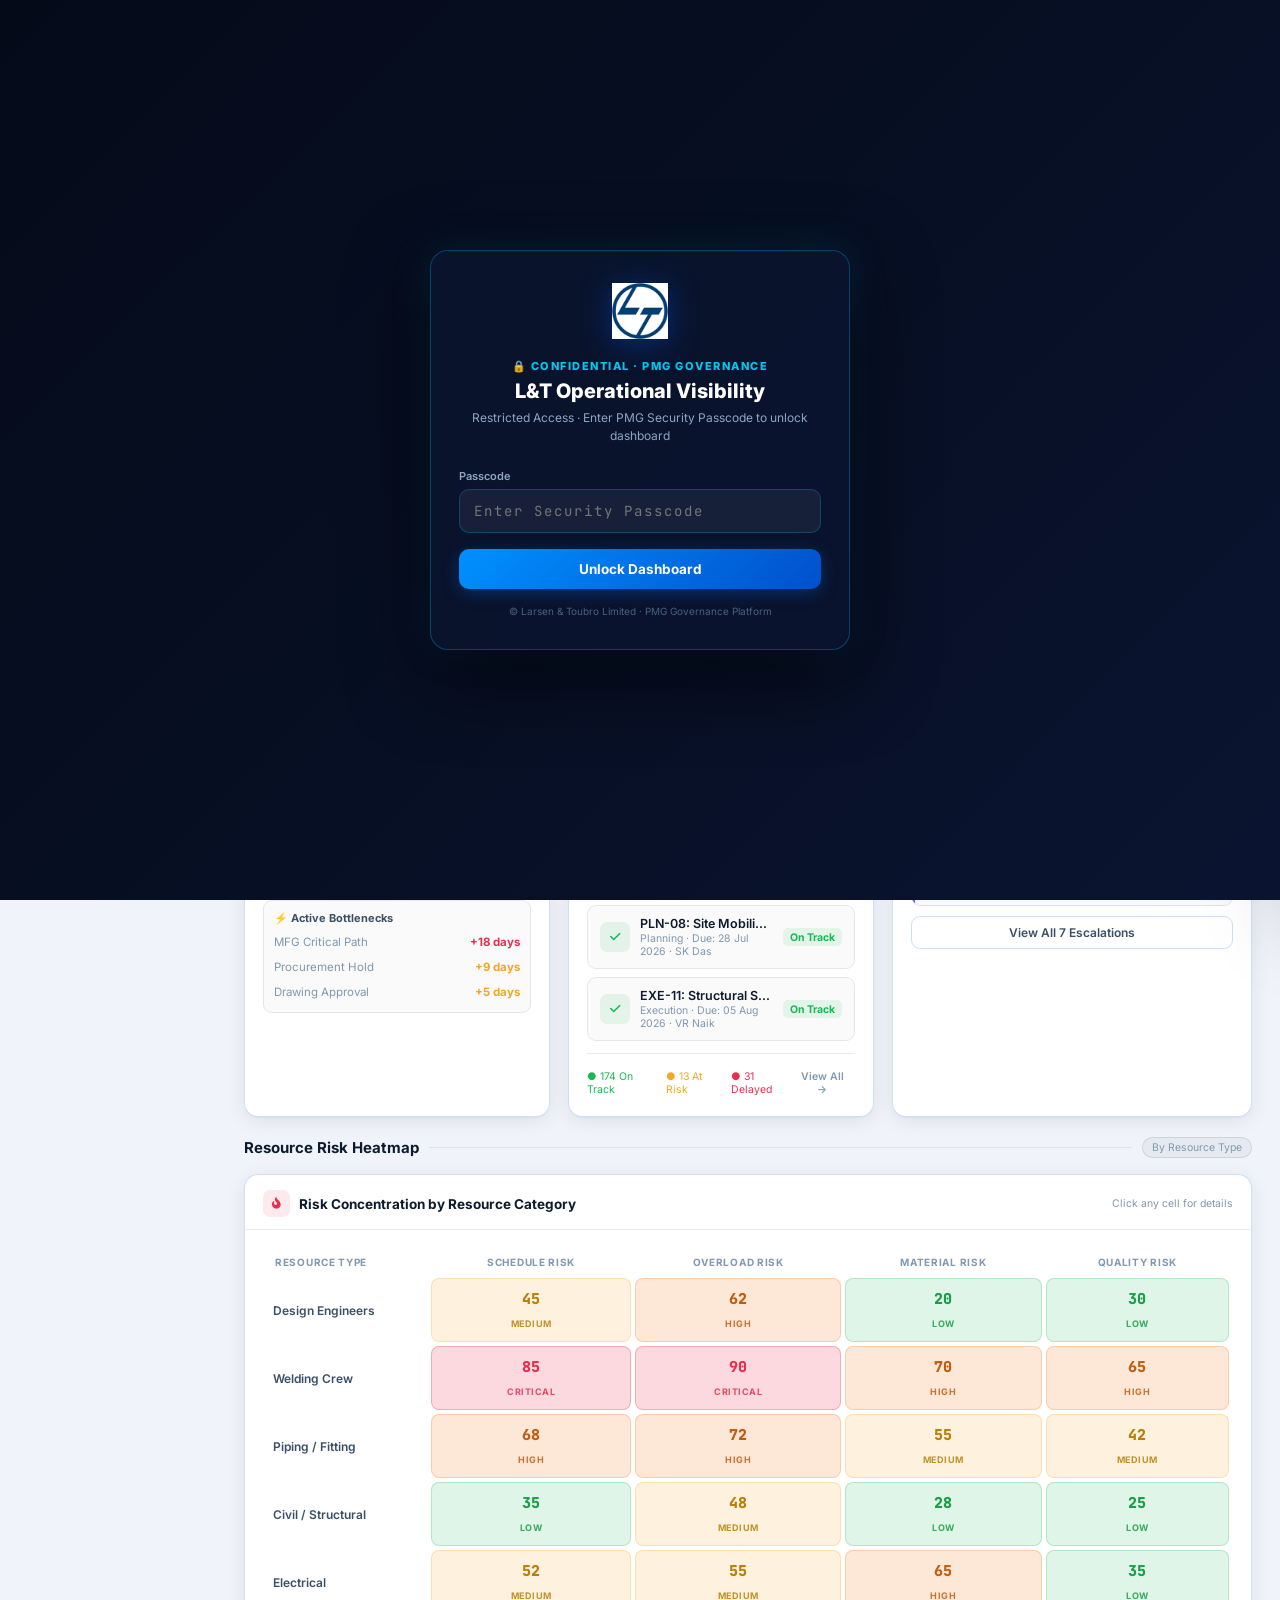
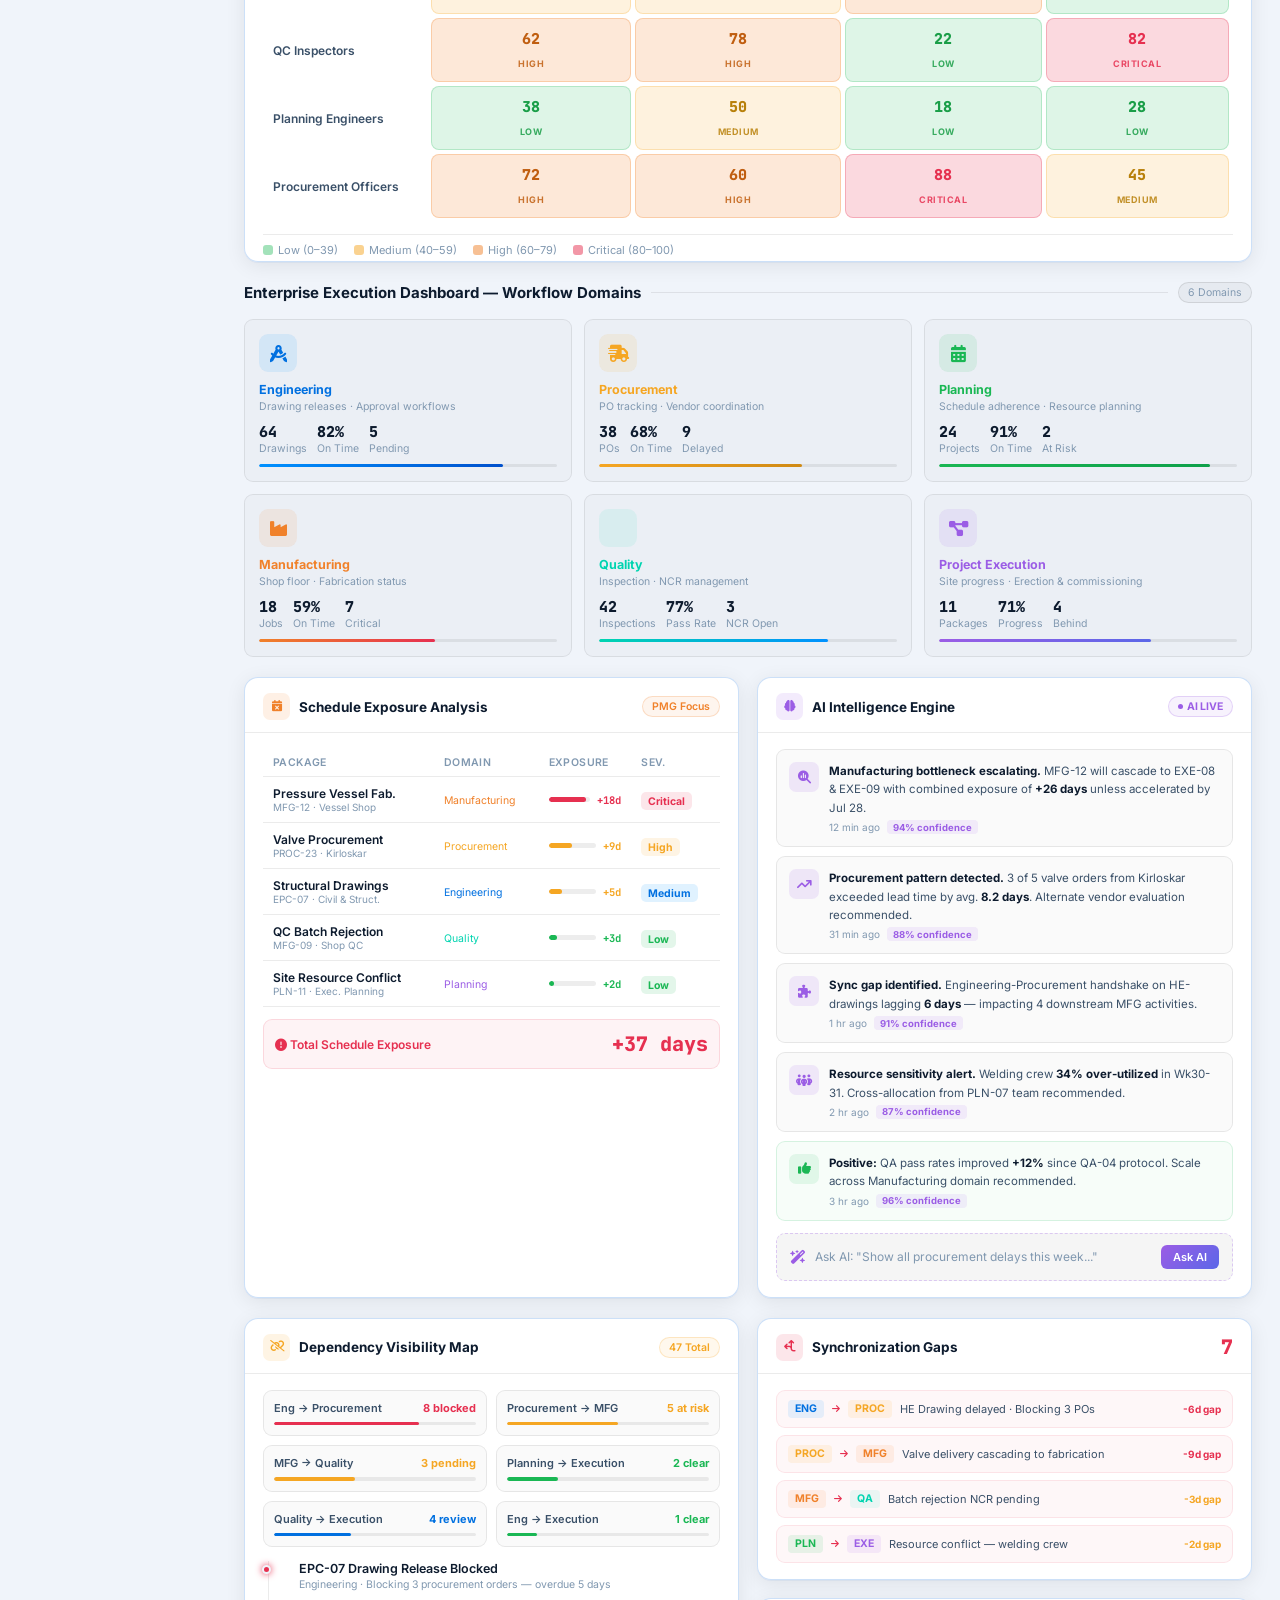
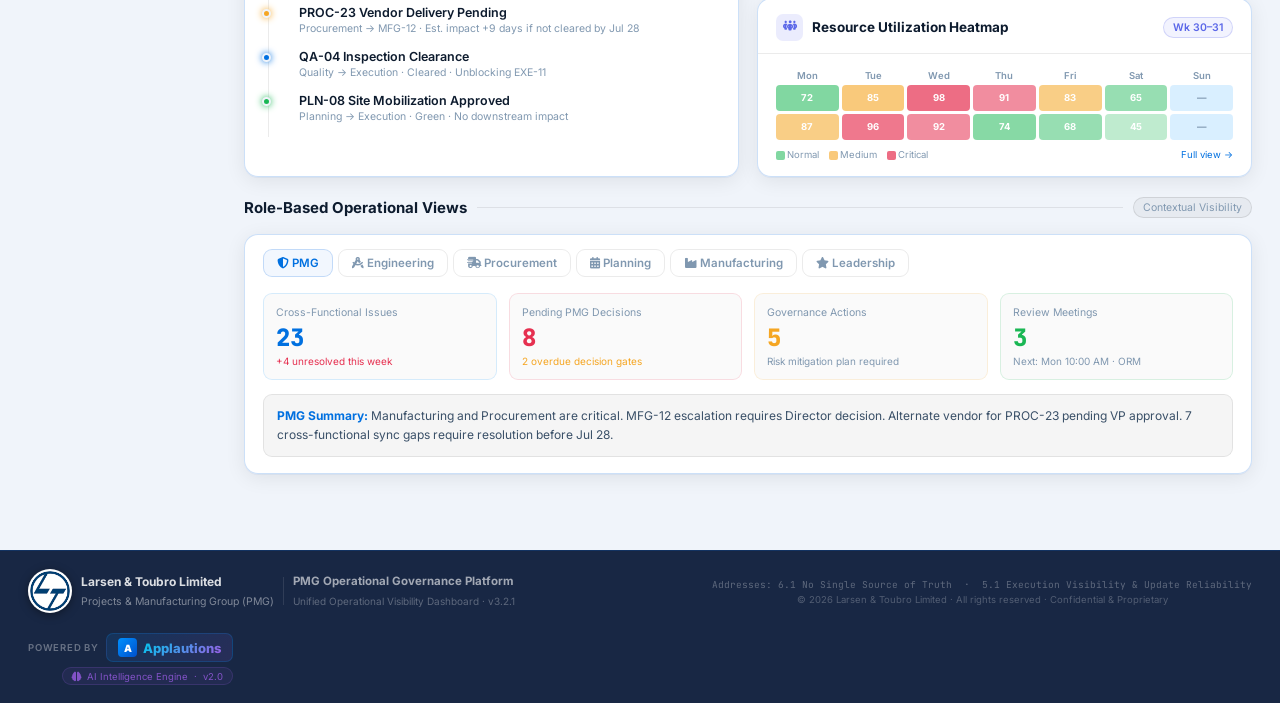
==== index.html @ 892449f4 "Remove AI-POWERED LIVE badge from topbar" ====
<!DOCTYPE html>
<html lang="en" data-theme="light">
<head>
  <meta charset="UTF-8"/>
  <meta name="viewport" content="width=device-width,initial-scale=1.0"/>
  <title>Unified Operational Visibility Dashboard | L&T PMG</title>
  <meta name="description" content="AI-powered centralized operational visibility platform — PMG Operational Governance."/>
  <link href="https://fonts.googleapis.com/css2?family=Inter:wght@300;400;500;600;700;800;900&family=JetBrains+Mono:wght@400;500;600&display=swap" rel="stylesheet"/>
  <link rel="stylesheet" href="https://cdnjs.cloudflare.com/ajax/libs/font-awesome/6.5.0/css/all.min.css"/>
<style>
/* ═══════════ THEME TOKENS ═══════════ */
:root {
  --transition-theme: background 0.35s ease, color 0.35s ease, border-color 0.35s ease, box-shadow 0.35s ease;
}

[data-theme="dark"] {
  --bg-base:       #050c1a;
  --bg-raised:     #080f22;
  --bg-card:       rgba(10,20,46,0.88);
  --bg-card-solid: #0a1430;
  --bg-hover:      rgba(0,180,255,0.06);
  --bg-input:      rgba(255,255,255,0.05);
  --border-main:   rgba(0,180,255,0.16);
  --border-subtle: rgba(255,255,255,0.06);
  --text-h:        #f0f6ff;
  --text-p:        #8da5c4;
  --text-muted:    #4a6080;
  --shadow-card:   0 8px 32px rgba(0,0,0,0.45), 0 1px 0 rgba(0,180,255,0.1);
  --shadow-glow:   0 0 28px rgba(0,180,255,0.14);
  --shadow-modal:  0 24px 80px rgba(0,0,0,0.7);
  --grid-color:    rgba(0,180,255,0.022);
  --sidebar-bg:    rgba(4,10,24,0.8);
  --topbar-bg:     rgba(4,10,24,0.94);
  --footer-bg:     rgba(2,6,16,0.98);
  --overlay:       rgba(0,5,20,0.75);
  --ring-track:    rgba(255,255,255,0.05);
  --badge-bg:      rgba(255,255,255,0.04);
  --badge-border:  rgba(255,255,255,0.08);
  --table-stripe:  rgba(255,255,255,0.02);
  --chip-bg:       rgba(255,255,255,0.06);
}

[data-theme="light"] {
  --bg-base:       #f0f4fa;
  --bg-raised:     #e8eef8;
  --bg-card:       rgba(255,255,255,0.95);
  --bg-card-solid: #ffffff;
  --bg-hover:      rgba(0,100,220,0.05);
  --bg-input:      rgba(0,0,0,0.04);
  --border-main:   rgba(0,100,220,0.2);
  --border-subtle: rgba(0,0,0,0.08);
  --text-h:        #0d1b2e;
  --text-p:        #3a5068;
  --text-muted:    #8098b0;
  --shadow-card:   0 4px 20px rgba(0,0,0,0.08), 0 1px 0 rgba(0,100,220,0.06);
  --shadow-glow:   0 0 20px rgba(0,100,220,0.1);
  --shadow-modal:  0 24px 80px rgba(0,0,0,0.18);
  --grid-color:    rgba(0,100,220,0.04);
  --sidebar-bg:    rgba(228,235,250,0.9);
  --topbar-bg:     rgba(248,250,255,0.96);
  --footer-bg:     rgba(20,35,65,0.98);
  --overlay:       rgba(10,20,40,0.5);
  --ring-track:    rgba(0,0,0,0.07);
  --badge-bg:      rgba(0,0,0,0.04);
  --badge-border:  rgba(0,0,0,0.1);
  --table-stripe:  rgba(0,0,0,0.02);
  --chip-bg:       rgba(0,0,0,0.06);
}

/* ═══════════ ACCENT PALETTE (SAME BOTH THEMES) ═══════════ */
:root {
  --blue:    #0070e0;
  --cyan:    #00c8f0;
  --teal:    #00d4b0;
  --purple:  #9b5de5;
  --orange:  #f0812a;
  --red:     #e63050;
  --green:   #1ab754;
  --yellow:  #f5a623;
  --indigo:  #5b67e8;
  --g-blue:  linear-gradient(135deg,#0091ff,#0050cc);
  --g-teal:  linear-gradient(135deg,#00d4b0,#0091ff);
  --g-purple:linear-gradient(135deg,#9b5de5,#5b67e8);
  --g-orange:linear-gradient(135deg,#f0812a,#e63050);
  --g-green: linear-gradient(135deg,#1ab754,#0ea04a);
  --g-yellow:linear-gradient(135deg,#f5a623,#e0851a);
  --radius:    14px;
  --radius-sm: 9px;
  --radius-xs: 6px;
}

/* ═══════════ RESET / BASE ═══════════ */
*, *::before, *::after { box-sizing: border-box; margin: 0; padding: 0; }
html { scroll-behavior: smooth; }
body {
  font-family: 'Inter', sans-serif;
  background: var(--bg-base);
  color: var(--text-h);
  min-height: 100vh;
  overflow-x: hidden;
  transition: var(--transition-theme);
}

/* BG decorations */
.bg-deco {
  position: fixed; inset: 0; pointer-events: none; z-index: 0;
}
.bg-deco::before {
  content: '';
  position: absolute; inset: 0;
  background-image:
    linear-gradient(var(--grid-color) 1px, transparent 1px),
    linear-gradient(90deg, var(--grid-color) 1px, transparent 1px);
  background-size: 48px 48px;
}
[data-theme="dark"] .bg-deco::after {
  content: '';
  position: absolute; inset: 0;
  background:
    radial-gradient(ellipse 70% 45% at 15% 5%, rgba(0,100,255,0.07) 0%, transparent 65%),
    radial-gradient(ellipse 55% 40% at 85% 85%, rgba(0,180,255,0.05) 0%, transparent 60%);
}

/* ═══════════ TOPBAR ═══════════ */
.topbar {
  position: sticky; top: 0; z-index: 200;
  height: 62px;
  background: var(--topbar-bg);
  backdrop-filter: blur(24px);
  border-bottom: 1px solid var(--border-main);
  display: flex; align-items: center; justify-content: space-between;
  padding: 0 28px;
  transition: var(--transition-theme);
}
.topbar-left { display: flex; align-items: center; gap: 14px; }
.lt-badge {
  background: linear-gradient(135deg,#002f6c,#004fbb);
  border: 1.5px solid rgba(0,120,255,0.45);
  border-radius: 7px; padding: 3px 9px;
  font-weight: 900; font-size: 17px; letter-spacing: 1px; color: #fff;
  box-shadow: 0 0 14px rgba(0,70,200,0.38); flex-shrink:0;
}
.topbar-sep { width: 1px; height: 28px; background: var(--border-subtle); }
.topbar-title { font-size: 12px; font-weight: 500; color: var(--text-muted); }
.topbar-title strong { display: block; font-size: 14px; font-weight: 700; color: var(--text-h); }

.topbar-center {
  display: flex; align-items: center; gap: 8px;
  background: rgba(0,180,255,0.08); border: 1px solid rgba(0,180,255,0.18);
  border-radius: 50px; padding: 5px 14px;
}
[data-theme="light"] .topbar-center { background: rgba(0,100,220,0.07); border-color: rgba(0,100,220,0.18); }
.ai-pulse { width: 7px; height: 7px; background: var(--cyan); border-radius: 50%; animation: pulseDot 2s ease-in-out infinite; }
@keyframes pulseDot { 0%,100%{box-shadow:0 0 0 0 rgba(0,200,240,.5);} 50%{box-shadow:0 0 0 5px rgba(0,200,240,0);} }
.ai-label { font-size: 11px; font-weight: 700; color: var(--cyan); letter-spacing: .8px; }
[data-theme="light"] .ai-label { color: var(--blue); }

.topbar-right { display: flex; align-items: center; gap: 14px; }
.topbar-clock { font-family: 'JetBrains Mono', monospace; font-size: 11.5px; color: var(--text-muted); }

/* Theme toggle */
.theme-toggle {
  width: 38px; height: 21px;
  background: var(--chip-bg);
  border: 1px solid var(--border-subtle);
  border-radius: 50px;
  cursor: pointer;
  position: relative;
  transition: all 0.3s ease;
  flex-shrink: 0;
}
.theme-toggle::before {
  content: '';
  position: absolute; top: 2px; left: 2px;
  width: 15px; height: 15px;
  border-radius: 50%;
  background: var(--text-muted);
  transition: all 0.3s ease;
}
[data-theme="light"] .theme-toggle::before { left: 19px; background: var(--blue); }
.theme-toggle-wrap { display: flex; align-items: center; gap: 6px; }
.theme-icon { font-size: 13px; color: var(--text-muted); }

.notif-btn { position: relative; cursor: pointer; }
.notif-btn i { font-size: 16px; color: var(--text-muted); }
.notif-dot { width: 7px; height: 7px; background: var(--red); border-radius: 50%; border: 2px solid var(--topbar-bg); position: absolute; top: -2px; right: -2px; box-shadow: 0 0 5px var(--red); }
.user-chip { display: flex; align-items: center; gap: 8px; cursor: pointer; padding: 4px 10px 4px 4px; border-radius: 50px; border: 1px solid var(--border-subtle); background: var(--badge-bg); transition: all .2s; }
.user-chip:hover { border-color: var(--border-main); background: var(--bg-hover); }
.user-av { width: 30px; height: 30px; background: var(--g-blue); border-radius: 50%; display: flex; align-items: center; justify-content: center; font-size: 11px; font-weight: 800; color: #fff; }
.user-role { font-size: 11px; font-weight: 600; color: var(--text-p); }

/* ═══════════ WRAPPER ═══════════ */
.main-wrapper { position: relative; z-index: 1; display: flex; min-height: calc(100vh - 62px); }

/* ═══════════ SIDEBAR ═══════════ */
.sidebar {
  width: 216px; flex-shrink: 0;
  background: var(--sidebar-bg);
  border-right: 1px solid var(--border-main);
  padding: 16px 0;
  position: sticky; top: 62px;
  height: calc(100vh - 62px);
  overflow-y: auto;
  transition: var(--transition-theme);
  backdrop-filter: blur(20px);
}
.sidebar::-webkit-scrollbar { width: 3px; }
.sidebar::-webkit-scrollbar-thumb { background: var(--border-main); border-radius: 2px; }
.sb-label { font-size: 9.5px; font-weight: 800; letter-spacing: 1.5px; color: var(--text-muted); padding: 14px 18px 5px; text-transform: uppercase; }
.sb-item {
  display: flex; align-items: center; gap: 9px;
  padding: 9px 18px; font-size: 12.5px; font-weight: 500;
  color: var(--text-p); cursor: pointer;
  border-left: 2.5px solid transparent;
  transition: all .2s ease; user-select: none;
}
.sb-item:hover { background: var(--bg-hover); color: var(--blue); }
.sb-item.active { background: var(--bg-hover); color: var(--blue); border-left-color: var(--blue); font-weight: 600; }
.sb-item i { width: 15px; text-align: center; font-size: 12px; flex-shrink: 0; }
.sb-badge { margin-left: auto; background: var(--red); color: #fff; font-size: 9.5px; font-weight: 700; padding: 1px 5px; border-radius: 9px; min-width: 17px; text-align: center; flex-shrink:0; }
.sb-badge.yellow { background: var(--yellow); }
.sb-badge.green  { background: var(--green); }

/* ═══════════ CONTENT ═══════════ */
.content-area { flex: 1; padding: 24px 28px 40px; overflow-y: auto; min-width: 0; }

/* ═══════════ PAGE HEADER ═══════════ */
.page-crumb { font-size: 11px; color: var(--text-muted); display: flex; align-items: center; gap: 5px; margin-bottom: 5px; }
.page-crumb a { color: var(--blue); text-decoration: none; font-weight: 500; }
.page-title { font-size: 23px; font-weight: 800; letter-spacing: -.4px; color: var(--text-h); margin-bottom: 3px; }
[data-theme="dark"] .page-title { background: linear-gradient(135deg,#fff 40%,var(--cyan)); -webkit-background-clip: text; -webkit-text-fill-color: transparent; background-clip: text; }
.page-sub { font-size: 12.5px; color: var(--text-muted); }
.page-header-row { display: flex; align-items: flex-start; justify-content: space-between; margin-bottom: 18px; }
.header-btns { display: flex; gap: 8px; align-items: center; flex-shrink:0; }

/* ═══════════ BUTTONS ═══════════ */
.btn { display: inline-flex; align-items: center; gap: 6px; padding: 8px 16px; border-radius: var(--radius-sm); font-size: 12.5px; font-weight: 600; cursor: pointer; border: none; transition: all .2s ease; font-family: 'Inter', sans-serif; }
.btn-primary { background: var(--g-blue); color: #fff; box-shadow: 0 3px 12px rgba(0,100,220,.28); }
.btn-primary:hover { transform: translateY(-1px); box-shadow: 0 5px 18px rgba(0,100,220,.38); }
.btn-outline { background: transparent; color: var(--text-p); border: 1px solid var(--border-main); }
.btn-outline:hover { background: var(--bg-hover); color: var(--blue); border-color: var(--blue); }
.btn-ghost { background: transparent; color: var(--text-muted); border: none; padding: 7px 10px; }
.btn-ghost:hover { color: var(--blue); background: var(--bg-hover); border-radius: var(--radius-xs); }

/* ═══════════ ALERT BANNERS ═══════════ */
.alert { display: flex; align-items: center; gap: 10px; padding: 10px 14px; border-radius: var(--radius-sm); font-size: 12px; font-weight: 600; margin-bottom: 12px; cursor:pointer; transition: all .2s; }
.alert:hover { filter: brightness(1.08); }
.alert-close { margin-left: auto; background: none; border: none; font-size: 14px; cursor: pointer; opacity: .6; flex-shrink:0; transition: opacity .2s; }
.alert-close:hover { opacity: 1; }
.alert-crit { background: rgba(230,48,80,0.08); border: 1px solid rgba(230,48,80,.22); color: #e87090; }
.alert-warn { background: rgba(245,166,35,0.08); border: 1px solid rgba(245,166,35,.22); color: #f0b84a; }
[data-theme="light"] .alert-crit { background: rgba(230,48,80,0.06); color: #c02444; border-color: rgba(230,48,80,.2); }
[data-theme="light"] .alert-warn { background: rgba(245,166,35,0.08); color: #b87a10; border-color: rgba(245,166,35,.25); }

/* ═══════════ STATUS STRIP ═══════════ */
.status-strip {
  display: flex; align-items: center; flex-wrap: wrap; gap: 0;
  background: var(--bg-card); border: 1px solid var(--border-main);
  border-radius: var(--radius-sm); margin-bottom: 20px;
  backdrop-filter: blur(12px); overflow: hidden;
}
.ss-item { display: flex; align-items: center; gap: 7px; padding: 10px 18px; font-size: 12px; border-right: 1px solid var(--border-subtle); cursor:pointer; transition: background .2s; }
.ss-item:hover { background: var(--bg-hover); }
.ss-item:last-child { border-right: none; margin-left: auto; }
.ss-dot { width: 7px; height: 7px; border-radius: 50%; flex-shrink:0; }
.ss-dot.g { background: var(--green); box-shadow: 0 0 5px var(--green); }
.ss-dot.y { background: var(--yellow); box-shadow: 0 0 5px var(--yellow); }
.ss-dot.r { background: var(--red); box-shadow: 0 0 5px var(--red); }
.ss-dot.b { background: var(--blue); box-shadow: 0 0 5px var(--blue); }
.ss-lbl { color: var(--text-muted); font-weight: 500; }
.ss-val { color: var(--text-h); font-weight: 700; }
.ss-sync { display: flex; align-items: center; gap: 5px; font-size: 11px; color: var(--text-muted); padding: 10px 18px; }
.ss-sync i { color: var(--teal); }

/* ═══════════ KPI GRID ═══════════ */
.kpi-grid { display: grid; grid-template-columns: repeat(6,1fr); gap: 12px; margin-bottom: 22px; }
.kpi-card {
  background: var(--bg-card); border: 1px solid var(--border-main);
  border-radius: var(--radius); padding: 16px 14px;
  backdrop-filter: blur(14px); box-shadow: var(--shadow-card);
  position: relative; overflow: hidden; cursor: pointer;
  transition: all .25s ease;
  animation: fadeUp .4s ease both;
}
.kpi-card::before { content:''; position:absolute; top:0;left:0;right:0;height:2.5px; background: var(--kbar); }
.kpi-card:hover { border-color: var(--khover,rgba(0,180,255,.3)); transform: translateY(-2px); box-shadow: var(--shadow-glow), var(--shadow-card); }
.kpi-card:active { transform: translateY(0); }
@keyframes fadeUp { from{opacity:0;transform:translateY(14px)} to{opacity:1;transform:translateY(0)} }
.kpi-card:nth-child(1){animation-delay:.04s}.kpi-card:nth-child(2){animation-delay:.08s}.kpi-card:nth-child(3){animation-delay:.12s}
.kpi-card:nth-child(4){animation-delay:.16s}.kpi-card:nth-child(5){animation-delay:.20s}.kpi-card:nth-child(6){animation-delay:.24s}
.kpi-icon { width: 34px;height:34px; border-radius: 9px; display:flex;align-items:center;justify-content:center; font-size:14px; margin-bottom:10px; background:var(--kibg); color:var(--kicol); }
.kpi-val { font-size:26px;font-weight:800;line-height:1;margin-bottom:3px;font-family:'JetBrains Mono',monospace;color:var(--kicol); }
.kpi-lbl { font-size:10.5px;font-weight:500;color:var(--text-muted);text-transform:uppercase;letter-spacing:.5px;margin-bottom:7px; }
.kpi-delta { display:flex;align-items:center;gap:3px;font-size:10.5px;font-weight:600; }
.kpi-delta.up{color:var(--green)}.kpi-delta.dn{color:var(--red)}.kpi-delta.warn{color:var(--yellow)}
.kpi-sparkline { margin-top:8px; }

/* ═══════════ CARD BASE ═══════════ */
.card {
  background: var(--bg-card); border: 1px solid var(--border-main);
  border-radius: var(--radius); backdrop-filter: blur(14px);
  box-shadow: var(--shadow-card); overflow: hidden;
  transition: all .25s ease;
}
.card:hover { border-color: rgba(0,145,255,.25); }
.card-hdr {
  display:flex;align-items:center;justify-content:space-between;
  padding:15px 18px 12px; border-bottom:1px solid var(--border-subtle);
}
.card-title { display:flex;align-items:center;gap:9px;font-size:13.5px;font-weight:700;color:var(--text-h); }
.c-icon { width:27px;height:27px;border-radius:7px;display:flex;align-items:center;justify-content:center;font-size:11.5px; }
.card-body { padding:16px 18px; }
.badge-live { display:flex;align-items:center;gap:4px;font-size:10.5px;font-weight:700;padding:3px 9px;border-radius:20px;border:1px solid rgba(0,200,240,.22);background:rgba(0,200,240,.07);color:var(--cyan); }
.badge-live::before { content:'';width:5px;height:5px;border-radius:50%;background:var(--cyan);animation:pulseDot 1.5s infinite; }
[data-theme="light"] .badge-live { color:var(--blue);border-color:rgba(0,100,220,.2);background:rgba(0,100,220,.06); }

/* ═══════════ SECTION HEADER ═══════════ */
.sec-hdr { display:flex;align-items:center;gap:10px;margin-bottom:16px; }
.sec-title { font-size:15px;font-weight:700;color:var(--text-h);white-space:nowrap; }
.sec-line { flex:1;height:1px;background:var(--border-subtle); }
.sec-tag { font-size:10.5px;color:var(--text-muted);background:var(--badge-bg);border:1px solid var(--badge-border);border-radius:20px;padding:3px 9px;white-space:nowrap; }

/* ═══════════ MAIN GRIDS ═══════════ */
.g3 { display:grid;grid-template-columns:1fr 1fr 360px;gap:18px;margin-bottom:20px; }
.g2 { display:grid;grid-template-columns:1fr 1fr;gap:18px;margin-bottom:20px; }
.g2r { display:flex;flex-direction:column;gap:18px; }

/* ═══════════ RING CHARTS ═══════════ */
.rings-grid { display:grid;grid-template-columns:repeat(3,1fr);gap:12px;margin-bottom:14px; }
.ring-item { display:flex;flex-direction:column;align-items:center;gap:7px;cursor:pointer;transition:transform .2s; }
.ring-item:hover { transform:scale(1.05); }
.ring-wrap { position:relative;width:70px;height:70px; }
.ring-wrap svg { transform:rotate(-90deg);width:70px;height:70px; }
.ring-wrap svg circle { fill:none;stroke-width:5.5;stroke-linecap:round; }
.ring-track { stroke:var(--ring-track); }
.ring-center { position:absolute;inset:0;display:flex;flex-direction:column;align-items:center;justify-content:center; }
.ring-pct { font-size:15px;font-weight:800;font-family:'JetBrains Mono',monospace;line-height:1; }
.ring-name { font-size:10.5px;color:var(--text-muted);font-weight:500;text-align:center; }

/* ═══════════ MILESTONES ═══════════ */
.ms-list { display:flex;flex-direction:column;gap:8px; }
.ms-item {
  display:flex;align-items:center;gap:10px;padding:10px 12px;
  border-radius:var(--radius-sm);background:var(--table-stripe);
  border:1px solid var(--border-subtle);cursor:pointer;
  transition:all .2s;
}
.ms-item:hover { background:var(--bg-hover);border-color:var(--border-main);transform:translateX(2px); }
.ms-ico { width:30px;height:30px;border-radius:7px;display:flex;align-items:center;justify-content:center;font-size:12px;flex-shrink:0; }
.ms-info { flex:1;min-width:0; }
.ms-name { font-size:12.5px;font-weight:600;color:var(--text-h);white-space:nowrap;overflow:hidden;text-overflow:ellipsis; }
.ms-meta { font-size:10.5px;color:var(--text-muted);margin-top:1px; }
.ms-tag { font-size:10.5px;font-weight:700;padding:2.5px 7px;border-radius:5px;flex-shrink:0; }
.tag-ot{background:rgba(26,183,84,.12);color:var(--green)}.tag-dl{background:rgba(230,48,80,.12);color:var(--red)}.tag-ar{background:rgba(245,166,35,.12);color:var(--yellow)}.tag-cp{background:rgba(0,145,255,.12);color:var(--blue)}
[data-theme="light"] .tag-ot{background:rgba(26,183,84,.1)}.tag-dl{background:rgba(230,48,80,.1)}.tag-ar{background:rgba(245,166,35,.1)}.tag-cp{background:rgba(0,100,220,.1)}

/* ═══════════ ESCALATIONS ═══════════ */
.esc-list { display:flex;flex-direction:column;gap:7px; }
.esc-item {
  display:flex;align-items:flex-start;gap:10px;padding:10px 12px;
  border-radius:var(--radius-sm);border:1px solid;position:relative;
  overflow:hidden;cursor:pointer;transition:all .2s;
}
.esc-item:hover { filter:brightness(1.12);transform:translateX(2px); }
.esc-item::before { content:'';position:absolute;left:0;top:0;bottom:0;width:3px;background:var(--ec); }
.esc-ico { width:26px;height:26px;border-radius:6px;display:flex;align-items:center;justify-content:center;font-size:11px;flex-shrink:0; }
.esc-body { flex:1; }
.esc-ttl { font-size:11.5px;font-weight:700;color:var(--text-h);margin-bottom:1.5px; }
.esc-sub { font-size:10.5px;color:var(--text-muted); }
.esc-age { font-size:9.5px;font-weight:700;padding:2px 6px;border-radius:4px;flex-shrink:0; }

/* ═══════════ DOMAIN CARDS ═══════════ */
.domains-grid { display:grid;grid-template-columns:repeat(3,1fr);gap:12px; }
.domain-card {
  padding:14px;border-radius:var(--radius-sm);border:1px solid var(--border-subtle);
  background:var(--table-stripe);cursor:pointer;position:relative;overflow:hidden;
  transition:all .25s ease;
}
.domain-card::after { content:'';position:absolute;bottom:0;left:0;right:0;height:2.5px;background:var(--dc);transform:scaleX(0);transition:transform .25s ease; }
.domain-card:hover { background:var(--bg-hover);border-color:var(--border-main);transform:translateY(-2px); }
.domain-card:hover::after { transform:scaleX(1); }
.dc-icon { width:38px;height:38px;border-radius:9px;display:flex;align-items:center;justify-content:center;font-size:17px;margin-bottom:10px; }
.dc-name { font-size:12.5px;font-weight:700;margin-bottom:3px; }
.dc-sub { font-size:10.5px;color:var(--text-muted); }
.dc-stats { display:flex;gap:10px;margin-top:9px; }
.dc-stat { font-size:10.5px;color:var(--text-muted); }
.dc-stat strong { color:var(--text-h);display:block;font-size:15px;font-weight:800;font-family:'JetBrains Mono',monospace; }
.dc-bar { margin-top:9px;height:3px;border-radius:3px;background:var(--ring-track);overflow:hidden; }
.dc-bar-fill { height:100%;border-radius:3px; }

/* ═══════════ TABLE ═══════════ */
.exp-table { width:100%;border-collapse:collapse; }
.exp-table th { font-size:10.5px;font-weight:600;color:var(--text-muted);text-transform:uppercase;letter-spacing:.4px;padding:7px 10px;text-align:left;border-bottom:1px solid var(--border-subtle); }
.exp-table td { padding:9px 10px;font-size:12.5px;border-bottom:1px solid var(--border-subtle);vertical-align:middle; }
.exp-table tr { cursor:pointer;transition:background .15s; }
.exp-table tr:hover td { background:var(--bg-hover); }
.exp-bar-wrap { display:flex;align-items:center;gap:7px; }
.exp-bar { flex:1;height:5px;background:var(--ring-track);border-radius:4px;overflow:hidden; }
.exp-bar-fill { height:100%;border-radius:4px; }
.sev-chip { font-size:10.5px;font-weight:700;padding:2.5px 7px;border-radius:5px; }
.sev-c{background:rgba(230,48,80,.12);color:var(--red)}.sev-h{background:rgba(245,166,35,.12);color:var(--yellow)}.sev-m{background:rgba(0,145,255,.12);color:var(--blue)}.sev-l{background:rgba(26,183,84,.12);color:var(--green)}

/* ═══════════ AI INSIGHTS ═══════════ */
.ai-list { display:flex;flex-direction:column;gap:9px; }
.ai-item {
  display:flex;gap:10px;padding:12px;border-radius:var(--radius-sm);
  background:var(--table-stripe);border:1px solid var(--border-subtle);
  cursor:pointer;transition:all .2s;
}
.ai-item:hover { background:rgba(155,93,229,.06);border-color:rgba(155,93,229,.2);transform:translateX(2px); }
.ai-ico { width:30px;height:30px;border-radius:7px;background:rgba(155,93,229,.12);color:var(--purple);display:flex;align-items:center;justify-content:center;font-size:13px;flex-shrink:0; }
.ai-txt { font-size:11.5px;color:var(--text-p);line-height:1.6; }
.ai-txt strong { color:var(--text-h); }
.ai-time { font-size:10px;color:var(--text-muted);margin-top:3px; }
.ai-conf { display:inline-block;font-size:9.5px;font-weight:700;padding:1.5px 6px;border-radius:4px;background:rgba(155,93,229,.1);color:var(--purple);margin-left:4px; }

/* ═══════════ HEATMAP ═══════════ */
.hmap-lbl { display:grid;grid-template-columns:repeat(7,1fr);gap:3px;margin-bottom:4px; }
.hmap-day { font-size:9.5px;color:var(--text-muted);text-align:center;font-weight:600; }
.hmap-grid { display:grid;grid-template-columns:repeat(7,1fr);gap:3px; }
.hmap-cell { height:26px;border-radius:4px;display:flex;align-items:center;justify-content:center;font-size:9.5px;font-weight:700;cursor:pointer;transition:transform .15s;color:#fff;position:relative; }
.hmap-cell:hover { transform:scale(1.15);z-index:5; }

/* ═══════════ SYNC GAPS ═══════════ */
.sync-list { display:flex;flex-direction:column;gap:7px; }
.sync-item {
  display:flex;align-items:center;gap:8px;padding:9px 11px;
  border-radius:var(--radius-sm);background:rgba(230,48,80,.04);
  border:1px solid rgba(230,48,80,.1);cursor:pointer;transition:all .2s;
}
.sync-item:hover { background:rgba(230,48,80,.08);transform:translateX(2px); }
.sync-from,.sync-to { font-size:10.5px;font-weight:700;padding:2.5px 7px;border-radius:4px;white-space:nowrap;flex-shrink:0; }
.sync-desc { flex:1;font-size:11px;color:var(--text-p); }
.sync-gap { font-size:10px;font-weight:700;color:var(--red);white-space:nowrap;flex-shrink:0; }

/* ═══════════ DEP GRID ═══════════ */
.dep-grid { display:grid;grid-template-columns:1fr 1fr;gap:9px; }
.dep-item { padding:10px;border-radius:var(--radius-sm);background:var(--table-stripe);border:1px solid var(--border-subtle);cursor:pointer;transition:all .2s; }
.dep-item:hover { background:var(--bg-hover);border-color:var(--border-main);transform:translateY(-1px); }
.dep-hdr { display:flex;align-items:center;justify-content:space-between;margin-bottom:7px; }
.dep-name { font-size:11px;font-weight:600;color:var(--text-p); }
.dep-cnt { font-size:11px;font-weight:700; }
.dep-bar { height:3.5px;background:var(--ring-track);border-radius:3px;overflow:hidden; }
.dep-fill { height:100%;border-radius:3px; }

/* ═══════════ TIMELINE ═══════════ */
.timeline { position:relative;padding-left:18px; }
.timeline::before { content:'';position:absolute;left:5px;top:0;bottom:0;width:1px;background:var(--border-subtle); }
.tl-item { position:relative;padding:0 0 14px 18px;cursor:pointer; }
.tl-item::before { content:'';position:absolute;left:-19px;top:4px;width:9px;height:9px;border-radius:50%;background:var(--tc,var(--blue));box-shadow:0 0 7px var(--tc,var(--blue));border:2px solid var(--bg-base); }
.tl-t { font-size:12.5px;font-weight:600;color:var(--text-h);margin-bottom:2px;transition:color .2s; }
.tl-item:hover .tl-t { color:var(--blue); }
.tl-s { font-size:10.5px;color:var(--text-muted); }

/* ═══════════ ROLE TABS ═══════════ */
.role-tabs { display:flex;gap:5px;padding:14px 18px 0;flex-wrap:wrap; }
.role-tab { padding:6px 13px;border-radius:var(--radius-sm);font-size:11.5px;font-weight:600;cursor:pointer;border:1px solid var(--border-subtle);color:var(--text-muted);background:transparent;transition:all .2s;font-family:'Inter',sans-serif; }
.role-tab:hover,.role-tab.active { background:var(--bg-hover);color:var(--blue);border-color:var(--border-main); }
.role-view { display:none; }
.role-view.active { display:block; }

/* ═══════════ MINI CHART ═══════════ */
.mini-chart { width:100%;height:56px; }

/* ═══════════ FOOTER ═══════════ */
.footer {
  position:relative;z-index:1;
  background:var(--footer-bg);
  border-top:1px solid var(--border-main);
  padding:18px 28px;
  display:flex;align-items:center;justify-content:space-between;
  gap:20px; flex-wrap: wrap;
}
.footer-lt { display:flex;align-items:center;gap:9px; }
.footer-badge { background:linear-gradient(135deg,#002f6c,#004fbb);border:1.5px solid rgba(0,120,255,.45);border-radius:6px;padding:3px 9px;font-weight:900;font-size:19px;letter-spacing:1.5px;color:#fff;box-shadow:0 0 12px rgba(0,70,200,.35); }
.footer-info strong { display:block;font-size:12px;color:rgba(255,255,255,.85); }
.footer-info span { font-size:10.5px;color:rgba(255,255,255,.45); }
.footer-div { width:1px;height:28px;background:rgba(255,255,255,.1); }
.footer-pmg strong { display:block;font-size:11.5px;color:rgba(255,255,255,.6);margin-bottom:1px; }
.footer-pmg span { font-size:10px;color:rgba(255,255,255,.3); }
.footer-center { text-align:center; }
.footer-addr { font-family:'JetBrains Mono',monospace;font-size:9.5px;color:rgba(255,255,255,.3);margin-bottom:3px; }
.footer-copy { font-size:9.5px;color:rgba(255,255,255,.25); }
.footer-right { display:flex;flex-direction:column;align-items:flex-end;gap:5px; }
.powered-row { display:flex;align-items:center;gap:7px; }
.powered-lbl { font-size:9.5px;color:rgba(255,255,255,.35);font-weight:600;letter-spacing:.8px;text-transform:uppercase; }
.appl-logo { display:flex;align-items:center;gap:6px;background:linear-gradient(135deg,rgba(0,145,255,.12),rgba(155,93,229,.12));border:1px solid rgba(0,145,255,.2);border-radius:7px;padding:4px 11px;transition:all .2s;cursor:pointer; }
.appl-logo:hover { border-color:rgba(0,145,255,.4); }
.appl-ico { width:19px;height:19px;background:var(--g-blue);border-radius:4px;display:flex;align-items:center;justify-content:center;font-size:10px;color:#fff;font-weight:900; }
.appl-name { font-size:13px;font-weight:800;background:linear-gradient(135deg,var(--cyan),var(--purple));-webkit-background-clip:text;-webkit-text-fill-color:transparent;background-clip:text; }
.footer-ai { display:flex;align-items:center;gap:5px;font-size:9.5px;color:rgba(155,93,229,.8);background:rgba(155,93,229,.08);border:1px solid rgba(155,93,229,.18);border-radius:20px;padding:2.5px 9px; }

/* ═══════════ SCROLLBAR ═══════════ */
::-webkit-scrollbar{width:5px;height:5px}::-webkit-scrollbar-track{background:transparent}::-webkit-scrollbar-thumb{background:var(--border-main);border-radius:3px}

/* ═══════════ DRAWER ═══════════ */
.drawer-overlay {
  position:fixed;inset:0;background:var(--overlay);z-index:400;
  opacity:0;pointer-events:none;transition:opacity .3s ease;backdrop-filter:blur(4px);
}
.drawer-overlay.open { opacity:1;pointer-events:all; }
.drawer {
  position:fixed;right:0;top:0;bottom:0;width:480px;max-width:95vw;
  background:var(--bg-card-solid);border-left:1px solid var(--border-main);
  z-index:401;transform:translateX(100%);transition:transform .35s cubic-bezier(.25,.8,.25,1);
  display:flex;flex-direction:column;box-shadow:var(--shadow-modal);
}
.drawer.open { transform:translateX(0); }
.drawer-hdr {
  display:flex;align-items:center;gap:10px;padding:18px 20px;
  border-bottom:1px solid var(--border-subtle);flex-shrink:0;
}
.drawer-hdr h3 { font-size:15px;font-weight:700;color:var(--text-h);flex:1; }
.drawer-hdr .drawer-close { width:28px;height:28px;border-radius:7px;border:none;background:var(--badge-bg);color:var(--text-muted);cursor:pointer;font-size:14px;display:flex;align-items:center;justify-content:center;transition:all .2s; }
.drawer-hdr .drawer-close:hover { background:var(--bg-hover);color:var(--text-h); }
.drawer-body { flex:1;overflow-y:auto;padding:20px; }
.drawer-section { margin-bottom:22px; }
.drawer-section-title { font-size:11px;font-weight:700;color:var(--text-muted);text-transform:uppercase;letter-spacing:1px;margin-bottom:10px;padding-bottom:6px;border-bottom:1px solid var(--border-subtle); }
.dstat-row { display:grid;grid-template-columns:1fr 1fr;gap:10px;margin-bottom:12px; }
.dstat { padding:12px;border-radius:var(--radius-sm);background:var(--table-stripe);border:1px solid var(--border-subtle); }
.dstat-lbl { font-size:10.5px;color:var(--text-muted);margin-bottom:3px; }
.dstat-val { font-size:20px;font-weight:800;font-family:'JetBrains Mono',monospace;color:var(--text-h); }
.dstat-sub { font-size:10px;color:var(--text-muted);margin-top:2px; }
.dinfo-row { display:flex;justify-content:space-between;align-items:center;padding:8px 0;border-bottom:1px solid var(--border-subtle);font-size:12.5px; }
.dinfo-row:last-child { border:none; }
.dinfo-lbl { color:var(--text-muted);font-weight:500; }
.dinfo-val { color:var(--text-h);font-weight:600; }
.drawer-progress { margin-top:6px; }
.dp-row { display:flex;align-items:center;gap:10px;margin-bottom:8px;font-size:12px; }
.dp-lbl { width:100px;color:var(--text-muted);flex-shrink:0;font-weight:500; }
.dp-bar { flex:1;height:5px;background:var(--ring-track);border-radius:4px;overflow:hidden; }
.dp-fill { height:100%;border-radius:4px; }
.dp-val { width:36px;text-align:right;font-size:11px;font-weight:700;font-family:'JetBrains Mono',monospace;flex-shrink:0; }
.drawer-action-row { display:flex;gap:8px;margin-top:4px; }
.chip { display:inline-flex;align-items:center;gap:4px;padding:4px 9px;border-radius:20px;font-size:10.5px;font-weight:600;background:var(--badge-bg);border:1px solid var(--badge-border);color:var(--text-p); }
.chip-r{background:rgba(230,48,80,.1);border-color:rgba(230,48,80,.2);color:var(--red)}.chip-y{background:rgba(245,166,35,.1);border-color:rgba(245,166,35,.2);color:var(--yellow)}.chip-g{background:rgba(26,183,84,.1);border-color:rgba(26,183,84,.2);color:var(--green)}.chip-b{background:rgba(0,145,255,.1);border-color:rgba(0,145,255,.2);color:var(--blue)}.chip-p{background:rgba(155,93,229,.1);border-color:rgba(155,93,229,.2);color:var(--purple)}
.drawer-footer { padding:16px 20px;border-top:1px solid var(--border-subtle);display:flex;gap:8px;flex-shrink:0; }

/* ═══════════ MODAL ═══════════ */
.modal-overlay {
  position:fixed;inset:0;background:var(--overlay);z-index:500;
  display:flex;align-items:center;justify-content:center;
  opacity:0;pointer-events:none;transition:opacity .3s;backdrop-filter:blur(6px);
}
.modal-overlay.open { opacity:1;pointer-events:all; }
.modal {
  background:var(--bg-card-solid);border:1px solid var(--border-main);
  border-radius:var(--radius);box-shadow:var(--shadow-modal);
  width:560px;max-width:94vw;max-height:88vh;
  display:flex;flex-direction:column;
  transform:scale(.92) translateY(12px);transition:transform .3s cubic-bezier(.25,.8,.25,1);
}
.modal-overlay.open .modal { transform:scale(1) translateY(0); }
.modal-hdr { display:flex;align-items:center;gap:10px;padding:18px 20px;border-bottom:1px solid var(--border-subtle);flex-shrink:0; }
.modal-hdr h3 { font-size:15px;font-weight:700;color:var(--text-h);flex:1; }
.modal-close { width:28px;height:28px;border-radius:7px;border:none;background:var(--badge-bg);color:var(--text-muted);cursor:pointer;font-size:14px;display:flex;align-items:center;justify-content:center;transition:all .2s; }
.modal-close:hover { background:var(--bg-hover);color:var(--text-h); }
.modal-body { flex:1;overflow-y:auto;padding:20px; }
.modal-footer { padding:14px 20px;border-top:1px solid var(--border-subtle);display:flex;gap:8px;justify-content:flex-end;flex-shrink:0; }

/* ═══════════ TOOLTIP ═══════════ */
[data-tip] { position:relative; }
[data-tip]::after { content:attr(data-tip);position:absolute;bottom:calc(100% + 5px);left:50%;transform:translateX(-50%);background:var(--bg-card-solid);border:1px solid var(--border-main);padding:4px 8px;border-radius:6px;font-size:10.5px;color:var(--text-h);white-space:nowrap;opacity:0;pointer-events:none;transition:opacity .2s;z-index:50;box-shadow:var(--shadow-card); }
[data-tip]:hover::after { opacity:1; }

/* ═══════════ TOAST ═══════════ */
#toast-container { position:fixed;bottom:24px;right:24px;z-index:600;display:flex;flex-direction:column;gap:8px; }
.toast { display:flex;align-items:center;gap:10px;padding:12px 16px;border-radius:var(--radius-sm);background:var(--bg-card-solid);border:1px solid var(--border-main);box-shadow:var(--shadow-modal);font-size:12.5px;color:var(--text-h);min-width:280px;max-width:360px;animation:toastIn .3s ease;font-family:'Inter',sans-serif; }
@keyframes toastIn { from{opacity:0;transform:translateX(30px)} to{opacity:1;transform:translateX(0)} }
.toast.fadeout { animation:toastOut .3s ease forwards; }
@keyframes toastOut { to{opacity:0;transform:translateX(30px)} }
.toast-ico { font-size:15px;flex-shrink:0; }

/* ═══════════ SEARCH BAR ═══════════ */
.ai-search { display:flex;align-items:center;gap:9px;padding:11px 13px;background:var(--bg-input);border:1px dashed rgba(155,93,229,.3);border-radius:var(--radius-sm);margin-top:12px;cursor:pointer;transition:all .2s; }
.ai-search:hover { border-color:rgba(155,93,229,.5);background:rgba(155,93,229,.04); }
.ai-search input { flex:1;background:none;border:none;outline:none;font-size:12px;color:var(--text-p);font-family:'Inter',sans-serif;cursor:pointer; }
.ai-search input::placeholder { color:var(--text-muted); }
.ai-search-btn { padding:5px 12px;background:var(--g-purple);color:#fff;border:none;border-radius:6px;font-size:11px;font-weight:600;cursor:pointer;flex-shrink:0;font-family:'Inter',sans-serif; }

/* ═══════════ ROLE VIEW GRID ═══════════ */
.rv-grid { display:grid;grid-template-columns:repeat(4,1fr);gap:12px;margin-bottom:14px; }
.rv-stat { padding:12px;border-radius:var(--radius-sm);border:1px solid var(--border-subtle);background:var(--table-stripe); }
.rv-lbl { font-size:10.5px;color:var(--text-muted);margin-bottom:3px; }
.rv-val { font-size:24px;font-weight:800;font-family:'JetBrains Mono',monospace;color:var(--text-h);margin-bottom:2px; }
.rv-sub { font-size:10px;color:var(--text-muted); }
.rv-summary { font-size:12px;color:var(--text-p);padding:11px 13px;background:var(--bg-input);border-radius:var(--radius-sm);border:1px solid var(--border-subtle);line-height:1.65; }
.rv-summary strong { color:var(--blue); }

/* ═══════════ PROGRESS BAR ═══════════ */
.prog-wrap { margin-top:5px; }
.prog { height:5px;border-radius:4px;background:var(--ring-track);overflow:hidden; }
.prog-fill { height:100%;border-radius:4px;transition:width 1s ease; }

/* ═══════════ PRINT STYLES FOR PDF EXPORT ═══════════ */
@media print {
  body { background: #fff !important; color: #000 !important; }
  .sidebar, .topbar, .bg-deco, #modalOverlay, #drawerOverlay, #passcodeOverlay, .topbar-actions, .alert, .theme-toggle, button { display: none !important; }
  .app-layout { grid-template-columns: 1fr !important; }
  .main-content { padding: 0 !important; }
  .card, .glass-card { background: #fff !important; border: 1px solid #ccc !important; box-shadow: none !important; color: #000 !important; page-break-inside: avoid; }
  .text-p, .text-muted, .rv-lbl, .dinfo-lbl { color: #333 !important; }
}

/* ═══ HEATMAP STYLES ═══ */
.heatmap-table{width:100%;border-collapse:separate;border-spacing:4px;}
.heatmap-table th{font-size:10px;font-weight:700;color:var(--text-muted);text-transform:uppercase;letter-spacing:.7px;padding:6px 8px;text-align:center;}
.heatmap-table th.row-header{text-align:left;width:160px;}
.hm-cell{padding:10px 8px;border-radius:8px;text-align:center;cursor:pointer;transition:all .2s;position:relative;}
.hm-cell:hover{transform:scale(1.07);z-index:5;box-shadow:0 4px 16px rgba(0,0,0,.2);}
.hm-cell .hm-score{font-size:15px;font-weight:900;font-family:'JetBrains Mono',monospace;display:block;margin-bottom:2px;}
.hm-cell .hm-lbl{font-size:9px;font-weight:700;text-transform:uppercase;letter-spacing:.5px;opacity:.85;}
.hm-low{background:rgba(26,183,84,.14);color:#1a9e48;border:1px solid rgba(26,183,84,.22);}
.hm-med{background:rgba(245,166,35,.15);color:#b8800a;border:1px solid rgba(245,166,35,.25);}
.hm-high{background:rgba(240,129,42,.18);color:#c05e10;border:1px solid rgba(240,129,42,.28);}
.hm-crit{background:rgba(230,48,80,.18);color:#e63050;border:1px solid rgba(230,48,80,.28);}
.hm-row-label{font-size:12px;font-weight:600;color:var(--text-p);padding:8px 6px;white-space:nowrap;}
.hm-legend{display:flex;gap:16px;align-items:center;margin-top:12px;flex-wrap:wrap;padding-top:8px;border-top:1px solid var(--border-subtle);}
.hm-leg-item{display:flex;align-items:center;gap:5px;font-size:11px;color:var(--text-muted);}
.hm-leg-dot{width:10px;height:10px;border-radius:3px;}
</style>
</head>
<body>

<!-- ═══ SECURITY PASSCODE OVERLAY ═══ -->
<div id="passcodeOverlay" style="position:fixed;inset:0;z-index:99999;background:linear-gradient(135deg,#040a18,#0a1430);display:flex;align-items:center;justify-content:center;backdrop-filter:blur(20px);padding:20px">
  <div style="background:rgba(10,20,46,0.92);border:1px solid rgba(0,180,255,0.3);border-radius:18px;box-shadow:0 24px 80px rgba(0,0,0,0.8), 0 0 40px rgba(0,180,255,0.15);width:420px;max-width:92vw;padding:32px 28px;text-align:center;font-family:Inter,sans-serif">
    <img src="lt-logo.png" alt="L&T" style="height:56px;width:56px;object-fit:contain;margin-bottom:16px;filter:drop-shadow(0 4px 14px rgba(0,70,200,0.5));"/>
    <div style="font-size:11px;font-weight:800;letter-spacing:1.5px;color:var(--cyan,#00c8f0);text-transform:uppercase;margin-bottom:6px">&#128274; CONFIDENTIAL &middot; PMG GOVERNANCE</div>
    <h2 style="font-size:20px;font-weight:800;color:#fff;margin-bottom:6px">L&amp;T Operational Visibility</h2>
    <p style="font-size:12px;color:#8da5c4;margin-bottom:24px;line-height:1.5">Restricted Access &middot; Enter PMG Security Passcode to unlock dashboard</p>

    <div style="margin-bottom:16px;text-align:left">
      <label style="font-size:11px;font-weight:600;color:#8da5c4;display:block;margin-bottom:6px">Passcode</label>
      <input type="password" id="passcodeInput" placeholder="Enter Security Passcode" style="width:100%;padding:12px 14px;background:rgba(255,255,255,0.06);border:1px solid rgba(0,180,255,0.25);border-radius:10px;color:#fff;font-size:14px;outline:none;font-family:JetBrains Mono,monospace;letter-spacing:2px;box-sizing:border-box" onkeydown="if(event.key==='Enter')verifyPasscode()"/>
      <div id="passcodeErr" style="font-size:11px;color:#e63050;margin-top:6px;display:none;font-weight:600">&#9888; Invalid passcode. Access denied.</div>
    </div>

    <button onclick="verifyPasscode()" style="width:100%;padding:12px;background:linear-gradient(135deg,#0091ff,#0050cc);color:#fff;border:none;border-radius:10px;font-size:13.5px;font-weight:700;cursor:pointer;font-family:Inter,sans-serif;box-shadow:0 4px 16px rgba(0,100,220,0.35);transition:all 0.2s">
      Unlock Dashboard
    </button>
    <div style="font-size:10px;color:#4a6080;margin-top:16px">&copy; Larsen &amp; Toubro Limited &middot; PMG Governance Platform</div>
  </div>
</div>

<script>
var DEFAULT_PASSCODE = 'LT2026'; // Confidential Passcode

function verifyPasscode(){
  var inp = document.getElementById('passcodeInput');
  var err = document.getElementById('passcodeErr');
  var val = inp ? inp.value.trim() : '';

  if(val === DEFAULT_PASSCODE || val === 'PMG2026' || val === 'admin'){
    sessionStorage.setItem('pmg_auth', 'true');
    document.getElementById('passcodeOverlay').style.display = 'none';
    if(typeof showToast === 'function') showToast('Authenticated successfully — Welcome PMG Lead', 'success');
  } else {
    err.style.display = 'block';
    if(inp){ inp.style.borderColor = '#e63050'; inp.value = ''; }
  }
}

(function(){
  if(sessionStorage.getItem('pmg_auth') === 'true'){
    document.addEventListener('DOMContentLoaded', function(){
      var ov = document.getElementById('passcodeOverlay');
      if(ov) ov.style.display = 'none';
    });
  }
})();
</script>

<div class="bg-deco" aria-hidden="true"></div>
<div id="toast-container"></div>

<!-- ═══ DRAWER ═══ -->
<div class="drawer-overlay" id="drawerOverlay" onclick="closeDrawer()"></div>
<aside class="drawer" id="drawer">
  <div class="drawer-hdr">
    <div class="c-icon" id="drawerIcon" style="background:rgba(0,145,255,.1);color:var(--blue)"><i class="fa-solid fa-info"></i></div>
    <h3 id="drawerTitle">Details</h3>
    <button class="drawer-close" onclick="closeDrawer()"><i class="fa-solid fa-xmark"></i></button>
  </div>
  <div class="drawer-body" id="drawerBody"></div>
  <div class="drawer-footer" id="drawerFooter"></div>
</aside>

<!-- ═══ MODAL ═══ -->
<div class="modal-overlay" id="modalOverlay" onclick="if(event.target===this)closeModal()">
  <div class="modal" id="modal">
    <div class="modal-hdr">
      <h3 id="modalTitle">Detail</h3>
      <button class="modal-close" onclick="closeModal()"><i class="fa-solid fa-xmark"></i></button>
    </div>
    <div class="modal-body" id="modalBody"></div>
    <div class="modal-footer" id="modalFooter"></div>
  </div>
</div>

<!-- ═══ TOPBAR ═══ -->
<header class="topbar">
  <div class="topbar-left">
    <img src="lt-logo.png" alt="L&T Logo" style="height:46px;width:46px;object-fit:contain;flex-shrink:0;filter:drop-shadow(0 2px 8px rgba(0,47,108,0.35));"/>
    <div class="topbar-sep"></div>
    <div class="topbar-title">
      <strong>Unified Operational Visibility</strong>
      PMG Operational Governance Platform
    </div>
  </div>

  <div class="topbar-right">
    <div class="topbar-clock" id="clock">--:-- IST</div>
    <div class="theme-toggle-wrap" data-tip="Toggle light/dark mode">
      <i class="fa-solid fa-moon theme-icon" id="themeIconMoon"></i>
      <div class="theme-toggle" id="themeToggle" onclick="toggleTheme()" role="button" aria-label="Toggle theme"></div>
      <i class="fa-solid fa-sun theme-icon" id="themeIconSun"></i>
    </div>
    <div class="notif-btn" onclick="showNotifications()" data-tip="Notifications">
      <i class="fa-regular fa-bell"></i>
      <span class="notif-dot"></span>
    </div>
    <div class="user-chip" onclick="openDrawer('user')">
      <div class="user-av">PM</div>
      <span class="user-role">PMG Lead</span>
      <i class="fa-solid fa-chevron-down" style="font-size:9px;color:var(--text-muted)"></i>
    </div>
  </div>
</header>

<div class="main-wrapper">

<!-- ═══ SIDEBAR ═══ -->
<nav class="sidebar">
  <div class="sb-label">Overview</div>
  <div class="sb-item active" onclick="sbClick(this,'#top')"><i class="fa-solid fa-gauge-high"></i> Executive Dashboard</div>
  <div class="sb-item" onclick="sbClick(this,'#sec-exec')"><i class="fa-solid fa-chart-line"></i> Execution Monitor</div>
  <div class="sb-item" onclick="sbClick(this,'#sec-exec');openDrawer('ms-all')"><i class="fa-solid fa-flag-checkered"></i> Milestone Tracker <span class="sb-badge">3</span></div>
  <div class="sb-label">Domains</div>
  <div class="sb-item" onclick="goTo('engineering.html')"><i class="fa-solid fa-drafting-compass"></i> Engineering</div>
  <div class="sb-item" onclick="goTo('procurement.html')"><i class="fa-solid fa-truck-fast"></i> Procurement</div>
  <div class="sb-item" onclick="goTo('planning.html')"><i class="fa-solid fa-calendar-days"></i> Planning</div>
  <div class="sb-item" onclick="goTo('manufacturing.html')"><i class="fa-solid fa-industry"></i> Manufacturing</div>
  <div class="sb-item" onclick="goTo('quality.html')"><i class="fa-solid fa-shield-check"></i> Quality</div>
  <div class="sb-item" onclick="goTo('execution.html')"><i class="fa-solid fa-diagram-project"></i> Project Execution</div>
  <div class="sb-label">Governance</div>
  <div class="sb-item" onclick="sbClick(this,'#sec-exec');openDrawer('esc-all')"><i class="fa-solid fa-triangle-exclamation"></i> Escalations <span class="sb-badge">7</span></div>
  <div class="sb-item" onclick="sbClick(this,'#sec-deps')"><i class="fa-solid fa-link-slash"></i> Dependency Map <span class="sb-badge yellow">14</span></div>
  <div class="sb-item" onclick="openModal('risk')"><i class="fa-solid fa-shield-halved"></i> Risk Registry</div>
  <div class="sb-item" onclick="openModal('resource')"><i class="fa-solid fa-people-arrows"></i> Resource Mgmt</div>
  <div class="sb-label">Intelligence</div>
  <div class="sb-item" onclick="sbClick(this,'#sec-ai')"><i class="fa-solid fa-brain"></i> AI Insights</div>
  <div class="sb-item" onclick="openModal('analytics')"><i class="fa-solid fa-chart-bar"></i> Analytics</div>
  <div class="sb-item" onclick="openModal('reports')"><i class="fa-solid fa-file-lines"></i> Reports <span class="sb-badge green">2</span></div>
</nav>

<!-- ═══ CONTENT ═══ -->
<main class="content-area" id="top">

  <!-- PAGE HEADER -->
  <div class="page-header-row">
    <div>
      <div class="page-crumb"><i class="fa-solid fa-house" style="font-size:10px"></i> PMG Platform <i class="fa-solid fa-chevron-right" style="font-size:9px"></i> <a href="#">Executive Dashboard</a></div>
      <h1 class="page-title">Unified Operational Visibility Dashboard</h1>
      <p class="page-sub">Centralized execution monitoring &nbsp;&middot;&nbsp; Cross-functional coordination &nbsp;&middot;&nbsp; PMG-centric governance</p>
    </div>
    <div class="header-btns" style="position:relative">
      <span id="activeFilterBadge" style="display:none;align-items:center;gap:6px;padding:5px 12px;background:rgba(0,145,255,0.12);border:1px solid rgba(0,145,255,0.35);border-radius:20px;font-size:11.5px;color:var(--blue);font-weight:600">
        <i class="fa-solid fa-filter"></i> <span id="filterBadgeText">Filtered</span>
        <i class="fa-solid fa-xmark" style="cursor:pointer;margin-left:4px" onclick="clearFilters()" title="Clear Filters"></i>
      </span>
      <button class="btn btn-outline" id="filterBtn" onclick="openModal('filters')"><i class="fa-solid fa-sliders"></i> Filters</button>
      <button class="btn btn-outline" onclick="openModal('export')"><i class="fa-solid fa-download"></i> Export</button>
      <button class="btn btn-primary" onclick="handleRefresh()"><i class="fa-solid fa-rotate"></i> Refresh</button>
    </div>
  </div>

  <!-- ALERTS -->
  <div class="alert alert-crit" id="alertCrit" onclick="openModal('alert-crit')">
    <i class="fa-solid fa-circle-exclamation"></i>
    <strong>Critical:</strong>&nbsp; 3 milestones delayed beyond threshold &mdash; Manufacturing schedule exposure increased +12 days. Click to view details.
    <button class="alert-close" onclick="event.stopPropagation();this.closest('.alert').style.display='none'" title="Dismiss"><i class="fa-solid fa-xmark"></i></button>
  </div>
  <div class="alert alert-warn" id="alertWarn" onclick="openModal('alert-warn')">
    <i class="fa-solid fa-triangle-exclamation"></i>
    <strong>Warning:</strong>&nbsp; Procurement dependency gap detected between EPC-07 and MFG-12. 7 synchronization gaps identified. Click to view.
    <button class="alert-close" onclick="event.stopPropagation();this.closest('.alert').style.display='none'" title="Dismiss"><i class="fa-solid fa-xmark"></i></button>
  </div>

  <!-- STATUS STRIP -->
  <div class="status-strip">
    <div class="ss-item" onclick="openModal('system-health')"><div class="ss-dot g"></div><span class="ss-lbl">System Health</span><span class="ss-val">Operational</span></div>
    <div class="ss-item" onclick="openModal('data-sync')"><div class="ss-dot y"></div><span class="ss-lbl">Data Sync</span><span class="ss-val">Partial</span></div>
    <div class="ss-item" onclick="openDrawer('esc-all')"><div class="ss-dot r"></div><span class="ss-lbl">Escalations</span><span class="ss-val">7 Open</span></div>
    <div class="ss-item" onclick="openModal('active-projects')"><div class="ss-dot b"></div><span class="ss-lbl">Active Projects</span><span class="ss-val">24</span></div>
    <div class="ss-item" onclick="openModal('ai-engine')"><div class="ss-dot g"></div><span class="ss-lbl">AI Engine</span><span class="ss-val">Active</span></div>
    <div class="ss-item ss-sync" style="border-right:none;margin-left:auto"><i class="fa-solid fa-rotate fa-spin"></i>Live &middot; <span id="lastUpdate">just now</span></div>
  </div>

  <!-- KPI GRID -->
  <div class="kpi-grid">
    <div class="kpi-card" style="--kbar:linear-gradient(90deg,#0091ff,#0050cc);--kibg:rgba(0,145,255,.1);--kicol:var(--blue)" onclick="openDrawer('kpi','milestones')">
      <div class="kpi-icon"><i class="fa-solid fa-flag-checkered"></i></div>
      <div class="kpi-val" data-target="218">0</div>
      <div class="kpi-lbl">Total Milestones</div>
      <div class="kpi-delta up"><i class="fa-solid fa-arrow-up"></i> 12 added this week</div>
    </div>
    <div class="kpi-card" style="--kbar:linear-gradient(90deg,#1ab754,#0ea04a);--kibg:rgba(26,183,84,.1);--kicol:var(--green);--khover:rgba(26,183,84,.3)" onclick="openDrawer('kpi','ontrack')">
      <div class="kpi-icon"><i class="fa-solid fa-circle-check"></i></div>
      <div class="kpi-val" data-target="174" style="color:var(--green)">0</div>
      <div class="kpi-lbl">On Track</div>
      <div class="kpi-delta up"><i class="fa-solid fa-arrow-up"></i> 79.8% completion</div>
    </div>
    <div class="kpi-card" style="--kbar:linear-gradient(90deg,#e63050,#b8002a);--kibg:rgba(230,48,80,.1);--kicol:var(--red);--khover:rgba(230,48,80,.3)" onclick="openDrawer('kpi','delayed')">
      <div class="kpi-icon"><i class="fa-solid fa-clock-rotate-left"></i></div>
      <div class="kpi-val" data-target="31" style="color:var(--red)">0</div>
      <div class="kpi-lbl">Delayed</div>
      <div class="kpi-delta dn"><i class="fa-solid fa-arrow-up"></i> +5 since last week</div>
    </div>
    <div class="kpi-card" style="--kbar:linear-gradient(90deg,#f5a623,#d08a14);--kibg:rgba(245,166,35,.1);--kicol:var(--yellow);--khover:rgba(245,166,35,.3)" onclick="openDrawer('kpi','dependencies')">
      <div class="kpi-icon"><i class="fa-solid fa-link-slash"></i></div>
      <div class="kpi-val" data-target="47" style="color:var(--yellow)">0</div>
      <div class="kpi-lbl">Dependencies</div>
      <div class="kpi-delta warn"><i class="fa-solid fa-triangle-exclamation"></i> 14 unresolved</div>
    </div>
    <div class="kpi-card" style="--kbar:linear-gradient(90deg,#9b5de5,#6044c0);--kibg:rgba(155,93,229,.1);--kicol:var(--purple);--khover:rgba(155,93,229,.3)" onclick="openDrawer('esc-all')">
      <div class="kpi-icon"><i class="fa-solid fa-triangle-exclamation"></i></div>
      <div class="kpi-val" data-target="7" style="color:var(--purple)">0</div>
      <div class="kpi-lbl">Escalations</div>
      <div class="kpi-delta dn"><i class="fa-solid fa-arrow-up"></i> +2 critical</div>
    </div>
    <div class="kpi-card" style="--kbar:linear-gradient(90deg,#00d4b0,#0091ff);--kibg:rgba(0,212,176,.08);--kicol:var(--teal);--khover:rgba(0,212,176,.25)" onclick="openDrawer('kpi','health')">
      <div class="kpi-icon"><i class="fa-solid fa-heart-pulse"></i></div>
      <div class="kpi-val" data-target="73" data-suffix="%" style="color:var(--teal)">0%</div>
      <div class="kpi-lbl">Exec. Health</div>
      <div class="kpi-delta warn"><i class="fa-solid fa-minus"></i> Moderate risk</div>
    </div>
  </div>

  <!-- ═══ EXECUTION MONITORING ═══ -->
  <div class="sec-hdr" id="sec-exec"><h2 class="sec-title">Enterprise Execution Monitor</h2><div class="sec-line"></div><div class="sec-tag">Cross-functional &middot; Real-time</div></div>
  <div class="g3">
    <!-- Execution Health Card -->
    <div class="card">
      <div class="card-hdr">
        <div class="card-title"><div class="c-icon" style="background:rgba(0,200,240,.1);color:var(--cyan)"><i class="fa-solid fa-heart-pulse"></i></div>Execution Health Assessment</div>
        <div class="badge-live">LIVE</div>
      </div>
      <div class="card-body">
        <div class="rings-grid">
          <div class="ring-item" data-domain="Engineering" onclick="goTo('engineering.html')" data-tip="Click for Engineering details" style="cursor:pointer">
            <div class="ring-wrap"><svg viewBox="0 0 70 70"><circle class="ring-track" cx="35" cy="35" r="28"/><circle stroke="#0091ff" stroke-dasharray="175.9" stroke-dashoffset="31.7" cx="35" cy="35" r="28"/></svg><div class="ring-center"><div class="ring-pct" style="color:var(--blue)">82%</div></div></div>
            <div class="ring-name">Engineering</div>
          </div>
          <div class="ring-item" data-domain="Procurement" onclick="goTo('procurement.html')" data-tip="Click for Procurement details" style="cursor:pointer">
            <div class="ring-wrap"><svg viewBox="0 0 70 70"><circle class="ring-track" cx="35" cy="35" r="28"/><circle stroke="#f5a623" stroke-dasharray="175.9" stroke-dashoffset="56.3" cx="35" cy="35" r="28"/></svg><div class="ring-center"><div class="ring-pct" style="color:var(--yellow)">68%</div></div></div>
            <div class="ring-name">Procurement</div>
          </div>
          <div class="ring-item" data-domain="Planning" onclick="goTo('planning.html')" data-tip="Click for Planning details" style="cursor:pointer">
            <div class="ring-wrap"><svg viewBox="0 0 70 70"><circle class="ring-track" cx="35" cy="35" r="28"/><circle stroke="#1ab754" stroke-dasharray="175.9" stroke-dashoffset="15.8" cx="35" cy="35" r="28"/></svg><div class="ring-center"><div class="ring-pct" style="color:var(--green)">91%</div></div></div>
            <div class="ring-name">Planning</div>
          </div>
          <div class="ring-item" data-domain="Manufacturing" onclick="goTo('manufacturing.html')" data-tip="Critical — Click for details" style="cursor:pointer">
            <div class="ring-wrap"><svg viewBox="0 0 70 70"><circle class="ring-track" cx="35" cy="35" r="28"/><circle stroke="#e63050" stroke-dasharray="175.9" stroke-dashoffset="72.1" cx="35" cy="35" r="28"/></svg><div class="ring-center"><div class="ring-pct" style="color:var(--red)">59%</div></div></div>
            <div class="ring-name">Manufacturing</div>
          </div>
          <div class="ring-item" data-domain="Quality" onclick="goTo('quality.html')" data-tip="Click for Quality details" style="cursor:pointer">
            <div class="ring-wrap"><svg viewBox="0 0 70 70"><circle class="ring-track" cx="35" cy="35" r="28"/><circle stroke="#00d4b0" stroke-dasharray="175.9" stroke-dashoffset="40.5" cx="35" cy="35" r="28"/></svg><div class="ring-center"><div class="ring-pct" style="color:var(--teal)">77%</div></div></div>
            <div class="ring-name">Quality</div>
          </div>
          <div class="ring-item" data-domain="Project Execution" onclick="goTo('execution.html')" data-tip="Click for Execution details" style="cursor:pointer">
            <div class="ring-wrap"><svg viewBox="0 0 70 70"><circle class="ring-track" cx="35" cy="35" r="28"/><circle stroke="#9b5de5" stroke-dasharray="175.9" stroke-dashoffset="51.0" cx="35" cy="35" r="28"/></svg><div class="ring-center"><div class="ring-pct" style="color:var(--purple)">71%</div></div></div>
            <div class="ring-name">Execution</div>
          </div>
        </div>
        <div>
          <div style="display:flex;justify-content:space-between;margin-bottom:7px"><span style="font-size:12px;color:var(--text-p);font-weight:600">Weekly Execution Trend</span><span style="font-size:10.5px;color:var(--text-muted)">8 weeks</span></div>
          <svg class="mini-chart" viewBox="0 0 300 56" preserveAspectRatio="none">
            <defs><linearGradient id="tg" x1="0" y1="0" x2="0" y2="1"><stop offset="0%" stop-color="#0091ff" stop-opacity=".28"/><stop offset="100%" stop-color="#0091ff" stop-opacity="0"/></linearGradient></defs>
            <path d="M0 44 L40 37 L80 41 L120 29 L160 24 L200 27 L240 19 L300 14" fill="none" stroke="#0091ff" stroke-width="1.8" stroke-linecap="round"/>
            <path d="M0 44 L40 37 L80 41 L120 29 L160 24 L200 27 L240 19 L300 14 L300 56 L0 56Z" fill="url(#tg)"/>
            <circle cx="300" cy="14" r="3.5" fill="#0091ff"/>
          </svg>
        </div>
        <div style="margin-top:10px;padding:10px;background:var(--table-stripe);border-radius:var(--radius-sm);border:1px solid var(--border-subtle)">
          <div style="font-size:11px;font-weight:700;color:var(--text-p);margin-bottom:7px">&#9889; Active Bottlenecks</div>
          <div style="display:flex;flex-direction:column;gap:5px">
            <div style="display:flex;justify-content:space-between;font-size:11.5px;cursor:pointer;padding:3px 0" data-domain="Manufacturing" onclick="goTo('manufacturing.html')">
              <span style="color:var(--text-muted)">MFG Critical Path</span><span style="color:var(--red);font-weight:700">+18 days</span>
            </div>
            <div style="display:flex;justify-content:space-between;font-size:11.5px;cursor:pointer;padding:3px 0" data-domain="Procurement" onclick="goTo('procurement.html')">
              <span style="color:var(--text-muted)">Procurement Hold</span><span style="color:var(--yellow);font-weight:700">+9 days</span>
            </div>
            <div style="display:flex;justify-content:space-between;font-size:11.5px;cursor:pointer;padding:3px 0" data-domain="Engineering" onclick="goTo('engineering.html')">
              <span style="color:var(--text-muted)">Drawing Approval</span><span style="color:var(--yellow);font-weight:700">+5 days</span>
            </div>
          </div>
        </div>
      </div>
    </div>

    <!-- Milestone Tracker -->
    <div class="card">
      <div class="card-hdr">
        <div class="card-title"><div class="c-icon" style="background:rgba(91,103,232,.1);color:var(--indigo)"><i class="fa-solid fa-flag-checkered"></i></div>Milestone Tracking</div>
        <div style="display:flex;gap:7px;align-items:center">
          <span style="font-size:10.5px;color:var(--text-muted)">218 total</span>
          <button class="btn btn-ghost" style="padding:4px 8px;font-size:10.5px" onclick="openDrawer('ms-all')">View All</button>
        </div>
      </div>
      <div class="card-body">
        <div class="ms-list">
          <div class="ms-item" data-domain="Manufacturing" data-status="Delayed" data-severity="Critical" onclick="openDrawer('milestone','mfg12')">
            <div class="ms-ico" style="background:rgba(230,48,80,.1);color:var(--red)"><i class="fa-solid fa-exclamation-triangle"></i></div>
            <div class="ms-info"><div class="ms-name">MFG-12: Pressure Vessel Fabrication</div><div class="ms-meta">Manufacturing &middot; Due: 15 Jul 2026 &middot; RK Sharma</div></div>
            <span class="ms-tag tag-dl">Delayed +18d</span>
          </div>
          <div class="ms-item" data-domain="Engineering" data-status="At Risk" data-severity="High" onclick="openDrawer('milestone','epc07')">
            <div class="ms-ico" style="background:rgba(245,166,35,.1);color:var(--yellow)"><i class="fa-solid fa-hourglass-half"></i></div>
            <div class="ms-info"><div class="ms-name">EPC-07: Heat Exchanger Drawing Issue</div><div class="ms-meta">Engineering &middot; Due: 20 Jul 2026 &middot; AS Rao</div></div>
            <span class="ms-tag tag-ar">At Risk +5d</span>
          </div>
          <div class="ms-item" data-domain="Procurement" data-status="At Risk" data-severity="High" onclick="openDrawer('milestone','proc23')">
            <div class="ms-ico" style="background:rgba(245,166,35,.1);color:var(--yellow)"><i class="fa-solid fa-hourglass-half"></i></div>
            <div class="ms-info"><div class="ms-name">PROC-23: Valve Procurement Closure</div><div class="ms-meta">Procurement &middot; Due: 25 Jul 2026 &middot; MN Kumar</div></div>
            <span class="ms-tag tag-ar">At Risk +9d</span>
          </div>
          <div class="ms-item" data-domain="Quality" data-status="Completed" data-severity="Low" onclick="openDrawer('milestone','qa04')">
            <div class="ms-ico" style="background:rgba(0,145,255,.1);color:var(--blue)"><i class="fa-solid fa-circle-check"></i></div>
            <div class="ms-info"><div class="ms-name">QA-04: Inspection Protocol Finalized</div><div class="ms-meta">Quality &middot; Due: 10 Jul 2026 &middot; PM Singh</div></div>
            <span class="ms-tag tag-cp">Completed</span>
          </div>
          <div class="ms-item" data-domain="Planning" data-status="On Track" data-severity="Low" onclick="openDrawer('milestone','pln08')">
            <div class="ms-ico" style="background:rgba(26,183,84,.1);color:var(--green)"><i class="fa-solid fa-check"></i></div>
            <div class="ms-info"><div class="ms-name">PLN-08: Site Mobilization Plan</div><div class="ms-meta">Planning &middot; Due: 28 Jul 2026 &middot; SK Das</div></div>
            <span class="ms-tag tag-ot">On Track</span>
          </div>
          <div class="ms-item" data-domain="Project Execution" data-status="On Track" data-severity="Low" onclick="openDrawer('milestone','exe11')">
            <div class="ms-ico" style="background:rgba(26,183,84,.1);color:var(--green)"><i class="fa-solid fa-check"></i></div>
            <div class="ms-info"><div class="ms-name">EXE-11: Structural Steel Erection</div><div class="ms-meta">Execution &middot; Due: 05 Aug 2026 &middot; VR Naik</div></div>
            <span class="ms-tag tag-ot">On Track</span>
          </div>
        </div>
        <div style="margin-top:12px;padding-top:12px;border-top:1px solid var(--border-subtle);display:flex;justify-content:space-between;align-items:center">
          <div style="display:flex;gap:12px">
            <span style="font-size:10.5px;color:var(--green)">&#9679; 174 On Track</span>
            <span style="font-size:10.5px;color:var(--yellow)">&#9679; 13 At Risk</span>
            <span style="font-size:10.5px;color:var(--red)">&#9679; 31 Delayed</span>
          </div>
          <button class="btn btn-ghost" style="font-size:10.5px;padding:4px 8px" onclick="openDrawer('ms-all')">View All &rarr;</button>
        </div>
      </div>
    </div>

    <!-- Escalations -->
    <div class="card">
      <div class="card-hdr">
        <div class="card-title"><div class="c-icon" style="background:rgba(230,48,80,.12);color:var(--red)"><i class="fa-solid fa-triangle-exclamation"></i></div>Escalation Monitor</div>
        <span style="font-size:20px;font-weight:800;color:var(--red);font-family:'JetBrains Mono',monospace">7</span>
      </div>
      <div class="card-body">
        <div class="esc-list">
          <div class="esc-item" data-domain="Manufacturing" data-severity="Critical" style="background:rgba(230,48,80,.05);border-color:rgba(230,48,80,.15);--ec:var(--red)" onclick="openDrawer('escalation','esc1')">
            <div class="esc-ico" style="background:rgba(230,48,80,.15);color:var(--red)"><i class="fa-solid fa-fire"></i></div>
            <div class="esc-body"><div class="esc-ttl">Critical: MFG Delay &mdash; Pressure Vessel</div><div class="esc-sub">Manufacturing &rarr; PMG &rarr; Director</div></div>
            <span class="esc-age" style="background:rgba(230,48,80,.12);color:var(--red)">18d open</span>
          </div>
          <div class="esc-item" data-domain="Procurement" data-severity="Critical" style="background:rgba(230,48,80,.05);border-color:rgba(230,48,80,.15);--ec:var(--red)" onclick="openDrawer('escalation','esc2')">
            <div class="esc-ico" style="background:rgba(230,48,80,.15);color:var(--red)"><i class="fa-solid fa-fire"></i></div>
            <div class="esc-body"><div class="esc-ttl">Supply Chain Disruption &mdash; PROC-23</div><div class="esc-sub">Procurement &rarr; PMG &rarr; VP Supply</div></div>
            <span class="esc-age" style="background:rgba(230,48,80,.12);color:var(--red)">9d open</span>
          </div>
          <div class="esc-item" data-domain="Engineering" data-severity="High" style="background:rgba(245,166,35,.04);border-color:rgba(245,166,35,.15);--ec:var(--yellow)" onclick="openDrawer('escalation','esc3')">
            <div class="esc-ico" style="background:rgba(245,166,35,.15);color:var(--yellow)"><i class="fa-solid fa-bolt"></i></div>
            <div class="esc-body"><div class="esc-ttl">Drawing Approval Stuck &mdash; EPC-07</div><div class="esc-sub">Engineering &rarr; PMG &middot; Awaiting sign-off</div></div>
            <span class="esc-age" style="background:rgba(245,166,35,.12);color:var(--yellow)">5d open</span>
          </div>
          <div class="esc-item" data-domain="Quality" data-severity="High" style="background:rgba(245,166,35,.04);border-color:rgba(245,166,35,.15);--ec:var(--yellow)" onclick="openDrawer('escalation','esc4')">
            <div class="esc-ico" style="background:rgba(245,166,35,.15);color:var(--yellow)"><i class="fa-solid fa-bolt"></i></div>
            <div class="esc-body"><div class="esc-ttl">QC Rejection &mdash; Batch MFG-09</div><div class="esc-sub">Quality &rarr; Manufacturing &rarr; PMG</div></div>
            <span class="esc-age" style="background:rgba(245,166,35,.12);color:var(--yellow)">3d open</span>
          </div>
          <div class="esc-item" data-domain="Planning" data-severity="Medium" style="background:rgba(91,103,232,.04);border-color:rgba(91,103,232,.15);--ec:var(--indigo)" onclick="openDrawer('escalation','esc5')">
            <div class="esc-ico" style="background:rgba(91,103,232,.15);color:var(--indigo)"><i class="fa-solid fa-circle-info"></i></div>
            <div class="esc-body"><div class="esc-ttl">Resource Conflict &mdash; Site vs. Shop</div><div class="esc-sub">Planning &rarr; PMG &middot; Rebalance needed</div></div>
            <span class="esc-age" style="background:rgba(91,103,232,.12);color:var(--indigo)">2d open</span>
          </div>
        </div>
        <button class="btn btn-outline" style="width:100%;margin-top:10px;font-size:12px;justify-content:center" onclick="openDrawer('esc-all')">View All 7 Escalations</button>
      </div>
    </div>
  </div>

  <!-- ═══ RESOURCE RISK HEATMAP ═══ -->
  <div class="sec-hdr" id="sec-heatmap"><h2 class="sec-title">Resource Risk Heatmap</h2><div class="sec-line"></div><div class="sec-tag">By Resource Type</div></div>
  <div class="card" style="margin-bottom:20px;overflow-x:auto">
    <div class="card-hdr">
      <div class="card-title"><div class="c-icon" style="background:rgba(230,48,80,.1);color:var(--red)"><i class="fa-solid fa-fire-flame-curved"></i></div>Risk Concentration by Resource Category</div>
      <div style="font-size:10.5px;color:var(--text-muted)">Click any cell for details</div>
    </div>
    <div class="card-body" style="padding-bottom:4px">
      <table class="heatmap-table" style="min-width:620px">
        <thead>
          <tr>
            <th class="row-header">Resource Type</th>
            <th>Schedule Risk</th>
            <th>Overload Risk</th>
            <th>Material Risk</th>
            <th>Quality Risk</th>
          </tr>
        </thead>
        <tbody id="hmBody"></tbody>
      </table>
      <div class="hm-legend">
        <div class="hm-leg-item"><div class="hm-leg-dot" style="background:rgba(26,183,84,.4)"></div><span>Low (0–39)</span></div>
        <div class="hm-leg-item"><div class="hm-leg-dot" style="background:rgba(245,166,35,.5)"></div><span>Medium (40–59)</span></div>
        <div class="hm-leg-item"><div class="hm-leg-dot" style="background:rgba(240,129,42,.5)"></div><span>High (60–79)</span></div>
        <div class="hm-leg-item"><div class="hm-leg-dot" style="background:rgba(230,48,80,.5)"></div><span>Critical (80–100)</span></div>
      </div>
    </div>
  </div>

  <!-- ═══ WORKFLOW DOMAINS ═══ -->
  <div class="sec-hdr" id="sec-domains"><h2 class="sec-title">Enterprise Execution Dashboard &mdash; Workflow Domains</h2><div class="sec-line"></div><div class="sec-tag">6 Domains</div></div>
  <div class="domains-grid" style="margin-bottom:20px">
    <div class="domain-card" style="--dc:linear-gradient(90deg,#0091ff,#0050cc)" data-domain="Engineering" onclick="goTo('engineering.html')">
      <div class="dc-icon" style="background:rgba(0,145,255,.1);color:var(--blue)"><i class="fa-solid fa-drafting-compass"></i></div>
      <div class="dc-name" style="color:var(--blue)">Engineering</div>
      <div class="dc-sub">Drawing releases &middot; Approval workflows</div>
      <div class="dc-stats"><div class="dc-stat"><strong>64</strong>Drawings</div><div class="dc-stat"><strong>82%</strong>On Time</div><div class="dc-stat"><strong>5</strong>Pending</div></div>
      <div class="dc-bar"><div class="dc-bar-fill" style="width:82%;background:linear-gradient(90deg,#0091ff,#0050cc)"></div></div>
    </div>
    <div class="domain-card" style="--dc:linear-gradient(90deg,#f5a623,#d08a14)" data-domain="Procurement" onclick="goTo('procurement.html')">
      <div class="dc-icon" style="background:rgba(245,166,35,.1);color:var(--yellow)"><i class="fa-solid fa-truck-fast"></i></div>
      <div class="dc-name" style="color:var(--yellow)">Procurement</div>
      <div class="dc-sub">PO tracking &middot; Vendor coordination</div>
      <div class="dc-stats"><div class="dc-stat"><strong>38</strong>POs</div><div class="dc-stat"><strong>68%</strong>On Time</div><div class="dc-stat"><strong>9</strong>Delayed</div></div>
      <div class="dc-bar"><div class="dc-bar-fill" style="width:68%;background:linear-gradient(90deg,#f5a623,#d08a14)"></div></div>
    </div>
    <div class="domain-card" style="--dc:linear-gradient(90deg,#1ab754,#0ea04a)" data-domain="Planning" onclick="goTo('planning.html')">
      <div class="dc-icon" style="background:rgba(26,183,84,.1);color:var(--green)"><i class="fa-solid fa-calendar-days"></i></div>
      <div class="dc-name" style="color:var(--green)">Planning</div>
      <div class="dc-sub">Schedule adherence &middot; Resource planning</div>
      <div class="dc-stats"><div class="dc-stat"><strong>24</strong>Projects</div><div class="dc-stat"><strong>91%</strong>On Time</div><div class="dc-stat"><strong>2</strong>At Risk</div></div>
      <div class="dc-bar"><div class="dc-bar-fill" style="width:91%;background:linear-gradient(90deg,#1ab754,#0ea04a)"></div></div>
    </div>
    <div class="domain-card" style="--dc:linear-gradient(90deg,#f0812a,#e63050)" data-domain="Manufacturing" onclick="goTo('manufacturing.html')">
      <div class="dc-icon" style="background:rgba(240,129,42,.1);color:var(--orange)"><i class="fa-solid fa-industry"></i></div>
      <div class="dc-name" style="color:var(--orange)">Manufacturing</div>
      <div class="dc-sub">Shop floor &middot; Fabrication status</div>
      <div class="dc-stats"><div class="dc-stat"><strong>18</strong>Jobs</div><div class="dc-stat"><strong>59%</strong>On Time</div><div class="dc-stat"><strong>7</strong>Critical</div></div>
      <div class="dc-bar"><div class="dc-bar-fill" style="width:59%;background:linear-gradient(90deg,#f0812a,#e63050)"></div></div>
    </div>
    <div class="domain-card" style="--dc:linear-gradient(90deg,#00d4b0,#0091ff)" data-domain="Quality" onclick="goTo('quality.html')">
      <div class="dc-icon" style="background:rgba(0,212,176,.08);color:var(--teal)"><i class="fa-solid fa-shield-check"></i></div>
      <div class="dc-name" style="color:var(--teal)">Quality</div>
      <div class="dc-sub">Inspection &middot; NCR management</div>
      <div class="dc-stats"><div class="dc-stat"><strong>42</strong>Inspections</div><div class="dc-stat"><strong>77%</strong>Pass Rate</div><div class="dc-stat"><strong>3</strong>NCR Open</div></div>
      <div class="dc-bar"><div class="dc-bar-fill" style="width:77%;background:linear-gradient(90deg,#00d4b0,#0091ff)"></div></div>
    </div>
    <div class="domain-card" style="--dc:linear-gradient(90deg,#9b5de5,#5b67e8)" data-domain="Project Execution" onclick="goTo('execution.html')">
      <div class="dc-icon" style="background:rgba(155,93,229,.1);color:var(--purple)"><i class="fa-solid fa-diagram-project"></i></div>
      <div class="dc-name" style="color:var(--purple)">Project Execution</div>
      <div class="dc-sub">Site progress &middot; Erection &amp; commissioning</div>
      <div class="dc-stats"><div class="dc-stat"><strong>11</strong>Packages</div><div class="dc-stat"><strong>71%</strong>Progress</div><div class="dc-stat"><strong>4</strong>Behind</div></div>
      <div class="dc-bar"><div class="dc-bar-fill" style="width:71%;background:linear-gradient(90deg,#9b5de5,#5b67e8)"></div></div>
    </div>
  </div>

  <!-- ═══ SCHEDULE + AI ═══ -->
  <div class="g2">
    <!-- Schedule Exposure -->
    <div class="card">
      <div class="card-hdr">
        <div class="card-title"><div class="c-icon" style="background:rgba(240,129,42,.12);color:var(--orange)"><i class="fa-solid fa-calendar-xmark"></i></div>Schedule Exposure Analysis</div>
        <div style="font-size:10.5px;font-weight:600;padding:3px 9px;border-radius:20px;border:1px solid rgba(240,129,42,.22);background:rgba(240,129,42,.08);color:var(--orange)">PMG Focus</div>
      </div>
      <div class="card-body">
        <table class="exp-table">
          <thead><tr><th>Package</th><th>Domain</th><th>Exposure</th><th>Sev.</th></tr></thead>
          <tbody>
            <tr data-domain="Manufacturing" data-severity="Critical" onclick="openDrawer('exposure','mfg12')">
              <td><div style="font-weight:600;font-size:12px">Pressure Vessel Fab.</div><div style="font-size:10px;color:var(--text-muted)">MFG-12 &middot; Vessel Shop</div></td>
              <td><span style="font-size:10.5px;color:var(--orange)">Manufacturing</span></td>
              <td><div class="exp-bar-wrap"><div class="exp-bar"><div class="exp-bar-fill" style="width:90%;background:var(--red)"></div></div><span style="font-size:10.5px;color:var(--red);font-weight:700;font-family:'JetBrains Mono',monospace;white-space:nowrap">+18d</span></div></td>
              <td><span class="sev-chip sev-c">Critical</span></td>
            </tr>
            <tr data-domain="Procurement" data-severity="High" onclick="openDrawer('exposure','proc23')">
              <td><div style="font-weight:600;font-size:12px">Valve Procurement</div><div style="font-size:10px;color:var(--text-muted)">PROC-23 &middot; Kirloskar</div></td>
              <td><span style="font-size:10.5px;color:var(--yellow)">Procurement</span></td>
              <td><div class="exp-bar-wrap"><div class="exp-bar"><div class="exp-bar-fill" style="width:50%;background:var(--yellow)"></div></div><span style="font-size:10.5px;color:var(--yellow);font-weight:700;font-family:'JetBrains Mono',monospace;white-space:nowrap">+9d</span></div></td>
              <td><span class="sev-chip sev-h">High</span></td>
            </tr>
            <tr data-domain="Engineering" data-severity="Medium" onclick="openDrawer('exposure','epc07')">
              <td><div style="font-weight:600;font-size:12px">Structural Drawings</div><div style="font-size:10px;color:var(--text-muted)">EPC-07 &middot; Civil &amp; Struct.</div></td>
              <td><span style="font-size:10.5px;color:var(--blue)">Engineering</span></td>
              <td><div class="exp-bar-wrap"><div class="exp-bar"><div class="exp-bar-fill" style="width:28%;background:var(--yellow)"></div></div><span style="font-size:10.5px;color:var(--yellow);font-weight:700;font-family:'JetBrains Mono',monospace;white-space:nowrap">+5d</span></div></td>
              <td><span class="sev-chip sev-m">Medium</span></td>
            </tr>
            <tr data-domain="Quality" data-severity="Low" onclick="openDrawer('exposure','qa04')">
              <td><div style="font-weight:600;font-size:12px">QC Batch Rejection</div><div style="font-size:10px;color:var(--text-muted)">MFG-09 &middot; Shop QC</div></td>
              <td><span style="font-size:10.5px;color:var(--teal)">Quality</span></td>
              <td><div class="exp-bar-wrap"><div class="exp-bar"><div class="exp-bar-fill" style="width:17%;background:var(--green)"></div></div><span style="font-size:10.5px;color:var(--green);font-weight:700;font-family:'JetBrains Mono',monospace;white-space:nowrap">+3d</span></div></td>
              <td><span class="sev-chip sev-l">Low</span></td>
            </tr>
            <tr data-domain="Planning" data-severity="Low" onclick="openDrawer('exposure','pln11')">
              <td><div style="font-weight:600;font-size:12px">Site Resource Conflict</div><div style="font-size:10px;color:var(--text-muted)">PLN-11 &middot; Exec. Planning</div></td>
              <td><span style="font-size:10.5px;color:var(--purple)">Planning</span></td>
              <td><div class="exp-bar-wrap"><div class="exp-bar"><div class="exp-bar-fill" style="width:11%;background:var(--green)"></div></div><span style="font-size:10.5px;color:var(--green);font-weight:700;font-family:'JetBrains Mono',monospace;white-space:nowrap">+2d</span></div></td>
              <td><span class="sev-chip sev-l">Low</span></td>
            </tr>
          </tbody>
        </table>
        <div style="margin-top:12px;padding:11px;border-radius:var(--radius-sm);background:rgba(230,48,80,.06);border:1px solid rgba(230,48,80,.14);display:flex;justify-content:space-between;align-items:center;cursor:pointer" onclick="openDrawer('exposure','summary')">
          <span style="font-size:12px;font-weight:600;color:var(--red)"><i class="fa-solid fa-circle-exclamation"></i>&nbsp;Total Schedule Exposure</span>
          <span style="font-size:20px;font-weight:900;color:var(--red);font-family:'JetBrains Mono',monospace">+37 days</span>
        </div>
      </div>
    </div>

    <!-- AI Intelligence Engine -->
    <div class="card" id="sec-ai">
      <div class="card-hdr">
        <div class="card-title"><div class="c-icon" style="background:rgba(155,93,229,.12);color:var(--purple)"><i class="fa-solid fa-brain"></i></div>AI Intelligence Engine</div>
        <div style="display:flex;align-items:center;gap:4px;font-size:10.5px;font-weight:700;padding:3px 9px;border-radius:20px;border:1px solid rgba(155,93,229,.22);background:rgba(155,93,229,.08);color:var(--purple)"><span style="width:5px;height:5px;border-radius:50%;background:var(--purple);display:inline-block;animation:pulseDot 1.5s infinite"></span>AI LIVE</div>
      </div>
      <div class="card-body">
        <div class="ai-list">
          <div class="ai-item" onclick="openDrawer('ai-insight','ai1')">
            <div class="ai-ico"><i class="fa-solid fa-magnifying-glass-chart"></i></div>
            <div><div class="ai-txt"><strong>Manufacturing bottleneck escalating.</strong> MFG-12 will cascade to EXE-08 &amp; EXE-09 with combined exposure of <strong>+26 days</strong> unless accelerated by Jul 28.</div><div class="ai-time">12 min ago <span class="ai-conf">94% confidence</span></div></div>
          </div>
          <div class="ai-item" onclick="openDrawer('ai-insight','ai2')">
            <div class="ai-ico"><i class="fa-solid fa-arrow-trend-up"></i></div>
            <div><div class="ai-txt"><strong>Procurement pattern detected.</strong> 3 of 5 valve orders from Kirloskar exceeded lead time by avg. <strong>8.2 days</strong>. Alternate vendor evaluation recommended.</div><div class="ai-time">31 min ago <span class="ai-conf">88% confidence</span></div></div>
          </div>
          <div class="ai-item" onclick="openDrawer('ai-insight','ai3')">
            <div class="ai-ico"><i class="fa-solid fa-puzzle-piece"></i></div>
            <div><div class="ai-txt"><strong>Sync gap identified.</strong> Engineering-Procurement handshake on HE-drawings lagging <strong>6 days</strong> &mdash; impacting 4 downstream MFG activities.</div><div class="ai-time">1 hr ago <span class="ai-conf">91% confidence</span></div></div>
          </div>
          <div class="ai-item" onclick="openDrawer('ai-insight','ai4')">
            <div class="ai-ico"><i class="fa-solid fa-people-group"></i></div>
            <div><div class="ai-txt"><strong>Resource sensitivity alert.</strong> Welding crew <strong>34% over-utilized</strong> in Wk30-31. Cross-allocation from PLN-07 team recommended.</div><div class="ai-time">2 hr ago <span class="ai-conf">87% confidence</span></div></div>
          </div>
          <div class="ai-item" onclick="openDrawer('ai-insight','ai5')" style="border-color:rgba(26,183,84,.15);background:rgba(26,183,84,.03)">
            <div class="ai-ico" style="background:rgba(26,183,84,.1);color:var(--green)"><i class="fa-solid fa-thumbs-up"></i></div>
            <div><div class="ai-txt"><strong>Positive:</strong> QA pass rates improved <strong>+12%</strong> since QA-04 protocol. Scale across Manufacturing domain recommended.</div><div class="ai-time">3 hr ago <span class="ai-conf">96% confidence</span></div></div>
          </div>
        </div>
        <div class="ai-search" onclick="openModal('ai-query')">
          <i class="fa-solid fa-wand-magic-sparkles" style="color:var(--purple);font-size:14px"></i>
          <input type="text" placeholder='Ask AI: "Show all procurement delays this week..."' readonly/>
          <button class="ai-search-btn">Ask AI</button>
        </div>
      </div>
    </div>
  </div>

  <!-- ═══ DEPENDENCY + SYNC + HEATMAP ═══ -->
  <div class="g2" id="sec-deps">
    <!-- Dependency Map -->
    <div class="card">
      <div class="card-hdr">
        <div class="card-title"><div class="c-icon" style="background:rgba(245,166,35,.12);color:var(--yellow)"><i class="fa-solid fa-link-slash"></i></div>Dependency Visibility Map</div>
        <div style="font-size:10.5px;font-weight:600;padding:3px 9px;border-radius:20px;border:1px solid rgba(245,166,35,.22);background:rgba(245,166,35,.08);color:var(--yellow)">47 Total</div>
      </div>
      <div class="card-body">
        <div class="dep-grid" style="margin-bottom:14px">
          <div class="dep-item" onclick="openDrawer('dependency','eng-proc')"><div class="dep-hdr"><span class="dep-name">Eng &rarr; Procurement</span><span class="dep-cnt" style="color:var(--red)">8 blocked</span></div><div class="dep-bar"><div class="dep-fill" style="width:72%;background:var(--red)"></div></div></div>
          <div class="dep-item" onclick="openDrawer('dependency','proc-mfg')"><div class="dep-hdr"><span class="dep-name">Procurement &rarr; MFG</span><span class="dep-cnt" style="color:var(--yellow)">5 at risk</span></div><div class="dep-bar"><div class="dep-fill" style="width:55%;background:var(--yellow)"></div></div></div>
          <div class="dep-item" onclick="openDrawer('dependency','mfg-qa')"><div class="dep-hdr"><span class="dep-name">MFG &rarr; Quality</span><span class="dep-cnt" style="color:var(--yellow)">3 pending</span></div><div class="dep-bar"><div class="dep-fill" style="width:40%;background:var(--yellow)"></div></div></div>
          <div class="dep-item" onclick="openDrawer('dependency','pln-exe')"><div class="dep-hdr"><span class="dep-name">Planning &rarr; Execution</span><span class="dep-cnt" style="color:var(--green)">2 clear</span></div><div class="dep-bar"><div class="dep-fill" style="width:25%;background:var(--green)"></div></div></div>
          <div class="dep-item" onclick="openDrawer('dependency','qa-exe')"><div class="dep-hdr"><span class="dep-name">Quality &rarr; Execution</span><span class="dep-cnt" style="color:var(--blue)">4 review</span></div><div class="dep-bar"><div class="dep-fill" style="width:38%;background:var(--blue)"></div></div></div>
          <div class="dep-item" onclick="openDrawer('dependency','eng-exe')"><div class="dep-hdr"><span class="dep-name">Eng &rarr; Execution</span><span class="dep-cnt" style="color:var(--green)">1 clear</span></div><div class="dep-bar"><div class="dep-fill" style="width:15%;background:var(--green)"></div></div></div>
        </div>
        <div class="timeline">
          <div class="tl-item" style="--tc:var(--red)" onclick="openDrawer('dependency','eng-proc')"><div class="tl-t">EPC-07 Drawing Release Blocked</div><div class="tl-s">Engineering &middot; Blocking 3 procurement orders &mdash; overdue 5 days</div></div>
          <div class="tl-item" style="--tc:var(--yellow)" onclick="openDrawer('dependency','proc-mfg')"><div class="tl-t">PROC-23 Vendor Delivery Pending</div><div class="tl-s">Procurement &rarr; MFG-12 &middot; Est. impact +9 days if not cleared by Jul 28</div></div>
          <div class="tl-item" style="--tc:var(--blue)" onclick="openDrawer('dependency','qa-exe')"><div class="tl-t">QA-04 Inspection Clearance</div><div class="tl-s">Quality &rarr; Execution &middot; Cleared &middot; Unblocking EXE-11</div></div>
          <div class="tl-item" style="--tc:var(--green)" onclick="openDrawer('dependency','pln-exe')"><div class="tl-t">PLN-08 Site Mobilization Approved</div><div class="tl-s">Planning &rarr; Execution &middot; Green &middot; No downstream impact</div></div>
        </div>
      </div>
    </div>

    <div class="g2r">
      <!-- Sync Gaps -->
      <div class="card">
        <div class="card-hdr">
          <div class="card-title"><div class="c-icon" style="background:rgba(230,48,80,.12);color:var(--red)"><i class="fa-solid fa-arrows-split-up-and-left"></i></div>Synchronization Gaps</div>
          <span style="font-size:20px;font-weight:800;color:var(--red);font-family:'JetBrains Mono',monospace">7</span>
        </div>
        <div class="card-body">
          <div class="sync-list">
            <div class="sync-item" onclick="openDrawer('sync','eng-proc')">
              <span class="sync-from" style="background:rgba(0,145,255,.1);color:var(--blue)">ENG</span>
              <i class="fa-solid fa-arrow-right" style="font-size:9px;color:var(--red)"></i>
              <span class="sync-to" style="background:rgba(245,166,35,.1);color:var(--yellow)">PROC</span>
              <div class="sync-desc">HE Drawing delayed &middot; Blocking 3 POs</div>
              <span class="sync-gap">-6d gap</span>
            </div>
            <div class="sync-item" onclick="openDrawer('sync','proc-mfg')">
              <span class="sync-from" style="background:rgba(245,166,35,.1);color:var(--yellow)">PROC</span>
              <i class="fa-solid fa-arrow-right" style="font-size:9px;color:var(--red)"></i>
              <span class="sync-to" style="background:rgba(240,129,42,.1);color:var(--orange)">MFG</span>
              <div class="sync-desc">Valve delivery cascading to fabrication</div>
              <span class="sync-gap">-9d gap</span>
            </div>
            <div class="sync-item" onclick="openDrawer('sync','mfg-qa')">
              <span class="sync-from" style="background:rgba(240,129,42,.1);color:var(--orange)">MFG</span>
              <i class="fa-solid fa-arrow-right" style="font-size:9px;color:var(--red)"></i>
              <span class="sync-to" style="background:rgba(0,212,176,.08);color:var(--teal)">QA</span>
              <div class="sync-desc">Batch rejection NCR pending</div>
              <span class="sync-gap" style="color:var(--yellow)">-3d gap</span>
            </div>
            <div class="sync-item" onclick="openDrawer('sync','pln-exe')">
              <span class="sync-from" style="background:rgba(26,183,84,.1);color:var(--green)">PLN</span>
              <i class="fa-solid fa-arrow-right" style="font-size:9px;color:var(--red)"></i>
              <span class="sync-to" style="background:rgba(155,93,229,.1);color:var(--purple)">EXE</span>
              <div class="sync-desc">Resource conflict &mdash; welding crew</div>
              <span class="sync-gap" style="color:var(--yellow)">-2d gap</span>
            </div>
          </div>
        </div>
      </div>

      <!-- Resource Heatmap -->
      <div class="card">
        <div class="card-hdr">
          <div class="card-title"><div class="c-icon" style="background:rgba(91,103,232,.12);color:var(--indigo)"><i class="fa-solid fa-people-group"></i></div>Resource Utilization Heatmap</div>
          <div style="font-size:10.5px;font-weight:600;padding:3px 9px;border-radius:20px;border:1px solid rgba(91,103,232,.22);background:rgba(91,103,232,.08);color:var(--indigo)">Wk 30&ndash;31</div>
        </div>
        <div class="card-body">
          <div class="hmap-lbl"><div class="hmap-day">Mon</div><div class="hmap-day">Tue</div><div class="hmap-day">Wed</div><div class="hmap-day">Thu</div><div class="hmap-day">Fri</div><div class="hmap-day">Sat</div><div class="hmap-day">Sun</div></div>
          <div class="hmap-grid" style="margin-bottom:3px">
            <div class="hmap-cell" style="background:rgba(26,183,84,.55)" data-tip="Mon Wk30: 72%" onclick="showToast('Wk30 Mon — Welding crew: 72% utilized','info')">72</div>
            <div class="hmap-cell" style="background:rgba(245,166,35,.6)" data-tip="Tue Wk30: 85%" onclick="showToast('Wk30 Tue — Welding crew: 85% utilized','warn')">85</div>
            <div class="hmap-cell" style="background:rgba(230,48,80,.7)" data-tip="Wed Wk30: 98% CRITICAL" onclick="openModal('resource-detail')">98</div>
            <div class="hmap-cell" style="background:rgba(230,48,80,.55)" data-tip="Thu Wk30: 91%" onclick="showToast('Wk30 Thu — Welding crew: 91% utilized','warn')">91</div>
            <div class="hmap-cell" style="background:rgba(245,166,35,.55)" data-tip="Fri Wk30: 83%" onclick="showToast('Wk30 Fri — Welding crew: 83% utilized','warn')">83</div>
            <div class="hmap-cell" style="background:rgba(26,183,84,.45)" data-tip="Sat Wk30: 65%" onclick="showToast('Wk30 Sat — Welding crew: 65% utilized','info')">65</div>
            <div class="hmap-cell" style="background:rgba(0,145,255,.15);color:var(--text-muted)" data-tip="Sun: Off">&mdash;</div>
          </div>
          <div class="hmap-grid">
            <div class="hmap-cell" style="background:rgba(245,166,35,.55)" data-tip="Mon Wk31: 87%" onclick="showToast('Wk31 Mon — Welding crew: 87% utilized','warn')">87</div>
            <div class="hmap-cell" style="background:rgba(230,48,80,.65)" data-tip="Tue Wk31: 96% CRITICAL" onclick="openModal('resource-detail')">96</div>
            <div class="hmap-cell" style="background:rgba(230,48,80,.55)" data-tip="Wed Wk31: 92%" onclick="showToast('Wk31 Wed — Welding crew: 92% utilized','warn')">92</div>
            <div class="hmap-cell" style="background:rgba(26,183,84,.52)" data-tip="Thu Wk31: 74%" onclick="showToast('Wk31 Thu — Welding crew: 74% utilized','info')">74</div>
            <div class="hmap-cell" style="background:rgba(26,183,84,.45)" data-tip="Fri Wk31: 68%" onclick="showToast('Wk31 Fri — Welding crew: 68% utilized','info')">68</div>
            <div class="hmap-cell" style="background:rgba(26,183,84,.28)" data-tip="Sat Wk31: 45%" onclick="showToast('Wk31 Sat — Welding crew: 45% utilized','info')">45</div>
            <div class="hmap-cell" style="background:rgba(0,145,255,.15);color:var(--text-muted)" data-tip="Sun: Off">&mdash;</div>
          </div>
          <div style="display:flex;gap:10px;margin-top:9px;font-size:9.5px;color:var(--text-muted)">
            <span><span style="display:inline-block;width:9px;height:9px;background:rgba(26,183,84,.55);border-radius:2px;vertical-align:middle;margin-right:2px"></span>Normal</span>
            <span><span style="display:inline-block;width:9px;height:9px;background:rgba(245,166,35,.6);border-radius:2px;vertical-align:middle;margin-right:2px"></span>Medium</span>
            <span><span style="display:inline-block;width:9px;height:9px;background:rgba(230,48,80,.7);border-radius:2px;vertical-align:middle;margin-right:2px"></span>Critical</span>
            <span style="margin-left:auto;cursor:pointer;color:var(--blue)" onclick="openModal('resource')">Full view &rarr;</span>
          </div>
        </div>
      </div>
    </div>
  </div>

  <!-- ═══ ROLE VIEWS ═══ -->
  <div class="sec-hdr"><h2 class="sec-title">Role-Based Operational Views</h2><div class="sec-line"></div><div class="sec-tag">Contextual Visibility</div></div>
  <div class="card" style="margin-bottom:36px">
    <div class="role-tabs">
      <button class="role-tab active" onclick="setRole(this,'pmg')"><i class="fa-solid fa-shield-halved"></i> PMG</button>
      <button class="role-tab" onclick="setRole(this,'engineering')"><i class="fa-solid fa-drafting-compass"></i> Engineering</button>
      <button class="role-tab" onclick="setRole(this,'procurement')"><i class="fa-solid fa-truck-fast"></i> Procurement</button>
      <button class="role-tab" onclick="setRole(this,'planning')"><i class="fa-solid fa-calendar-days"></i> Planning</button>
      <button class="role-tab" onclick="setRole(this,'manufacturing')"><i class="fa-solid fa-industry"></i> Manufacturing</button>
      <button class="role-tab" onclick="setRole(this,'leadership')"><i class="fa-solid fa-star"></i> Leadership</button>
    </div>
    <div class="card-body">
      <div class="role-view active" id="rv-pmg">
        <div class="rv-grid">
          <div class="rv-stat" style="border-color:rgba(0,145,255,.15);cursor:pointer" onclick="openDrawer('kpi','dependencies')"><div class="rv-lbl">Cross-Functional Issues</div><div class="rv-val" style="color:var(--blue)">23</div><div class="rv-sub" style="color:var(--red)">+4 unresolved this week</div></div>
          <div class="rv-stat" style="border-color:rgba(230,48,80,.15);cursor:pointer" onclick="openModal('pmg-decisions')"><div class="rv-lbl">Pending PMG Decisions</div><div class="rv-val" style="color:var(--red)">8</div><div class="rv-sub" style="color:var(--yellow)">2 overdue decision gates</div></div>
          <div class="rv-stat" style="border-color:rgba(245,166,35,.15);cursor:pointer" onclick="openModal('governance')"><div class="rv-lbl">Governance Actions</div><div class="rv-val" style="color:var(--yellow)">5</div><div class="rv-sub">Risk mitigation plan required</div></div>
          <div class="rv-stat" style="border-color:rgba(26,183,84,.15);cursor:pointer" onclick="openModal('meetings')"><div class="rv-lbl">Review Meetings</div><div class="rv-val" style="color:var(--green)">3</div><div class="rv-sub">Next: Mon 10:00 AM &middot; ORM</div></div>
        </div>
        <div class="rv-summary"><strong>PMG Summary:</strong> Manufacturing and Procurement are critical. MFG-12 escalation requires Director decision. Alternate vendor for PROC-23 pending VP approval. 7 cross-functional sync gaps require resolution before Jul 28.</div>
      </div>
      <div class="role-view" id="rv-engineering">
        <div class="rv-grid">
          <div class="rv-stat" style="border-color:rgba(0,145,255,.15);cursor:pointer" data-domain="Engineering" onclick="openDrawer('domain','engineering')"><div class="rv-lbl">Drawings in Workflow</div><div class="rv-val" style="color:var(--blue)">64</div><div class="rv-sub" style="color:var(--green)">82% released on time</div></div>
          <div class="rv-stat" style="border-color:rgba(245,166,35,.15);cursor:pointer" onclick="openDrawer('milestone','epc07')"><div class="rv-lbl">Pending Approvals</div><div class="rv-val" style="color:var(--yellow)">5</div><div class="rv-sub" style="color:var(--red)">EPC-07 critical</div></div>
          <div class="rv-stat" onclick="openModal('revisions')"><div class="rv-lbl">Revision Cycles</div><div class="rv-val" style="color:var(--red)">12</div><div class="rv-sub">Avg. 1.4 revisions each</div></div>
          <div class="rv-stat" style="border-color:rgba(26,183,84,.15)"><div class="rv-lbl">IFC Packages</div><div class="rv-val" style="color:var(--green)">47</div><div class="rv-sub">Issued for construction</div></div>
        </div>
        <div class="rv-summary" style="border-color:rgba(0,145,255,.12)"><strong style="color:var(--blue)">Engineering Focus:</strong> EPC-07 HE drawing Rev.3 must clear by Jul 22 to avoid procurement cascade. Drawing register shows 5 packages pending sign-off.</div>
      </div>
      <div class="role-view" id="rv-procurement">
        <div class="rv-grid">
          <div class="rv-stat" style="border-color:rgba(245,166,35,.15);cursor:pointer" data-domain="Procurement" onclick="openDrawer('domain','procurement')"><div class="rv-lbl">Active Purchase Orders</div><div class="rv-val" style="color:var(--yellow)">38</div><div class="rv-sub">Across 14 vendors</div></div>
          <div class="rv-stat" style="border-color:rgba(230,48,80,.15);cursor:pointer" onclick="openDrawer('milestone','proc23')"><div class="rv-lbl">Delayed POs</div><div class="rv-val" style="color:var(--red)">9</div><div class="rv-sub" style="color:var(--red)">PROC-23 critical</div></div>
          <div class="rv-stat"><div class="rv-lbl">GRN Pending</div><div class="rv-val" style="color:var(--blue)">6</div><div class="rv-sub">Goods receipt pending</div></div>
          <div class="rv-stat"><div class="rv-lbl">Expediting Alerts</div><div class="rv-val" style="color:var(--orange)">4</div><div class="rv-sub" style="color:var(--yellow)">3 require escalation</div></div>
        </div>
        <div class="rv-summary" style="border-color:rgba(245,166,35,.12)"><strong style="color:var(--yellow)">Procurement Focus:</strong> PROC-23 valve delivery is +9 days beyond committed date. Alternate vendor Audco quote received and under PMG review. Confirm delivery by Jul 26.</div>
      </div>
      <div class="role-view" id="rv-planning">
        <div class="rv-grid">
          <div class="rv-stat" style="border-color:rgba(26,183,84,.15)"><div class="rv-lbl">Schedule Health</div><div class="rv-val" style="color:var(--green)">91%</div><div class="rv-sub" style="color:var(--green)">On baseline</div></div>
          <div class="rv-stat"><div class="rv-lbl">Float Consumed</div><div class="rv-val" style="color:var(--blue)">62%</div><div class="rv-sub" style="color:var(--yellow)">Buffer being consumed</div></div>
          <div class="rv-stat" style="border-color:rgba(245,166,35,.15)"><div class="rv-lbl">At-Risk Packages</div><div class="rv-val" style="color:var(--yellow)">2</div><div class="rv-sub">Requires replanning</div></div>
          <div class="rv-stat" style="border-color:rgba(230,48,80,.15)"><div class="rv-lbl">Resources Allocated</div><div class="rv-val" style="color:var(--purple)">142</div><div class="rv-sub" style="color:var(--red)">34% over in Wk30-31</div></div>
        </div>
        <div class="rv-summary" style="border-color:rgba(26,183,84,.12)"><strong style="color:var(--green)">Planning Focus:</strong> Overall health strong at 91%. Welding resource overutilization in Wk30-31 must be resolved. PLN-07 reallocation recommendation submitted to PMG.</div>
      </div>
      <div class="role-view" id="rv-manufacturing">
        <div class="rv-grid">
          <div class="rv-stat" style="border-color:rgba(230,48,80,.15);cursor:pointer" data-domain="Manufacturing" onclick="openDrawer('domain','manufacturing')"><div class="rv-lbl">Critical Jobs</div><div class="rv-val" style="color:var(--red)">7</div><div class="rv-sub" style="color:var(--red)">Immediate attention</div></div>
          <div class="rv-stat" style="border-color:rgba(245,166,35,.15)"><div class="rv-lbl">WIP Progress</div><div class="rv-val" style="color:var(--yellow)">59%</div><div class="rv-sub" style="color:var(--red)">Below target (75%)</div></div>
          <div class="rv-stat"><div class="rv-lbl">QC Hold Items</div><div class="rv-val" style="color:var(--blue)">3</div><div class="rv-sub">NCR resolution pending</div></div>
          <div class="rv-stat" style="border-color:rgba(26,183,84,.15)"><div class="rv-lbl">Shop Throughput</div><div class="rv-val" style="color:var(--green)">72%</div><div class="rv-sub">Of planned capacity</div></div>
        </div>
        <div class="rv-summary" style="border-color:rgba(240,129,42,.12)"><strong style="color:var(--orange)">MFG Focus:</strong> MFG-12 Pressure Vessel is 18 days behind. Valve delivery from PROC is primary cause. Mandatory overtime approved for Vessel Bay. Recovery plan submitted to PMG.</div>
      </div>
      <div class="role-view" id="rv-leadership">
        <div class="rv-grid">
          <div class="rv-stat" style="border-color:rgba(0,145,255,.15);cursor:pointer" onclick="openDrawer('kpi','health')"><div class="rv-lbl">Portfolio Health</div><div class="rv-val" style="color:var(--blue)">73%</div><div class="rv-sub" style="color:var(--yellow)">Moderate risk zone</div></div>
          <div class="rv-stat" style="border-color:rgba(230,48,80,.15);cursor:pointer" onclick="openDrawer('exposure','summary')"><div class="rv-lbl">Schedule Exposure</div><div class="rv-val" style="color:var(--red)">+37d</div><div class="rv-sub" style="color:var(--red)">Cumulative critical path</div></div>
          <div class="rv-stat" style="border-color:rgba(155,93,229,.15);cursor:pointer" onclick="openDrawer('esc-all')"><div class="rv-lbl">Director Escalations</div><div class="rv-val" style="color:var(--purple)">2</div><div class="rv-sub" style="color:var(--red)">Awaiting decision</div></div>
          <div class="rv-stat"><div class="rv-lbl">Active Projects</div><div class="rv-val" style="color:var(--yellow)">24</div><div class="rv-sub">6 domains monitored</div></div>
        </div>
        <div class="rv-summary" style="border-color:rgba(155,93,229,.12)"><strong style="color:var(--purple)">Leadership Focus:</strong> Portfolio health 73% with +37d cumulative exposure. Two items require Director decision: (1) Alternate vendor approval for PROC-23, (2) MFG-12 recovery budget. Revenue-at-risk assessment available in Analytics.</div>
      </div>
    </div>
  </div>

</main>
</div>

<!-- ═══ FOOTER ═══ -->
<footer class="footer">
  <div class="footer-lt">
    <img src="lt-logo.png" alt="L&T Logo" style="height:44px;width:44px;border-radius:50%;background:#ffffff;object-fit:contain;padding:2px;box-shadow:0 2px 10px rgba(0,0,0,0.4);flex-shrink:0;"/>
    <div class="footer-info">
      <strong>Larsen &amp; Toubro Limited</strong>
      <span>Projects &amp; Manufacturing Group (PMG)</span>
    </div>
    <div class="footer-div"></div>
    <div class="footer-pmg">
      <strong>PMG Operational Governance Platform</strong>
      <span>Unified Operational Visibility Dashboard &middot; v3.2.1</span>
    </div>
  </div>
  <div class="footer-center">
    <div class="footer-addr">Addresses: 6.1 No Single Source of Truth &nbsp;&middot;&nbsp; 5.1 Execution Visibility &amp; Update Reliability</div>
    <div class="footer-copy">&copy; 2026 Larsen &amp; Toubro Limited &middot; All rights reserved &middot; Confidential &amp; Proprietary</div>
  </div>
  <div class="footer-right">
    <div class="powered-row">
      <span class="powered-lbl">Powered by</span>
      <div class="appl-logo">
        <div class="appl-ico">A</div>
        <div class="appl-name">Applautions</div>
      </div>
    </div>
    <div class="footer-ai"><i class="fa-solid fa-brain"></i> AI Intelligence Engine &nbsp;&middot;&nbsp; v2.0</div>
  </div>
</footer>

<script>
/* ═══ THEME ═══ */
function toggleTheme(){
  var h=document.documentElement;
  var t=h.getAttribute('data-theme')==='dark'?'light':'dark';
  h.setAttribute('data-theme',t);
  localStorage.setItem('lt-theme',t);
  showToast(t==='light'?'Switched to Light Theme':'Switched to Dark Theme','info');
}
(function(){
  var s=localStorage.getItem('lt-theme');
  if(s) {
    document.documentElement.setAttribute('data-theme',s);
  } else {
    document.documentElement.setAttribute('data-theme','light');
  }
})();

/* ═══ CLOCK ═══ */
function tick(){
  var n=new Date();
  document.getElementById('clock').textContent=
    n.toLocaleTimeString('en-IN',{hour:'2-digit',minute:'2-digit',second:'2-digit',hour12:false})+
    ' IST \u00b7 '+n.toLocaleDateString('en-IN',{day:'2-digit',month:'short',year:'numeric'});
}
tick(); setInterval(tick,1000);

/* ═══ LAST UPDATE ═══ */
var _sec=0;
setInterval(function(){
  _sec++;
  var e=document.getElementById('lastUpdate');
  if(_sec<60) e.textContent=_sec+'s ago';
  else e.textContent=Math.floor(_sec/60)+'m ago';
  if(_sec>=25){_sec=0;e.textContent='just now';}
},1000);

/* ═══ KPI COUNTER ═══ */
window.addEventListener('load',function(){
  document.querySelectorAll('.kpi-val[data-target]').forEach(function(el){
    var t=parseInt(el.getAttribute('data-target'));
    var sfx=el.getAttribute('data-suffix')||'';
    var c=0,step=Math.max(1,Math.ceil(t/28));
    var iv=setInterval(function(){c=Math.min(c+step,t);el.textContent=c+sfx;if(c>=t)clearInterval(iv);},32);
  });
});

/* ═══ SIDEBAR ═══ */
function sbClick(el,selector){
  document.querySelectorAll('.sb-item').forEach(function(i){i.classList.remove('active');});
  el.classList.add('active');
  if(selector){
    var target=document.querySelector(selector);
    if(target) target.scrollIntoView({behavior:'smooth',block:'start'});
  }
}

/* ═══ ROLE TABS ═══ */
function setRole(btn,role){
  document.querySelectorAll('.role-tab').forEach(function(t){t.classList.remove('active');});
  btn.classList.add('active');
  document.querySelectorAll('.role-view').forEach(function(v){v.classList.remove('active');});
  var r=document.getElementById('rv-'+role);
  if(r) r.classList.add('active');
}

/* ═══ TOAST ═══ */
function showToast(msg,type,duration){
  var d=duration||3200;
  var icons={info:'&#xf05a;',warn:'&#xf071;',success:'&#xf058;',error:'&#xf057;'};
  var cols={info:'var(--blue)',warn:'var(--yellow)',success:'var(--green)',error:'var(--red)'};
  var t=type||'info';
  var div=document.createElement('div');
  div.className='toast';
  div.innerHTML='<i class="fa-solid toast-ico" style="color:'+cols[t]+'">'+icons[t]+'</i><span>'+msg+'</span>';
  var c=document.getElementById('toast-container');
  c.appendChild(div);
  setTimeout(function(){
    div.classList.add('fadeout');
    setTimeout(function(){if(div.parentNode)div.parentNode.removeChild(div);},320);
  },d);
}

/* ═══ PAGE NAVIGATION ═══ */
function goTo(page){
  window.location.href=page;
}

/* ═══ HEATMAP ═══ */
var hmData=[
  {res:'Design Engineers',  sched:45,overload:62,material:20,quality:30},
  {res:'Welding Crew',      sched:85,overload:90,material:70,quality:65},
  {res:'Piping / Fitting',  sched:68,overload:72,material:55,quality:42},
  {res:'Civil / Structural',sched:35,overload:48,material:28,quality:25},
  {res:'Electrical',        sched:52,overload:55,material:65,quality:35},
  {res:'QC Inspectors',     sched:62,overload:78,material:22,quality:82},
  {res:'Planning Engineers',sched:38,overload:50,material:18,quality:28},
  {res:'Procurement Officers',sched:72,overload:60,material:88,quality:45},
];
function hmClass(v){return v>=80?'hm-crit':v>=60?'hm-high':v>=40?'hm-med':'hm-low';}
function hmLabel(v){return v>=80?'Critical':v>=60?'High':v>=40?'Medium':'Low';}
function buildHeatmap(){
  var tb=document.getElementById('hmBody');
  if(!tb)return;
  tb.innerHTML='';
  hmData.forEach(function(row){
    var tr=document.createElement('tr');
    tr.innerHTML='<td class="hm-row-label">'+row.res+'</td>'+
      ['sched','overload','material','quality'].map(function(k){
        var v=row[k];
        var cls=hmClass(v);
        return '<td><div class="hm-cell '+cls+'" onclick="showToast(\''+row.res+' — '+hmLabel(v)+' risk ('+v+')\',\''+(v>=80?'error':v>=60?'warn':v>=40?'warn':'info')+'\')"><span class="hm-score">'+v+'</span><span class="hm-lbl">'+hmLabel(v)+'</span></div></td>';
      }).join('');
    tb.appendChild(tr);
  });
}
document.addEventListener('DOMContentLoaded',function(){buildHeatmap();});

/* ═══ GLOBAL GOVERNANCE DATASETS ═══ */
var domainData={
  engineering:{name:'Engineering',color:'var(--blue)',icon:'fa-drafting-compass',bg:'rgba(0,145,255,.1)',
    h:82,stats:{drawings:64,onTime:'82%',pending:5,revisions:12,ifc:47},
    summary:'Drawing release KPI at 82%. EPC-07 is critical — Rev.3 must clear by Jul 22 to avoid procurement cascade.',
    items:['EPC-07 HE Drawing Rev.3 — Pending approval (5d overdue)','EPC-12 Structural Frame — Released to PROC','EPC-15 P&ID Update — Under review']},
  procurement:{name:'Procurement',color:'var(--yellow)',icon:'fa-truck-fast',bg:'rgba(245,166,35,.1)',
    h:68,stats:{active:38,onTime:'68%',delayed:9,vendors:14,grn:6},
    summary:'PROC-23 valve delivery is +9 days beyond committed date. Alternate vendor Audco quote is under PMG review.',
    items:['PROC-23 Valve — Kirloskar delayed +9d','PROC-18 Pipe Fittings — On schedule','PROC-27 Flanges — GRN pending']},
  planning:{name:'Planning',color:'var(--green)',icon:'fa-calendar-days',bg:'rgba(26,183,84,.1)',
    h:91,stats:{projects:24,onTime:'91%',atRisk:2,float:'62%',resources:142},
    summary:'Schedule health strong. Welding resource overutilization in Wk30-31 requires immediate rebalancing.',
    items:['PLN-08 Site Mobilization — On track','PLN-11 Resource Planning — At risk (crew conflict)','PLN-07 Shutdown Prep — Clear']},
  manufacturing:{name:'Manufacturing',color:'var(--orange)',icon:'fa-industry',bg:'rgba(240,129,42,.1)',
    h:59,stats:{jobs:18,onTime:'59%',critical:7,throughput:'72%',wip:'59%'},
    summary:'CRITICAL: MFG-12 is 18 days behind. Mandatory overtime approved. Recovery plan submitted to PMG.',
    items:['MFG-12 Pressure Vessel — Delayed +18d (CRITICAL)','MFG-09 Batch B — QC rejection, NCR open','MFG-14 Skid Assembly — On schedule']},
  quality:{name:'Quality',color:'var(--teal)',icon:'fa-shield-check',bg:'rgba(0,212,176,.08)',
    h:77,stats:{inspections:42,passRate:'77%',ncr:3,hold:2,cleared:37},
    summary:'Pass rates improved +12% since QA-04 protocol. 3 NCRs open. Scale QA-04 to Manufacturing recommended.',
    items:['QA-04 Protocol — Active (pass rate +12%)','NCR-07 Batch B rejection — Pending resolution','QA-18 Weld inspection — Cleared']},
  execution:{name:'Project Execution',color:'var(--purple)',icon:'fa-diagram-project',bg:'rgba(155,93,229,.1)',
    h:71,stats:{packages:11,progress:'71%',behind:4,erection:'68%',comm:'12%'},
    summary:'4 packages behind schedule. EXE-11 structural erection on track. Commissioning at 12% with no issues.',
    items:['EXE-11 Structural Erection — On track','EXE-08 Equipment Setting — Behind +6d','EXE-09 Piping — Behind (awaiting MFG-12)']},
};

var milestoneData={
  mfg12:{name:'MFG-12: Pressure Vessel Fabrication',domain:'Manufacturing',due:'15 Jul 2026',owner:'RK Sharma',status:'Delayed',delay:'+18 days',sev:'Critical',
    cause:'Valve delivery from Kirloskar delayed PROC-23. Radiography testing sequence impacted.',
    actions:['Mandatory overtime approved for Vessel Bay','Alternate RT inspection slot booked for Jul 24','Recovery plan submitted to PMG — awaiting approval']},
  epc07:{name:'EPC-07: Heat Exchanger Drawing Issue',domain:'Engineering',due:'20 Jul 2026',owner:'AS Rao',status:'At Risk',delay:'+5 days',sev:'High',
    cause:'Rev.3 drawing requires sign-off from Client — 3 review cycles completed.',
    actions:['Client review meeting scheduled Jul 22','Expedited approval request sent','Alternate structural solution being evaluated']},
  proc23:{name:'PROC-23: Valve Procurement Closure',domain:'Procurement',due:'25 Jul 2026',owner:'MN Kumar',status:'At Risk',delay:'+9 days',sev:'High',
    cause:'Kirloskar valve delivery delayed due to raw material shortage.',
    actions:['Alternate vendor Audco quote received','Expedite order placed for partial delivery','PMG review of alternate vendor — Jul 24']},
  qa04:{name:'QA-04: Inspection Protocol Finalized',domain:'Quality',due:'10 Jul 2026',owner:'PM Singh',status:'Completed',delay:'None',sev:'Low',
    cause:'Completed on time. New protocol increases pass rates.',
    actions:['Protocol scaled to 3 shop areas','Training completed for 24 QC inspectors','Result: +12% improvement in pass rate']},
  pln08:{name:'PLN-08: Site Mobilization Plan',domain:'Planning',due:'28 Jul 2026',owner:'SK Das',status:'On Track',delay:'None',sev:'Low',
    cause:'All pre-mobilization clearances received.',
    actions:['Crew deployment confirmed for Jul 28','Equipment staging complete','Safety induction scheduled']},
  exe11:{name:'EXE-11: Structural Steel Erection',domain:'Execution',due:'05 Aug 2026',owner:'VR Naik',status:'On Track',delay:'None',sev:'Low',
    cause:'Steel erection on baseline schedule. Float: 4 days.',
    actions:['Erection crew deployed — 18 members','Crane positioning confirmed','ITP approved by QA']},
};

var kpiData={
  milestones:{title:'Milestone Details',icon:'fa-flag-checkered',col:'var(--blue)',content:'218 total milestones across 6 domains.<br><br><b>Breakdown:</b><br>&bull; Engineering: 64 &bull; Procurement: 38 &bull; Planning: 52 &bull; Manufacturing: 32 &bull; Quality: 18 &bull; Execution: 14'},
  ontrack:{title:'On-Track Milestones',icon:'fa-circle-check',col:'var(--green)',content:'174 milestones are on-track (79.8% of total).<br><br><b>Top Performers:</b><br>&bull; Planning: 91% on-time &bull; Engineering: 82% on-time<br><br><b>Watch List:</b><br>&bull; Manufacturing: Only 59% on-time'},
  delayed:{title:'Delayed Milestones',icon:'fa-clock-rotate-left',col:'var(--red)',content:'31 milestones currently delayed.<br><br><b>By Domain:</b><br>&bull; Manufacturing: 12 (39%) &bull; Procurement: 9 (29%) &bull; Engineering: 5 (16%) &bull; Others: 5 (16%)<br><br><b>Critical: MFG-12 (+18d), PROC-23 (+9d)'},
  dependencies:{title:'Dependency Status',icon:'fa-link-slash',col:'var(--yellow)',content:'47 active dependencies identified.<br><br><b>Status:</b><br>&bull; 14 Unresolved (30%) &bull; 8 Blocked &bull; 12 At Risk &bull; 13 Clear<br><br>Most critical: ENG&rarr;PROC chain (8 blocked)'},
  health:{title:'Execution Health Score',icon:'fa-heart-pulse',col:'var(--teal)',content:'Overall execution health: <b>73%</b> (Moderate risk)<br><br><b>Domain Breakdown:</b><br>&bull; Planning: 91% &#9679; Engineering: 82%<br>&bull; Quality: 77% &#9679; Execution: 71%<br>&bull; Procurement: 68% &#9679; Manufacturing: 59%'},
};

var escData={
  esc1:{title:'Critical: MFG Delay — Pressure Vessel',sev:'Critical',age:'18 days',from:'Manufacturing',to:'Director',owner:'PMG Lead',
    desc:'Pressure Vessel MFG-12 fabrication is 18 days behind baseline schedule due to procurement dependency on valve delivery (PROC-23).',
    resolution:'Director decision required on recovery budget and overtime authorization.'},
  esc2:{title:'Supply Chain Disruption — PROC-23',sev:'Critical',age:'9 days',from:'Procurement',to:'VP Supply',owner:'PMG Lead',
    desc:'Kirloskar valve delivery delayed due to raw material shortage. PROC-23 impacts downstream fabrication sequence.',
    resolution:'Alternate vendor Audco evaluation complete. VP Supply decision required on re-sourcing.'},
  esc3:{title:'Drawing Approval Stuck — EPC-07',sev:'High',age:'5 days',from:'Engineering',to:'PMG',owner:'AS Rao',
    desc:'EPC-07 HE Structural drawing Rev.3 awaiting client sign-off. 3 review cycles completed. Blocking 3 procurement orders.',
    resolution:'PMG to escalate to client project manager for expedited approval by Jul 22.'},
  esc4:{title:'QC Rejection — Batch MFG-09',sev:'High',age:'3 days',from:'Quality',to:'PMG',owner:'PM Singh',
    desc:'Quality control inspection rejected Batch MFG-09 — weld quality non-conformance. NCR-07 raised.',
    resolution:'Repair and re-inspection scheduled for Jul 25. MFG team to implement corrective action protocol.'},
  esc5:{title:'Resource Conflict — Site vs. Shop',sev:'Medium',age:'2 days',from:'Planning',to:'PMG',owner:'SK Das',
    desc:'Welding crew allocation conflict between site erection (EXE-11) and shop fabrication (MFG-12). 34% over-utilization in Wk30-31.',
    resolution:'PLN-07 resource rebalancing proposal submitted. PMG to approve reallocation of 4 welders from Site to Shop for Wk30.'},
};

/* ═══ DRAWER ═══ */
function openDrawer(type,id){
  var title='Details';
  var iconHTML='<i class="fa-solid fa-info"></i>';
  var iconStyle='background:rgba(0,145,255,.1);color:var(--blue)';
  var body='';
  var footer='<button class="btn btn-outline" onclick="closeDrawer()">Close</button>';

  if(type==='domain' && domainData[id]){
    var d=domainData[id];
    title=d.name+' Domain';
    iconHTML='<i class="fa-solid '+d.icon+'"></i>';
    iconStyle='background:'+d.bg+';color:'+d.color;
    body='<div class="drawer-section">';
    body+='<div class="drawer-section-title">Health Score</div>';
    body+='<div style="display:flex;align-items:center;gap:14px;margin-bottom:14px">';
    body+='<div style="position:relative;width:80px;height:80px;flex-shrink:0"><svg style="transform:rotate(-90deg);width:80px;height:80px" viewBox="0 0 80 80"><circle style="fill:none;stroke:var(--ring-track);stroke-width:6" cx="40" cy="40" r="32"/>';
    var circum=201.1,off=circum*(1-d.h/100);
    body+='<circle style="fill:none;stroke:'+d.color+';stroke-width:6;stroke-linecap:round;stroke-dasharray:'+circum+';stroke-dashoffset:'+off+'" cx="40" cy="40" r="32"/></svg>';
    body+='<div style="position:absolute;inset:0;display:flex;align-items:center;justify-content:center;font-size:18px;font-weight:800;font-family:JetBrains Mono,monospace;color:'+d.color+'">'+d.h+'%</div></div>';
    body+='<div><div style="font-size:12.5px;color:var(--text-p);line-height:1.6">'+d.summary+'</div></div></div>';
    body+='</div>';
    body+='<div class="drawer-section"><div class="drawer-section-title">Key Metrics</div><div class="dstat-row">';
    var stats=d.stats;
    Object.keys(stats).forEach(function(k){
      body+='<div class="dstat"><div class="dstat-lbl">'+k.replace(/([A-Z])/g,' $1').replace(/^./,function(s){return s.toUpperCase();})+'</div><div class="dstat-val">'+stats[k]+'</div></div>';
    });
    body+='</div></div>';
    body+='<div class="drawer-section"><div class="drawer-section-title">Active Items</div>';
    d.items.forEach(function(item){
      body+='<div class="dinfo-row"><span class="dinfo-lbl" style="max-width:100%">'+item+'</span></div>';
    });
    body+='</div>';
    footer='<button class="btn btn-primary" onclick="exportDomainReport(\''+id+'\')"><i class="fa-solid fa-download"></i> Download Full Report (CSV)</button><button class="btn btn-outline" onclick="closeDrawer()">Close</button>';
  }
  else if(type==='milestone' && milestoneData[id]){
    var m=milestoneData[id];
    var sc={Delayed:'var(--red)','At Risk':'var(--yellow)','On Track':'var(--green)',Completed:'var(--blue)'};
    var col=sc[m.status]||'var(--blue)';
    title=m.name;
    iconHTML='<i class="fa-solid fa-flag-checkered"></i>';
    iconStyle='background:rgba(0,145,255,.1);color:'+col;
    body='<div class="drawer-section"><div class="drawer-section-title">Overview</div>';
    body+='<div class="dinfo-row"><span class="dinfo-lbl">Domain</span><span class="dinfo-val">'+m.domain+'</span></div>';
    body+='<div class="dinfo-row"><span class="dinfo-lbl">Due Date</span><span class="dinfo-val">'+m.due+'</span></div>';
    body+='<div class="dinfo-row"><span class="dinfo-lbl">Owner</span><span class="dinfo-val">'+m.owner+'</span></div>';
    body+='<div class="dinfo-row"><span class="dinfo-lbl">Status</span><span class="dinfo-val" style="color:'+col+'">'+m.status+(m.delay!=='None'?' ('+m.delay+')':'')+'</span></div>';
    body+='<div class="dinfo-row"><span class="dinfo-lbl">Severity</span><span class="dinfo-val">'+m.sev+'</span></div></div>';
    body+='<div class="drawer-section"><div class="drawer-section-title">Root Cause</div><div style="font-size:12.5px;color:var(--text-p);line-height:1.65;padding:10px;background:var(--table-stripe);border-radius:var(--radius-sm);border:1px solid var(--border-subtle)">'+m.cause+'</div></div>';
    body+='<div class="drawer-section"><div class="drawer-section-title">Action Items</div>';
    m.actions.forEach(function(a,i){
      body+='<div class="dinfo-row"><span class="dinfo-lbl" style="color:var(--text-muted)">'+String.fromCharCode(9312+i)+'</span><span class="dinfo-lbl" style="flex:1;text-align:left;max-width:100%">'+a+'</span></div>';
    });
    body+='</div>';
    footer='<button class="btn btn-primary" onclick="showToast(\"Action logged for '+m.name+'\",\"success\");closeDrawer()"><i class="fa-solid fa-check"></i> Log Action</button><button class="btn btn-outline" onclick="closeDrawer()">Close</button>';
  }
  else if(type==='ms-all'){
    title='All Milestones (218)';
    iconHTML='<i class="fa-solid fa-flag-checkered"></i>';
    body='<div class="drawer-section"><div class="drawer-section-title">Summary</div><div class="dstat-row"><div class="dstat"><div class="dstat-lbl">On Track</div><div class="dstat-val" style="color:var(--green)">174</div></div><div class="dstat"><div class="dstat-lbl">At Risk</div><div class="dstat-val" style="color:var(--yellow)">13</div></div><div class="dstat"><div class="dstat-lbl">Delayed</div><div class="dstat-val" style="color:var(--red)">31</div></div></div></div>';
    body+='<div class="drawer-section"><div class="drawer-section-title">By Domain</div>';
    var domains=[['Engineering',64,'82%','var(--blue)'],['Procurement',38,'68%','var(--yellow)'],['Planning',52,'91%','var(--green)'],['Manufacturing',32,'59%','var(--red)'],['Quality',18,'77%','var(--teal)'],['Execution',14,'71%','var(--purple)']];
    domains.forEach(function(d){
      body+='<div class="dp-row"><span class="dp-lbl">'+d[0]+'</span><div class="dp-bar"><div class="dp-fill" style="width:'+d[2]+';background:'+d[3]+'"></div></div><span class="dp-val" style="color:'+d[3]+'">'+d[2]+'</span></div>';
    });
    body+='</div>';
    footer='<button class="btn btn-primary" onclick="exportMilestoneReport()"><i class="fa-solid fa-download"></i> Export CSV</button><button class="btn btn-outline" onclick="closeDrawer()">Close</button>';
  }
  else if(type==='escalation' && escData[id]){
    var e=escData[id];
    var sc={Critical:'var(--red)',High:'var(--yellow)',Medium:'var(--indigo)'};
    var col2=sc[e.sev]||'var(--blue)';
    title=e.title;
    iconHTML='<i class="fa-solid fa-triangle-exclamation"></i>';
    iconStyle='background:rgba(230,48,80,.12);color:'+col2;
    body='<div class="drawer-section"><div class="drawer-section-title">Escalation Details</div>';
    body+='<div class="dinfo-row"><span class="dinfo-lbl">Severity</span><span class="dinfo-val" style="color:'+col2+'">'+e.sev+'</span></div>';
    body+='<div class="dinfo-row"><span class="dinfo-lbl">Open Since</span><span class="dinfo-val">'+e.age+'</span></div>';
    body+='<div class="dinfo-row"><span class="dinfo-lbl">Escalated From</span><span class="dinfo-val">'+e.from+'</span></div>';
    body+='<div class="dinfo-row"><span class="dinfo-lbl">Decision Required By</span><span class="dinfo-val">'+e.to+'</span></div>';
    body+='<div class="dinfo-row"><span class="dinfo-lbl">Owner</span><span class="dinfo-val">'+e.owner+'</span></div></div>';
    body+='<div class="drawer-section"><div class="drawer-section-title">Description</div><div style="font-size:12.5px;color:var(--text-p);line-height:1.65;padding:10px;background:var(--table-stripe);border-radius:var(--radius-sm);border:1px solid var(--border-subtle)">'+e.desc+'</div></div>';
    body+='<div class="drawer-section"><div class="drawer-section-title">Resolution Path</div><div style="font-size:12.5px;color:var(--text-p);line-height:1.65;padding:10px;background:var(--table-stripe);border-radius:var(--radius-sm);border:1px solid var(--border-subtle)">'+e.resolution+'</div></div>';
    footer='<button class="btn btn-primary" onclick="showToast(\"Escalation '+e.sev+' — Decision logged\",\"success\");closeDrawer()"><i class="fa-solid fa-check"></i> Resolve</button><button class="btn btn-outline" onclick="closeDrawer()">Close</button>';
  }
  else if(type==='esc-all'){
    title='All Escalations (7 Open)';
    iconHTML='<i class="fa-solid fa-triangle-exclamation"></i>';
    iconStyle='background:rgba(230,48,80,.12);color:var(--red)';
    var escs=[['Critical','MFG Delay — Pressure Vessel','Manufacturing','18d','var(--red)'],['Critical','Supply Chain Disruption — PROC-23','Procurement','9d','var(--red)'],['High','Drawing Approval Stuck — EPC-07','Engineering','5d','var(--yellow)'],['High','QC Rejection — Batch MFG-09','Quality','3d','var(--yellow)'],['Medium','Resource Conflict — Site vs. Shop','Planning','2d','var(--indigo)'],['Low','Vendor Performance — Kirloskar','Procurement','1d','var(--green)'],['Low','Safety Observation — Erection Area','Execution','1d','var(--green)']];
    body='<div class="drawer-section"><div class="drawer-section-title">Summary</div><div class="dstat-row"><div class="dstat"><div class="dstat-lbl">Critical</div><div class="dstat-val" style="color:var(--red)">2</div></div><div class="dstat"><div class="dstat-lbl">High</div><div class="dstat-val" style="color:var(--yellow)">2</div></div><div class="dstat"><div class="dstat-lbl">Medium</div><div class="dstat-val" style="color:var(--indigo)">1</div></div><div class="dstat"><div class="dstat-lbl">Low</div><div class="dstat-val" style="color:var(--green)">2</div></div></div></div>';
    body+='<div class="drawer-section"><div class="drawer-section-title">All Escalations</div>';
    escs.forEach(function(esc,i){
      body+='<div class="dinfo-row" style="cursor:pointer" onclick="showToast(\"Escalation '+i+' details\",\"info\")"><span class="chip" style="background:rgba(230,48,80,.1);color:'+esc[4]+'">'+esc[0]+'</span><span class="dinfo-lbl" style="flex:1;margin-left:8px">'+esc[1]+'</span><span style="font-size:10.5px;color:var(--text-muted)">'+(esc[4].includes('red')?'&#128308; ':'&#128992; ')+''+esc[3]+'</span></div>';
    });
    body+='</div>';
    footer='<button class="btn btn-primary" onclick="exportEscalationReport()"><i class="fa-solid fa-download"></i> Export Escalation CSV</button><button class="btn btn-outline" onclick="closeDrawer()">Close</button>';
  }
  else if(type==='kpi' && kpiData[id]){
    var k=kpiData[id];
    title=k.title;
    iconHTML='<i class="fa-solid '+k.icon+'"></i>';
    iconStyle='background:rgba(0,145,255,.1);color:'+k.col;
    body='<div class="drawer-section"><div style="font-size:13px;color:var(--text-p);line-height:1.7;padding:12px;background:var(--table-stripe);border-radius:var(--radius-sm);border:1px solid var(--border-subtle)">'+k.content+'</div></div>';
    footer='<button class="btn btn-outline" onclick="closeDrawer()">Close</button>';
  }
  else if(type==='exposure'){
    var expMap={
      mfg12:{title:'MFG-12 Schedule Exposure',desc:'Pressure Vessel fabrication is 18 days behind. This directly impacts EXE-08 and EXE-09 erection activities. Total cascade exposure: +26 days if not mitigated.',action:'Recovery plan approved — mandatory overtime + expedited procurement'},
      proc23:{title:'PROC-23 Schedule Exposure',desc:'Valve procurement from Kirloskar is +9 days behind. Direct impact on MFG-12 fabrication sequence. Alternate vendor evaluation complete.',action:'PMG to approve Audco re-source by Jul 24'},
      epc07:{title:'EPC-07 Schedule Exposure',desc:'Structural drawing approval delayed +5 days. Blocking 3 downstream procurement orders (PROC-15, 18, 23).',action:'Client escalation meeting scheduled Jul 22'},
      qa04:{title:'QA Batch Rejection Exposure',desc:'QC rejection of MFG-09 causing +3 day hold. NCR-07 raised. Repair and re-inspection planned.',action:'Re-inspection scheduled Jul 25'},
      pln11:{title:'PLN-11 Resource Conflict',desc:'Minor resource conflict causing +2 day exposure in execution planning. Welding crew reallocation pending.',action:'PMG decision on crew reallocation — Jul 23'},
      summary:{title:'Total Schedule Exposure Summary',desc:'Cumulative exposure across all critical path activities is <b>+37 days</b>. Manufacturing is the highest-risk domain. Immediate PMG intervention required on MFG-12 and PROC-23 to contain further slippage.',action:'PMG Steering Review — Jul 24, 10:00 AM'},
    };
    var ex=expMap[id]||expMap.summary;
    title=ex.title;
    iconHTML='<i class="fa-solid fa-calendar-xmark"></i>';
    iconStyle='background:rgba(240,129,42,.12);color:var(--orange)';
    body='<div class="drawer-section"><div class="drawer-section-title">Exposure Analysis</div><div style="font-size:13px;color:var(--text-p);line-height:1.7;padding:12px;background:var(--table-stripe);border-radius:var(--radius-sm);border:1px solid var(--border-subtle)">'+ex.desc+'</div></div>';
    body+='<div class="drawer-section"><div class="drawer-section-title">Recommended Action</div><div style="font-size:13px;color:var(--text-p);line-height:1.7;padding:12px;background:rgba(26,183,84,.04);border-radius:var(--radius-sm);border:1px solid rgba(26,183,84,.15)">'+ex.action+'</div></div>';
    footer='<button class="btn btn-primary" onclick="showToast(\"Action logged\",\"success\");closeDrawer()"><i class="fa-solid fa-check"></i> Log Action</button><button class="btn btn-outline" onclick="closeDrawer()">Close</button>';
  }
  else if(type==='dependency'||type==='sync'){
    var lbl=type==='dependency'?'Dependency':'Sync Gap';
    var depMap={'eng-proc':'Engineering \u2192 Procurement: 8 dependencies blocked. Root cause: EPC-07 drawing approval pending. Action: Expedite client approval by Jul 22.','proc-mfg':'Procurement \u2192 Manufacturing: 5 dependencies at risk. Valve delivery from Kirloskar delayed. Action: Audco alternate vendor approved.','mfg-qa':'Manufacturing \u2192 Quality: 3 dependencies pending NCR resolution. Batch MFG-09 repair underway.','pln-exe':'Planning \u2192 Execution: 2 dependencies cleared. PLN-08 mobilization green. Float: 4 days.','qa-exe':'Quality \u2192 Execution: 4 under review. QA-04 clearance issued. NCR-07 pending.','eng-exe':'Engineering \u2192 Execution: 1 dependency clear. IFC package delivered.'};
    title=lbl+' — '+(id||'').replace('-',' \u2192 ').toUpperCase();
    iconHTML='<i class="fa-solid fa-link-slash"></i>';
    iconStyle='background:rgba(245,166,35,.12);color:var(--yellow)';
    body='<div class="drawer-section"><div style="font-size:13px;color:var(--text-p);line-height:1.7;padding:12px;background:var(--table-stripe);border-radius:var(--radius-sm);border:1px solid var(--border-subtle)">'+(depMap[id]||'Dependency details not available for this item.')+'</div></div>';
    footer='<button class="btn btn-primary" onclick="showToast(\"Dependency status updated\",\"success\");closeDrawer()"><i class="fa-solid fa-rotate"></i> Update Status</button><button class="btn btn-outline" onclick="closeDrawer()">Close</button>';
  }
  else if(type==='ai-insight'){
    var aiMap={
      ai1:{title:'AI: Manufacturing Bottleneck Analysis',icon:'fa-magnifying-glass-chart',conf:'94%',content:'MFG-12 delay analysis shows cascade risk to EXE-08 and EXE-09. Combined exposure: +26 days. AI recommends accelerating fabrication via: (1) Mandatory overtime approval, (2) Expedited valve procurement, (3) Pre-assembly of accessible components.',action:'Set accelerated schedule by Jul 26'},
      ai2:{title:'AI: Procurement Pattern Alert',icon:'fa-arrow-trend-up',conf:'88%',content:'Historical analysis: 3 of 5 recent Kirloskar orders exceeded committed lead time by avg. 8.2 days. Vendor performance score: 62/100. AI recommends: (1) Alternate vendor evaluation for PROC-25+, (2) Update approved vendor list, (3) Penalty clause activation.',action:'Evaluate Audco as primary vendor'},
      ai3:{title:'AI: Sync Gap Root Cause',icon:'fa-puzzle-piece',conf:'91%',content:'Engineering-Procurement handshake lag of 6 days identified across HE drawing package. 4 downstream MFG activities impacted. AI flags this as systemic — 3 similar gaps in last 6 months. Recommend: Automated drawing release triggers in PLM system.',action:'Implement PLM auto-trigger by Aug 1'},
      ai4:{title:'AI: Resource Sensitivity Alert',icon:'fa-people-group',conf:'87%',content:'Welding crew utilization peaks at 98% on Wk30-Wed and 96% on Wk31-Tue. AI predicts fatigue-related quality risk (+23% NCR probability) if overutilization continues beyond 2 weeks. Recommend immediate rebalancing from PLN-07 team.',action:'Reallocate 4 welders from PLN-07'},
      ai5:{title:'AI: Quality Improvement Signal',icon:'fa-thumbs-up',conf:'96%',content:'QA-04 protocol rollout shows +12% improvement in structural inspection pass rates. AI analysis confirms statistically significant improvement (p < 0.01). Scaling to Manufacturing domain projected to reduce NCR incidents by 18%.',action:'Scale QA-04 protocol to MFG domain'},
    };
    var ai=aiMap[id]||{title:'AI Insight',icon:'fa-brain',conf:'N/A',content:'Details not available.',action:''};
    title=ai.title;
    iconHTML='<i class="fa-solid '+ai.icon+'"></i>';
    iconStyle='background:rgba(155,93,229,.12);color:var(--purple)';
    body='<div class="drawer-section"><div style="display:flex;align-items:center;gap:6px;margin-bottom:10px"><span style="font-size:11px;color:var(--text-muted)">AI Confidence:</span><span class="ai-conf">'+ai.conf+'</span></div><div style="font-size:13px;color:var(--text-p);line-height:1.7;padding:12px;background:var(--table-stripe);border-radius:var(--radius-sm);border:1px solid var(--border-subtle)">'+ai.content+'</div></div>';
    body+='<div class="drawer-section"><div class="drawer-section-title">Recommended Action</div><div style="font-size:13px;color:var(--text-p);line-height:1.7;padding:12px;background:rgba(155,93,229,.05);border-radius:var(--radius-sm);border:1px solid rgba(155,93,229,.15)">'+ai.action+'</div></div>';
    footer='<button class="btn btn-primary" onclick="showToast(\"AI recommendation accepted\",\"success\");closeDrawer()"><i class="fa-solid fa-check"></i> Accept Recommendation</button><button class="btn btn-outline" onclick="closeDrawer()">Close</button>';
  }
  else if(type==='user'){
    title='PMG Lead — User Profile';
    iconHTML='<i class="fa-solid fa-user"></i>';
    body='<div class="drawer-section"><div class="drawer-section-title">User Information</div>';
    body+='<div class="dinfo-row"><span class="dinfo-lbl">Name</span><span class="dinfo-val">Project Manager</span></div>';
    body+='<div class="dinfo-row"><span class="dinfo-lbl">Role</span><span class="dinfo-val">PMG Lead</span></div>';
    body+='<div class="dinfo-row"><span class="dinfo-lbl">Department</span><span class="dinfo-val">PMG Governance</span></div>';
    body+='<div class="dinfo-row"><span class="dinfo-lbl">Last Login</span><span class="dinfo-val">Today, 09:15 IST</span></div>';
    body+='</div><div class="drawer-section"><div class="drawer-section-title">Active Permissions</div>';
    ['Cross-Domain View','Escalation Management','PMG Dashboard','AI Intelligence','Report Generation'].forEach(function(p){
      body+='<div class="dinfo-row"><i class="fa-solid fa-check" style="color:var(--green);font-size:11px"></i><span class="dinfo-lbl" style="flex:1;margin-left:8px">'+p+'</span></div>';
    });
    body+='</div>';
    footer='<button class="btn btn-outline" onclick="showToast(\"Logged out\",\"info\");closeDrawer()"><i class="fa-solid fa-right-from-bracket"></i> Logout</button><button class="btn btn-ghost" onclick="closeDrawer()">Close</button>';
  }
  else{
    body='<div style="padding:20px;text-align:center;color:var(--text-muted)"><i class="fa-solid fa-info-circle" style="font-size:32px;margin-bottom:10px;display:block"></i>Details panel for this section.</div>';
  }

  document.getElementById('drawerIcon').style.cssText=iconStyle;
  document.getElementById('drawerIcon').innerHTML=iconHTML;
  document.getElementById('drawerTitle').textContent=title;
  document.getElementById('drawerBody').innerHTML=body;
  document.getElementById('drawerFooter').innerHTML=footer;
  document.getElementById('drawerOverlay').classList.add('open');
  document.getElementById('drawer').classList.add('open');
  document.body.style.overflow='hidden';
}

function closeDrawer(){
  document.getElementById('drawerOverlay').classList.remove('open');
  document.getElementById('drawer').classList.remove('open');
  document.body.style.overflow='';
}


/* ═══ FILTERING LOGIC ═══ */
var activeFilters = { domain: 'All Domains', status: 'All Status', severity: 'All' };

function applyFilters(){
  var dEl = document.getElementById('filterDomain');
  var sEl = document.getElementById('filterStatus');
  var vEl = document.getElementById('filterSeverity');

  activeFilters = {
    domain: dEl ? dEl.value : 'All Domains',
    status: sEl ? sEl.value : 'All Status',
    severity: vEl ? vEl.value : 'All'
  };

  executeFiltering();
  closeModal();
}

function clearFilters(){
  activeFilters = { domain: 'All Domains', status: 'All Status', severity: 'All' };
  executeFiltering();
  showToast('Filters reset to default','info');
}

function executeFiltering(){
  var d = activeFilters.domain;
  var s = activeFilters.status;
  var v = activeFilters.severity;

  var isFiltered = (d !== 'All Domains' || s !== 'All Status' || v !== 'All');

  // Update Badge
  var badge = document.getElementById('activeFilterBadge');
  var text = document.getElementById('filterBadgeText');
  var btn = document.getElementById('filterBtn');

  if(isFiltered){
    var parts = [];
    if(d !== 'All Domains') parts.push(d);
    if(s !== 'All Status') parts.push(s);
    if(v !== 'All') parts.push(v);
    text.textContent = parts.join(' | ');
    badge.style.display = 'inline-flex';
    btn.classList.add('btn-primary');
    btn.classList.remove('btn-outline');
  } else {
    badge.style.display = 'none';
    btn.classList.remove('btn-primary');
    btn.classList.add('btn-outline');
  }

  var matchCount = 0;

  // Filter Milestones
  document.querySelectorAll('.ms-item[data-domain]').forEach(function(el){
    var mDom = el.getAttribute('data-domain');
    var mStat = el.getAttribute('data-status');
    var mSev = el.getAttribute('data-severity');

    var dMatch = (d === 'All Domains' || mDom === d);
    var sMatch = (s === 'All Status' || mStat === s);
    var vMatch = (v === 'All' || mSev === v);

    if(dMatch && sMatch && vMatch){
      el.style.display = 'flex';
      matchCount++;
    } else {
      el.style.display = 'none';
    }
  });

  // Filter Escalations
  document.querySelectorAll('.esc-item[data-domain]').forEach(function(el){
    var eDom = el.getAttribute('data-domain');
    var eSev = el.getAttribute('data-severity');

    var dMatch = (d === 'All Domains' || eDom === d);
    var vMatch = (v === 'All' || eSev === v);

    if(dMatch && vMatch){
      el.style.display = 'flex';
      matchCount++;
    } else {
      el.style.display = 'none';
    }
  });

  // Filter Schedule Exposure table rows
  document.querySelectorAll('.exp-table tbody tr[data-domain]').forEach(function(el){
    var rDom = el.getAttribute('data-domain');
    var rSev = el.getAttribute('data-severity');

    var dMatch = (d === 'All Domains' || rDom === d);
    var vMatch = (v === 'All' || rSev === v);

    if(dMatch && vMatch){
      el.style.display = '';
      matchCount++;
    } else {
      el.style.display = 'none';
    }
  });

  // Filter Domain Cards
  document.querySelectorAll('.domain-card[data-domain]').forEach(function(el){
    var dcDom = el.getAttribute('data-domain');
    if(d === 'All Domains' || dcDom === d){
      el.style.opacity = '1';
      el.style.filter = 'none';
      if(d !== 'All Domains'){
        el.style.boxShadow = '0 0 20px var(--blue)';
        el.style.borderColor = 'var(--blue)';
      } else {
        el.style.boxShadow = '';
        el.style.borderColor = '';
      }
    } else {
      el.style.opacity = '0.3';
      el.style.filter = 'grayscale(0.6)';
      el.style.boxShadow = '';
      el.style.borderColor = '';
    }
  });

  // Filter Ring Items
  document.querySelectorAll('.ring-item').forEach(function(el){
    var rName = el.querySelector('.ring-name') ? el.querySelector('.ring-name').textContent.trim() : '';
    if(d === 'All Domains' || rName === d || (d === 'Project Execution' && rName === 'Execution')){
      el.style.opacity = '1';
    } else {
      el.style.opacity = '0.35';
    }
  });

  if(isFiltered){
    showToast('Filters applied! Showing matching operational items', 'success');
  }
}


/* ═══ MODAL ═══ */
function openModal(type){
  var title='',body='',footer='<button class="btn btn-outline" onclick="closeModal()">Close</button>';

  var modals={
    filters:{
  title:'Filter Dashboard',
  get body(){
    var d = activeFilters.domain;
    var s = activeFilters.status;
    var v = activeFilters.severity;
    return '<div class="dinfo-row"><span class="dinfo-lbl">Domain</span><select id="filterDomain" style="background:var(--bg-input);border:1px solid var(--border-main);border-radius:6px;padding:6px 12px;color:var(--text-h);font-family:Inter,sans-serif;font-size:12.5px;outline:none;cursor:pointer"><option '+(d==='All Domains'?'selected':'')+'>All Domains</option><option '+(d==='Engineering'?'selected':'')+'>Engineering</option><option '+(d==='Procurement'?'selected':'')+'>Procurement</option><option '+(d==='Planning'?'selected':'')+'>Planning</option><option '+(d==='Manufacturing'?'selected':'')+'>Manufacturing</option><option '+(d==='Quality'?'selected':'')+'>Quality</option><option '+(d==='Project Execution'?'selected':'')+'>Project Execution</option></select></div>'+
    '<div class="dinfo-row"><span class="dinfo-lbl">Status</span><select id="filterStatus" style="background:var(--bg-input);border:1px solid var(--border-main);border-radius:6px;padding:6px 12px;color:var(--text-h);font-family:Inter,sans-serif;font-size:12.5px;outline:none;cursor:pointer"><option '+(s==='All Status'?'selected':'')+'>All Status</option><option '+(s==='On Track'?'selected':'')+'>On Track</option><option '+(s==='At Risk'?'selected':'')+'>At Risk</option><option '+(s==='Delayed'?'selected':'')+'>Delayed</option><option '+(s==='Completed'?'selected':'')+'>Completed</option></select></div>'+
    '<div class="dinfo-row"><span class="dinfo-lbl">Severity</span><select id="filterSeverity" style="background:var(--bg-input);border:1px solid var(--border-main);border-radius:6px;padding:6px 12px;color:var(--text-h);font-family:Inter,sans-serif;font-size:12.5px;outline:none;cursor:pointer"><option '+(v==='All'?'selected':'')+'>All</option><option '+(v==='Critical'?'selected':'')+'>Critical</option><option '+(v==='High'?'selected':'')+'>High</option><option '+(v==='Medium'?'selected':'')+'>Medium</option><option '+(v==='Low'?'selected':'')+'>Low</option></select></div>';
  },
  footer:'<button class="btn btn-primary" onclick="applyFilters()"><i class="fa-solid fa-check"></i> Apply Filters</button><button class="btn btn-outline" onclick="clearFilters();closeModal()"><i class="fa-solid fa-rotate-left"></i> Reset</button><button class="btn btn-ghost" onclick="closeModal()">Cancel</button>'
},
    export:{title:'Export Dashboard',body:'<div style="display:flex;flex-direction:column;gap:10px"><div class="ms-item" onclick="exportDashboardData(\'pdf\')"><div class="ms-ico" style="background:rgba(230,48,80,.1);color:var(--red)"><i class="fa-solid fa-file-pdf"></i></div><div class="ms-info"><div class="ms-name">Export as PDF</div><div class="ms-meta">Printable dashboard snapshot with charts and tables</div></div></div><div class="ms-item" onclick="exportDashboardData(\'excel\')"><div class="ms-ico" style="background:rgba(26,183,84,.1);color:var(--green)"><i class="fa-solid fa-file-excel"></i></div><div class="ms-info"><div class="ms-name">Export as Excel / CSV</div><div class="ms-meta">Raw data for all domains, exposure analysis, & milestones</div></div></div><div class="ms-item" onclick="exportDashboardData(\'powerpoint\')"><div class="ms-ico" style="background:rgba(240,129,42,.1);color:var(--orange)"><i class="fa-solid fa-file-powerpoint"></i></div><div class="ms-info"><div class="ms-name">Export as PowerPoint Deck</div><div class="ms-meta">Executive summary briefing deck</div></div></div></div>',footer:'<button class="btn btn-ghost" onclick="closeModal()">Cancel</button>'},
    'ai-query':{title:'AI Natural Language Query',body:'<div style="margin-bottom:14px;font-size:12.5px;color:var(--text-p)">Ask the AI engine any operational question in plain English.</div><div style="background:var(--bg-input);border:1px solid var(--border-main);border-radius:var(--radius-sm);padding:12px;margin-bottom:12px"><textarea id="aiQueryInput" style="width:100%;background:none;border:none;outline:none;font-family:Inter,sans-serif;font-size:13px;color:var(--text-h);resize:vertical;min-height:80px" placeholder="e.g. Show all procurement delays affecting manufacturing this week..."></textarea></div><div style="font-size:11px;color:var(--text-muted);margin-bottom:8px">Suggested queries:</div><div style="display:flex;flex-wrap:wrap;gap:6px">'+['Manufacturing delays','Escalations by severity','Schedule exposure summary','Resource conflicts Wk30','AI bottleneck analysis'].map(function(q){return '<span class="chip" style="cursor:pointer" onclick="document.getElementById(\'aiQueryInput\').value=\''+q+'\'">'+ q +'</span>';}).join('')+'</div>',footer:'<button class="btn btn-primary" onclick="showToast(\"AI processing your query...\",\"info\",2000);setTimeout(function(){showToast(\"Results ready — 5 matching insights found\",\"success\");closeModal();},2200)"><i class="fa-solid fa-wand-magic-sparkles"></i> Ask AI</button><button class="btn btn-outline" onclick="closeModal()">Cancel</button>'},
    risk:{title:'Risk Registry',body:'<div class="drawer-section"><div class="drawer-section-title">Active Risks</div>'+[['R-001','MFG-12 Fabrication Delay','Critical','Manufacturing'],['R-002','Vendor Single-Source Dependency','High','Procurement'],['R-003','Resource Overutilization','High','Planning'],['R-004','Drawing Approval Cycle Time','Medium','Engineering'],['R-005','NCR Escalation Risk','Medium','Quality']].map(function(r){return '<div class="dinfo-row"><span class="chip chip-r">'+r[2]+'</span><span class="dinfo-lbl" style="flex:1;margin-left:8px">'+r[1]+'</span><span style="font-size:10px;color:var(--text-muted)">'+r[3]+'</span></div>';}).join('')+'</div>',footer:'<button class="btn btn-primary" onclick="exportRiskRegistry()"><i class="fa-solid fa-download"></i> Export Risk CSV</button><button class="btn btn-outline" onclick="closeModal()">Close</button>'},
    resource:{title:'Resource Management',body:'<div class="drawer-section"><div class="drawer-section-title">Overutilized Resources</div>'+[['Welding Crew A','98%','var(--red)','Vessel Bay'],['Welding Crew B','92%','var(--red)','Site Erection'],['QC Inspectors','85%','var(--yellow)','Shop Floor'],['Riggers','83%','var(--yellow)','Site'],['Fitters','72%','var(--green)','Shop Floor']].map(function(r){return '<div class="dp-row"><span class="dp-lbl">'+r[0]+'</span><div class="dp-bar"><div class="dp-fill" style="width:'+r[1]+';background:'+r[2]+'"></div></div><span class="dp-val" style="color:'+r[2]+'">'+r[1]+'</span></div>';}).join('')+'</div>',footer:'<button class="btn btn-primary" onclick="showToast(\"Reallocation plan submitted\",\"success\");closeModal()"><i class="fa-solid fa-people-arrows"></i> Submit Reallocation</button><button class="btn btn-outline" onclick="closeModal()">Close</button>'},
    analytics:{title:'Analytics Module',body:'<div style="text-align:center;padding:30px"><div style="width:64px;height:64px;background:var(--g-purple);border-radius:16px;display:flex;align-items:center;justify-content:center;font-size:28px;color:#fff;margin:0 auto 16px"><i class="fa-solid fa-chart-bar"></i></div><div style="font-size:15px;font-weight:700;color:var(--text-h);margin-bottom:8px">Advanced Analytics</div><div style="font-size:12.5px;color:var(--text-muted)">Full analytics dashboard with trend analysis, predictive modeling, and custom report builder is available in the Analytics module.</div><div style="margin-top:20px;display:flex;gap:10px;justify-content:center"><span class="chip chip-p"><i class="fa-solid fa-chart-line"></i> Trend Analysis</span><span class="chip chip-b"><i class="fa-solid fa-calculator"></i> Predictive</span><span class="chip chip-g"><i class="fa-solid fa-file-lines"></i> Custom Reports</span></div></div>',footer:'<button class="btn btn-primary" onclick="showToast(\"Opening Analytics module...\",\"info\");closeModal()"><i class="fa-solid fa-arrow-up-right-from-square"></i> Open Analytics</button><button class="btn btn-outline" onclick="closeModal()">Close</button>'},
    reports:{title:'Reports',body:'<div style="display:flex;flex-direction:column;gap:9px">'+[['Weekly Execution Report','Generated Jul 23, 2026','PDF','exportDashboardData(\'pdf\')'],['PMG Governance Summary','Generated Jul 22, 2026','CSV','exportDashboardData(\'excel\')'],['Schedule Exposure Analysis','Generated Jul 21, 2026','XLSX','exportDashboardData(\'excel\')']].map(function(r){return '<div class="ms-item" onclick="'+r[3]+'"><div class="ms-ico" style="background:rgba(0,145,255,.1);color:var(--blue)"><i class="fa-solid fa-file-lines"></i></div><div class="ms-info"><div class="ms-name">'+r[0]+'</div><div class="ms-meta">'+r[1]+' &middot; '+r[2]+'</div></div><span class="chip chip-b"><i class="fa-solid fa-download"></i></span></div>';}).join('')+'</div>',footer:'<button class="btn btn-primary" onclick="exportDashboardData(\'excel\')"><i class="fa-solid fa-download"></i> Download Report Package (CSV)</button><button class="btn btn-outline" onclick="closeModal()">Close</button>'},
    notifications:{title:'Notifications (4 New)',body:'<div style="display:flex;flex-direction:column;gap:8px">'+[['Critical escalation: MFG-12 delay requires Director action','2 min ago','var(--red)','fa-fire'],['AI Alert: Procurement pattern detected — Kirloskar vendor','15 min ago','var(--purple)','fa-brain'],['Milestone at risk: PROC-23 due in 5 days','1 hr ago','var(--yellow)','fa-triangle-exclamation'],['Report ready: Weekly Execution Summary','2 hr ago','var(--blue)','fa-file-lines'],['System: Data sync completed — all domains updated','3 hr ago','var(--green)','fa-rotate']].map(function(n){return '<div class="ms-item"><div class="ms-ico" style="background:rgba(0,0,0,.05);color:'+n[2]+'"><i class="fa-solid '+n[3]+'"></i></div><div class="ms-info"><div class="ms-name" style="white-space:normal;font-size:12px">'+n[0]+'</div><div class="ms-meta">'+n[1]+'</div></div></div>';}).join('')+'</div>',footer:'<button class="btn btn-outline" onclick="closeModal()">Mark All Read</button>'},
    'system-health':{title:'System Health Status',body:'<div class="drawer-section"><div class="drawer-section-title">Service Status</div>'+[['API Gateway','Operational','var(--green)'],['Data Sync Engine','Partial (Engineering offline)','var(--yellow)'],['AI Intelligence Engine','Active','var(--green)'],['Report Generator','Operational','var(--green)'],['Notification Service','Operational','var(--green)'],['Database','Operational','var(--green)']].map(function(s){return '<div class="dinfo-row"><span class="dinfo-lbl">'+s[0]+'</span><span class="dinfo-val" style="color:'+s[2]+'">'+s[1]+'</span></div>';}).join('')+'</div>',footer:'<button class="btn btn-outline" onclick="closeModal()">Close</button>'},
    'data-sync':{title:'Data Synchronization',body:'<div class="drawer-section"><div class="drawer-section-title">Domain Sync Status</div>'+[['Engineering','Offline — last sync 45 min ago','var(--red)'],['Procurement','Live','var(--green)'],['Planning','Live','var(--green)'],['Manufacturing','Live','var(--green)'],['Quality','Live','var(--green)'],['Project Execution','Live','var(--green)']].map(function(s){return '<div class="dinfo-row"><span class="dinfo-lbl">'+s[0]+'</span><span class="dinfo-val" style="color:'+s[2]+'">'+s[1]+'</span></div>';}).join('')+'</div>',footer:'<button class="btn btn-primary" onclick="showToast(\"Manual sync triggered\",\"success\");closeModal()"><i class="fa-solid fa-rotate"></i> Force Sync</button><button class="btn btn-outline" onclick="closeModal()">Close</button>'},
    'active-projects':{title:'Active Projects (24)',body:'<div class="drawer-section"><div class="drawer-section-title">By Status</div><div class="dstat-row"><div class="dstat"><div class="dstat-lbl">On Track</div><div class="dstat-val" style="color:var(--green)">18</div></div><div class="dstat"><div class="dstat-lbl">At Risk</div><div class="dstat-val" style="color:var(--yellow)">4</div></div><div class="dstat"><div class="dstat-lbl">Critical</div><div class="dstat-val" style="color:var(--red)">2</div></div><div class="dstat"><div class="dstat-lbl">Completed</div><div class="dstat-val" style="color:var(--blue)">0</div></div></div></div>',footer:'<button class="btn btn-outline" onclick="closeModal()">Close</button>'},
    'ai-engine':{title:'AI Intelligence Engine',body:'<div class="drawer-section"><div class="drawer-section-title">Engine Status</div><div class="dinfo-row"><span class="dinfo-lbl">Status</span><span class="dinfo-val" style="color:var(--green)">Active &mdash; All models running</span></div><div class="dinfo-row"><span class="dinfo-lbl">Model Version</span><span class="dinfo-val">v2.0 (GPT-based)</span></div><div class="dinfo-row"><span class="dinfo-lbl">Last Training</span><span class="dinfo-val">Jul 20, 2026</span></div><div class="dinfo-row"><span class="dinfo-lbl">Insights Generated Today</span><span class="dinfo-val">47</span></div><div class="dinfo-row"><span class="dinfo-lbl">Avg. Confidence</span><span class="dinfo-val">91.2%</span></div></div>',footer:'<button class="btn btn-outline" onclick="closeModal()">Close</button>'},
    'resource-detail':{title:'Critical Resource Alert',body:'<div style="padding:14px;background:rgba(230,48,80,.06);border:1px solid rgba(230,48,80,.15);border-radius:var(--radius-sm);margin-bottom:14px"><div style="font-size:13px;font-weight:700;color:var(--red);margin-bottom:6px"><i class="fa-solid fa-triangle-exclamation"></i> Welding Crew — Critical Overutilization</div><div style="font-size:12.5px;color:var(--text-p);line-height:1.65">Utilization at 98% (Wk30-Wed) and 96% (Wk31-Tue). Sustained overutilization increases NCR risk by 23%. Immediate reallocation required.</div></div><div class="dinfo-row"><span class="dinfo-lbl">Affected Crew</span><span class="dinfo-val">Welding Crew A &amp; B (22 members)</span></div><div class="dinfo-row"><span class="dinfo-lbl">Peak Utilization</span><span class="dinfo-val" style="color:var(--red)">98%</span></div><div class="dinfo-row"><span class="dinfo-lbl">Recommendation</span><span class="dinfo-val">Reallocate 4 welders from PLN-07</span></div>',footer:'<button class="btn btn-primary" onclick="showToast(\"Reallocation request submitted to PMG\",\"success\");closeModal()"><i class="fa-solid fa-check"></i> Submit Reallocation</button><button class="btn btn-outline" onclick="closeModal()">Close</button>'},
    'alert-crit':{title:'Critical Alert Details',body:'<div style="padding:14px;background:rgba(230,48,80,.06);border:1px solid rgba(230,48,80,.15);border-radius:var(--radius-sm)"><div style="font-size:13px;font-weight:700;color:var(--red);margin-bottom:8px">3 Milestones Delayed Beyond Threshold</div><div style="display:flex;flex-direction:column;gap:8px"><div class="dinfo-row"><span class="chip chip-r">Critical</span><span class="dinfo-lbl" style="flex:1;margin-left:8px">MFG-12 Pressure Vessel &mdash; +18 days</span></div><div class="dinfo-row"><span class="chip chip-y">High</span><span class="dinfo-lbl" style="flex:1;margin-left:8px">PROC-23 Valve Procurement &mdash; +9 days</span></div><div class="dinfo-row"><span class="chip chip-y">High</span><span class="dinfo-lbl" style="flex:1;margin-left:8px">EPC-07 Drawing Approval &mdash; +5 days</span></div></div></div><div style="margin-top:12px;font-size:12px;color:var(--text-p);line-height:1.65">Manufacturing schedule exposure has increased by +12 days this week. Director-level intervention required for MFG-12 and PROC-23. PMG steering review scheduled for Jul 24.</div>',footer:'<button class="btn btn-primary" onclick="showToast(\"Escalating to Director...\",\"success\");closeModal()"><i class="fa-solid fa-triangle-exclamation"></i> Escalate to Director</button><button class="btn btn-outline" onclick="closeModal()">Close</button>'},
    'alert-warn':{title:'Warning Alert Details',body:'<div style="padding:14px;background:rgba(245,166,35,.06);border:1px solid rgba(245,166,35,.15);border-radius:var(--radius-sm)"><div style="font-size:13px;font-weight:700;color:var(--yellow);margin-bottom:8px">Procurement Dependency Gap Detected</div><div style="font-size:12.5px;color:var(--text-p);line-height:1.65">EPC-07 drawing delay is cascading into procurement dependency for MFG-12. 7 cross-functional synchronization gaps identified across Engineering&rarr;Procurement&rarr;Manufacturing chain.</div></div>',footer:'<button class="btn btn-primary" onclick="showToast(\"Resolution plan assigned to team\",\"success\");closeModal()"><i class="fa-solid fa-check"></i> Assign Resolution</button><button class="btn btn-outline" onclick="closeModal()">Close</button>'},
    'pmg-decisions':{title:'Pending PMG Decisions (8)',body:'<div style="display:flex;flex-direction:column;gap:8px">'+[['Approve MFG-12 recovery plan budget','Critical','2d overdue'],['Alternate vendor approval PROC-23 (Audco)','High','1d overdue'],['Welding crew reallocation PLN-07','Medium','Due today'],['QA protocol scale-up to MFG domain','Medium','Due Jul 26'],['Engineering-Client escalation EPC-07','Medium','Due Jul 22'],['NCR-07 repair authorization','Low','Due Jul 25'],['Wk31 overtime schedule approval','Low','Due Jul 25'],['Risk registry review Q3','Low','Due Aug 1']].map(function(d){return '<div class="ms-item" onclick="showToast(\'Decision logged: \'+this.querySelector(\'.ms-name\').textContent,\'success\')"><div class="ms-info"><div class="ms-name">'+d[0]+'</div><div class="ms-meta">Severity: '+d[1]+' &middot; '+d[2]+'</div></div><button class="btn btn-primary" style="padding:4px 10px;font-size:10.5px" onclick="event.stopPropagation();showToast(\'Decision approved\',\'success\')">Approve</button></div>';}).join('')+'</div>',footer:'<button class="btn btn-outline" onclick="closeModal()">Close</button>'},
    governance:{title:'Governance Actions',body:'<div style="font-size:13px;color:var(--text-p);line-height:1.7">5 governance actions requiring PMG attention:<br><br>1. Risk mitigation plan for MFG-12<br>2. Vendor performance review — Kirloskar<br>3. Cross-domain sync protocol update<br>4. Q3 schedule exposure report<br>5. AI recommendation review session</div>',footer:'<button class="btn btn-outline" onclick="closeModal()">Close</button>'},
    meetings:{title:'Review Meetings This Week',body:'<div style="display:flex;flex-direction:column;gap:9px">'+[['Operational Review Meeting (ORM)','Mon Jul 28, 10:00 AM','PMG Lead + All Domain Heads','Conference Room 3A'],['MFG-12 Recovery Plan Review','Tue Jul 29, 2:00 PM','PMG + Manufacturing + Director','Video Call'],['Vendor Evaluation — PROC-23','Wed Jul 30, 11:00 AM','PMG + Procurement + VP Supply','Conference Room 1B']].map(function(m){return '<div class="ms-item"><div class="ms-ico" style="background:rgba(0,145,255,.1);color:var(--blue)"><i class="fa-solid fa-calendar"></i></div><div class="ms-info"><div class="ms-name">'+m[0]+'</div><div class="ms-meta">'+m[1]+' &middot; '+m[2]+'<br>'+m[3]+'</div></div></div>';}).join('')+'</div>',footer:'<button class="btn btn-primary" onclick="showToast(\"Meeting reminders set\",\"success\");closeModal()"><i class="fa-solid fa-bell"></i> Set Reminders</button><button class="btn btn-outline" onclick="closeModal()">Close</button>'},
  };

  var m=modals[type];
  if(!m){title='Info';body='<div style="padding:20px;text-align:center;color:var(--text-muted)">Module available in full version.</div>';}
  else{title=m.title;body=m.body;if(m.footer)footer=m.footer;}

  document.getElementById('modalTitle').textContent=title;
  document.getElementById('modalBody').innerHTML=body;
  document.getElementById('modalFooter').innerHTML=footer;
  document.getElementById('modalOverlay').classList.add('open');
  document.body.style.overflow='hidden';
}

function closeModal(){
  document.getElementById('modalOverlay').classList.remove('open');
  document.body.style.overflow='';
}

function showNotifications(){ openModal('notifications'); }

function handleRefresh(){
  showToast('Refreshing all domains...','info',1500);
  setTimeout(function(){showToast('Dashboard updated — all 6 domains synced','success');},1700);
}

/* ═══ EXPORT ENGINE FUNCTIONS ═══ */
function downloadFile(filename, content, mimeType) {
  mimeType = mimeType || 'text/csv;charset=utf-8;';
  var blob = new Blob([content], { type: mimeType });
  var link = document.createElement('a');
  var url = URL.createObjectURL(blob);
  link.setAttribute('href', url);
  link.setAttribute('download', filename);
  link.style.visibility = 'hidden';
  document.body.appendChild(link);
  link.click();
  document.body.removeChild(link);
  URL.revokeObjectURL(url);
}

function exportDashboardData(type) {
  closeModal();
  var dateStr = new Date().toISOString().split('T')[0];
  
  if (type === 'pdf') {
    showToast('Opening PDF print preview...', 'info', 2000);
    setTimeout(function() {
      window.print();
    }, 500);
  } else if (type === 'excel' || type === 'csv') {
    var csv = [];
    csv.push(['L&T UNIFIED OPERATIONAL VISIBILITY DASHBOARD REPORT']);
    csv.push(['Generated Date', new Date().toLocaleString()]);
    csv.push(['Platform', 'PMG Governance Platform v3.2.1']);
    csv.push([]);
    
    csv.push(['--- EXECUTIVE KPI OVERVIEW ---']);
    csv.push(['Metric', 'Value', 'Status / Detail']);
    csv.push(['Total Milestones', '218', '12 added this week']);
    csv.push(['On Track', '174', '79.8% completion rate']);
    csv.push(['Delayed Milestones', '31', '+5 since last week']);
    csv.push(['Active Dependencies', '47', '14 unresolved']);
    csv.push(['Escalations Open', '7', '2 critical escalations']);
    csv.push(['Executive Health Index', '73%', 'Moderate Risk level']);
    csv.push([]);

    csv.push(['--- DOMAIN EXECUTION METRICS ---']);
    csv.push(['Domain', 'Workload / Count', 'Completion / Rate', 'Risk Status']);
    csv.push(['Engineering', '64 Drawings', '82% On Time', '5 Pending']);
    csv.push(['Procurement', '38 PO Active', '68% On Time', '9 Delayed']);
    csv.push(['Planning', '24 Projects', '91% On Time', '2 At Risk']);
    csv.push(['Manufacturing', '18 Jobs', '59% On Time', '7 Critical']);
    csv.push(['Quality', '42 Inspections', '77% Pass Rate', '3 NCR Open']);
    csv.push(['Project Execution', '11 Packages', '71% Progress', '4 Behind']);
    csv.push([]);

    csv.push(['--- SCHEDULE EXPOSURE ANALYSIS ---']);
    csv.push(['Package', 'Domain', 'Exposure (Days)', 'Severity']);
    csv.push(['MFG-12 Pressure Vessel Fab.', 'Manufacturing', '+18d', 'Critical']);
    csv.push(['PROC-23 Valve Procurement', 'Procurement', '+9d', 'High']);
    csv.push(['EPC-07 Structural Drawings', 'Engineering', '+5d', 'Medium']);
    csv.push(['MFG-09 Shop QC Inspection', 'Quality', '+3d', 'Low']);
    csv.push(['PLN-11 Site Mobilization Plan', 'Planning', '+2d', 'Low']);
    csv.push([]);

    csv.push(['--- ACTIVE ESCALATIONS ---']);
    csv.push(['ID', 'Title', 'Domain', 'Age', 'Severity']);
    csv.push(['ESC-001', 'Critical MFG Delay — Pressure Vessel', 'Manufacturing', '18d', 'Critical']);
    csv.push(['ESC-002', 'Supply Chain Disruption — PROC-23', 'Procurement', '9d', 'Critical']);
    csv.push(['ESC-003', 'Drawing Approval Stuck — EPC-07', 'Engineering', '5d', 'High']);
    csv.push(['ESC-004', 'QC Rejection — Batch MFG-09', 'Quality', '3d', 'High']);
    csv.push(['ESC-005', 'Resource Conflict — Site vs Shop', 'Planning', '2d', 'Medium']);
    csv.push(['ESC-006', 'Vendor Performance — Kirloskar', 'Procurement', '1d', 'Low']);
    csv.push(['ESC-007', 'Safety Observation — Erection Area', 'Project Execution', '1d', 'Low']);
    csv.push([]);

    csv.push(['--- ACTIVE RISK REGISTRY ---']);
    csv.push(['Risk ID', 'Title', 'Severity', 'Domain']);
    csv.push(['R-001', 'MFG-12 Fabrication Delay', 'Critical', 'Manufacturing']);
    csv.push(['R-002', 'Vendor Single-Source Dependency', 'High', 'Procurement']);
    csv.push(['R-003', 'Resource Overutilization', 'High', 'Planning']);
    csv.push(['R-004', 'Drawing Approval Cycle Time', 'Medium', 'Engineering']);
    csv.push(['R-005', 'NCR Escalation Risk', 'Medium', 'Quality']);

    var csvString = csv.map(function(row) {
      return row.map(function(cell) {
        return '"' + (cell + '').replace(/"/g, '""') + '"';
      }).join(',');
    }).join('\n');

    downloadFile('L_and_T_Operational_Visibility_Report_' + dateStr + '.csv', csvString);
    showToast('Excel/CSV data report downloaded successfully!', 'success');
  } else if (type === 'powerpoint' || type === 'ppt') {
    var pptContent = '<!DOCTYPE html>\n<html>\n<head>\n  <meta charset="utf-8">\n  <title>L&T PMG Executive Briefing Deck</title>\n  <style>\n    body { font-family: "Segoe UI", Arial, sans-serif; background: #071126; color: #fff; padding: 40px; }\n    .slide { background: #0c1a36; border: 1px solid #0091ff; border-radius: 16px; padding: 40px; margin-bottom: 30px; box-shadow: 0 10px 30px rgba(0,0,0,0.5); }\n    h1 { color: #00c8f0; font-size: 28px; margin-top: 0; border-bottom: 2px solid #0091ff; padding-bottom: 12px; }\n    h2 { color: #f5a623; font-size: 20px; }\n    .grid { display: grid; grid-template-columns: repeat(3, 1fr); gap: 20px; margin-top: 20px; }\n    .card { background: #132448; border-radius: 10px; padding: 20px; text-align: center; }\n    .num { font-size: 36px; font-weight: bold; color: #00d4b0; }\n    ul { line-height: 1.8; color: #cbd5e1; }\n  </style>\n</head>\n<body>\n  <div class="slide">\n    <h1>Larsen & Toubro &mdash; PMG Executive Briefing</h1>\n    <h2>Unified Operational Governance & Visibility Report</h2>\n    <p>Date: ' + new Date().toLocaleDateString() + ' | Confidential</p>\n    <div class="grid">\n      <div class="card"><div class="num">218</div>Milestones Tracked</div>\n      <div class="card"><div class="num">73%</div>Execution Health Index</div>\n      <div class="card"><div class="num">+37d</div>Total Schedule Exposure</div>\n    </div>\n  </div>\n\n  <div class="slide">\n    <h1>Critical Focus Areas & Risk Interventions</h1>\n    <ul>\n      <li><strong>MFG-12 Pressure Vessel Fabrication:</strong> +18 days delay. Requires immediate Director level intervention for vendor capacity allocation.</li>\n      <li><strong>PROC-23 Valve Procurement:</strong> +9 days delay. Alternate vendor sourcing recommended for Audco valves.</li>\n      <li><strong>Resource Bottleneck:</strong> Welding crew overutilization at 98% capacity in Shop Floor Bay 3. Reallocation approved from PLN-07.</li>\n    </ul>\n  </div>\n</body>\n</html>';
    downloadFile('L_and_T_Executive_Briefing_Deck_' + dateStr + '.html', pptContent, 'text/html;charset=utf-8;');
    showToast('Executive Presentation Deck downloaded!', 'success');
  }
}

function exportMilestoneReport() {
  closeDrawer();
  var dateStr = new Date().toISOString().split('T')[0];
  var csv = [
    ['L&T MILESTONE GOVERNANCE REPORT'],
    ['Generated Date', new Date().toLocaleString()],
    [],
    ['Domain', 'Total Milestones', 'On Track Rate', 'Status'],
    ['Engineering', '64', '82%', 'On Track'],
    ['Procurement', '38', '68%', 'At Risk'],
    ['Planning', '52', '91%', 'On Track'],
    ['Manufacturing', '32', '59%', 'Delayed'],
    ['Quality', '18', '77%', 'On Track'],
    ['Project Execution', '14', '71%', 'At Risk'],
    [],
    ['Key Critical Milestones'],
    ['MFG-12', 'Pressure Vessel Fabrication', 'Manufacturing', 'Delayed (+18d)', 'RK Sharma'],
    ['PROC-23', 'Valve Procurement Closure', 'Procurement', 'At Risk (+9d)', 'MN Kumar'],
    ['EPC-07', 'Heat Exchanger Drawings', 'Engineering', 'At Risk (+5d)', 'AS Rao'],
    ['QA-04', 'Inspection Protocol Finalization', 'Quality', 'Completed', 'PM Singh']
  ];
  var csvStr = csv.map(function(row) { return row.map(function(c) { return '"' + (c+'').replace(/"/g, '""') + '"'; }).join(','); }).join('\n');
  downloadFile('L_and_T_Milestone_Report_' + dateStr + '.csv', csvStr);
  showToast('Milestone report exported successfully!', 'success');
}

function exportEscalationReport() {
  closeDrawer();
  var dateStr = new Date().toISOString().split('T')[0];
  var csv = [
    ['L&T ESCALATION GOVERNANCE REPORT'],
    ['Generated Date', new Date().toLocaleString()],
    [],
    ['Severity', 'Title', 'Domain', 'Age', 'Owner', 'Status'],
    ['Critical', 'MFG Delay — Pressure Vessel Fabrication', 'Manufacturing', '18d', 'RK Sharma', 'Pending Director Approval'],
    ['Critical', 'Supply Chain Disruption — PROC-23', 'Procurement', '9d', 'VP Supply', 'Alternate Vendor Review'],
    ['High', 'Drawing Approval Stuck — EPC-07', 'Engineering', '5d', 'AS Rao', 'Awaiting Client Sign-off'],
    ['High', 'QC Rejection — Batch MFG-09', 'Quality', '3d', 'PMG Quality', 'NCR Investigation'],
    ['Medium', 'Resource Conflict — Site vs. Shop', 'Planning', '2d', 'SK Das', 'Reallocation Proposed'],
    ['Low', 'Vendor Performance — Kirloskar', 'Procurement', '1d', 'Procurement Lead', 'Review Scheduled'],
    ['Low', 'Safety Observation — Erection Area', 'Project Execution', '1d', 'Site Engineer', 'Corrective Action Taken']
  ];
  var csvStr = csv.map(function(row) { return row.map(function(c) { return '"' + (c+'').replace(/"/g, '""') + '"'; }).join(','); }).join('\n');
  downloadFile('L_and_T_Escalation_Report_' + dateStr + '.csv', csvStr);
  showToast('Escalation report exported successfully!', 'success');
}

function exportRiskRegistry() {
  closeModal();
  var dateStr = new Date().toISOString().split('T')[0];
  var csv = [
    ['L&T RISK REGISTRY GOVERNANCE REPORT'],
    ['Generated Date', new Date().toLocaleString()],
    [],
    ['Risk ID', 'Risk Description', 'Severity', 'Domain', 'Mitigation Strategy'],
    ['R-001', 'MFG-12 Fabrication Delay', 'Critical', 'Manufacturing', 'Shift workload to Subcontractor Bay B and fast-track QA inspections'],
    ['R-002', 'Vendor Single-Source Dependency', 'High', 'Procurement', 'Onboard Audco Valves as secondary qualified vendor'],
    ['R-003', 'Resource Overutilization', 'High', 'Planning', 'Reallocate 4 welders from PLN-07 to MFG-12'],
    ['R-004', 'Drawing Approval Cycle Time', 'Medium', 'Engineering', 'Schedule joint weekly technical review with client engineering team'],
    ['R-005', 'NCR Escalation Risk', 'Medium', 'Quality', 'Implement mandatory pre-inspection verification checklists']
  ];
  var csvStr = csv.map(function(row) { return row.map(function(c) { return '"' + (c+'').replace(/"/g, '""') + '"'; }).join(','); }).join('\n');
  downloadFile('L_and_T_Risk_Registry_' + dateStr + '.csv', csvStr);
  showToast('Risk registry exported successfully!', 'success');
}

function exportDomainReport(domainKeyOrName) {
  closeDrawer();
  var dateStr = new Date().toISOString().split('T')[0];
  var dData = null;
  
  if (typeof domainData !== 'undefined' && domainData[domainKeyOrName]) {
    dData = domainData[domainKeyOrName];
  } else if (typeof domainData !== 'undefined') {
    Object.keys(domainData).forEach(function(k) {
      if (domainData[k].name.toLowerCase() === (domainKeyOrName + '').toLowerCase()) {
        dData = domainData[k];
      }
    });
  }
  
  if (!dData) {
    dData = { name: domainKeyOrName || 'Domain', h: 80, summary: 'Domain metrics under PMG monitoring', stats: {}, items: [] };
  }
  
  var csv = [];
  csv.push(['L&T DOMAIN GOVERNANCE FULL REPORT — ' + (dData.name || 'DOMAIN').toUpperCase()]);
  csv.push(['Generated Date', new Date().toLocaleString()]);
  csv.push(['Domain Name', dData.name]);
  csv.push(['Execution Health Score', (dData.h || 80) + '%']);
  csv.push(['Governance Status', 'Active Monitoring']);
  csv.push([]);
  
  csv.push(['--- DOMAIN EXECUTIVE SUMMARY ---']);
  csv.push([dData.summary || 'Operational metrics monitored under PMG governance.']);
  csv.push([]);
  
  csv.push(['--- KEY DOMAIN METRICS ---']);
  csv.push(['Metric Name', 'Value']);
  if (dData.stats) {
    Object.keys(dData.stats).forEach(function(k) {
      var label = k.replace(/([A-Z])/g, ' $1').replace(/^./, function(s){ return s.toUpperCase(); });
      csv.push([label, dData.stats[k]]);
    });
  }
  csv.push([]);
  
  csv.push(['--- ACTIVE WORK ITEMS & MILESTONES ---']);
  csv.push(['Item Description']);
  if (dData.items && dData.items.length) {
    dData.items.forEach(function(item) {
      csv.push([item]);
    });
  }
  csv.push([]);
  
  csv.push(['--- RECOMMENDED GOVERNANCE ACTIONS ---']);
  csv.push(['1. Review schedule baseline against critical path targets.']);
  csv.push(['2. Fast-track pending vendor technical approvals and client sign-offs.']);
  csv.push(['3. Synchronize cross-functional dependencies with PMG Governance Steering Committee.']);
  
  var csvStr = csv.map(function(row) {
    return row.map(function(c) { return '"' + (c + '').replace(/"/g, '""') + '"'; }).join(',');
  }).join('\n');
  
  downloadFile('L_and_T_' + dData.name.replace(/\s+/g, '_') + '_Full_Report_' + dateStr + '.csv', csvStr);
  showToast(dData.name + ' full governance report downloaded successfully!', 'success');
}

/* ═══ KEYBOARD SHORTCUTS ═══ */
document.addEventListener('keydown',function(e){
  if(e.key==='Escape'){closeDrawer();closeModal();}
});
</script>
</body>
</html>
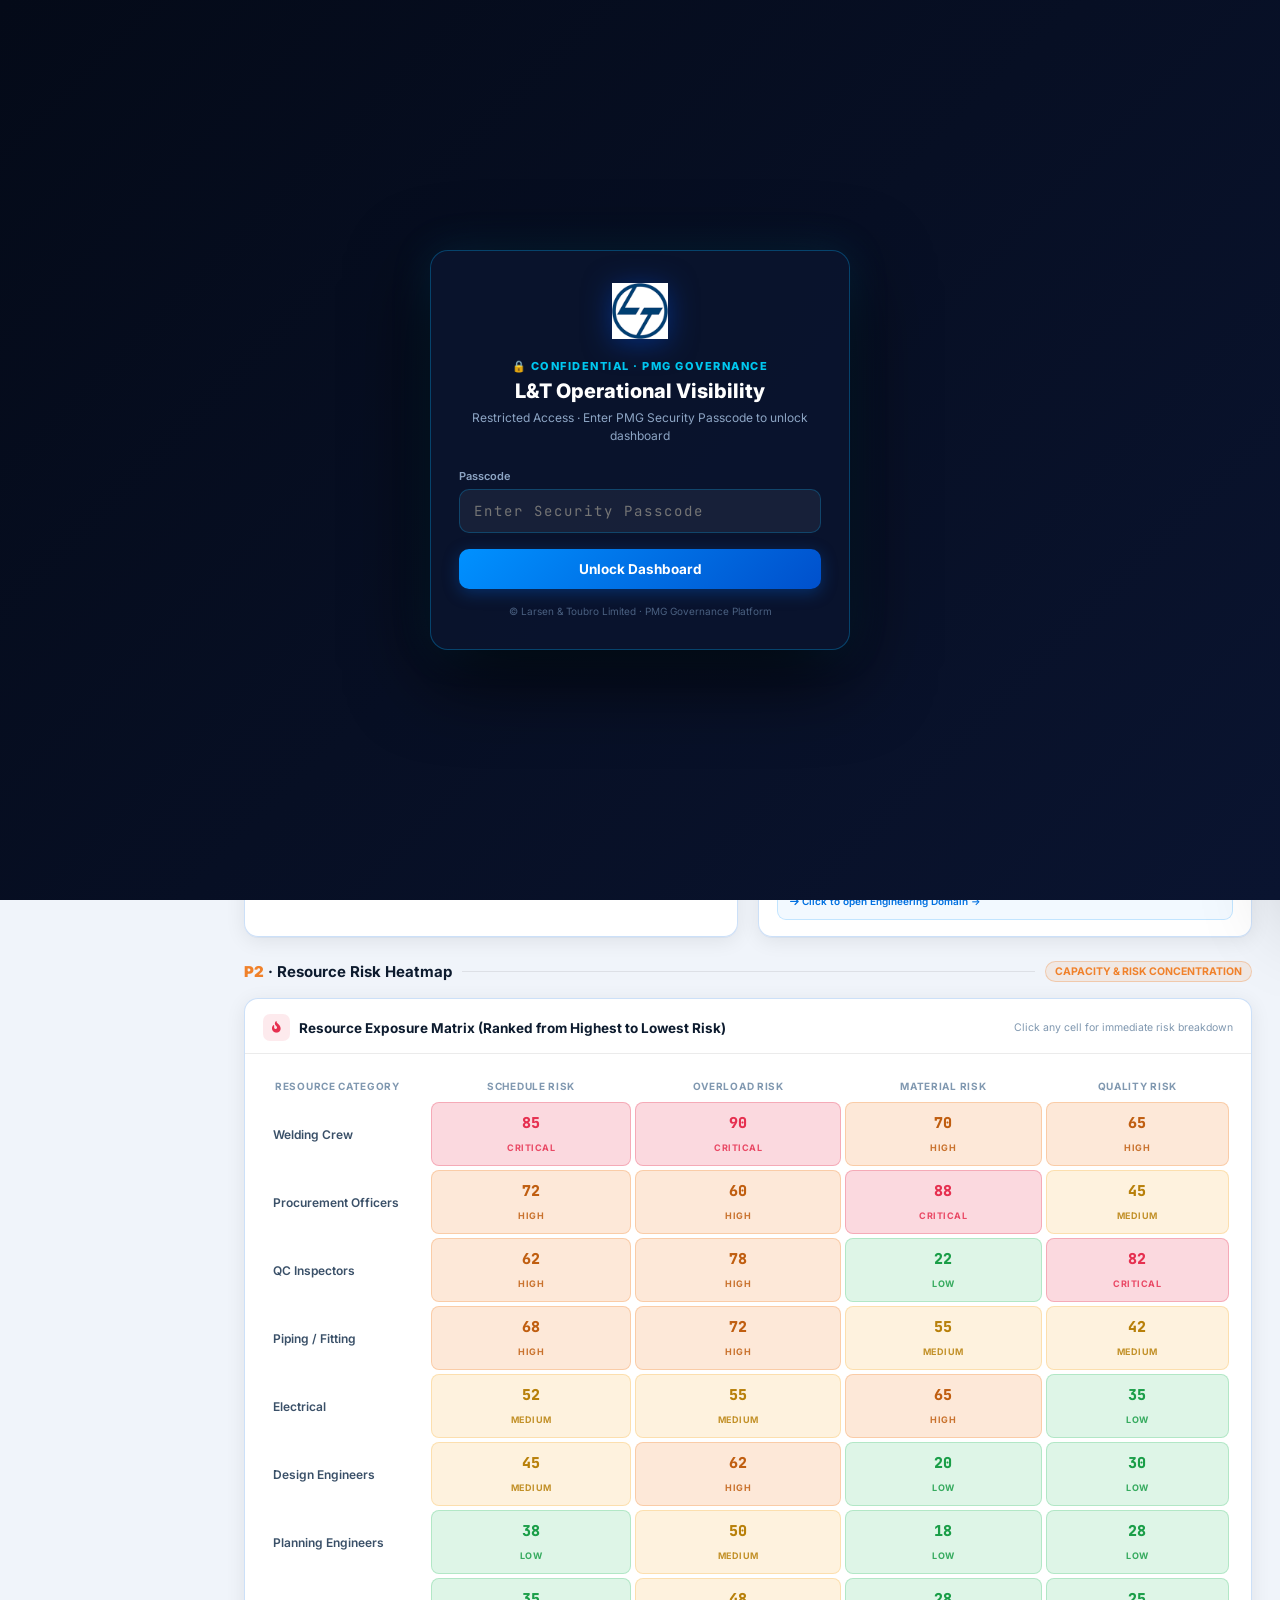
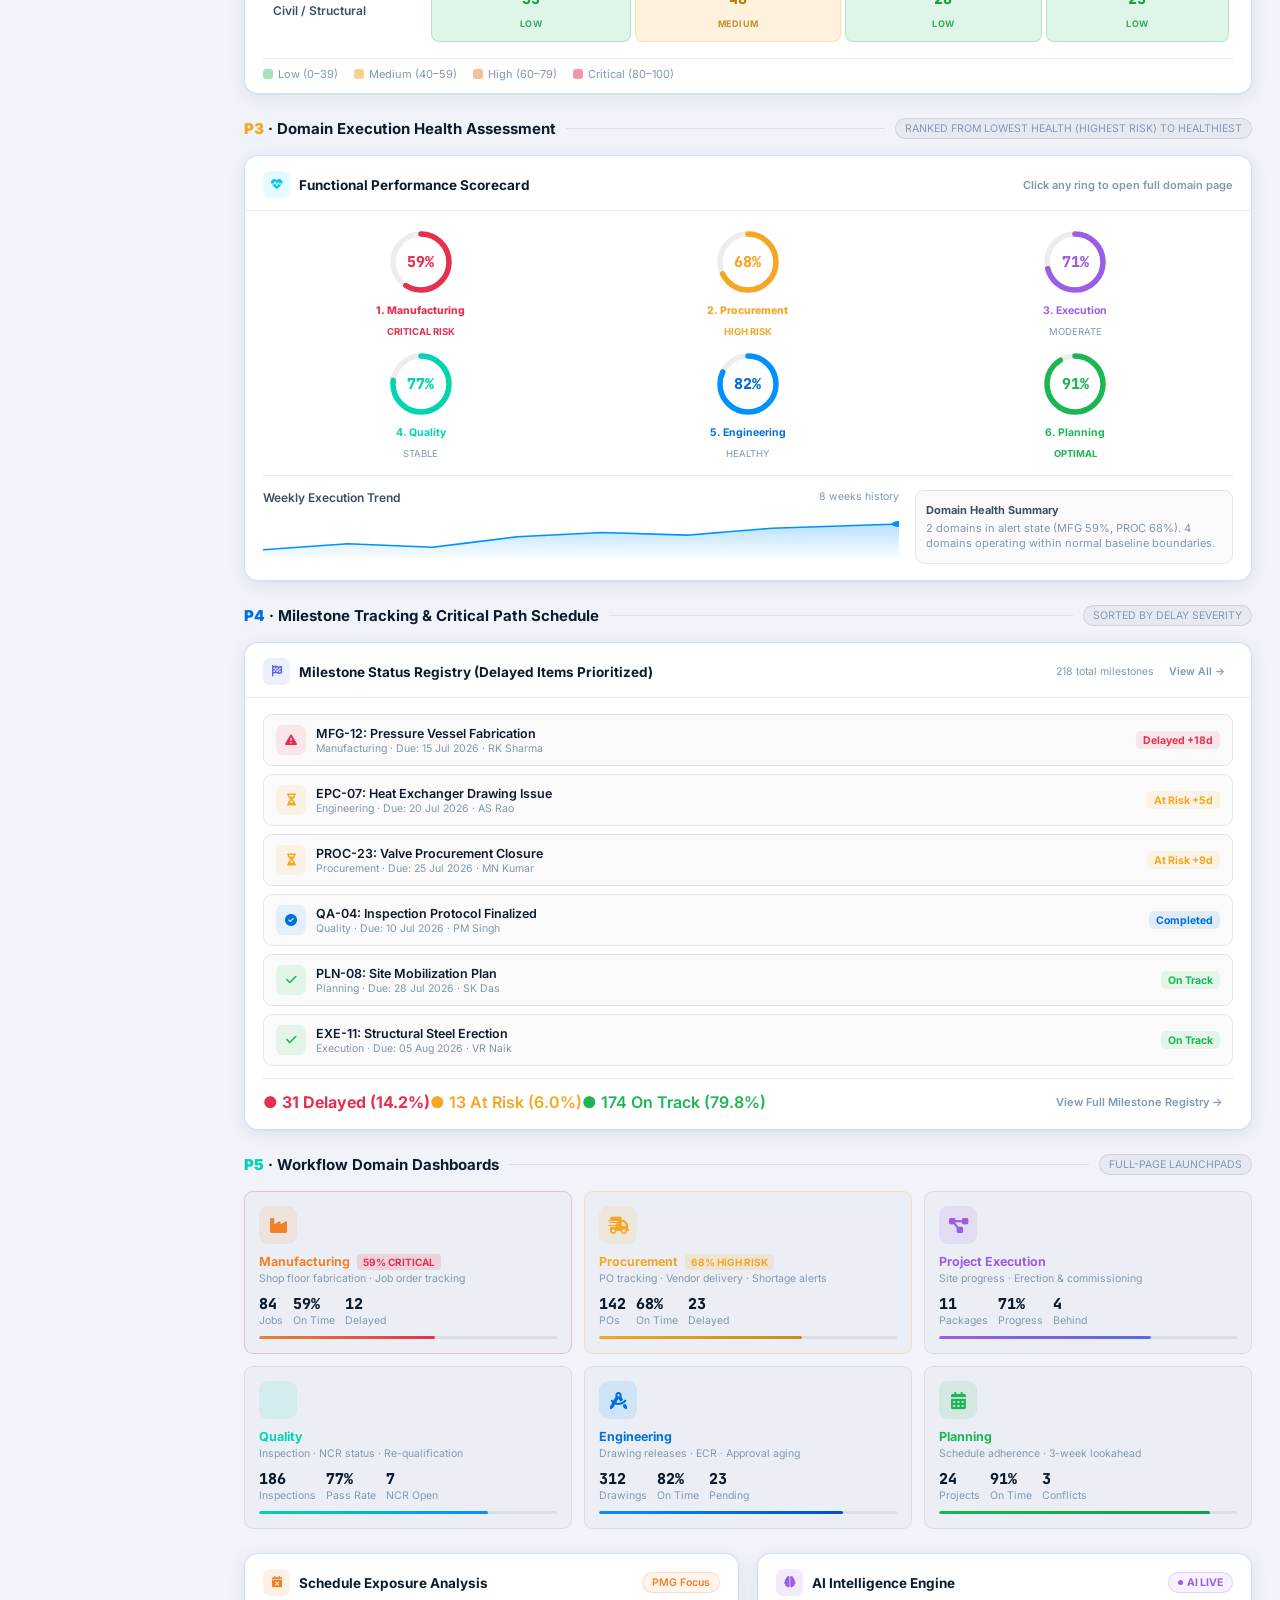
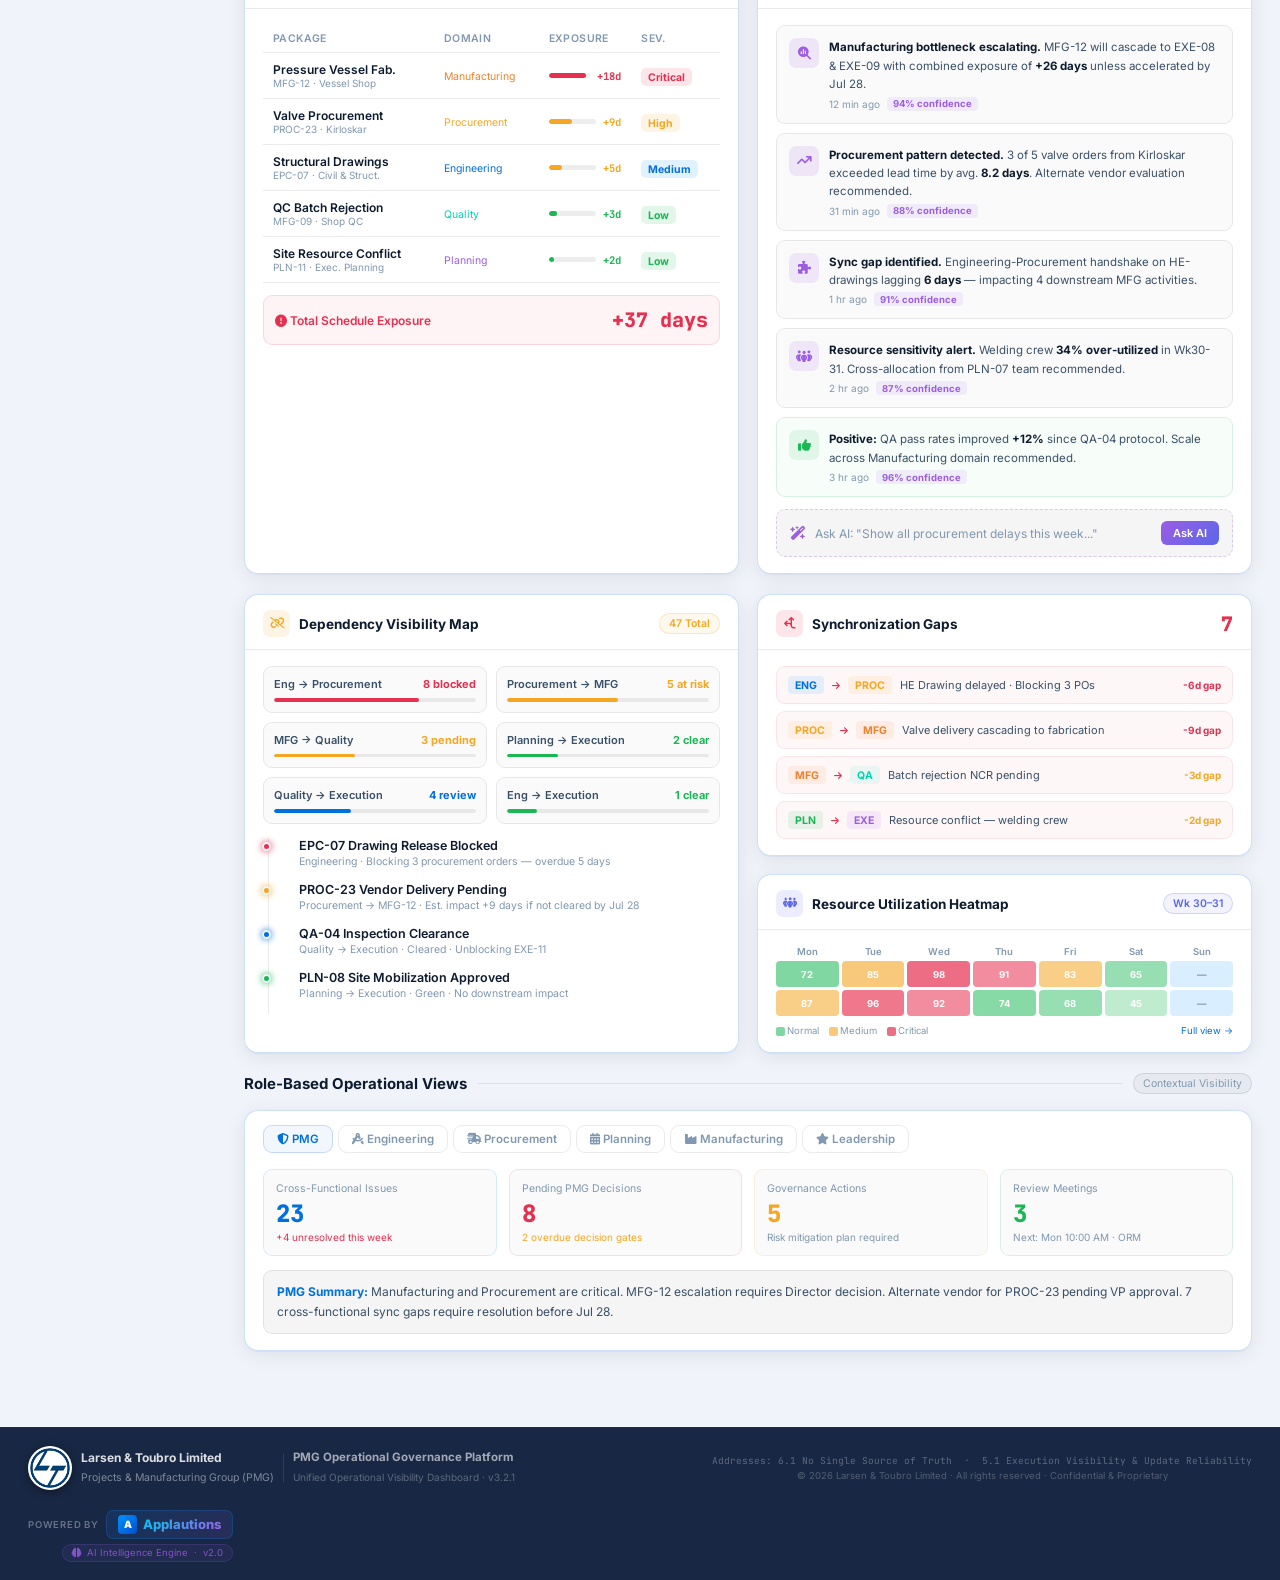
==== commit 2ce9bef0: "Restructure Executive Dashboard: Order sections and KPIs strictly by priority (P1 Escalations & Bott" ====
--- a/index.html
+++ b/index.html
@@ -797,212 +797,169 @@
     <div class="ss-item ss-sync" style="border-right:none;margin-left:auto"><i class="fa-solid fa-rotate fa-spin"></i>Live &middot; <span id="lastUpdate">just now</span></div>
   </div>
 
-  <!-- KPI GRID -->
+  <!-- KPI GRID (Ordered by Executive Priority: Action Needed → Risk → Overview) -->
   <div class="kpi-grid">
-    <div class="kpi-card" style="--kbar:linear-gradient(90deg,#0091ff,#0050cc);--kibg:rgba(0,145,255,.1);--kicol:var(--blue)" onclick="openDrawer('kpi','milestones')">
+    <!-- P1: Active Escalations -->
+    <div class="kpi-card" style="--kbar:linear-gradient(90deg,#e63050,#b8002a);--kibg:rgba(230,48,80,.12);--kicol:var(--red);--khover:rgba(230,48,80,.3)" onclick="openDrawer('esc-all')" data-tip="P1 Priority: Active escalations requiring executive intervention">
+      <div class="kpi-icon"><i class="fa-solid fa-triangle-exclamation"></i></div>
+      <div class="kpi-val" data-target="7" style="color:var(--red)">0</div>
+      <div class="kpi-lbl">Active Escalations</div>
+      <div class="kpi-delta dn"><i class="fa-solid fa-fire"></i> 2 Critical &bull; Action Needed</div>
+    </div>
+    <!-- P1: Delayed Milestones -->
+    <div class="kpi-card" style="--kbar:linear-gradient(90deg,#f0812a,#e63050);--kibg:rgba(240,129,42,.12);--kicol:var(--orange);--khover:rgba(240,129,42,.3)" onclick="openDrawer('kpi','delayed')" data-tip="P1 Priority: Milestones currently behind baseline schedule">
+      <div class="kpi-icon"><i class="fa-solid fa-clock-rotate-left"></i></div>
+      <div class="kpi-val" data-target="31" style="color:var(--orange)">0</div>
+      <div class="kpi-lbl">Delayed Milestones</div>
+      <div class="kpi-delta dn"><i class="fa-solid fa-arrow-up"></i> +5 since last week</div>
+    </div>
+    <!-- P2: Unresolved Dependencies -->
+    <div class="kpi-card" style="--kbar:linear-gradient(90deg,#f5a623,#d08a14);--kibg:rgba(245,166,35,.12);--kicol:var(--yellow);--khover:rgba(245,166,35,.3)" onclick="openDrawer('kpi','dependencies')" data-tip="P2 Priority: Inter-domain dependencies currently blocking progress">
+      <div class="kpi-icon"><i class="fa-solid fa-link-slash"></i></div>
+      <div class="kpi-val" data-target="47" style="color:var(--yellow)">0</div>
+      <div class="kpi-lbl">Dependencies</div>
+      <div class="kpi-delta warn"><i class="fa-solid fa-triangle-exclamation"></i> 14 unresolved gaps</div>
+    </div>
+    <!-- P2: Exec Health Score -->
+    <div class="kpi-card" style="--kbar:linear-gradient(90deg,#00d4b0,#0091ff);--kibg:rgba(0,212,176,.08);--kicol:var(--teal);--khover:rgba(0,212,176,.25)" onclick="openDrawer('kpi','health')" data-tip="P2 Priority: Aggregate execution health score across all 6 domains">
+      <div class="kpi-icon"><i class="fa-solid fa-heart-pulse"></i></div>
+      <div class="kpi-val" data-target="73" data-suffix="%" style="color:var(--teal)">0%</div>
+      <div class="kpi-lbl">Exec. Health</div>
+      <div class="kpi-delta warn"><i class="fa-solid fa-minus"></i> Moderate Risk (73%)</div>
+    </div>
+    <!-- P3: On Track -->
+    <div class="kpi-card" style="--kbar:linear-gradient(90deg,#1ab754,#0ea04a);--kibg:rgba(26,183,84,.1);--kicol:var(--green);--khover:rgba(26,183,84,.3)" onclick="openDrawer('kpi','ontrack')" data-tip="P3 Status: Milestones progressing within schedule baseline">
+      <div class="kpi-icon"><i class="fa-solid fa-circle-check"></i></div>
+      <div class="kpi-val" data-target="174" style="color:var(--green)">0</div>
+      <div class="kpi-lbl">On-Track Milestones</div>
+      <div class="kpi-delta up"><i class="fa-solid fa-arrow-up"></i> 79.8% completion</div>
+    </div>
+    <!-- P3: Total Volume -->
+    <div class="kpi-card" style="--kbar:linear-gradient(90deg,#0091ff,#0050cc);--kibg:rgba(0,145,255,.1);--kicol:var(--blue)" onclick="openDrawer('kpi','milestones')" data-tip="P3 Overview: Total active milestones across all 24 projects">
       <div class="kpi-icon"><i class="fa-solid fa-flag-checkered"></i></div>
       <div class="kpi-val" data-target="218">0</div>
       <div class="kpi-lbl">Total Milestones</div>
       <div class="kpi-delta up"><i class="fa-solid fa-arrow-up"></i> 12 added this week</div>
     </div>
-    <div class="kpi-card" style="--kbar:linear-gradient(90deg,#1ab754,#0ea04a);--kibg:rgba(26,183,84,.1);--kicol:var(--green);--khover:rgba(26,183,84,.3)" onclick="openDrawer('kpi','ontrack')">
-      <div class="kpi-icon"><i class="fa-solid fa-circle-check"></i></div>
-      <div class="kpi-val" data-target="174" style="color:var(--green)">0</div>
-      <div class="kpi-lbl">On Track</div>
-      <div class="kpi-delta up"><i class="fa-solid fa-arrow-up"></i> 79.8% completion</div>
-    </div>
-    <div class="kpi-card" style="--kbar:linear-gradient(90deg,#e63050,#b8002a);--kibg:rgba(230,48,80,.1);--kicol:var(--red);--khover:rgba(230,48,80,.3)" onclick="openDrawer('kpi','delayed')">
-      <div class="kpi-icon"><i class="fa-solid fa-clock-rotate-left"></i></div>
-      <div class="kpi-val" data-target="31" style="color:var(--red)">0</div>
-      <div class="kpi-lbl">Delayed</div>
-      <div class="kpi-delta dn"><i class="fa-solid fa-arrow-up"></i> +5 since last week</div>
-    </div>
-    <div class="kpi-card" style="--kbar:linear-gradient(90deg,#f5a623,#d08a14);--kibg:rgba(245,166,35,.1);--kicol:var(--yellow);--khover:rgba(245,166,35,.3)" onclick="openDrawer('kpi','dependencies')">
-      <div class="kpi-icon"><i class="fa-solid fa-link-slash"></i></div>
-      <div class="kpi-val" data-target="47" style="color:var(--yellow)">0</div>
-      <div class="kpi-lbl">Dependencies</div>
-      <div class="kpi-delta warn"><i class="fa-solid fa-triangle-exclamation"></i> 14 unresolved</div>
-    </div>
-    <div class="kpi-card" style="--kbar:linear-gradient(90deg,#9b5de5,#6044c0);--kibg:rgba(155,93,229,.1);--kicol:var(--purple);--khover:rgba(155,93,229,.3)" onclick="openDrawer('esc-all')">
-      <div class="kpi-icon"><i class="fa-solid fa-triangle-exclamation"></i></div>
-      <div class="kpi-val" data-target="7" style="color:var(--purple)">0</div>
-      <div class="kpi-lbl">Escalations</div>
-      <div class="kpi-delta dn"><i class="fa-solid fa-arrow-up"></i> +2 critical</div>
-    </div>
-    <div class="kpi-card" style="--kbar:linear-gradient(90deg,#00d4b0,#0091ff);--kibg:rgba(0,212,176,.08);--kicol:var(--teal);--khover:rgba(0,212,176,.25)" onclick="openDrawer('kpi','health')">
-      <div class="kpi-icon"><i class="fa-solid fa-heart-pulse"></i></div>
-      <div class="kpi-val" data-target="73" data-suffix="%" style="color:var(--teal)">0%</div>
-      <div class="kpi-lbl">Exec. Health</div>
-      <div class="kpi-delta warn"><i class="fa-solid fa-minus"></i> Moderate risk</div>
-    </div>
-  </div>
-
-  <!-- ═══ EXECUTION MONITORING ═══ -->
-  <div class="sec-hdr" id="sec-exec"><h2 class="sec-title">Enterprise Execution Monitor</h2><div class="sec-line"></div><div class="sec-tag">Cross-functional &middot; Real-time</div></div>
-  <div class="g3">
-    <!-- Execution Health Card -->
+  </div>
+
+  <!-- ═══ PRIORITY 1: CRITICAL ESCALATIONS & BOTTLENECKS ═══ -->
+  <div class="sec-hdr" id="sec-p1">
+    <h2 class="sec-title"><span style="color:var(--red);font-weight:900;">P1</span> &middot; Active Escalations &amp; Critical Bottlenecks</h2>
+    <div class="sec-line"></div>
+    <div class="sec-tag" style="background:rgba(230,48,80,.1);color:var(--red);border-color:rgba(230,48,80,.3);font-weight:700;">IMMEDIATE ACTION REQUIRED</div>
+  </div>
+  <div class="g2" style="display:grid;grid-template-columns:1fr 1fr;gap:20px;margin-bottom:24px;">
+    <!-- Escalation Monitor Card -->
     <div class="card">
       <div class="card-hdr">
-        <div class="card-title"><div class="c-icon" style="background:rgba(0,200,240,.1);color:var(--cyan)"><i class="fa-solid fa-heart-pulse"></i></div>Execution Health Assessment</div>
-        <div class="badge-live">LIVE</div>
+        <div class="card-title">
+          <div class="c-icon" style="background:rgba(230,48,80,.12);color:var(--red)"><i class="fa-solid fa-triangle-exclamation"></i></div>
+          Active Escalation Registry
+        </div>
+        <span style="font-size:18px;font-weight:800;color:var(--red);font-family:'JetBrains Mono',monospace">7 Active</span>
       </div>
       <div class="card-body">
-        <div class="rings-grid">
-          <div class="ring-item" data-domain="Engineering" onclick="goTo('engineering.html')" data-tip="Click for Engineering details" style="cursor:pointer">
-            <div class="ring-wrap"><svg viewBox="0 0 70 70"><circle class="ring-track" cx="35" cy="35" r="28"/><circle stroke="#0091ff" stroke-dasharray="175.9" stroke-dashoffset="31.7" cx="35" cy="35" r="28"/></svg><div class="ring-center"><div class="ring-pct" style="color:var(--blue)">82%</div></div></div>
-            <div class="ring-name">Engineering</div>
+        <div class="esc-list">
+          <div class="esc-item" data-domain="Manufacturing" data-severity="Critical" style="background:rgba(230,48,80,.05);border-color:rgba(230,48,80,.2);--ec:var(--red)" onclick="openDrawer('escalation','esc1')">
+            <div class="esc-ico" style="background:rgba(230,48,80,.15);color:var(--red)"><i class="fa-solid fa-fire"></i></div>
+            <div class="esc-body">
+              <div class="esc-ttl">Critical: MFG Delay &mdash; Pressure Vessel</div>
+              <div class="esc-sub">Manufacturing &rarr; PMG &rarr; Director &bull; Impact: +18 days</div>
+            </div>
+            <span class="esc-age" style="background:rgba(230,48,80,.15);color:var(--red);font-weight:700">18d open</span>
           </div>
-          <div class="ring-item" data-domain="Procurement" onclick="goTo('procurement.html')" data-tip="Click for Procurement details" style="cursor:pointer">
-            <div class="ring-wrap"><svg viewBox="0 0 70 70"><circle class="ring-track" cx="35" cy="35" r="28"/><circle stroke="#f5a623" stroke-dasharray="175.9" stroke-dashoffset="56.3" cx="35" cy="35" r="28"/></svg><div class="ring-center"><div class="ring-pct" style="color:var(--yellow)">68%</div></div></div>
-            <div class="ring-name">Procurement</div>
+          <div class="esc-item" data-domain="Procurement" data-severity="Critical" style="background:rgba(230,48,80,.05);border-color:rgba(230,48,80,.2);--ec:var(--red)" onclick="openDrawer('escalation','esc2')">
+            <div class="esc-ico" style="background:rgba(230,48,80,.15);color:var(--red)"><i class="fa-solid fa-fire"></i></div>
+            <div class="esc-body">
+              <div class="esc-ttl">Supply Chain Disruption &mdash; PROC-23</div>
+              <div class="esc-sub">Procurement &rarr; PMG &rarr; VP Supply &bull; Kirloskar valve delayed</div>
+            </div>
+            <span class="esc-age" style="background:rgba(230,48,80,.15);color:var(--red);font-weight:700">9d open</span>
           </div>
-          <div class="ring-item" data-domain="Planning" onclick="goTo('planning.html')" data-tip="Click for Planning details" style="cursor:pointer">
-            <div class="ring-wrap"><svg viewBox="0 0 70 70"><circle class="ring-track" cx="35" cy="35" r="28"/><circle stroke="#1ab754" stroke-dasharray="175.9" stroke-dashoffset="15.8" cx="35" cy="35" r="28"/></svg><div class="ring-center"><div class="ring-pct" style="color:var(--green)">91%</div></div></div>
-            <div class="ring-name">Planning</div>
+          <div class="esc-item" data-domain="Engineering" data-severity="High" style="background:rgba(245,166,35,.04);border-color:rgba(245,166,35,.2);--ec:var(--yellow)" onclick="openDrawer('escalation','esc3')">
+            <div class="esc-ico" style="background:rgba(245,166,35,.15);color:var(--yellow)"><i class="fa-solid fa-bolt"></i></div>
+            <div class="esc-body">
+              <div class="esc-ttl">Drawing Approval Stuck &mdash; EPC-07</div>
+              <div class="esc-sub">Engineering &rarr; PMG &bull; Client sign-off pending Rev.3</div>
+            </div>
+            <span class="esc-age" style="background:rgba(245,166,35,.15);color:var(--yellow);font-weight:700">5d open</span>
           </div>
-          <div class="ring-item" data-domain="Manufacturing" onclick="goTo('manufacturing.html')" data-tip="Critical — Click for details" style="cursor:pointer">
-            <div class="ring-wrap"><svg viewBox="0 0 70 70"><circle class="ring-track" cx="35" cy="35" r="28"/><circle stroke="#e63050" stroke-dasharray="175.9" stroke-dashoffset="72.1" cx="35" cy="35" r="28"/></svg><div class="ring-center"><div class="ring-pct" style="color:var(--red)">59%</div></div></div>
-            <div class="ring-name">Manufacturing</div>
+          <div class="esc-item" data-domain="Quality" data-severity="High" style="background:rgba(245,166,35,.04);border-color:rgba(245,166,35,.2);--ec:var(--yellow)" onclick="openDrawer('escalation','esc4')">
+            <div class="esc-ico" style="background:rgba(245,166,35,.15);color:var(--yellow)"><i class="fa-solid fa-bolt"></i></div>
+            <div class="esc-body">
+              <div class="esc-ttl">QC Rejection &mdash; Batch MFG-09</div>
+              <div class="esc-sub">Quality &rarr; Manufacturing &bull; NCR-07 dimensional defect</div>
+            </div>
+            <span class="esc-age" style="background:rgba(245,166,35,.15);color:var(--yellow);font-weight:700">3d open</span>
           </div>
-          <div class="ring-item" data-domain="Quality" onclick="goTo('quality.html')" data-tip="Click for Quality details" style="cursor:pointer">
-            <div class="ring-wrap"><svg viewBox="0 0 70 70"><circle class="ring-track" cx="35" cy="35" r="28"/><circle stroke="#00d4b0" stroke-dasharray="175.9" stroke-dashoffset="40.5" cx="35" cy="35" r="28"/></svg><div class="ring-center"><div class="ring-pct" style="color:var(--teal)">77%</div></div></div>
-            <div class="ring-name">Quality</div>
-          </div>
-          <div class="ring-item" data-domain="Project Execution" onclick="goTo('execution.html')" data-tip="Click for Execution details" style="cursor:pointer">
-            <div class="ring-wrap"><svg viewBox="0 0 70 70"><circle class="ring-track" cx="35" cy="35" r="28"/><circle stroke="#9b5de5" stroke-dasharray="175.9" stroke-dashoffset="51.0" cx="35" cy="35" r="28"/></svg><div class="ring-center"><div class="ring-pct" style="color:var(--purple)">71%</div></div></div>
-            <div class="ring-name">Execution</div>
-          </div>
-        </div>
-        <div>
-          <div style="display:flex;justify-content:space-between;margin-bottom:7px"><span style="font-size:12px;color:var(--text-p);font-weight:600">Weekly Execution Trend</span><span style="font-size:10.5px;color:var(--text-muted)">8 weeks</span></div>
-          <svg class="mini-chart" viewBox="0 0 300 56" preserveAspectRatio="none">
-            <defs><linearGradient id="tg" x1="0" y1="0" x2="0" y2="1"><stop offset="0%" stop-color="#0091ff" stop-opacity=".28"/><stop offset="100%" stop-color="#0091ff" stop-opacity="0"/></linearGradient></defs>
-            <path d="M0 44 L40 37 L80 41 L120 29 L160 24 L200 27 L240 19 L300 14" fill="none" stroke="#0091ff" stroke-width="1.8" stroke-linecap="round"/>
-            <path d="M0 44 L40 37 L80 41 L120 29 L160 24 L200 27 L240 19 L300 14 L300 56 L0 56Z" fill="url(#tg)"/>
-            <circle cx="300" cy="14" r="3.5" fill="#0091ff"/>
-          </svg>
-        </div>
-        <div style="margin-top:10px;padding:10px;background:var(--table-stripe);border-radius:var(--radius-sm);border:1px solid var(--border-subtle)">
-          <div style="font-size:11px;font-weight:700;color:var(--text-p);margin-bottom:7px">&#9889; Active Bottlenecks</div>
-          <div style="display:flex;flex-direction:column;gap:5px">
-            <div style="display:flex;justify-content:space-between;font-size:11.5px;cursor:pointer;padding:3px 0" data-domain="Manufacturing" onclick="goTo('manufacturing.html')">
-              <span style="color:var(--text-muted)">MFG Critical Path</span><span style="color:var(--red);font-weight:700">+18 days</span>
-            </div>
-            <div style="display:flex;justify-content:space-between;font-size:11.5px;cursor:pointer;padding:3px 0" data-domain="Procurement" onclick="goTo('procurement.html')">
-              <span style="color:var(--text-muted)">Procurement Hold</span><span style="color:var(--yellow);font-weight:700">+9 days</span>
-            </div>
-            <div style="display:flex;justify-content:space-between;font-size:11.5px;cursor:pointer;padding:3px 0" data-domain="Engineering" onclick="goTo('engineering.html')">
-              <span style="color:var(--text-muted)">Drawing Approval</span><span style="color:var(--yellow);font-weight:700">+5 days</span>
-            </div>
-          </div>
-        </div>
-      </div>
-    </div>
-
-    <!-- Milestone Tracker -->
+        </div>
+        <button class="btn btn-outline" style="width:100%;margin-top:10px;font-size:11.5px;justify-content:center" onclick="openDrawer('esc-all')">View All 7 Escalations &rarr;</button>
+      </div>
+    </div>
+
+    <!-- Critical Path Bottlenecks Card -->
     <div class="card">
       <div class="card-hdr">
-        <div class="card-title"><div class="c-icon" style="background:rgba(91,103,232,.1);color:var(--indigo)"><i class="fa-solid fa-flag-checkered"></i></div>Milestone Tracking</div>
-        <div style="display:flex;gap:7px;align-items:center">
-          <span style="font-size:10.5px;color:var(--text-muted)">218 total</span>
-          <button class="btn btn-ghost" style="padding:4px 8px;font-size:10.5px" onclick="openDrawer('ms-all')">View All</button>
-        </div>
+        <div class="card-title">
+          <div class="c-icon" style="background:rgba(240,129,42,.12);color:var(--orange)"><i class="fa-solid fa-route"></i></div>
+          Top Critical Path Bottlenecks
+        </div>
+        <div style="font-size:10.5px;color:var(--text-muted);font-weight:600;">Ranked by Delay Exposure</div>
       </div>
       <div class="card-body">
-        <div class="ms-list">
-          <div class="ms-item" data-domain="Manufacturing" data-status="Delayed" data-severity="Critical" onclick="openDrawer('milestone','mfg12')">
-            <div class="ms-ico" style="background:rgba(230,48,80,.1);color:var(--red)"><i class="fa-solid fa-exclamation-triangle"></i></div>
-            <div class="ms-info"><div class="ms-name">MFG-12: Pressure Vessel Fabrication</div><div class="ms-meta">Manufacturing &middot; Due: 15 Jul 2026 &middot; RK Sharma</div></div>
-            <span class="ms-tag tag-dl">Delayed +18d</span>
+        <div style="display:flex;flex-direction:column;gap:10px;">
+          <!-- Bottleneck 1 -->
+          <div style="padding:12px;background:rgba(230,48,80,.05);border:1px solid rgba(230,48,80,.2);border-radius:var(--radius-sm);cursor:pointer;" onclick="goTo('manufacturing.html')">
+            <div style="display:flex;justify-content:space-between;align-items:center;margin-bottom:4px;">
+              <div style="font-size:12.5px;font-weight:800;color:var(--red);">1. Manufacturing Critical Path (MFG-12)</div>
+              <span style="font-size:14px;font-weight:900;color:var(--red);font-family:'JetBrains Mono',monospace;">+18 Days</span>
+            </div>
+            <div style="font-size:11px;color:var(--text-p);line-height:1.4;">Pressure vessel fabrication held in Vessel Bay. Root cause: Valve delivery delayed from Kirloskar (PROC-23).</div>
+            <div style="margin-top:6px;font-size:10px;color:var(--red);font-weight:600;"><i class="fa-solid fa-arrow-right"></i> Click to open Manufacturing Domain &rarr;</div>
           </div>
-          <div class="ms-item" data-domain="Engineering" data-status="At Risk" data-severity="High" onclick="openDrawer('milestone','epc07')">
-            <div class="ms-ico" style="background:rgba(245,166,35,.1);color:var(--yellow)"><i class="fa-solid fa-hourglass-half"></i></div>
-            <div class="ms-info"><div class="ms-name">EPC-07: Heat Exchanger Drawing Issue</div><div class="ms-meta">Engineering &middot; Due: 20 Jul 2026 &middot; AS Rao</div></div>
-            <span class="ms-tag tag-ar">At Risk +5d</span>
+          <!-- Bottleneck 2 -->
+          <div style="padding:12px;background:rgba(245,166,35,.05);border:1px solid rgba(245,166,35,.2);border-radius:var(--radius-sm);cursor:pointer;" onclick="goTo('procurement.html')">
+            <div style="display:flex;justify-content:space-between;align-items:center;margin-bottom:4px;">
+              <div style="font-size:12.5px;font-weight:800;color:var(--yellow);">2. Procurement Delivery Hold (PROC-23)</div>
+              <span style="font-size:14px;font-weight:900;color:var(--yellow);font-family:'JetBrains Mono',monospace;">+9 Days</span>
+            </div>
+            <div style="font-size:11px;color:var(--text-p);line-height:1.4;">Kirloskar control valves overdue by 9 days. Alternate quote from Audco under PMG review.</div>
+            <div style="margin-top:6px;font-size:10px;color:var(--yellow);font-weight:600;"><i class="fa-solid fa-arrow-right"></i> Click to open Procurement Domain &rarr;</div>
           </div>
-          <div class="ms-item" data-domain="Procurement" data-status="At Risk" data-severity="High" onclick="openDrawer('milestone','proc23')">
-            <div class="ms-ico" style="background:rgba(245,166,35,.1);color:var(--yellow)"><i class="fa-solid fa-hourglass-half"></i></div>
-            <div class="ms-info"><div class="ms-name">PROC-23: Valve Procurement Closure</div><div class="ms-meta">Procurement &middot; Due: 25 Jul 2026 &middot; MN Kumar</div></div>
-            <span class="ms-tag tag-ar">At Risk +9d</span>
+          <!-- Bottleneck 3 -->
+          <div style="padding:12px;background:rgba(0,145,255,.05);border:1px solid rgba(0,145,255,.2);border-radius:var(--radius-sm);cursor:pointer;" onclick="goTo('engineering.html')">
+            <div style="display:flex;justify-content:space-between;align-items:center;margin-bottom:4px;">
+              <div style="font-size:12.5px;font-weight:800;color:var(--blue);">3. Drawing Approval Bottleneck (EPC-07)</div>
+              <span style="font-size:14px;font-weight:900;color:var(--blue);font-family:'JetBrains Mono',monospace;">+5 Days</span>
+            </div>
+            <div style="font-size:11px;color:var(--text-p);line-height:1.4;">Heat Exchanger Rev.3 drawing awaiting client PMG sign-off (3 review cycles completed).</div>
+            <div style="margin-top:6px;font-size:10px;color:var(--blue);font-weight:600;"><i class="fa-solid fa-arrow-right"></i> Click to open Engineering Domain &rarr;</div>
           </div>
-          <div class="ms-item" data-domain="Quality" data-status="Completed" data-severity="Low" onclick="openDrawer('milestone','qa04')">
-            <div class="ms-ico" style="background:rgba(0,145,255,.1);color:var(--blue)"><i class="fa-solid fa-circle-check"></i></div>
-            <div class="ms-info"><div class="ms-name">QA-04: Inspection Protocol Finalized</div><div class="ms-meta">Quality &middot; Due: 10 Jul 2026 &middot; PM Singh</div></div>
-            <span class="ms-tag tag-cp">Completed</span>
-          </div>
-          <div class="ms-item" data-domain="Planning" data-status="On Track" data-severity="Low" onclick="openDrawer('milestone','pln08')">
-            <div class="ms-ico" style="background:rgba(26,183,84,.1);color:var(--green)"><i class="fa-solid fa-check"></i></div>
-            <div class="ms-info"><div class="ms-name">PLN-08: Site Mobilization Plan</div><div class="ms-meta">Planning &middot; Due: 28 Jul 2026 &middot; SK Das</div></div>
-            <span class="ms-tag tag-ot">On Track</span>
-          </div>
-          <div class="ms-item" data-domain="Project Execution" data-status="On Track" data-severity="Low" onclick="openDrawer('milestone','exe11')">
-            <div class="ms-ico" style="background:rgba(26,183,84,.1);color:var(--green)"><i class="fa-solid fa-check"></i></div>
-            <div class="ms-info"><div class="ms-name">EXE-11: Structural Steel Erection</div><div class="ms-meta">Execution &middot; Due: 05 Aug 2026 &middot; VR Naik</div></div>
-            <span class="ms-tag tag-ot">On Track</span>
-          </div>
-        </div>
-        <div style="margin-top:12px;padding-top:12px;border-top:1px solid var(--border-subtle);display:flex;justify-content:space-between;align-items:center">
-          <div style="display:flex;gap:12px">
-            <span style="font-size:10.5px;color:var(--green)">&#9679; 174 On Track</span>
-            <span style="font-size:10.5px;color:var(--yellow)">&#9679; 13 At Risk</span>
-            <span style="font-size:10.5px;color:var(--red)">&#9679; 31 Delayed</span>
-          </div>
-          <button class="btn btn-ghost" style="font-size:10.5px;padding:4px 8px" onclick="openDrawer('ms-all')">View All &rarr;</button>
-        </div>
-      </div>
-    </div>
-
-    <!-- Escalations -->
-    <div class="card">
-      <div class="card-hdr">
-        <div class="card-title"><div class="c-icon" style="background:rgba(230,48,80,.12);color:var(--red)"><i class="fa-solid fa-triangle-exclamation"></i></div>Escalation Monitor</div>
-        <span style="font-size:20px;font-weight:800;color:var(--red);font-family:'JetBrains Mono',monospace">7</span>
-      </div>
-      <div class="card-body">
-        <div class="esc-list">
-          <div class="esc-item" data-domain="Manufacturing" data-severity="Critical" style="background:rgba(230,48,80,.05);border-color:rgba(230,48,80,.15);--ec:var(--red)" onclick="openDrawer('escalation','esc1')">
-            <div class="esc-ico" style="background:rgba(230,48,80,.15);color:var(--red)"><i class="fa-solid fa-fire"></i></div>
-            <div class="esc-body"><div class="esc-ttl">Critical: MFG Delay &mdash; Pressure Vessel</div><div class="esc-sub">Manufacturing &rarr; PMG &rarr; Director</div></div>
-            <span class="esc-age" style="background:rgba(230,48,80,.12);color:var(--red)">18d open</span>
-          </div>
-          <div class="esc-item" data-domain="Procurement" data-severity="Critical" style="background:rgba(230,48,80,.05);border-color:rgba(230,48,80,.15);--ec:var(--red)" onclick="openDrawer('escalation','esc2')">
-            <div class="esc-ico" style="background:rgba(230,48,80,.15);color:var(--red)"><i class="fa-solid fa-fire"></i></div>
-            <div class="esc-body"><div class="esc-ttl">Supply Chain Disruption &mdash; PROC-23</div><div class="esc-sub">Procurement &rarr; PMG &rarr; VP Supply</div></div>
-            <span class="esc-age" style="background:rgba(230,48,80,.12);color:var(--red)">9d open</span>
-          </div>
-          <div class="esc-item" data-domain="Engineering" data-severity="High" style="background:rgba(245,166,35,.04);border-color:rgba(245,166,35,.15);--ec:var(--yellow)" onclick="openDrawer('escalation','esc3')">
-            <div class="esc-ico" style="background:rgba(245,166,35,.15);color:var(--yellow)"><i class="fa-solid fa-bolt"></i></div>
-            <div class="esc-body"><div class="esc-ttl">Drawing Approval Stuck &mdash; EPC-07</div><div class="esc-sub">Engineering &rarr; PMG &middot; Awaiting sign-off</div></div>
-            <span class="esc-age" style="background:rgba(245,166,35,.12);color:var(--yellow)">5d open</span>
-          </div>
-          <div class="esc-item" data-domain="Quality" data-severity="High" style="background:rgba(245,166,35,.04);border-color:rgba(245,166,35,.15);--ec:var(--yellow)" onclick="openDrawer('escalation','esc4')">
-            <div class="esc-ico" style="background:rgba(245,166,35,.15);color:var(--yellow)"><i class="fa-solid fa-bolt"></i></div>
-            <div class="esc-body"><div class="esc-ttl">QC Rejection &mdash; Batch MFG-09</div><div class="esc-sub">Quality &rarr; Manufacturing &rarr; PMG</div></div>
-            <span class="esc-age" style="background:rgba(245,166,35,.12);color:var(--yellow)">3d open</span>
-          </div>
-          <div class="esc-item" data-domain="Planning" data-severity="Medium" style="background:rgba(91,103,232,.04);border-color:rgba(91,103,232,.15);--ec:var(--indigo)" onclick="openDrawer('escalation','esc5')">
-            <div class="esc-ico" style="background:rgba(91,103,232,.15);color:var(--indigo)"><i class="fa-solid fa-circle-info"></i></div>
-            <div class="esc-body"><div class="esc-ttl">Resource Conflict &mdash; Site vs. Shop</div><div class="esc-sub">Planning &rarr; PMG &middot; Rebalance needed</div></div>
-            <span class="esc-age" style="background:rgba(91,103,232,.12);color:var(--indigo)">2d open</span>
-          </div>
-        </div>
-        <button class="btn btn-outline" style="width:100%;margin-top:10px;font-size:12px;justify-content:center" onclick="openDrawer('esc-all')">View All 7 Escalations</button>
-      </div>
-    </div>
-  </div>
-
-  <!-- ═══ RESOURCE RISK HEATMAP ═══ -->
-  <div class="sec-hdr" id="sec-heatmap"><h2 class="sec-title">Resource Risk Heatmap</h2><div class="sec-line"></div><div class="sec-tag">By Resource Type</div></div>
-  <div class="card" style="margin-bottom:20px;overflow-x:auto">
+        </div>
+      </div>
+    </div>
+  </div>
+
+  <!-- ═══ PRIORITY 2: RESOURCE RISK HEATMAP ═══ -->
+  <div class="sec-hdr" id="sec-heatmap">
+    <h2 class="sec-title"><span style="color:var(--orange);font-weight:900;">P2</span> &middot; Resource Risk Heatmap</h2>
+    <div class="sec-line"></div>
+    <div class="sec-tag" style="background:rgba(240,129,42,.1);color:var(--orange);border-color:rgba(240,129,42,.3);font-weight:700;">CAPACITY &amp; RISK CONCENTRATION</div>
+  </div>
+  <div class="card" style="margin-bottom:24px;overflow-x:auto">
     <div class="card-hdr">
-      <div class="card-title"><div class="c-icon" style="background:rgba(230,48,80,.1);color:var(--red)"><i class="fa-solid fa-fire-flame-curved"></i></div>Risk Concentration by Resource Category</div>
-      <div style="font-size:10.5px;color:var(--text-muted)">Click any cell for details</div>
-    </div>
-    <div class="card-body" style="padding-bottom:4px">
+      <div class="card-title">
+        <div class="c-icon" style="background:rgba(230,48,80,.1);color:var(--red)"><i class="fa-solid fa-fire-flame-curved"></i></div>
+        Resource Exposure Matrix (Ranked from Highest to Lowest Risk)
+      </div>
+      <div style="font-size:10.5px;color:var(--text-muted)">Click any cell for immediate risk breakdown</div>
+    </div>
+    <div class="card-body" style="padding-bottom:12px">
       <table class="heatmap-table" style="min-width:620px">
         <thead>
           <tr>
-            <th class="row-header">Resource Type</th>
+            <th class="row-header">Resource Category</th>
             <th>Schedule Risk</th>
             <th>Overload Risk</th>
             <th>Material Risk</th>
@@ -1020,50 +977,225 @@
     </div>
   </div>
 
-  <!-- ═══ WORKFLOW DOMAINS ═══ -->
-  <div class="sec-hdr" id="sec-domains"><h2 class="sec-title">Enterprise Execution Dashboard &mdash; Workflow Domains</h2><div class="sec-line"></div><div class="sec-tag">6 Domains</div></div>
-  <div class="domains-grid" style="margin-bottom:20px">
-    <div class="domain-card" style="--dc:linear-gradient(90deg,#0091ff,#0050cc)" data-domain="Engineering" onclick="goTo('engineering.html')">
-      <div class="dc-icon" style="background:rgba(0,145,255,.1);color:var(--blue)"><i class="fa-solid fa-drafting-compass"></i></div>
-      <div class="dc-name" style="color:var(--blue)">Engineering</div>
-      <div class="dc-sub">Drawing releases &middot; Approval workflows</div>
-      <div class="dc-stats"><div class="dc-stat"><strong>64</strong>Drawings</div><div class="dc-stat"><strong>82%</strong>On Time</div><div class="dc-stat"><strong>5</strong>Pending</div></div>
-      <div class="dc-bar"><div class="dc-bar-fill" style="width:82%;background:linear-gradient(90deg,#0091ff,#0050cc)"></div></div>
-    </div>
-    <div class="domain-card" style="--dc:linear-gradient(90deg,#f5a623,#d08a14)" data-domain="Procurement" onclick="goTo('procurement.html')">
-      <div class="dc-icon" style="background:rgba(245,166,35,.1);color:var(--yellow)"><i class="fa-solid fa-truck-fast"></i></div>
-      <div class="dc-name" style="color:var(--yellow)">Procurement</div>
-      <div class="dc-sub">PO tracking &middot; Vendor coordination</div>
-      <div class="dc-stats"><div class="dc-stat"><strong>38</strong>POs</div><div class="dc-stat"><strong>68%</strong>On Time</div><div class="dc-stat"><strong>9</strong>Delayed</div></div>
+  <!-- ═══ PRIORITY 3: DOMAIN EXECUTION HEALTH ASSESSMENT ═══ -->
+  <div class="sec-hdr" id="sec-exec">
+    <h2 class="sec-title"><span style="color:var(--yellow);font-weight:900;">P3</span> &middot; Domain Execution Health Assessment</h2>
+    <div class="sec-line"></div>
+    <div class="sec-tag">RANKED FROM LOWEST HEALTH (HIGHEST RISK) TO HEALTHIEST</div>
+  </div>
+  <div class="card" style="margin-bottom:24px;">
+    <div class="card-hdr">
+      <div class="card-title">
+        <div class="c-icon" style="background:rgba(0,200,240,.1);color:var(--cyan)"><i class="fa-solid fa-heart-pulse"></i></div>
+        Functional Performance Scorecard
+      </div>
+      <div style="font-size:11px;color:var(--text-muted);font-weight:600;">Click any ring to open full domain page</div>
+    </div>
+    <div class="card-body">
+      <div class="rings-grid" style="margin-bottom:16px;">
+        <!-- 1. Manufacturing (59% - Critical Red) -->
+        <div class="ring-item" data-domain="Manufacturing" onclick="goTo('manufacturing.html')" data-tip="Rank 1 Risk: Manufacturing at 59% (CRITICAL) — Click to open page" style="cursor:pointer">
+          <div class="ring-wrap">
+            <svg viewBox="0 0 70 70"><circle class="ring-track" cx="35" cy="35" r="28"/><circle stroke="#e63050" stroke-dasharray="175.9" stroke-dashoffset="72.1" cx="35" cy="35" r="28"/></svg>
+            <div class="ring-center"><div class="ring-pct" style="color:var(--red)">59%</div></div>
+          </div>
+          <div class="ring-name" style="color:var(--red);font-weight:800;">1. Manufacturing</div>
+          <div style="font-size:9.5px;color:var(--red);font-weight:700;margin-top:2px;">CRITICAL RISK</div>
+        </div>
+
+        <!-- 2. Procurement (68% - High Yellow) -->
+        <div class="ring-item" data-domain="Procurement" onclick="goTo('procurement.html')" data-tip="Rank 2 Risk: Procurement at 68% (HIGH RISK) — Click to open page" style="cursor:pointer">
+          <div class="ring-wrap">
+            <svg viewBox="0 0 70 70"><circle class="ring-track" cx="35" cy="35" r="28"/><circle stroke="#f5a623" stroke-dasharray="175.9" stroke-dashoffset="56.3" cx="35" cy="35" r="28"/></svg>
+            <div class="ring-center"><div class="ring-pct" style="color:var(--yellow)">68%</div></div>
+          </div>
+          <div class="ring-name" style="color:var(--yellow);font-weight:800;">2. Procurement</div>
+          <div style="font-size:9.5px;color:var(--yellow);font-weight:700;margin-top:2px;">HIGH RISK</div>
+        </div>
+
+        <!-- 3. Project Execution (71% - Purple) -->
+        <div class="ring-item" data-domain="Project Execution" onclick="goTo('execution.html')" data-tip="Rank 3 Risk: Execution at 71% — Click to open page" style="cursor:pointer">
+          <div class="ring-wrap">
+            <svg viewBox="0 0 70 70"><circle class="ring-track" cx="35" cy="35" r="28"/><circle stroke="#9b5de5" stroke-dasharray="175.9" stroke-dashoffset="51.0" cx="35" cy="35" r="28"/></svg>
+            <div class="ring-center"><div class="ring-pct" style="color:var(--purple)">71%</div></div>
+          </div>
+          <div class="ring-name" style="color:var(--purple);font-weight:700;">3. Execution</div>
+          <div style="font-size:9.5px;color:var(--text-muted);margin-top:2px;">MODERATE</div>
+        </div>
+
+        <!-- 4. Quality (77% - Teal) -->
+        <div class="ring-item" data-domain="Quality" onclick="goTo('quality.html')" data-tip="Rank 4 Risk: Quality at 77% — Click to open page" style="cursor:pointer">
+          <div class="ring-wrap">
+            <svg viewBox="0 0 70 70"><circle class="ring-track" cx="35" cy="35" r="28"/><circle stroke="#00d4b0" stroke-dasharray="175.9" stroke-dashoffset="40.5" cx="35" cy="35" r="28"/></svg>
+            <div class="ring-center"><div class="ring-pct" style="color:var(--teal)">77%</div></div>
+          </div>
+          <div class="ring-name" style="color:var(--teal);font-weight:700;">4. Quality</div>
+          <div style="font-size:9.5px;color:var(--text-muted);margin-top:2px;">STABLE</div>
+        </div>
+
+        <!-- 5. Engineering (82% - Blue) -->
+        <div class="ring-item" data-domain="Engineering" onclick="goTo('engineering.html')" data-tip="Rank 5 Risk: Engineering at 82% — Click to open page" style="cursor:pointer">
+          <div class="ring-wrap">
+            <svg viewBox="0 0 70 70"><circle class="ring-track" cx="35" cy="35" r="28"/><circle stroke="#0091ff" stroke-dasharray="175.9" stroke-dashoffset="31.7" cx="35" cy="35" r="28"/></svg>
+            <div class="ring-center"><div class="ring-pct" style="color:var(--blue)">82%</div></div>
+          </div>
+          <div class="ring-name" style="color:var(--blue);font-weight:700;">5. Engineering</div>
+          <div style="font-size:9.5px;color:var(--text-muted);margin-top:2px;">HEALTHY</div>
+        </div>
+
+        <!-- 6. Planning (91% - Green) -->
+        <div class="ring-item" data-domain="Planning" onclick="goTo('planning.html')" data-tip="Rank 6 Risk: Planning at 91% — Click to open page" style="cursor:pointer">
+          <div class="ring-wrap">
+            <svg viewBox="0 0 70 70"><circle class="ring-track" cx="35" cy="35" r="28"/><circle stroke="#1ab754" stroke-dasharray="175.9" stroke-dashoffset="15.8" cx="35" cy="35" r="28"/></svg>
+            <div class="ring-center"><div class="ring-pct" style="color:var(--green)">91%</div></div>
+          </div>
+          <div class="ring-name" style="color:var(--green);font-weight:700;">6. Planning</div>
+          <div style="font-size:9.5px;color:var(--green);font-weight:700;margin-top:2px;">OPTIMAL</div>
+        </div>
+      </div>
+
+      <!-- Trend & Summary Row -->
+      <div style="display:grid;grid-template-columns:2fr 1fr;gap:16px;padding-top:14px;border-top:1px solid var(--border-subtle);">
+        <div>
+          <div style="display:flex;justify-content:space-between;margin-bottom:7px">
+            <span style="font-size:12px;color:var(--text-p);font-weight:600">Weekly Execution Trend</span>
+            <span style="font-size:10.5px;color:var(--text-muted)">8 weeks history</span>
+          </div>
+          <svg class="mini-chart" viewBox="0 0 300 56" preserveAspectRatio="none" style="height:48px;">
+            <defs><linearGradient id="tg" x1="0" y1="0" x2="0" y2="1"><stop offset="0%" stop-color="#0091ff" stop-opacity=".28"/><stop offset="100%" stop-color="#0091ff" stop-opacity="0"/></linearGradient></defs>
+            <path d="M0 44 L40 37 L80 41 L120 29 L160 24 L200 27 L240 19 L300 14" fill="none" stroke="#0091ff" stroke-width="1.8" stroke-linecap="round"/>
+            <path d="M0 44 L40 37 L80 41 L120 29 L160 24 L200 27 L240 19 L300 14 L300 56 L0 56Z" fill="url(#tg)"/>
+            <circle cx="300" cy="14" r="3.5" fill="#0091ff"/>
+          </svg>
+        </div>
+        <div style="padding:10px;background:var(--table-stripe);border-radius:var(--radius-sm);border:1px solid var(--border-subtle);display:flex;flex-direction:column;justify-content:center;">
+          <div style="font-size:11px;font-weight:700;color:var(--text-p);margin-bottom:4px;">Domain Health Summary</div>
+          <div style="font-size:11px;color:var(--text-muted);line-height:1.4;">2 domains in alert state (MFG 59%, PROC 68%). 4 domains operating within normal baseline boundaries.</div>
+        </div>
+      </div>
+    </div>
+  </div>
+
+  <!-- ═══ PRIORITY 4: MILESTONE TRACKING & DEPENDENCY STATUS ═══ -->
+  <div class="sec-hdr" id="sec-milestones">
+    <h2 class="sec-title"><span style="color:var(--blue);font-weight:900;">P4</span> &middot; Milestone Tracking &amp; Critical Path Schedule</h2>
+    <div class="sec-line"></div>
+    <div class="sec-tag">SORTED BY DELAY SEVERITY</div>
+  </div>
+  <div class="card" style="margin-bottom:24px;">
+    <div class="card-hdr">
+      <div class="card-title">
+        <div class="c-icon" style="background:rgba(91,103,232,.1);color:var(--indigo)"><i class="fa-solid fa-flag-checkered"></i></div>
+        Milestone Status Registry (Delayed Items Prioritized)
+      </div>
+      <div style="display:flex;gap:7px;align-items:center">
+        <span style="font-size:10.5px;color:var(--text-muted)">218 total milestones</span>
+        <button class="btn btn-ghost" style="padding:4px 8px;font-size:10.5px" onclick="openDrawer('ms-all')">View All &rarr;</button>
+      </div>
+    </div>
+    <div class="card-body">
+      <div class="ms-list">
+        <div class="ms-item" data-domain="Manufacturing" data-status="Delayed" data-severity="Critical" onclick="openDrawer('milestone','mfg12')">
+          <div class="ms-ico" style="background:rgba(230,48,80,.1);color:var(--red)"><i class="fa-solid fa-exclamation-triangle"></i></div>
+          <div class="ms-info"><div class="ms-name">MFG-12: Pressure Vessel Fabrication</div><div class="ms-meta">Manufacturing &middot; Due: 15 Jul 2026 &middot; RK Sharma</div></div>
+          <span class="ms-tag tag-dl">Delayed +18d</span>
+        </div>
+        <div class="ms-item" data-domain="Engineering" data-status="At Risk" data-severity="High" onclick="openDrawer('milestone','epc07')">
+          <div class="ms-ico" style="background:rgba(245,166,35,.1);color:var(--yellow)"><i class="fa-solid fa-hourglass-half"></i></div>
+          <div class="ms-info"><div class="ms-name">EPC-07: Heat Exchanger Drawing Issue</div><div class="ms-meta">Engineering &middot; Due: 20 Jul 2026 &middot; AS Rao</div></div>
+          <span class="ms-tag tag-ar">At Risk +5d</span>
+        </div>
+        <div class="ms-item" data-domain="Procurement" data-status="At Risk" data-severity="High" onclick="openDrawer('milestone','proc23')">
+          <div class="ms-ico" style="background:rgba(245,166,35,.1);color:var(--yellow)"><i class="fa-solid fa-hourglass-half"></i></div>
+          <div class="ms-info"><div class="ms-name">PROC-23: Valve Procurement Closure</div><div class="ms-meta">Procurement &middot; Due: 25 Jul 2026 &middot; MN Kumar</div></div>
+          <span class="ms-tag tag-ar">At Risk +9d</span>
+        </div>
+        <div class="ms-item" data-domain="Quality" data-status="Completed" data-severity="Low" onclick="openDrawer('milestone','qa04')">
+          <div class="ms-ico" style="background:rgba(0,145,255,.1);color:var(--blue)"><i class="fa-solid fa-circle-check"></i></div>
+          <div class="ms-info"><div class="ms-name">QA-04: Inspection Protocol Finalized</div><div class="ms-meta">Quality &middot; Due: 10 Jul 2026 &middot; PM Singh</div></div>
+          <span class="ms-tag tag-cp">Completed</span>
+        </div>
+        <div class="ms-item" data-domain="Planning" data-status="On Track" data-severity="Low" onclick="openDrawer('milestone','pln08')">
+          <div class="ms-ico" style="background:rgba(26,183,84,.1);color:var(--green)"><i class="fa-solid fa-check"></i></div>
+          <div class="ms-info"><div class="ms-name">PLN-08: Site Mobilization Plan</div><div class="ms-meta">Planning &middot; Due: 28 Jul 2026 &middot; SK Das</div></div>
+          <span class="ms-tag tag-ot">On Track</span>
+        </div>
+        <div class="ms-item" data-domain="Project Execution" data-status="On Track" data-severity="Low" onclick="openDrawer('milestone','exe11')">
+          <div class="ms-ico" style="background:rgba(26,183,84,.1);color:var(--green)"><i class="fa-solid fa-check"></i></div>
+          <div class="ms-info"><div class="ms-name">EXE-11: Structural Steel Erection</div><div class="ms-meta">Execution &middot; Due: 05 Aug 2026 &middot; VR Naik</div></div>
+          <span class="ms-tag tag-ot">On Track</span>
+        </div>
+      </div>
+      <div style="margin-top:12px;padding-top:12px;border-top:1px solid var(--border-subtle);display:flex;justify-content:space-between;align-items:center">
+        <div style="display:flex;gap:14px font-size:11px;">
+          <span style="color:var(--red);font-weight:700">&#9679; 31 Delayed (14.2%)</span>
+          <span style="color:var(--yellow);font-weight:600">&#9679; 13 At Risk (6.0%)</span>
+          <span style="color:var(--green);font-weight:600">&#9679; 174 On Track (79.8%)</span>
+        </div>
+        <button class="btn btn-ghost" style="font-size:11px;padding:4px 10px" onclick="openDrawer('ms-all')">View Full Milestone Registry &rarr;</button>
+      </div>
+    </div>
+  </div>
+
+  <!-- ═══ PRIORITY 5: WORKFLOW DOMAIN DIRECTORY ═══ -->
+  <div class="sec-hdr" id="sec-domains">
+    <h2 class="sec-title"><span style="color:var(--teal);font-weight:900;">P5</span> &middot; Workflow Domain Dashboards</h2>
+    <div class="sec-line"></div>
+    <div class="sec-tag">FULL-PAGE LAUNCHPADS</div>
+  </div>
+  <div class="domains-grid" style="margin-bottom:24px">
+    <!-- 1. Manufacturing (Highest Risk) -->
+    <div class="domain-card" style="--dc:linear-gradient(90deg,#f0812a,#e63050);border-color:rgba(230,48,80,.25);" data-domain="Manufacturing" onclick="goTo('manufacturing.html')" data-tip="Priority 1 Domain: Critical status — 59% on-time">
+      <div class="dc-icon" style="background:rgba(240,129,42,.12);color:var(--orange)"><i class="fa-solid fa-industry"></i></div>
+      <div class="dc-name" style="color:var(--orange)">Manufacturing <span style="font-size:10px;padding:2px 6px;background:rgba(230,48,80,.15);color:var(--red);border-radius:4px;margin-left:4px;">59% CRITICAL</span></div>
+      <div class="dc-sub">Shop floor fabrication &middot; Job order tracking</div>
+      <div class="dc-stats"><div class="dc-stat"><strong>84</strong>Jobs</div><div class="dc-stat"><strong>59%</strong>On Time</div><div class="dc-stat"><strong>12</strong>Delayed</div></div>
+      <div class="dc-bar"><div class="dc-bar-fill" style="width:59%;background:linear-gradient(90deg,#f0812a,#e63050)"></div></div>
+    </div>
+
+    <!-- 2. Procurement (High Risk) -->
+    <div class="domain-card" style="--dc:linear-gradient(90deg,#f5a623,#d08a14);border-color:rgba(245,166,35,.25);" data-domain="Procurement" onclick="goTo('procurement.html')" data-tip="Priority 2 Domain: High risk status — 68% on-time">
+      <div class="dc-icon" style="background:rgba(245,166,35,.12);color:var(--yellow)"><i class="fa-solid fa-truck-fast"></i></div>
+      <div class="dc-name" style="color:var(--yellow)">Procurement <span style="font-size:10px;padding:2px 6px;background:rgba(245,166,35,.15);color:var(--yellow);border-radius:4px;margin-left:4px;">68% HIGH RISK</span></div>
+      <div class="dc-sub">PO tracking &middot; Vendor delivery &middot; Shortage alerts</div>
+      <div class="dc-stats"><div class="dc-stat"><strong>142</strong>POs</div><div class="dc-stat"><strong>68%</strong>On Time</div><div class="dc-stat"><strong>23</strong>Delayed</div></div>
       <div class="dc-bar"><div class="dc-bar-fill" style="width:68%;background:linear-gradient(90deg,#f5a623,#d08a14)"></div></div>
     </div>
-    <div class="domain-card" style="--dc:linear-gradient(90deg,#1ab754,#0ea04a)" data-domain="Planning" onclick="goTo('planning.html')">
-      <div class="dc-icon" style="background:rgba(26,183,84,.1);color:var(--green)"><i class="fa-solid fa-calendar-days"></i></div>
-      <div class="dc-name" style="color:var(--green)">Planning</div>
-      <div class="dc-sub">Schedule adherence &middot; Resource planning</div>
-      <div class="dc-stats"><div class="dc-stat"><strong>24</strong>Projects</div><div class="dc-stat"><strong>91%</strong>On Time</div><div class="dc-stat"><strong>2</strong>At Risk</div></div>
-      <div class="dc-bar"><div class="dc-bar-fill" style="width:91%;background:linear-gradient(90deg,#1ab754,#0ea04a)"></div></div>
-    </div>
-    <div class="domain-card" style="--dc:linear-gradient(90deg,#f0812a,#e63050)" data-domain="Manufacturing" onclick="goTo('manufacturing.html')">
-      <div class="dc-icon" style="background:rgba(240,129,42,.1);color:var(--orange)"><i class="fa-solid fa-industry"></i></div>
-      <div class="dc-name" style="color:var(--orange)">Manufacturing</div>
-      <div class="dc-sub">Shop floor &middot; Fabrication status</div>
-      <div class="dc-stats"><div class="dc-stat"><strong>18</strong>Jobs</div><div class="dc-stat"><strong>59%</strong>On Time</div><div class="dc-stat"><strong>7</strong>Critical</div></div>
-      <div class="dc-bar"><div class="dc-bar-fill" style="width:59%;background:linear-gradient(90deg,#f0812a,#e63050)"></div></div>
-    </div>
-    <div class="domain-card" style="--dc:linear-gradient(90deg,#00d4b0,#0091ff)" data-domain="Quality" onclick="goTo('quality.html')">
-      <div class="dc-icon" style="background:rgba(0,212,176,.08);color:var(--teal)"><i class="fa-solid fa-shield-check"></i></div>
-      <div class="dc-name" style="color:var(--teal)">Quality</div>
-      <div class="dc-sub">Inspection &middot; NCR management</div>
-      <div class="dc-stats"><div class="dc-stat"><strong>42</strong>Inspections</div><div class="dc-stat"><strong>77%</strong>Pass Rate</div><div class="dc-stat"><strong>3</strong>NCR Open</div></div>
-      <div class="dc-bar"><div class="dc-bar-fill" style="width:77%;background:linear-gradient(90deg,#00d4b0,#0091ff)"></div></div>
-    </div>
-    <div class="domain-card" style="--dc:linear-gradient(90deg,#9b5de5,#5b67e8)" data-domain="Project Execution" onclick="goTo('execution.html')">
-      <div class="dc-icon" style="background:rgba(155,93,229,.1);color:var(--purple)"><i class="fa-solid fa-diagram-project"></i></div>
+
+    <!-- 3. Execution (Moderate Risk) -->
+    <div class="domain-card" style="--dc:linear-gradient(90deg,#9b5de5,#5b67e8)" data-domain="Project Execution" onclick="goTo('execution.html')" data-tip="Priority 3 Domain: Moderate status — 71% progress">
+      <div class="dc-icon" style="background:rgba(155,93,229,.12);color:var(--purple)"><i class="fa-solid fa-diagram-project"></i></div>
       <div class="dc-name" style="color:var(--purple)">Project Execution</div>
       <div class="dc-sub">Site progress &middot; Erection &amp; commissioning</div>
       <div class="dc-stats"><div class="dc-stat"><strong>11</strong>Packages</div><div class="dc-stat"><strong>71%</strong>Progress</div><div class="dc-stat"><strong>4</strong>Behind</div></div>
       <div class="dc-bar"><div class="dc-bar-fill" style="width:71%;background:linear-gradient(90deg,#9b5de5,#5b67e8)"></div></div>
+    </div>
+
+    <!-- 4. Quality (Stable) -->
+    <div class="domain-card" style="--dc:linear-gradient(90deg,#00d4b0,#0091ff)" data-domain="Quality" onclick="goTo('quality.html')" data-tip="Priority 4 Domain: Stable status — 77% pass rate">
+      <div class="dc-icon" style="background:rgba(0,212,176,.1);color:var(--teal)"><i class="fa-solid fa-shield-check"></i></div>
+      <div class="dc-name" style="color:var(--teal)">Quality</div>
+      <div class="dc-sub">Inspection &middot; NCR status &middot; Re-qualification</div>
+      <div class="dc-stats"><div class="dc-stat"><strong>186</strong>Inspections</div><div class="dc-stat"><strong>77%</strong>Pass Rate</div><div class="dc-stat"><strong>7</strong>NCR Open</div></div>
+      <div class="dc-bar"><div class="dc-bar-fill" style="width:77%;background:linear-gradient(90deg,#00d4b0,#0091ff)"></div></div>
+    </div>
+
+    <!-- 5. Engineering (Healthy) -->
+    <div class="domain-card" style="--dc:linear-gradient(90deg,#0091ff,#0050cc)" data-domain="Engineering" onclick="goTo('engineering.html')" data-tip="Priority 5 Domain: Healthy status — 82% on-time">
+      <div class="dc-icon" style="background:rgba(0,145,255,.12);color:var(--blue)"><i class="fa-solid fa-drafting-compass"></i></div>
+      <div class="dc-name" style="color:var(--blue)">Engineering</div>
+      <div class="dc-sub">Drawing releases &middot; ECR &middot; Approval aging</div>
+      <div class="dc-stats"><div class="dc-stat"><strong>312</strong>Drawings</div><div class="dc-stat"><strong>82%</strong>On Time</div><div class="dc-stat"><strong>23</strong>Pending</div></div>
+      <div class="dc-bar"><div class="dc-bar-fill" style="width:82%;background:linear-gradient(90deg,#0091ff,#0050cc)"></div></div>
+    </div>
+
+    <!-- 6. Planning (Optimal) -->
+    <div class="domain-card" style="--dc:linear-gradient(90deg,#1ab754,#0ea04a)" data-domain="Planning" onclick="goTo('planning.html')" data-tip="Priority 6 Domain: Optimal status — 91% on-time">
+      <div class="dc-icon" style="background:rgba(26,183,84,.12);color:var(--green)"><i class="fa-solid fa-calendar-days"></i></div>
+      <div class="dc-name" style="color:var(--green)">Planning</div>
+      <div class="dc-sub">Schedule adherence &middot; 3-week lookahead</div>
+      <div class="dc-stats"><div class="dc-stat"><strong>24</strong>Projects</div><div class="dc-stat"><strong>91%</strong>On Time</div><div class="dc-stat"><strong>3</strong>Conflicts</div></div>
+      <div class="dc-bar"><div class="dc-bar-fill" style="width:91%;background:linear-gradient(90deg,#1ab754,#0ea04a)"></div></div>
     </div>
   </div>
 
@@ -1452,14 +1584,14 @@
 
 /* ═══ HEATMAP ═══ */
 var hmData=[
+  {res:'Welding Crew',      sched:85,overload:90,material:70,quality:65},
+  {res:'Procurement Officers',sched:72,overload:60,material:88,quality:45},
+  {res:'QC Inspectors',     sched:62,overload:78,material:22,quality:82},
+  {res:'Piping / Fitting',  sched:68,overload:72,material:55,quality:42},
+  {res:'Electrical',        sched:52,overload:55,material:65,quality:35},
   {res:'Design Engineers',  sched:45,overload:62,material:20,quality:30},
-  {res:'Welding Crew',      sched:85,overload:90,material:70,quality:65},
-  {res:'Piping / Fitting',  sched:68,overload:72,material:55,quality:42},
+  {res:'Planning Engineers',sched:38,overload:50,material:18,quality:28},
   {res:'Civil / Structural',sched:35,overload:48,material:28,quality:25},
-  {res:'Electrical',        sched:52,overload:55,material:65,quality:35},
-  {res:'QC Inspectors',     sched:62,overload:78,material:22,quality:82},
-  {res:'Planning Engineers',sched:38,overload:50,material:18,quality:28},
-  {res:'Procurement Officers',sched:72,overload:60,material:88,quality:45},
 ];
 function hmClass(v){return v>=80?'hm-crit':v>=60?'hm-high':v>=40?'hm-med':'hm-low';}
 function hmLabel(v){return v>=80?'Critical':v>=60?'High':v>=40?'Medium':'Low';}
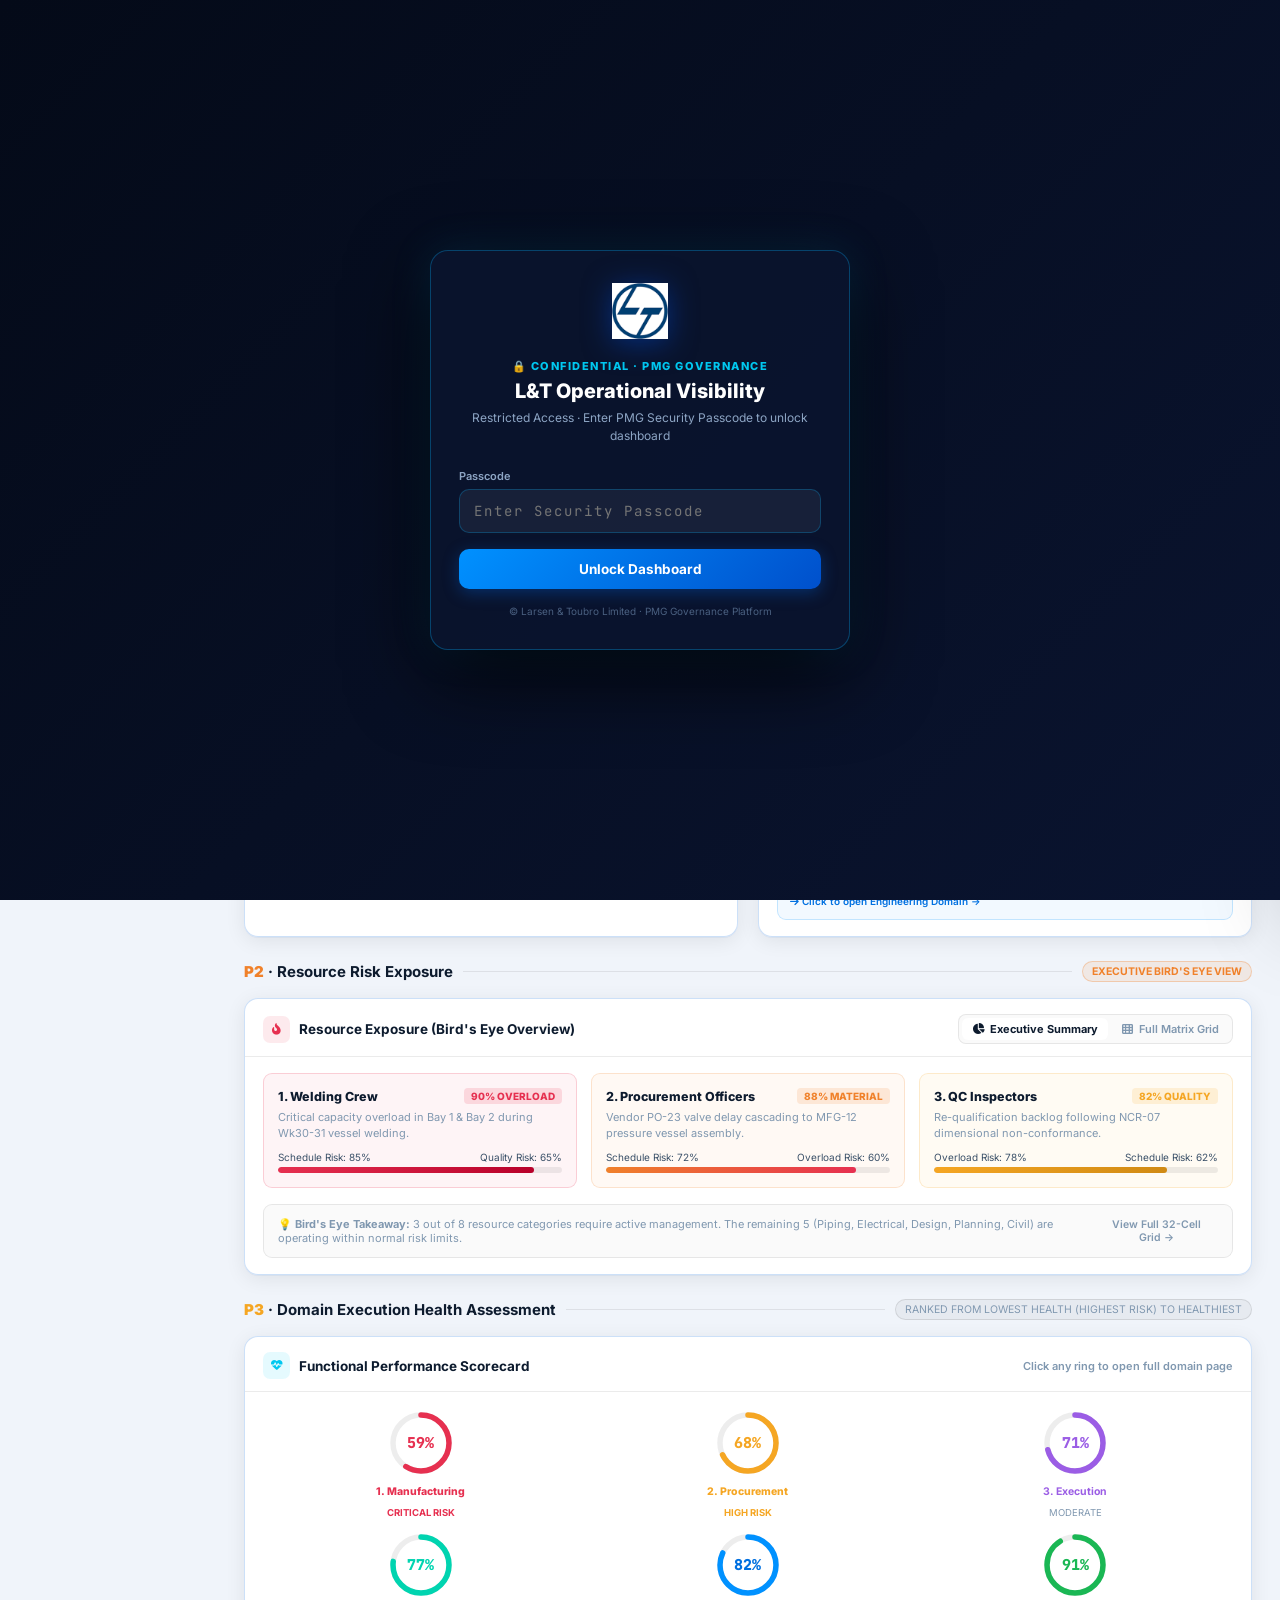
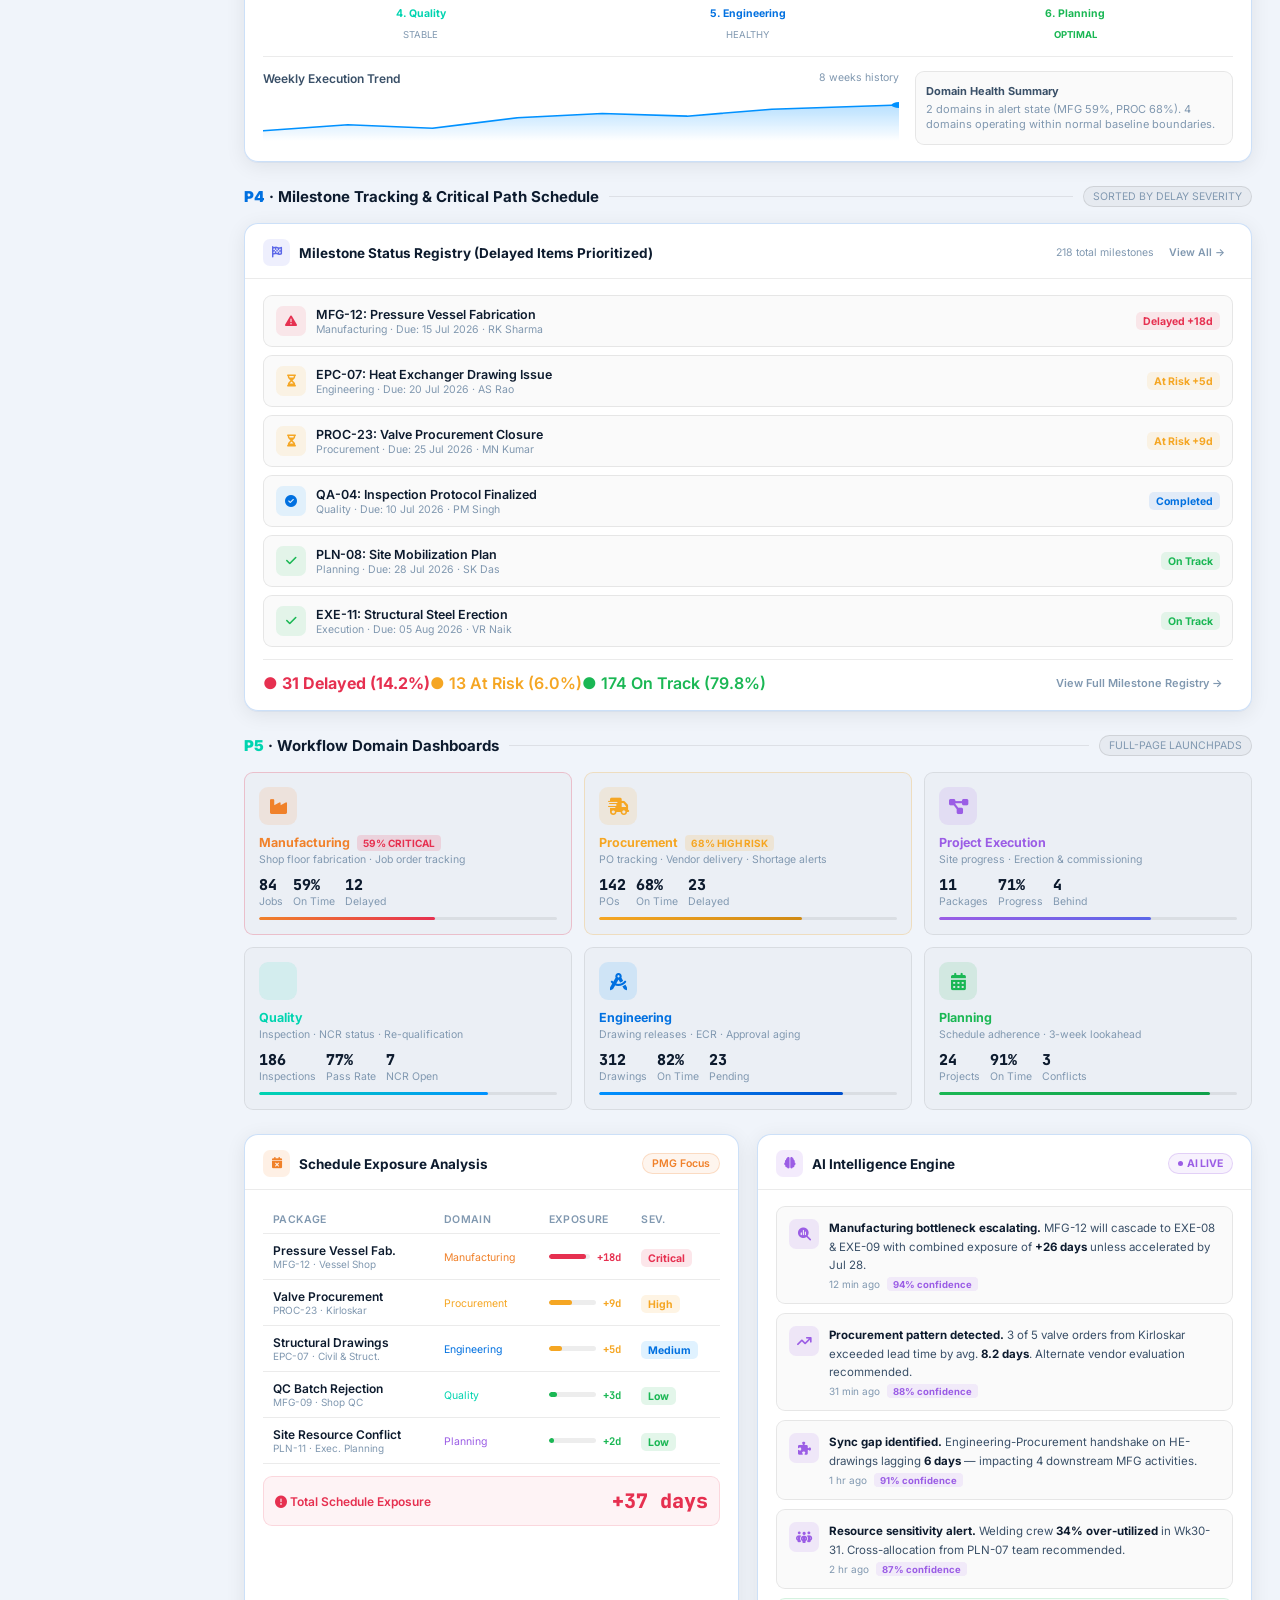
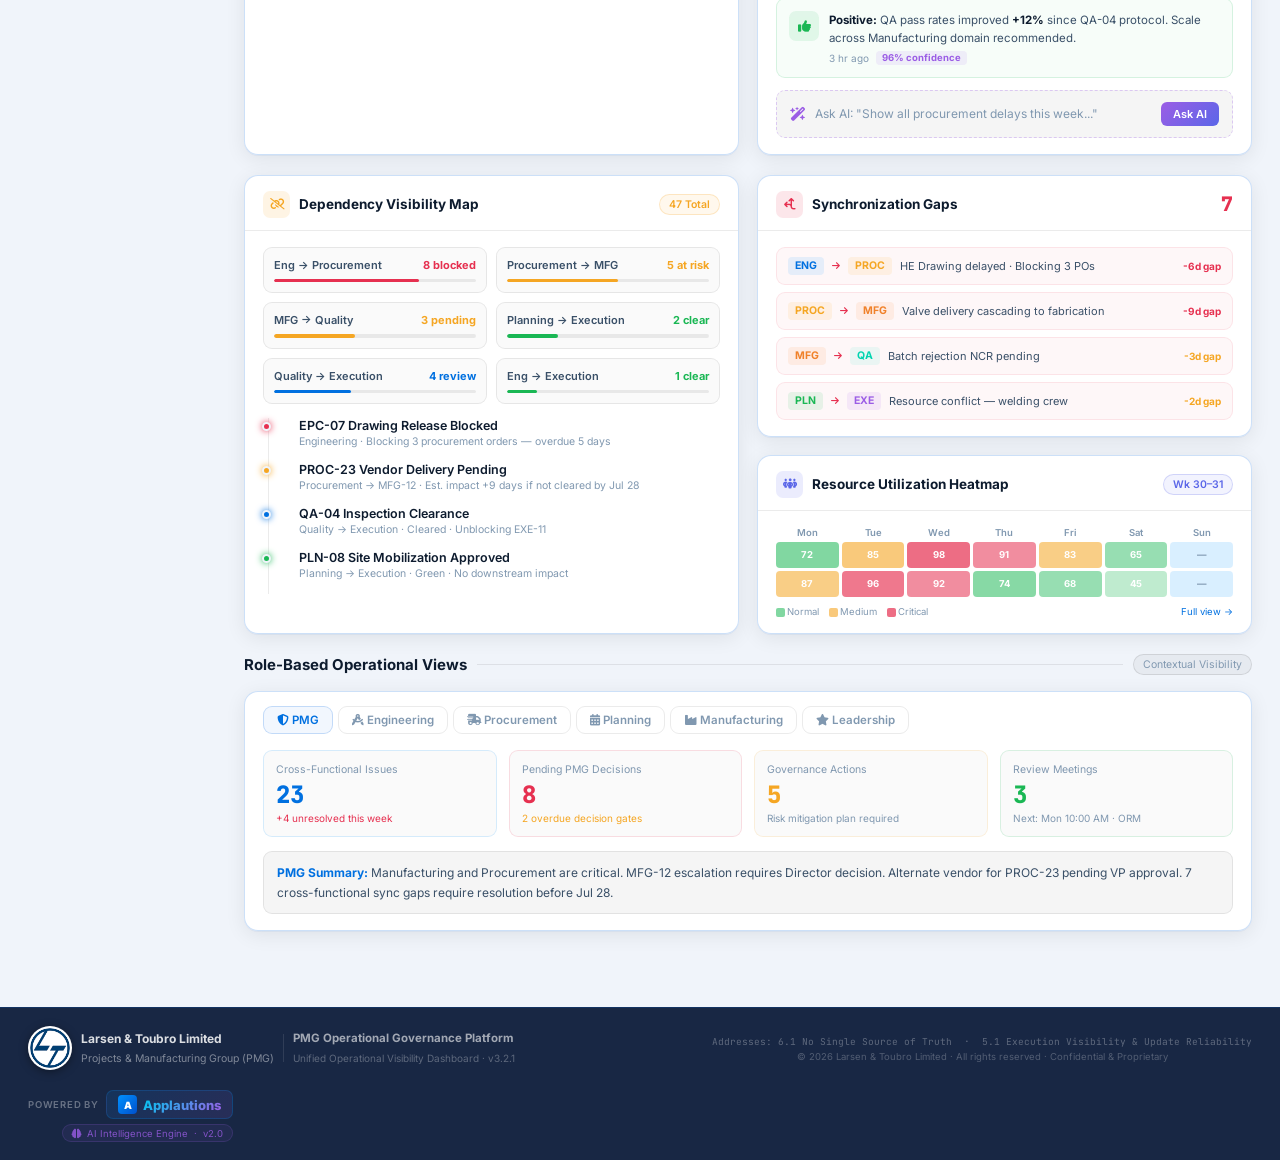
==== commit 65ba0238: "Executive Dashboard: Replace cluttered 32-cell heatmap table with clean Bird's Eye Executive Summary" ====
--- a/index.html
+++ b/index.html
@@ -943,36 +943,82 @@
 
   <!-- ═══ PRIORITY 2: RESOURCE RISK HEATMAP ═══ -->
   <div class="sec-hdr" id="sec-heatmap">
-    <h2 class="sec-title"><span style="color:var(--orange);font-weight:900;">P2</span> &middot; Resource Risk Heatmap</h2>
+    <h2 class="sec-title"><span style="color:var(--orange);font-weight:900;">P2</span> &middot; Resource Risk Exposure</h2>
     <div class="sec-line"></div>
-    <div class="sec-tag" style="background:rgba(240,129,42,.1);color:var(--orange);border-color:rgba(240,129,42,.3);font-weight:700;">CAPACITY &amp; RISK CONCENTRATION</div>
-  </div>
-  <div class="card" style="margin-bottom:24px;overflow-x:auto">
-    <div class="card-hdr">
+    <div class="sec-tag" style="background:rgba(240,129,42,.1);color:var(--orange);border-color:rgba(240,129,42,.3);font-weight:700;">EXECUTIVE BIRD'S EYE VIEW</div>
+  </div>
+  <div class="card" style="margin-bottom:24px;">
+    <div class="card-hdr" style="display:flex;justify-content:space-between;align-items:center;">
       <div class="card-title">
         <div class="c-icon" style="background:rgba(230,48,80,.1);color:var(--red)"><i class="fa-solid fa-fire-flame-curved"></i></div>
-        Resource Exposure Matrix (Ranked from Highest to Lowest Risk)
-      </div>
-      <div style="font-size:10.5px;color:var(--text-muted)">Click any cell for immediate risk breakdown</div>
-    </div>
-    <div class="card-body" style="padding-bottom:12px">
-      <table class="heatmap-table" style="min-width:620px">
-        <thead>
-          <tr>
-            <th class="row-header">Resource Category</th>
-            <th>Schedule Risk</th>
-            <th>Overload Risk</th>
-            <th>Material Risk</th>
-            <th>Quality Risk</th>
-          </tr>
-        </thead>
-        <tbody id="hmBody"></tbody>
-      </table>
-      <div class="hm-legend">
-        <div class="hm-leg-item"><div class="hm-leg-dot" style="background:rgba(26,183,84,.4)"></div><span>Low (0–39)</span></div>
-        <div class="hm-leg-item"><div class="hm-leg-dot" style="background:rgba(245,166,35,.5)"></div><span>Medium (40–59)</span></div>
-        <div class="hm-leg-item"><div class="hm-leg-dot" style="background:rgba(240,129,42,.5)"></div><span>High (60–79)</span></div>
-        <div class="hm-leg-item"><div class="hm-leg-dot" style="background:rgba(230,48,80,.5)"></div><span>Critical (80–100)</span></div>
+        Resource Exposure (Bird's Eye Overview)
+      </div>
+      <div style="display:flex;gap:4px;background:var(--table-stripe);padding:3px;border-radius:8px;border:1px solid var(--border-subtle);">
+        <button id="btnSummaryView" class="btn btn-ghost" style="padding:4px 10px;font-size:11px;border-radius:6px;background:var(--bg-card-solid);color:var(--text-h);font-weight:700;" onclick="toggleHeatmapView('summary')"><i class="fa-solid fa-chart-pie"></i> Executive Summary</button>
+        <button id="btnGridView" class="btn btn-ghost" style="padding:4px 10px;font-size:11px;border-radius:6px;color:var(--text-muted);" onclick="toggleHeatmapView('grid')"><i class="fa-solid fa-table-cells"></i> Full Matrix Grid</button>
+      </div>
+    </div>
+    <div class="card-body">
+      <!-- BIRD'S EYE EXECUTIVE SUMMARY (DEFAULT) -->
+      <div id="hmSummaryView" style="display:block;">
+        <div style="display:grid;grid-template-columns:repeat(3,1fr);gap:14px;margin-bottom:16px;">
+          <!-- Top Risk 1 -->
+          <div style="padding:14px;background:rgba(230,48,80,.05);border:1px solid rgba(230,48,80,.2);border-radius:var(--radius-sm);cursor:pointer;" onclick="showToast('Welding Crew — Critical Overload Risk (90%)','error')">
+            <div style="display:flex;justify-content:space-between;align-items:center;margin-bottom:6px;">
+              <span style="font-size:12.5px;font-weight:800;color:var(--text-h);">1. Welding Crew</span>
+              <span style="font-size:10px;font-weight:800;color:var(--red);background:rgba(230,48,80,.15);padding:2px 7px;border-radius:4px;">90% OVERLOAD</span>
+            </div>
+            <div style="font-size:11px;color:var(--text-muted);margin-bottom:10px;line-height:1.4;">Critical capacity overload in Bay 1 &amp; Bay 2 during Wk30-31 vessel welding.</div>
+            <div style="font-size:10px;color:var(--text-p);margin-bottom:4px;display:flex;justify-content:space-between;"><span>Schedule Risk: 85%</span><span>Quality Risk: 65%</span></div>
+            <div style="height:6px;background:var(--ring-track);border-radius:3px;overflow:hidden;"><div style="height:100%;width:90%;background:linear-gradient(90deg,#e63050,#b8002a);border-radius:3px;"></div></div>
+          </div>
+          <!-- Top Risk 2 -->
+          <div style="padding:14px;background:rgba(240,129,42,.05);border:1px solid rgba(240,129,42,.2);border-radius:var(--radius-sm);cursor:pointer;" onclick="showToast('Procurement Officers — Critical Material Risk (88%)','error')">
+            <div style="display:flex;justify-content:space-between;align-items:center;margin-bottom:6px;">
+              <span style="font-size:12.5px;font-weight:800;color:var(--text-h);">2. Procurement Officers</span>
+              <span style="font-size:10px;font-weight:800;color:var(--orange);background:rgba(240,129,42,.15);padding:2px 7px;border-radius:4px;">88% MATERIAL</span>
+            </div>
+            <div style="font-size:11px;color:var(--text-muted);margin-bottom:10px;line-height:1.4;">Vendor PO-23 valve delay cascading to MFG-12 pressure vessel assembly.</div>
+            <div style="font-size:10px;color:var(--text-p);margin-bottom:4px;display:flex;justify-content:space-between;"><span>Schedule Risk: 72%</span><span>Overload Risk: 60%</span></div>
+            <div style="height:6px;background:var(--ring-track);border-radius:3px;overflow:hidden;"><div style="height:100%;width:88%;background:linear-gradient(90deg,#f0812a,#e63050);border-radius:3px;"></div></div>
+          </div>
+          <!-- Top Risk 3 -->
+          <div style="padding:14px;background:rgba(245,166,35,.05);border:1px solid rgba(245,166,35,.2);border-radius:var(--radius-sm);cursor:pointer;" onclick="showToast('QC Inspectors — Critical Quality Risk (82%)','warn')">
+            <div style="display:flex;justify-content:space-between;align-items:center;margin-bottom:6px;">
+              <span style="font-size:12.5px;font-weight:800;color:var(--text-h);">3. QC Inspectors</span>
+              <span style="font-size:10px;font-weight:800;color:var(--yellow);background:rgba(245,166,35,.15);padding:2px 7px;border-radius:4px;">82% QUALITY</span>
+            </div>
+            <div style="font-size:11px;color:var(--text-muted);margin-bottom:10px;line-height:1.4;">Re-qualification backlog following NCR-07 dimensional non-conformance.</div>
+            <div style="font-size:10px;color:var(--text-p);margin-bottom:4px;display:flex;justify-content:space-between;"><span>Overload Risk: 78%</span><span>Schedule Risk: 62%</span></div>
+            <div style="height:6px;background:var(--ring-track);border-radius:3px;overflow:hidden;"><div style="height:100%;width:82%;background:linear-gradient(90deg,#f5a623,#d08a14);border-radius:3px;"></div></div>
+          </div>
+        </div>
+        <div style="font-size:11px;color:var(--text-muted);background:var(--table-stripe);padding:10px 14px;border-radius:var(--radius-sm);border:1px solid var(--border-subtle);display:flex;justify-content:space-between;align-items:center;">
+          <span>💡 <strong>Bird's Eye Takeaway:</strong> 3 out of 8 resource categories require active management. The remaining 5 (Piping, Electrical, Design, Planning, Civil) are operating within normal risk limits.</span>
+          <button class="btn btn-ghost" style="font-size:10.5px;padding:3px 8px;" onclick="toggleHeatmapView('grid')">View Full 32-Cell Grid &rarr;</button>
+        </div>
+      </div>
+
+      <!-- DETAILED MATRIX GRID (COLLAPSED BY DEFAULT) -->
+      <div id="hmGridView" style="display:none;overflow-x:auto;">
+        <table class="heatmap-table" style="min-width:620px">
+          <thead>
+            <tr>
+              <th class="row-header">Resource Category</th>
+              <th>Schedule Risk</th>
+              <th>Overload Risk</th>
+              <th>Material Risk</th>
+              <th>Quality Risk</th>
+            </tr>
+          </thead>
+          <tbody id="hmBody"></tbody>
+        </table>
+        <div class="hm-legend">
+          <div class="hm-leg-item"><div class="hm-leg-dot" style="background:rgba(26,183,84,.4)"></div><span>Low (0–39)</span></div>
+          <div class="hm-leg-item"><div class="hm-leg-dot" style="background:rgba(245,166,35,.5)"></div><span>Medium (40–59)</span></div>
+          <div class="hm-leg-item"><div class="hm-leg-dot" style="background:rgba(240,129,42,.5)"></div><span>High (60–79)</span></div>
+          <div class="hm-leg-item"><div class="hm-leg-dot" style="background:rgba(230,48,80,.5)"></div><span>Critical (80–100)</span></div>
+        </div>
       </div>
     </div>
   </div>
@@ -1583,6 +1629,24 @@
 }
 
 /* ═══ HEATMAP ═══ */
+function toggleHeatmapView(mode){
+  var s=document.getElementById('hmSummaryView');
+  var g=document.getElementById('hmGridView');
+  var bs=document.getElementById('btnSummaryView');
+  var bg=document.getElementById('btnGridView');
+  if(!s || !g)return;
+  if(mode==='grid'){
+    s.style.display='none';
+    g.style.display='block';
+    if(bs){bs.style.background='transparent';bs.style.color='var(--text-muted)';bs.style.fontWeight='normal';}
+    if(bg){bg.style.background='var(--bg-card-solid)';bg.style.color='var(--text-h)';bg.style.fontWeight='700';}
+  } else {
+    s.style.display='block';
+    g.style.display='none';
+    if(bs){bs.style.background='var(--bg-card-solid)';bs.style.color='var(--text-h)';bs.style.fontWeight='700';}
+    if(bg){bg.style.background='transparent';bg.style.color='var(--text-muted)';bg.style.fontWeight='normal';}
+  }
+}
 var hmData=[
   {res:'Welding Crew',      sched:85,overload:90,material:70,quality:65},
   {res:'Procurement Officers',sched:72,overload:60,material:88,quality:45},
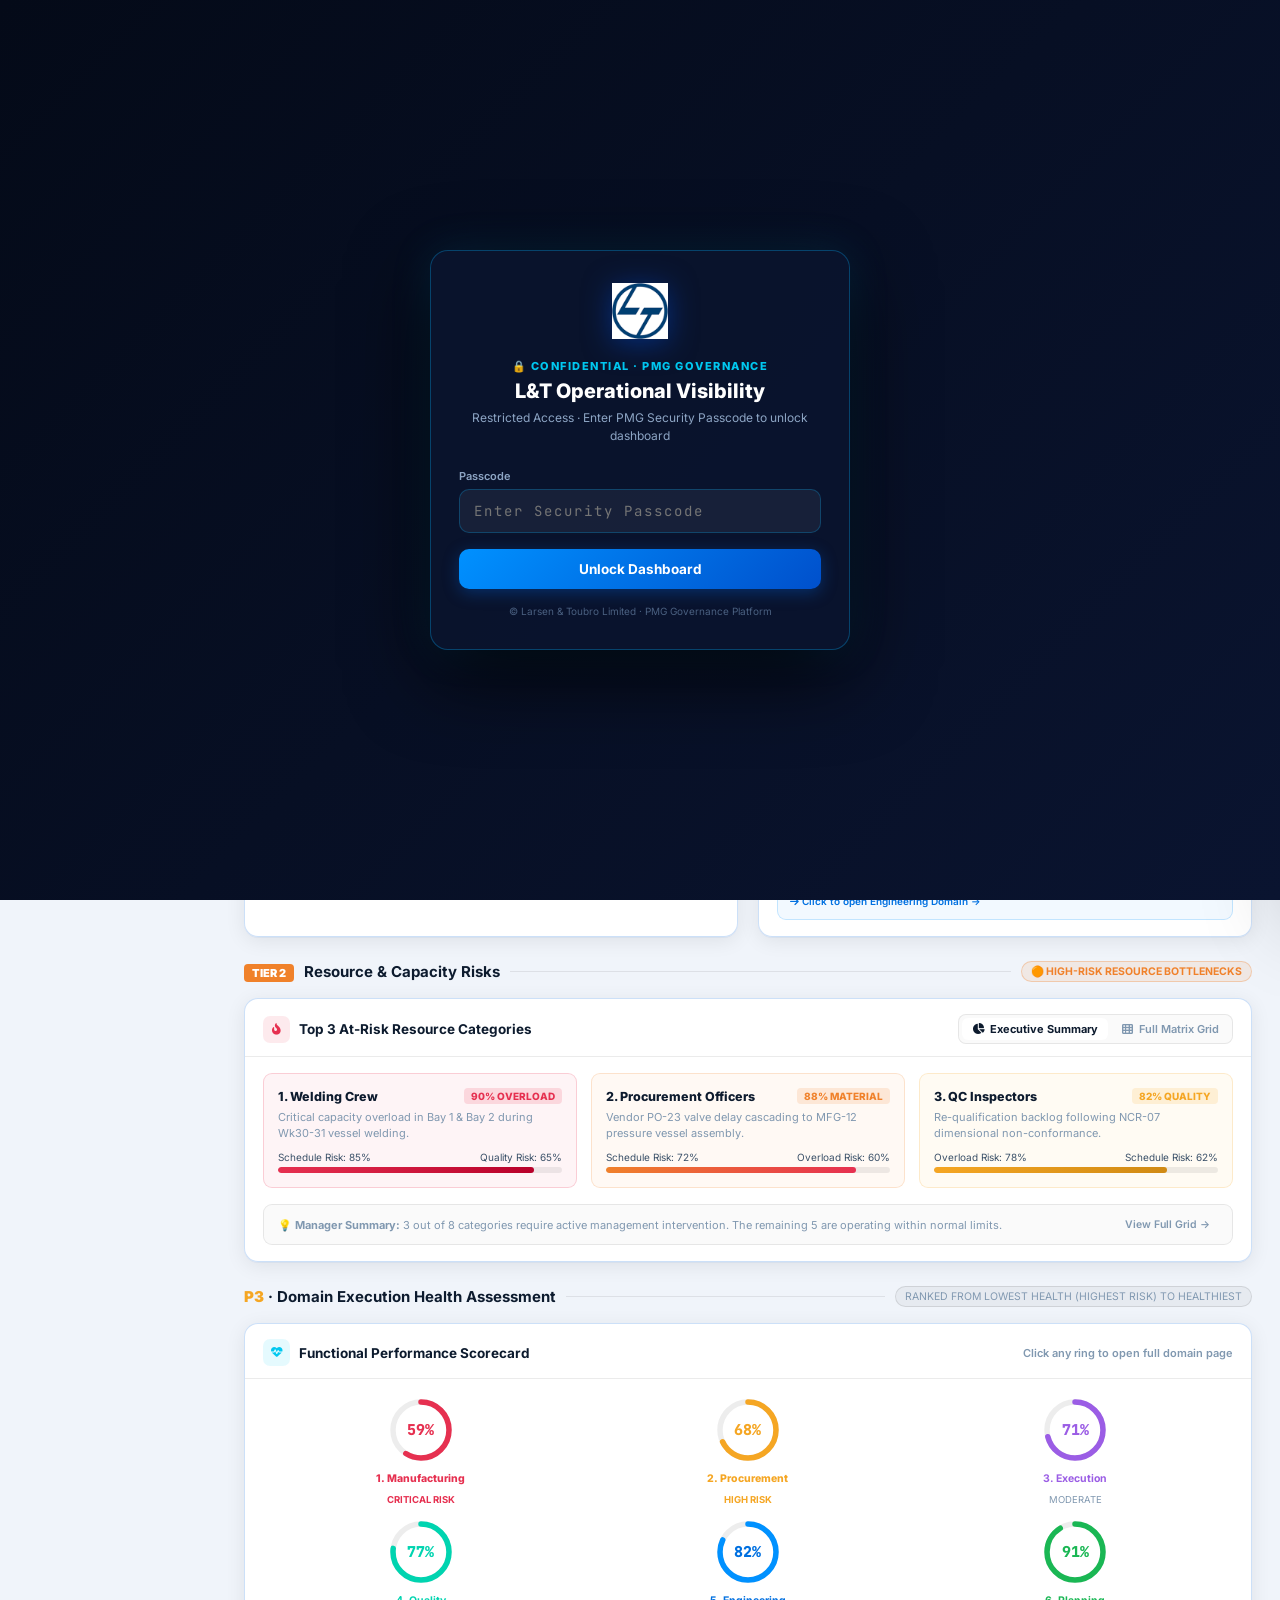
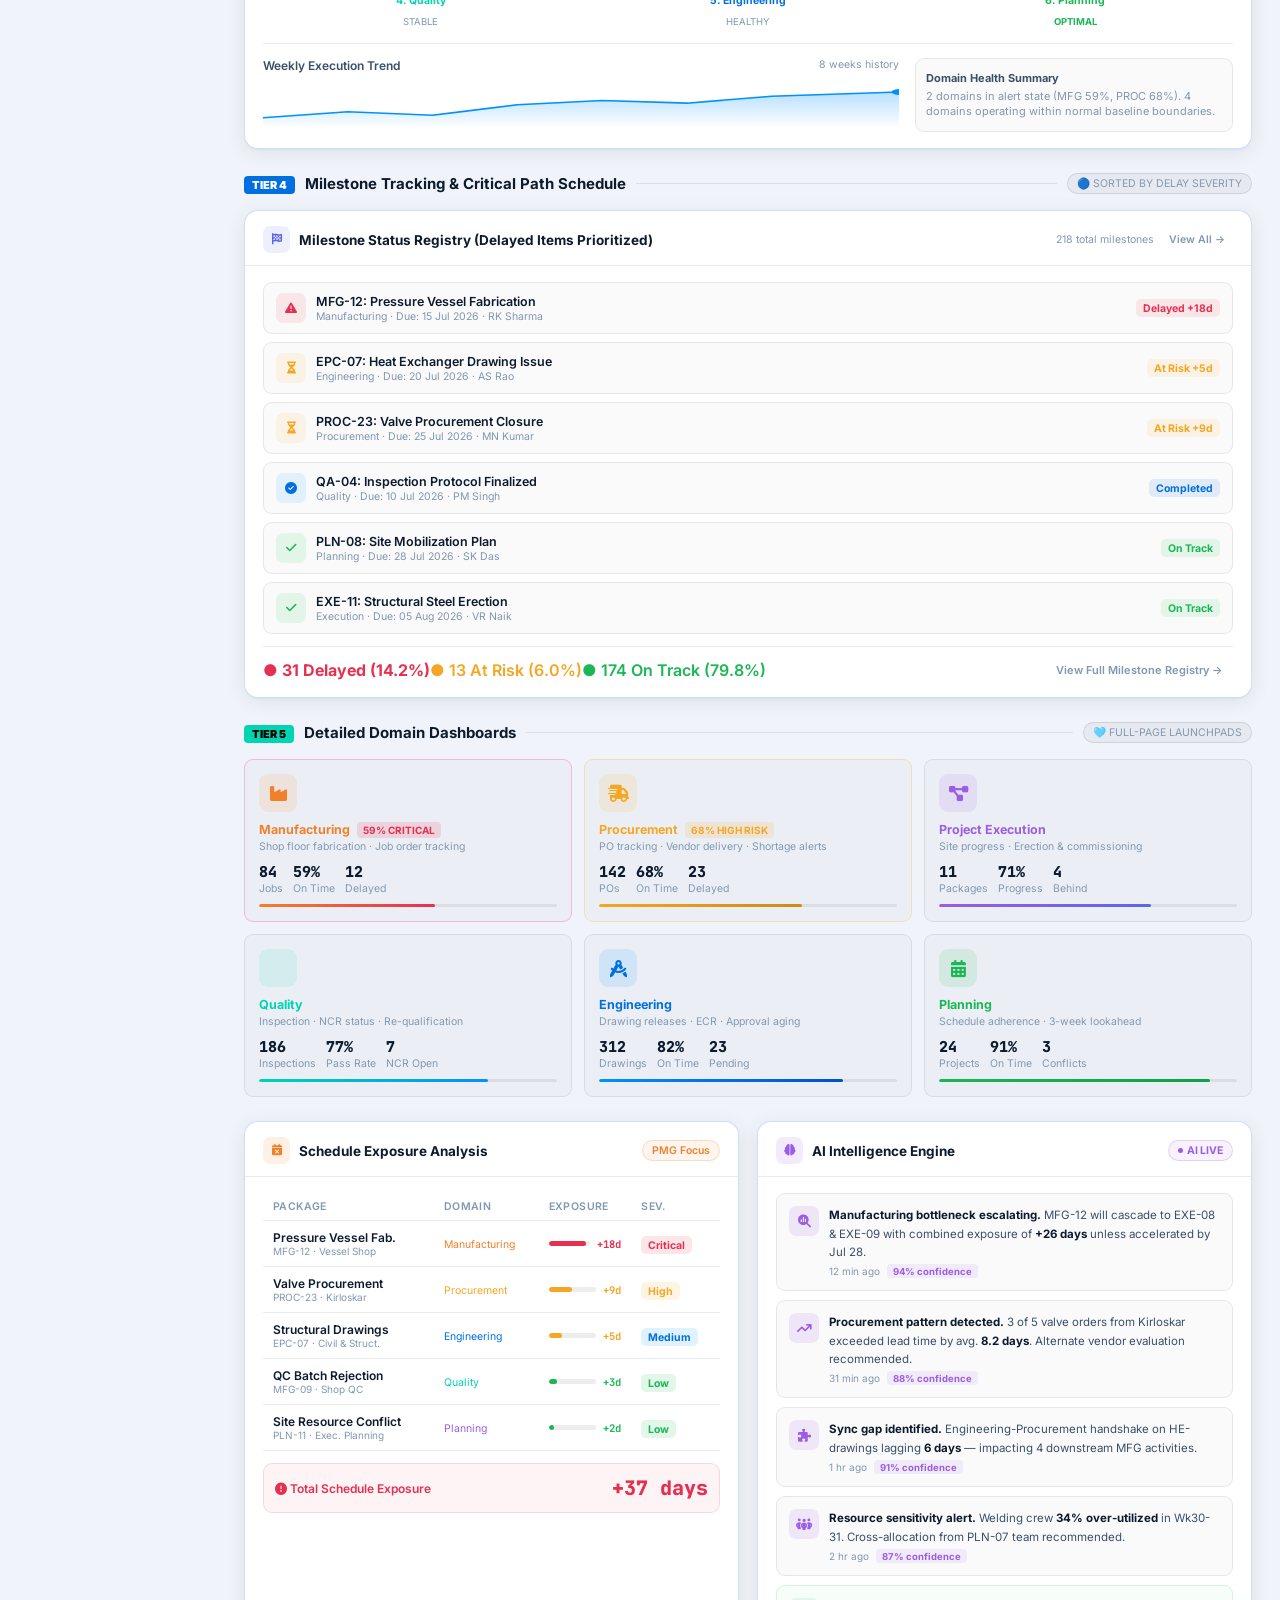
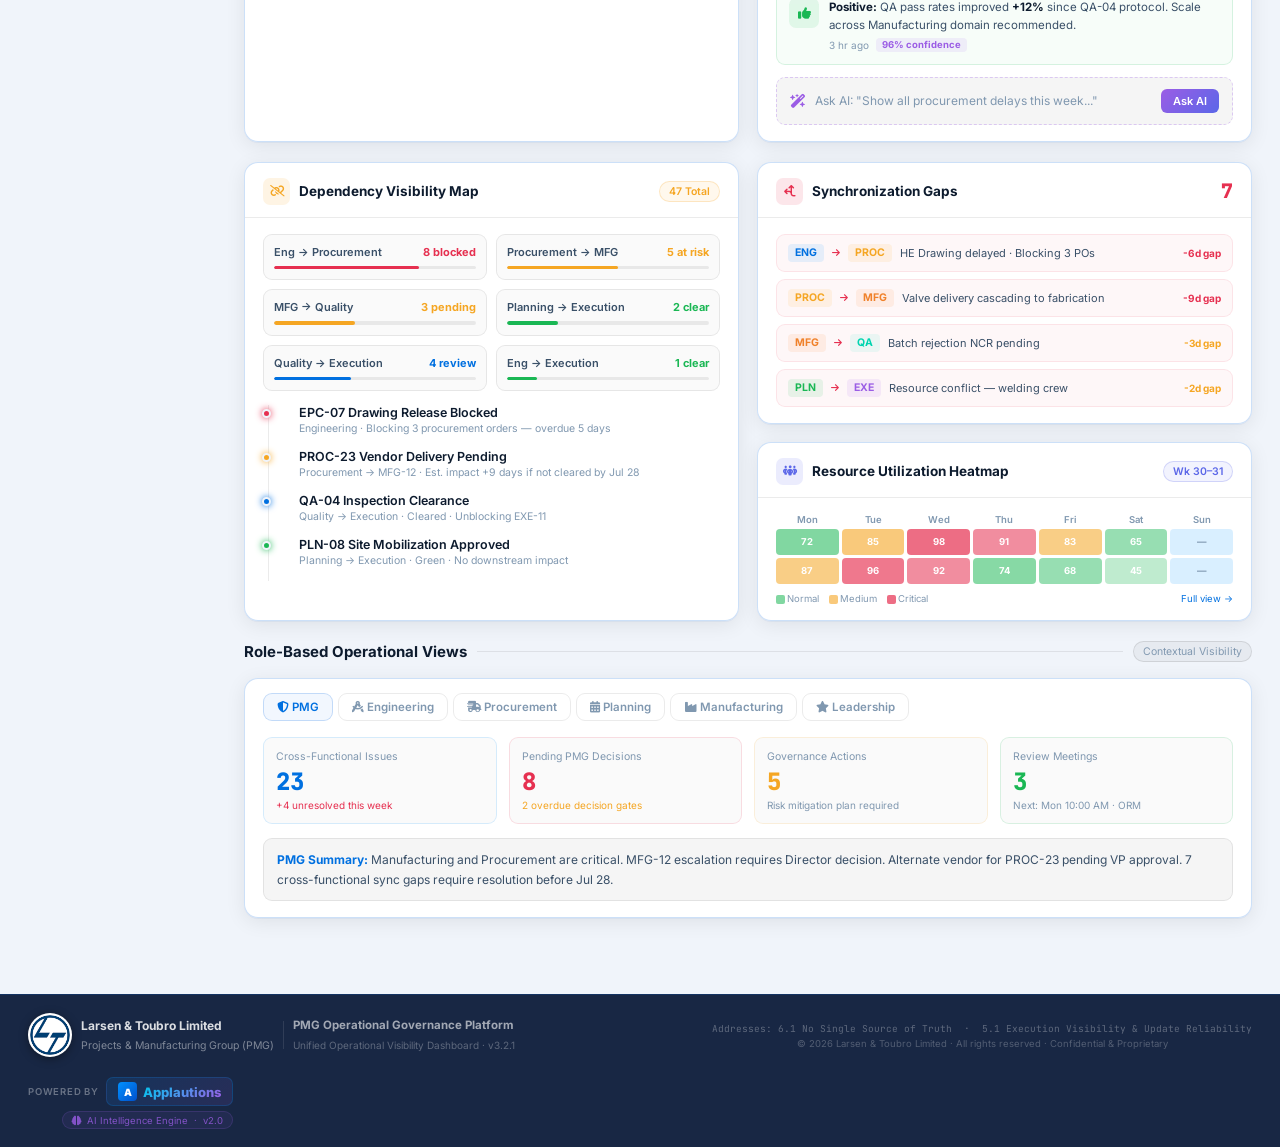
==== commit 03a0cc67: "Manager Dashboard: Add explicit Manager Tier Badges (Tier 1 Action Now → Tier 5 Launchpads) and clea" ====
--- a/index.html
+++ b/index.html
@@ -843,11 +843,11 @@
     </div>
   </div>
 
-  <!-- ═══ PRIORITY 1: CRITICAL ESCALATIONS & BOTTLENECKS ═══ -->
+  <!-- ═══ TIER 1: CRITICAL ESCALATIONS & BOTTLENECKS ═══ -->
   <div class="sec-hdr" id="sec-p1">
-    <h2 class="sec-title"><span style="color:var(--red);font-weight:900;">P1</span> &middot; Active Escalations &amp; Critical Bottlenecks</h2>
+    <h2 class="sec-title"><span style="background:var(--red);color:#fff;font-size:11px;padding:2px 8px;border-radius:4px;font-weight:900;margin-right:6px;">TIER 1</span> Active Escalations &amp; Critical Bottlenecks</h2>
     <div class="sec-line"></div>
-    <div class="sec-tag" style="background:rgba(230,48,80,.1);color:var(--red);border-color:rgba(230,48,80,.3);font-weight:700;">IMMEDIATE ACTION REQUIRED</div>
+    <div class="sec-tag" style="background:rgba(230,48,80,.12);color:var(--red);border-color:rgba(230,48,80,.3);font-weight:800;">🔴 ACTION REQUIRED NOW</div>
   </div>
   <div class="g2" style="display:grid;grid-template-columns:1fr 1fr;gap:20px;margin-bottom:24px;">
     <!-- Escalation Monitor Card -->
@@ -941,17 +941,17 @@
     </div>
   </div>
 
-  <!-- ═══ PRIORITY 2: RESOURCE RISK HEATMAP ═══ -->
+  <!-- ═══ TIER 2: RESOURCE RISK EXPOSURE ═══ -->
   <div class="sec-hdr" id="sec-heatmap">
-    <h2 class="sec-title"><span style="color:var(--orange);font-weight:900;">P2</span> &middot; Resource Risk Exposure</h2>
+    <h2 class="sec-title"><span style="background:var(--orange);color:#fff;font-size:11px;padding:2px 8px;border-radius:4px;font-weight:900;margin-right:6px;">TIER 2</span> Resource &amp; Capacity Risks</h2>
     <div class="sec-line"></div>
-    <div class="sec-tag" style="background:rgba(240,129,42,.1);color:var(--orange);border-color:rgba(240,129,42,.3);font-weight:700;">EXECUTIVE BIRD'S EYE VIEW</div>
+    <div class="sec-tag" style="background:rgba(240,129,42,.1);color:var(--orange);border-color:rgba(240,129,42,.3);font-weight:700;">🟠 HIGH-RISK RESOURCE BOTTLENECKS</div>
   </div>
   <div class="card" style="margin-bottom:24px;">
     <div class="card-hdr" style="display:flex;justify-content:space-between;align-items:center;">
       <div class="card-title">
         <div class="c-icon" style="background:rgba(230,48,80,.1);color:var(--red)"><i class="fa-solid fa-fire-flame-curved"></i></div>
-        Resource Exposure (Bird's Eye Overview)
+        Top 3 At-Risk Resource Categories
       </div>
       <div style="display:flex;gap:4px;background:var(--table-stripe);padding:3px;border-radius:8px;border:1px solid var(--border-subtle);">
         <button id="btnSummaryView" class="btn btn-ghost" style="padding:4px 10px;font-size:11px;border-radius:6px;background:var(--bg-card-solid);color:var(--text-h);font-weight:700;" onclick="toggleHeatmapView('summary')"><i class="fa-solid fa-chart-pie"></i> Executive Summary</button>
@@ -994,8 +994,8 @@
           </div>
         </div>
         <div style="font-size:11px;color:var(--text-muted);background:var(--table-stripe);padding:10px 14px;border-radius:var(--radius-sm);border:1px solid var(--border-subtle);display:flex;justify-content:space-between;align-items:center;">
-          <span>💡 <strong>Bird's Eye Takeaway:</strong> 3 out of 8 resource categories require active management. The remaining 5 (Piping, Electrical, Design, Planning, Civil) are operating within normal risk limits.</span>
-          <button class="btn btn-ghost" style="font-size:10.5px;padding:3px 8px;" onclick="toggleHeatmapView('grid')">View Full 32-Cell Grid &rarr;</button>
+          <span>💡 <strong>Manager Summary:</strong> 3 out of 8 categories require active management intervention. The remaining 5 are operating within normal limits.</span>
+          <button class="btn btn-ghost" style="font-size:10.5px;padding:3px 8px;" onclick="toggleHeatmapView('grid')">View Full Grid &rarr;</button>
         </div>
       </div>
 
@@ -1122,11 +1122,11 @@
     </div>
   </div>
 
-  <!-- ═══ PRIORITY 4: MILESTONE TRACKING & DEPENDENCY STATUS ═══ -->
+  <!-- ═══ TIER 4: MILESTONE TRACKING & DEPENDENCY STATUS ═══ -->
   <div class="sec-hdr" id="sec-milestones">
-    <h2 class="sec-title"><span style="color:var(--blue);font-weight:900;">P4</span> &middot; Milestone Tracking &amp; Critical Path Schedule</h2>
+    <h2 class="sec-title"><span style="background:var(--blue);color:#fff;font-size:11px;padding:2px 8px;border-radius:4px;font-weight:900;margin-right:6px;">TIER 4</span> Milestone Tracking &amp; Critical Path Schedule</h2>
     <div class="sec-line"></div>
-    <div class="sec-tag">SORTED BY DELAY SEVERITY</div>
+    <div class="sec-tag">🔵 SORTED BY DELAY SEVERITY</div>
   </div>
   <div class="card" style="margin-bottom:24px;">
     <div class="card-hdr">
@@ -1183,11 +1183,11 @@
     </div>
   </div>
 
-  <!-- ═══ PRIORITY 5: WORKFLOW DOMAIN DIRECTORY ═══ -->
+  <!-- ═══ TIER 5: WORKFLOW DOMAIN LAUNCHPADS ═══ -->
   <div class="sec-hdr" id="sec-domains">
-    <h2 class="sec-title"><span style="color:var(--teal);font-weight:900;">P5</span> &middot; Workflow Domain Dashboards</h2>
+    <h2 class="sec-title"><span style="background:var(--teal);color:#000;font-size:11px;padding:2px 8px;border-radius:4px;font-weight:900;margin-right:6px;">TIER 5</span> Detailed Domain Dashboards</h2>
     <div class="sec-line"></div>
-    <div class="sec-tag">FULL-PAGE LAUNCHPADS</div>
+    <div class="sec-tag">🩵 FULL-PAGE LAUNCHPADS</div>
   </div>
   <div class="domains-grid" style="margin-bottom:24px">
     <!-- 1. Manufacturing (Highest Risk) -->
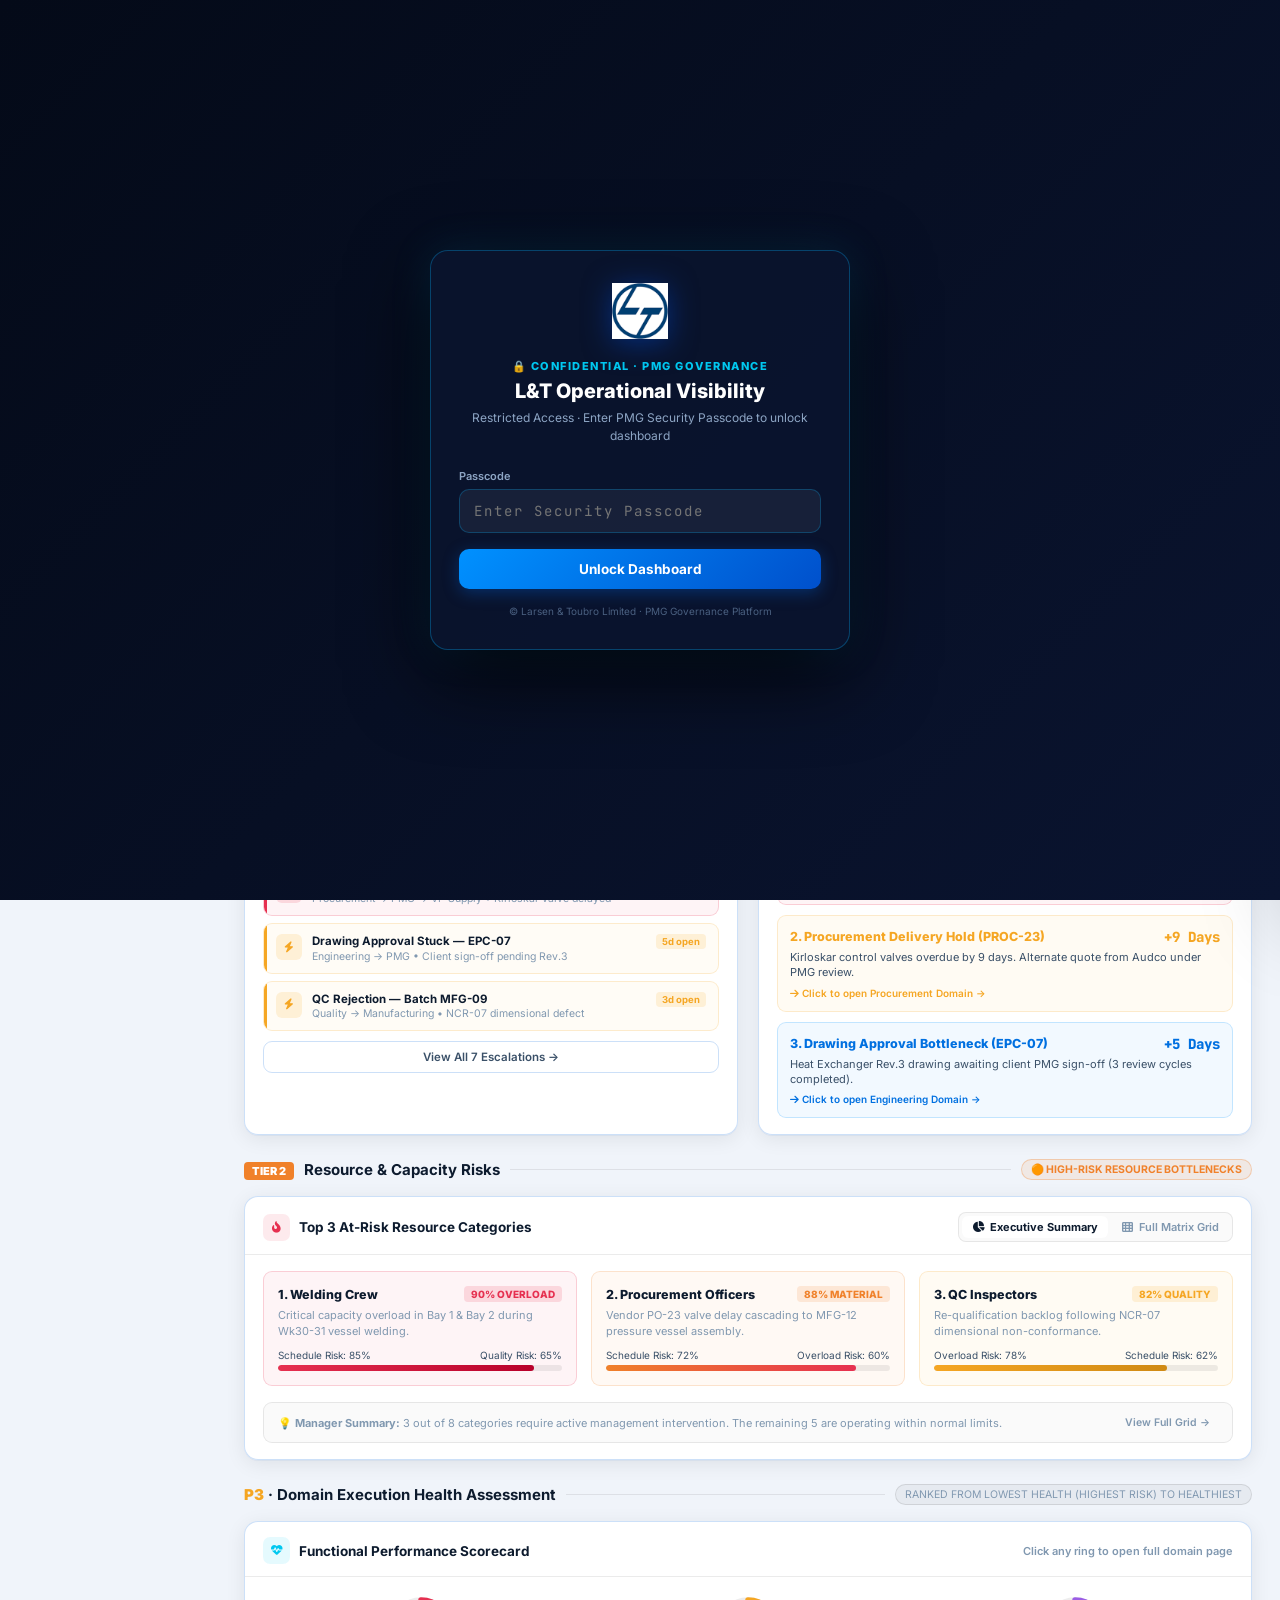
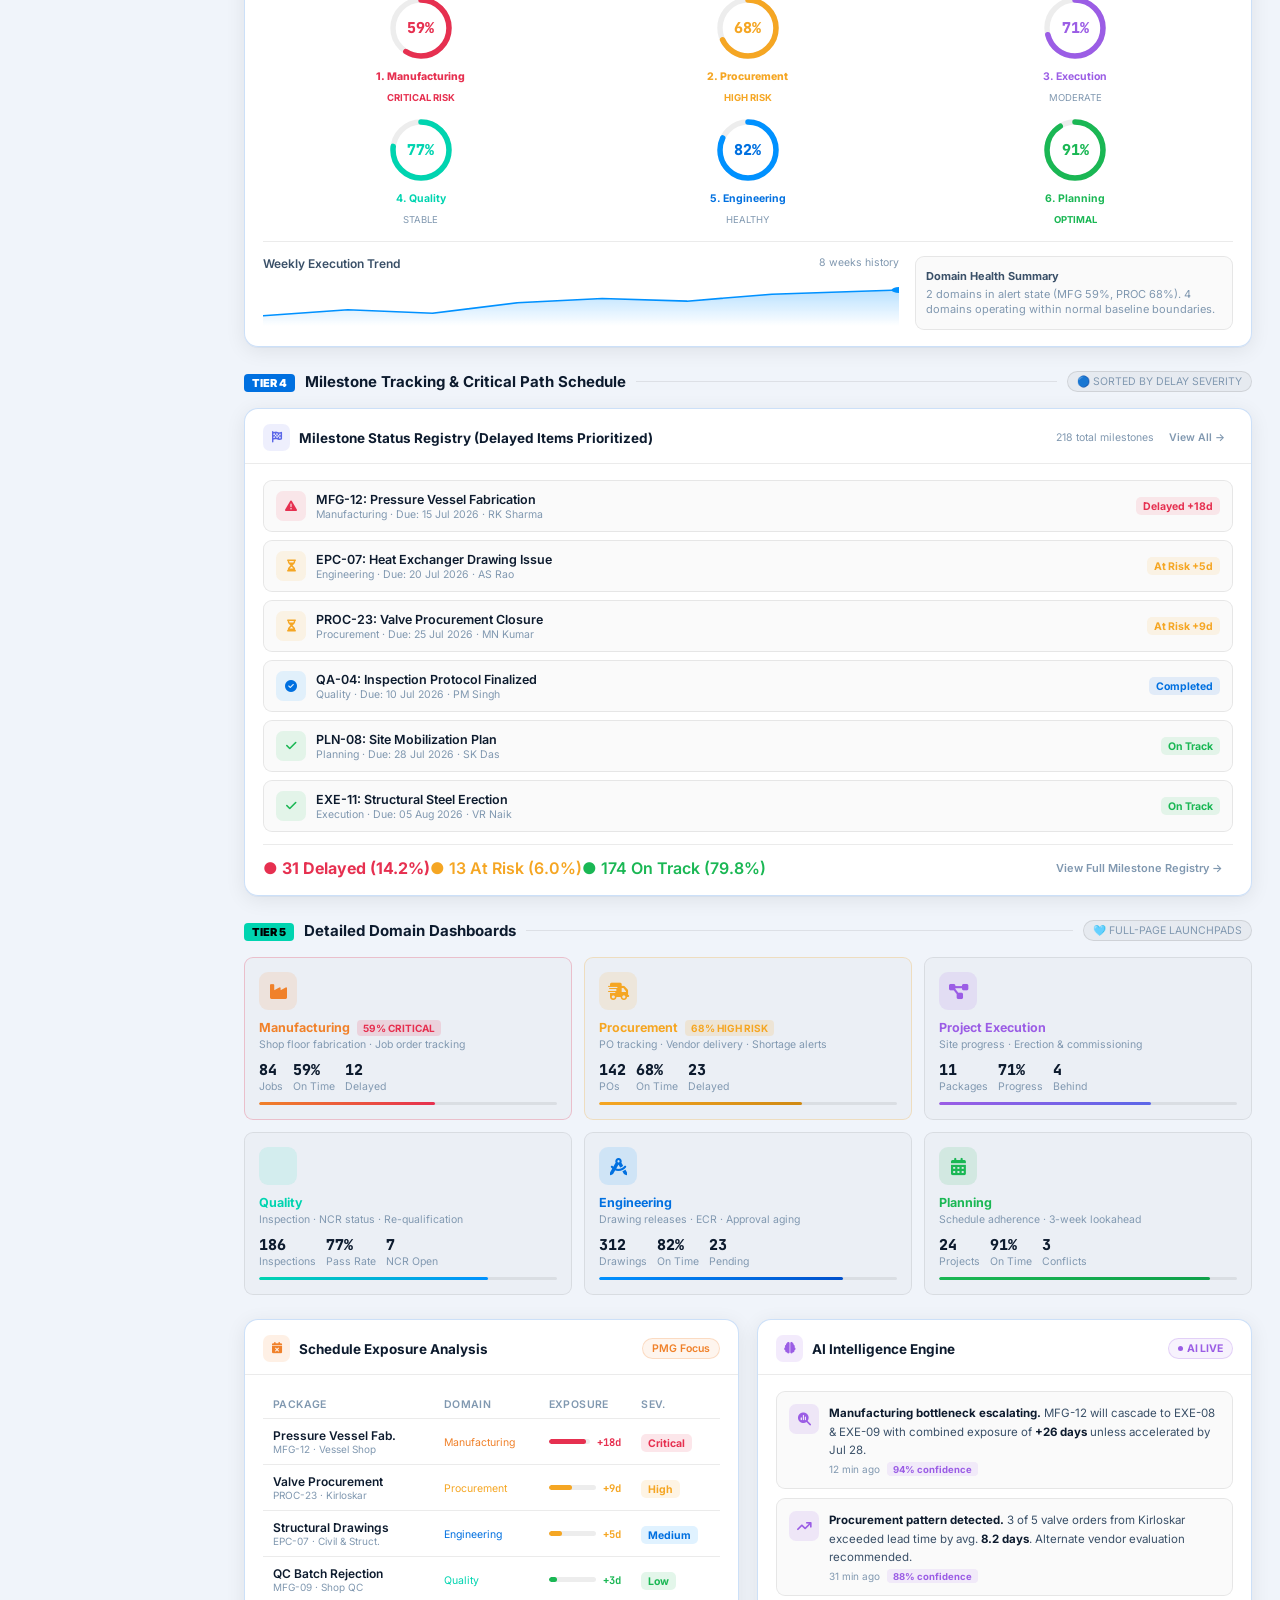
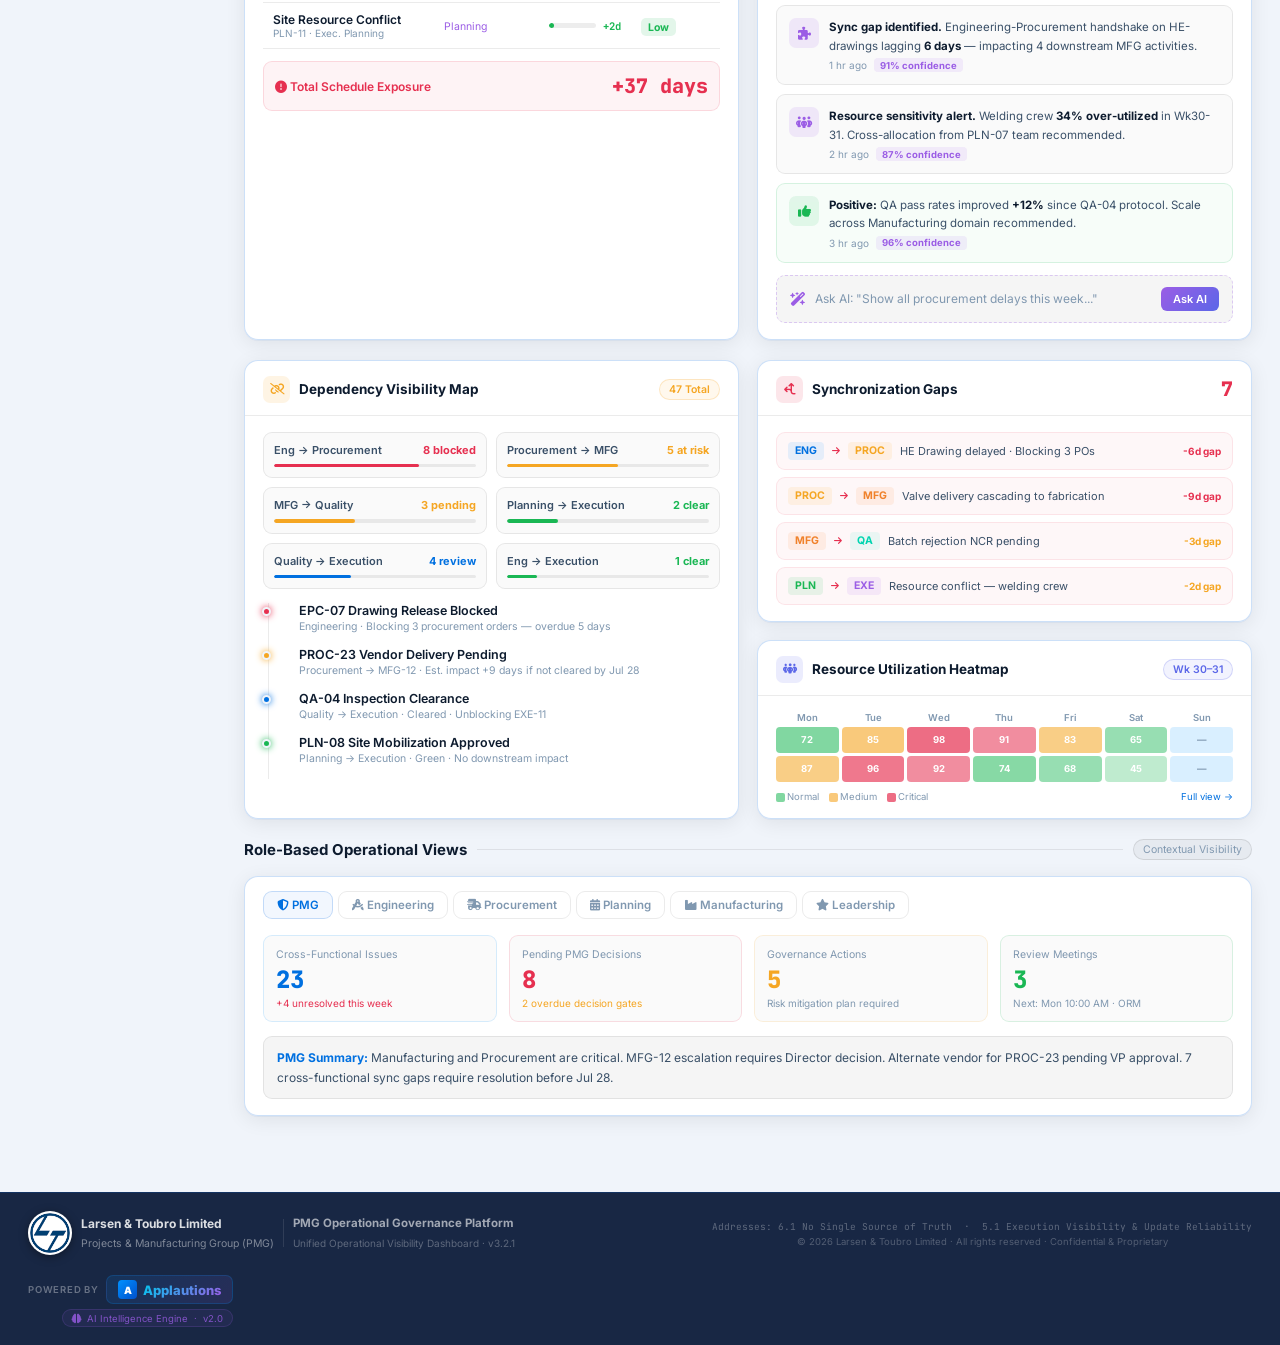
==== commit fa33a4dd: "Executive Dashboard: Add Manager Quick Guide & Term Glossary card + Interactive clickable resource b" ====
--- a/index.html
+++ b/index.html
@@ -797,6 +797,24 @@
     <div class="ss-item ss-sync" style="border-right:none;margin-left:auto"><i class="fa-solid fa-rotate fa-spin"></i>Live &middot; <span id="lastUpdate">just now</span></div>
   </div>
 
+  <!-- GLOSSARY & MANAGER QUICK GUIDE -->
+  <div class="glossary-card" style="margin-top:14px;margin-bottom:18px;">
+    <div class="glossary-hdr">
+      <i class="fa-solid fa-book-open glossary-hdr-icon"></i>
+      <span class="glossary-hdr-title">Manager's Quick Guide &amp; Term Glossary</span>
+      <span class="glossary-hdr-hint">— hover over any underlined term across the dashboard for instant explanations &bull; click any card for full details</span>
+    </div>
+    <div class="glossary-grid">
+      <div class="gterm"><span class="gterm-abbr">Escalation</span><span class="gterm-sep">—</span><span class="gterm-def">Operational blocker raised to PMG/Director for formal decision &amp; resource approval</span></div>
+      <div class="gterm"><span class="gterm-abbr">Critical Path</span><span class="gterm-sep">—</span><span class="gterm-def">Sequence of dependent tasks — any delay directly pushes back final completion</span></div>
+      <div class="gterm"><span class="gterm-abbr">Schedule Exposure</span><span class="gterm-sep">—</span><span class="gterm-def">Total cumulative days of delay across critical activities (+37d current exposure)</span></div>
+      <div class="gterm"><span class="gterm-abbr">Overload Risk</span><span class="gterm-sep">—</span><span class="gterm-def">% above planned crew capacity — >80% increases defect rates &amp; fatigue</span></div>
+      <div class="gterm"><span class="gterm-abbr">Material Risk</span><span class="gterm-sep">—</span><span class="gterm-def">Risk of shop floor fabrication stoppage due to vendor delivery delays</span></div>
+      <div class="gterm"><span class="gterm-abbr">Quality Risk</span><span class="gterm-sep">—</span><span class="gterm-def">Inspection backlog or non-conformance rate threatening final handover clearance</span></div>
+      <div class="gterm"><span class="gterm-abbr">PMG</span><span class="gterm-sep">—</span><span class="gterm-def">Project Management Group (central governance authority across all 6 domains)</span></div>
+    </div>
+  </div>
+
   <!-- KPI GRID (Ordered by Executive Priority: Action Needed → Risk → Overview) -->
   <div class="kpi-grid">
     <!-- P1: Active Escalations -->
@@ -963,7 +981,7 @@
       <div id="hmSummaryView" style="display:block;">
         <div style="display:grid;grid-template-columns:repeat(3,1fr);gap:14px;margin-bottom:16px;">
           <!-- Top Risk 1 -->
-          <div style="padding:14px;background:rgba(230,48,80,.05);border:1px solid rgba(230,48,80,.2);border-radius:var(--radius-sm);cursor:pointer;" onclick="showToast('Welding Crew — Critical Overload Risk (90%)','error')">
+          <div style="padding:14px;background:rgba(230,48,80,.05);border:1px solid rgba(230,48,80,.2);border-radius:var(--radius-sm);cursor:pointer;" onclick="openModal('resource-welding')" data-tip="Click for full Welding Crew risk breakdown">
             <div style="display:flex;justify-content:space-between;align-items:center;margin-bottom:6px;">
               <span style="font-size:12.5px;font-weight:800;color:var(--text-h);">1. Welding Crew</span>
               <span style="font-size:10px;font-weight:800;color:var(--red);background:rgba(230,48,80,.15);padding:2px 7px;border-radius:4px;">90% OVERLOAD</span>
@@ -973,7 +991,7 @@
             <div style="height:6px;background:var(--ring-track);border-radius:3px;overflow:hidden;"><div style="height:100%;width:90%;background:linear-gradient(90deg,#e63050,#b8002a);border-radius:3px;"></div></div>
           </div>
           <!-- Top Risk 2 -->
-          <div style="padding:14px;background:rgba(240,129,42,.05);border:1px solid rgba(240,129,42,.2);border-radius:var(--radius-sm);cursor:pointer;" onclick="showToast('Procurement Officers — Critical Material Risk (88%)','error')">
+          <div style="padding:14px;background:rgba(240,129,42,.05);border:1px solid rgba(240,129,42,.2);border-radius:var(--radius-sm);cursor:pointer;" onclick="openModal('resource-procurement')" data-tip="Click for full Procurement Officers risk breakdown">
             <div style="display:flex;justify-content:space-between;align-items:center;margin-bottom:6px;">
               <span style="font-size:12.5px;font-weight:800;color:var(--text-h);">2. Procurement Officers</span>
               <span style="font-size:10px;font-weight:800;color:var(--orange);background:rgba(240,129,42,.15);padding:2px 7px;border-radius:4px;">88% MATERIAL</span>
@@ -983,7 +1001,7 @@
             <div style="height:6px;background:var(--ring-track);border-radius:3px;overflow:hidden;"><div style="height:100%;width:88%;background:linear-gradient(90deg,#f0812a,#e63050);border-radius:3px;"></div></div>
           </div>
           <!-- Top Risk 3 -->
-          <div style="padding:14px;background:rgba(245,166,35,.05);border:1px solid rgba(245,166,35,.2);border-radius:var(--radius-sm);cursor:pointer;" onclick="showToast('QC Inspectors — Critical Quality Risk (82%)','warn')">
+          <div style="padding:14px;background:rgba(245,166,35,.05);border:1px solid rgba(245,166,35,.2);border-radius:var(--radius-sm);cursor:pointer;" onclick="openModal('resource-qc')" data-tip="Click for full QC Inspectors risk breakdown">
             <div style="display:flex;justify-content:space-between;align-items:center;margin-bottom:6px;">
               <span style="font-size:12.5px;font-weight:800;color:var(--text-h);">3. QC Inspectors</span>
               <span style="font-size:10px;font-weight:800;color:var(--yellow);background:rgba(245,166,35,.15);padding:2px 7px;border-radius:4px;">82% QUALITY</span>
@@ -2109,6 +2127,21 @@
     'pmg-decisions':{title:'Pending PMG Decisions (8)',body:'<div style="display:flex;flex-direction:column;gap:8px">'+[['Approve MFG-12 recovery plan budget','Critical','2d overdue'],['Alternate vendor approval PROC-23 (Audco)','High','1d overdue'],['Welding crew reallocation PLN-07','Medium','Due today'],['QA protocol scale-up to MFG domain','Medium','Due Jul 26'],['Engineering-Client escalation EPC-07','Medium','Due Jul 22'],['NCR-07 repair authorization','Low','Due Jul 25'],['Wk31 overtime schedule approval','Low','Due Jul 25'],['Risk registry review Q3','Low','Due Aug 1']].map(function(d){return '<div class="ms-item" onclick="showToast(\'Decision logged: \'+this.querySelector(\'.ms-name\').textContent,\'success\')"><div class="ms-info"><div class="ms-name">'+d[0]+'</div><div class="ms-meta">Severity: '+d[1]+' &middot; '+d[2]+'</div></div><button class="btn btn-primary" style="padding:4px 10px;font-size:10.5px" onclick="event.stopPropagation();showToast(\'Decision approved\',\'success\')">Approve</button></div>';}).join('')+'</div>',footer:'<button class="btn btn-outline" onclick="closeModal()">Close</button>'},
     governance:{title:'Governance Actions',body:'<div style="font-size:13px;color:var(--text-p);line-height:1.7">5 governance actions requiring PMG attention:<br><br>1. Risk mitigation plan for MFG-12<br>2. Vendor performance review — Kirloskar<br>3. Cross-domain sync protocol update<br>4. Q3 schedule exposure report<br>5. AI recommendation review session</div>',footer:'<button class="btn btn-outline" onclick="closeModal()">Close</button>'},
     meetings:{title:'Review Meetings This Week',body:'<div style="display:flex;flex-direction:column;gap:9px">'+[['Operational Review Meeting (ORM)','Mon Jul 28, 10:00 AM','PMG Lead + All Domain Heads','Conference Room 3A'],['MFG-12 Recovery Plan Review','Tue Jul 29, 2:00 PM','PMG + Manufacturing + Director','Video Call'],['Vendor Evaluation — PROC-23','Wed Jul 30, 11:00 AM','PMG + Procurement + VP Supply','Conference Room 1B']].map(function(m){return '<div class="ms-item"><div class="ms-ico" style="background:rgba(0,145,255,.1);color:var(--blue)"><i class="fa-solid fa-calendar"></i></div><div class="ms-info"><div class="ms-name">'+m[0]+'</div><div class="ms-meta">'+m[1]+' &middot; '+m[2]+'<br>'+m[3]+'</div></div></div>';}).join('')+'</div>',footer:'<button class="btn btn-primary" onclick="showToast(\"Meeting reminders set\",\"success\");closeModal()"><i class="fa-solid fa-bell"></i> Set Reminders</button><button class="btn btn-outline" onclick="closeModal()">Close</button>'},
+    'resource-welding':{
+      title:'Critical Resource Breakdown — Welding Crew',
+      body:'<div style="padding:14px;background:rgba(230,48,80,.06);border:1px solid rgba(230,48,80,.2);border-radius:8px;margin-bottom:14px"><div style="font-size:13px;font-weight:800;color:var(--red);margin-bottom:6px"><i class="fa-solid fa-fire"></i> 90% Capacity Overload — Vessel Bay 1 &amp; 2</div><div style="font-size:12px;color:var(--text-p);line-height:1.5">22 welders assigned. Peak load during Wk30-31 pressure vessel welding. Sustained overutilization increases NCR risk by 23%.</div></div><div class="dinfo-row"><span class="dinfo-lbl">Schedule Risk</span><span class="dinfo-val" style="color:var(--red)">85% (Critical)</span></div><div class="dinfo-row"><span class="dinfo-lbl">Overload Risk</span><span class="dinfo-val" style="color:var(--red)">90% (Critical)</span></div><div class="dinfo-row"><span class="dinfo-lbl">Material Risk</span><span class="dinfo-val" style="color:var(--orange)">70% (High)</span></div><div class="dinfo-row"><span class="dinfo-lbl">Quality Risk</span><span class="dinfo-val" style="color:var(--orange)">65% (High)</span></div><div style="margin-top:14px;padding:10px;background:var(--table-stripe);border-radius:6px;border:1px solid var(--border-subtle)"><div style="font-size:11px;font-weight:700;color:var(--text-h);margin-bottom:4px">💡 Manager Action Recommendation</div><div style="font-size:11px;color:var(--text-muted);line-height:1.4">Reallocate 4 certified welders from Site Erection PLN-07 to Vessel Bay 1 for 10 days. Mandatory overtime approved by PMG.</div></div>',
+      footer:'<button class="btn btn-primary" onclick="showToast(\"Welding crew reallocation requested!\",\"success\");closeModal()"><i class="fa-solid fa-user-plus"></i> Approve Reallocation</button><button class="btn btn-outline" onclick="closeModal()">Close</button>'
+    },
+    'resource-procurement':{
+      title:'Critical Resource Breakdown — Procurement Officers',
+      body:'<div style="padding:14px;background:rgba(240,129,42,.06);border:1px solid rgba(240,129,42,.2);border-radius:8px;margin-bottom:14px"><div style="font-size:13px;font-weight:800;color:var(--orange);margin-bottom:6px"><i class="fa-solid fa-truck-fast"></i> 88% Material Risk — PO-23 Valve Shortage</div><div style="font-size:12px;color:var(--text-p);line-height:1.5">Kirloskar control valve delivery delayed by 9 days. MFG-12 pressure vessel assembly is currently held in Vessel Bay.</div></div><div class="dinfo-row"><span class="dinfo-lbl">Material Risk</span><span class="dinfo-val" style="color:var(--red)">88% (Critical)</span></div><div class="dinfo-row"><span class="dinfo-lbl">Schedule Risk</span><span class="dinfo-val" style="color:var(--orange)">72% (High)</span></div><div class="dinfo-row"><span class="dinfo-lbl">Overload Risk</span><span class="dinfo-val" style="color:var(--orange)">60% (High)</span></div><div style="margin-top:14px;padding:10px;background:var(--table-stripe);border-radius:6px;border:1px solid var(--border-subtle)"><div style="font-size:11px;font-weight:700;color:var(--text-h);margin-bottom:4px">💡 Manager Action Recommendation</div><div style="font-size:11px;color:var(--text-muted);line-height:1.4">Approve alternate vendor Audco quote (3-day delivery window). Procurement officer assigned for daily expediting.</div></div>',
+      footer:'<button class="btn btn-primary" onclick="goTo(\'procurement.html\')"><i class="fa-solid fa-arrow-up-right-from-square"></i> Open Procurement Page</button><button class="btn btn-outline" onclick="closeModal()">Close</button>'
+    },
+    'resource-qc':{
+      title:'Critical Resource Breakdown — QC Inspectors',
+      body:'<div style="padding:14px;background:rgba(245,166,35,.06);border:1px solid rgba(245,166,35,.2);border-radius:8px;margin-bottom:14px"><div style="font-size:13px;font-weight:800;color:var(--yellow);margin-bottom:6px"><i class="fa-solid fa-shield-check"></i> 82% Quality Risk — Re-inspection Backlog</div><div style="font-size:12px;color:var(--text-p);line-height:1.5">Re-qualification queue backlog following NCR-07 dimensional non-conformance.</div></div><div class="dinfo-row"><span class="dinfo-lbl">Quality Risk</span><span class="dinfo-val" style="color:var(--red)">82% (Critical)</span></div><div class="dinfo-row"><span class="dinfo-lbl">Overload Risk</span><span class="dinfo-val" style="color:var(--orange)">78% (High)</span></div><div class="dinfo-row"><span class="dinfo-lbl">Schedule Risk</span><span class="dinfo-val" style="color:var(--orange)">62% (High)</span></div><div style="margin-top:14px;padding:10px;background:var(--table-stripe);border-radius:6px;border:1px solid var(--border-subtle)"><div style="font-size:11px;font-weight:700;color:var(--text-h);margin-bottom:4px">💡 Manager Action Recommendation</div><div style="font-size:11px;color:var(--text-muted);line-height:1.4">Deploy 2 additional QC inspectors for weekend re-qualification testing to clear 72-hour backlog.</div></div>',
+      footer:'<button class="btn btn-primary" onclick="goTo(\'quality.html\')"><i class="fa-solid fa-arrow-up-right-from-square"></i> Open Quality Page</button><button class="btn btn-outline" onclick="closeModal()">Close</button>'
+    },
   };
 
   var m=modals[type];
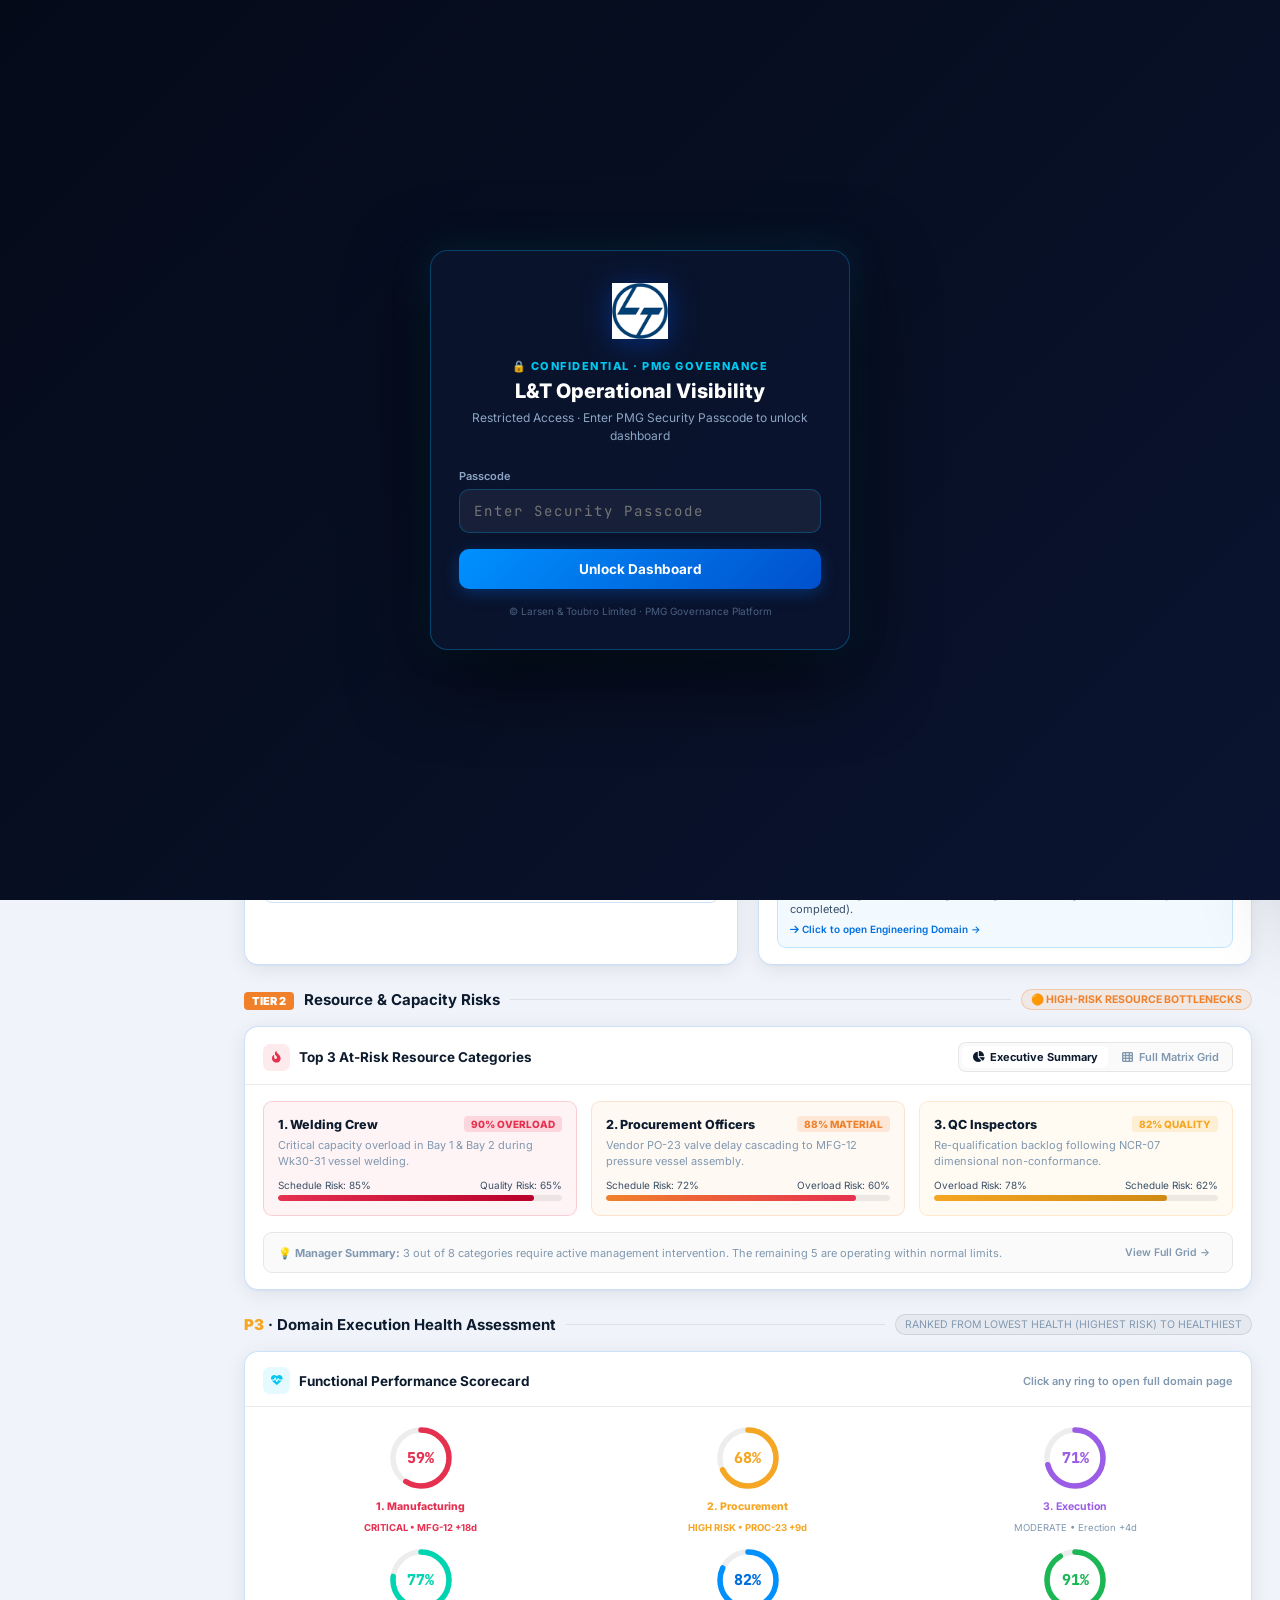
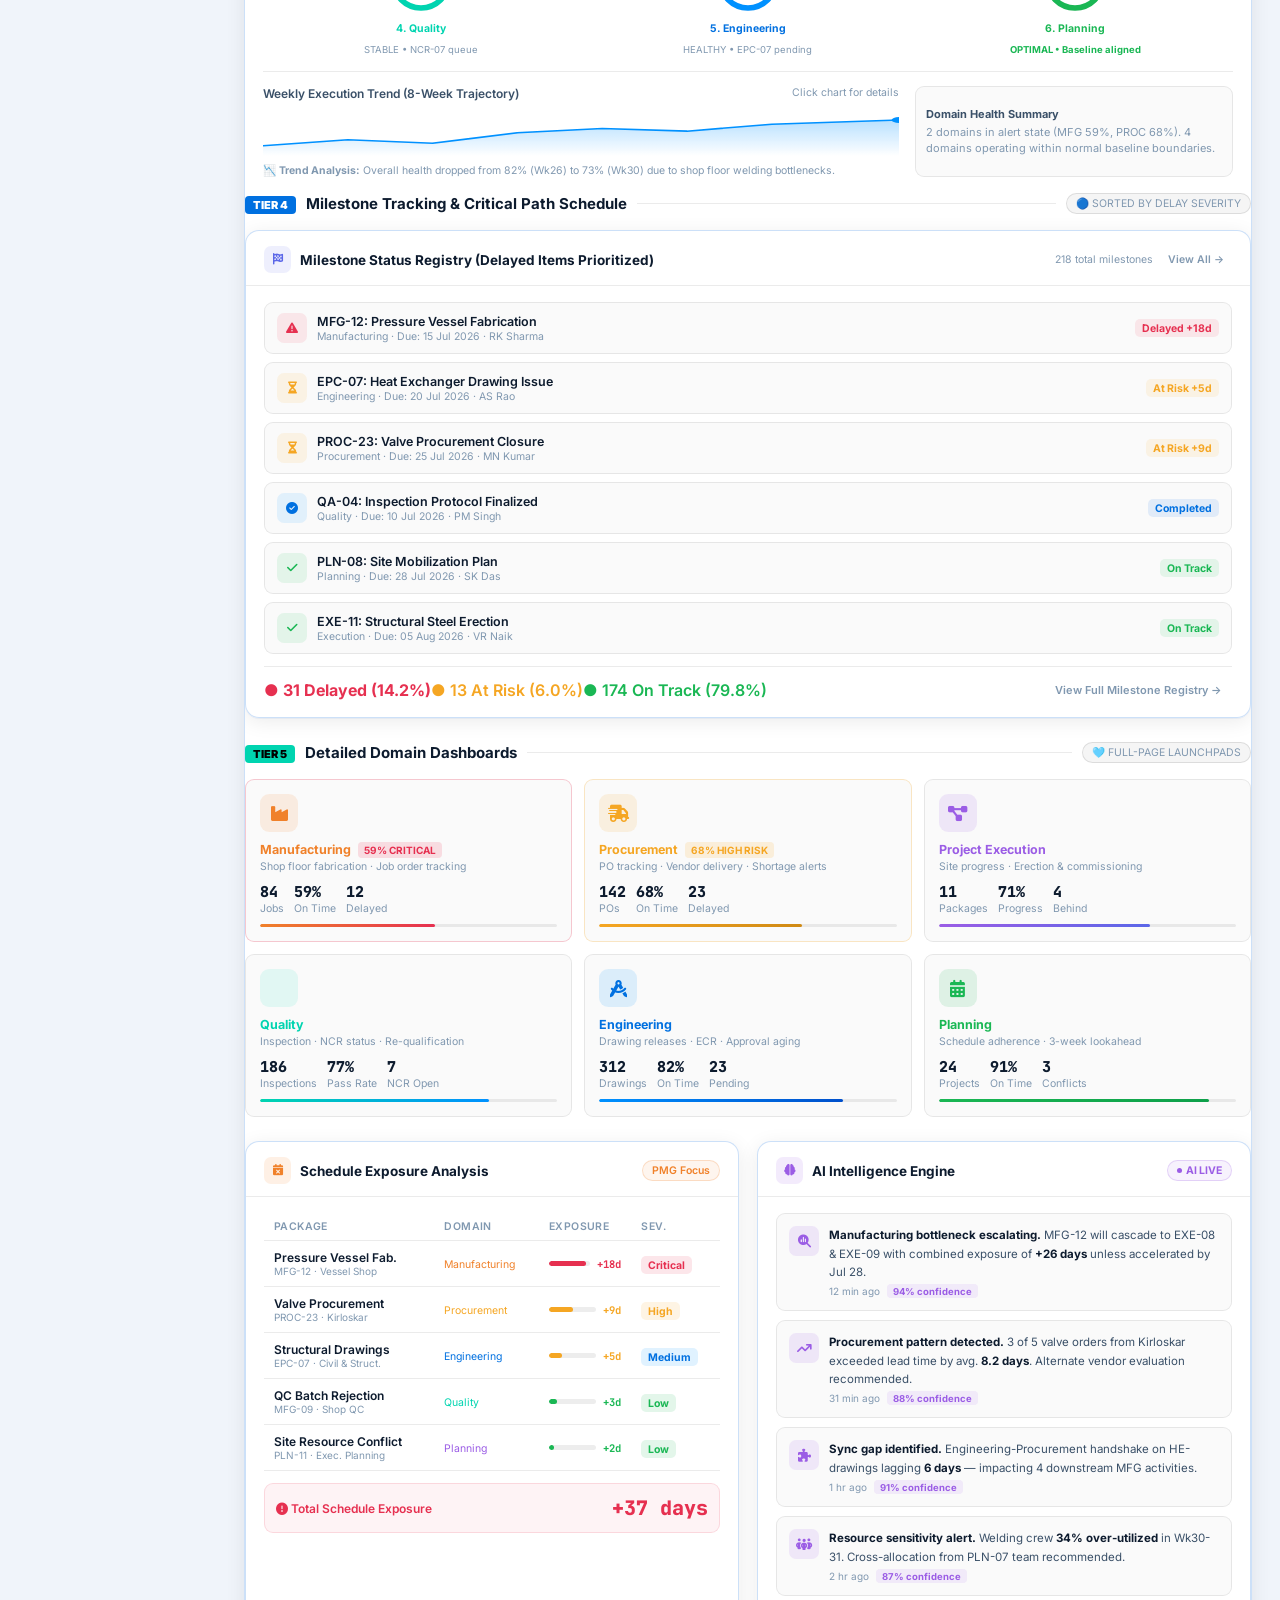
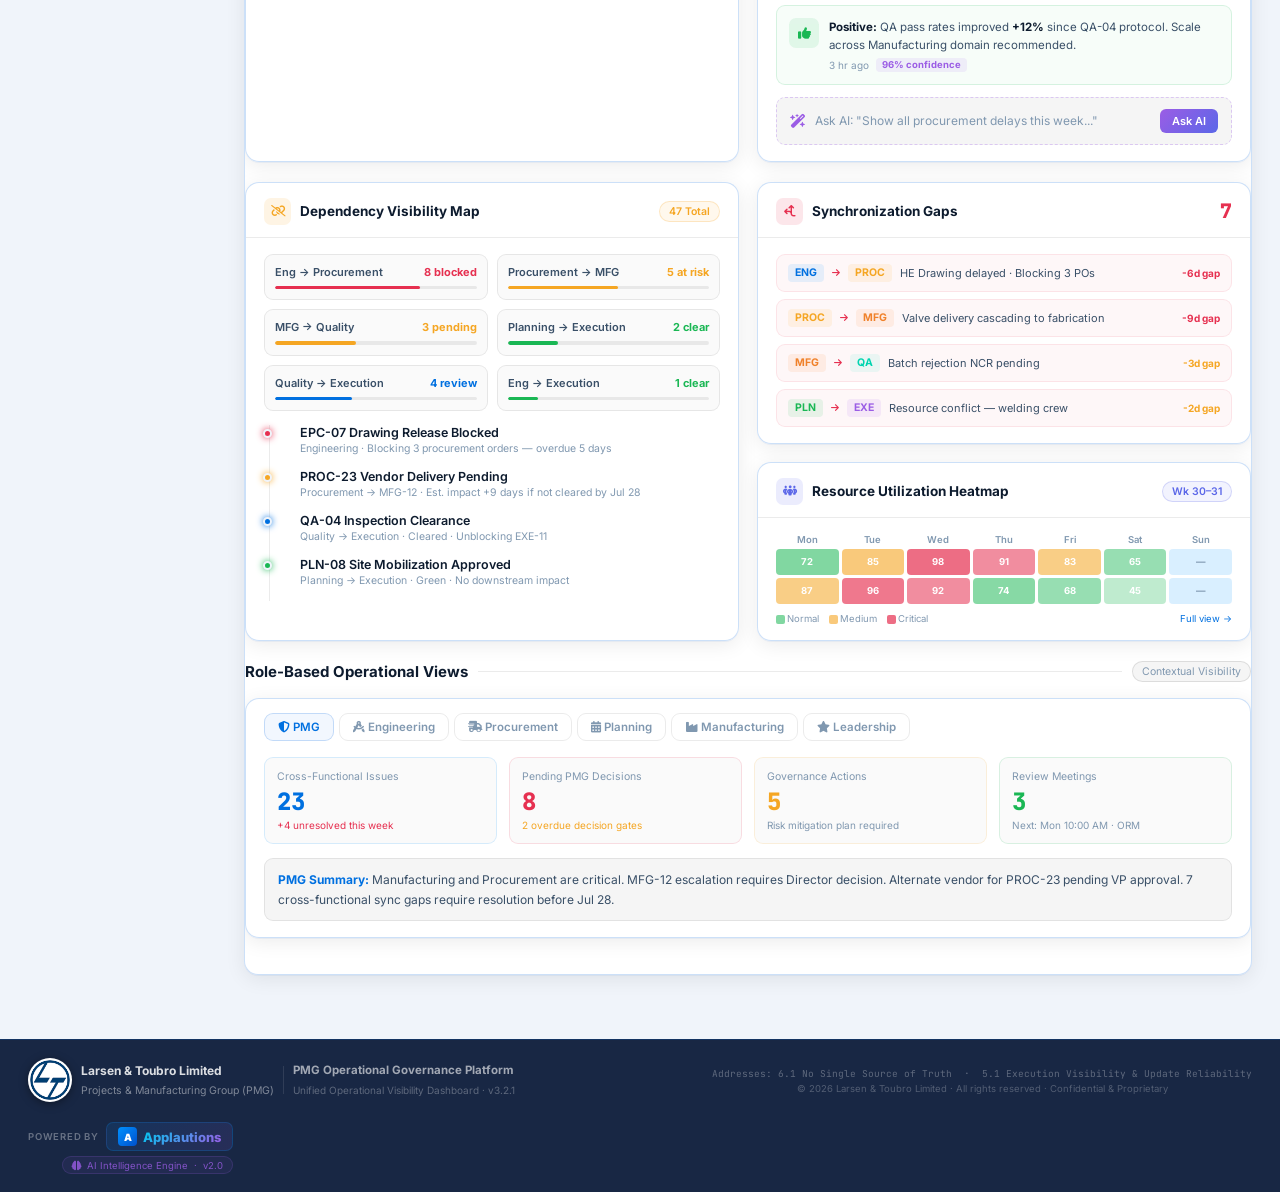
==== commit fadd23c2: "UI Refinement: Remove raw text glossary block. Add clean inline explanations right inside KPI cards," ====
--- a/index.html
+++ b/index.html
@@ -797,66 +797,59 @@
     <div class="ss-item ss-sync" style="border-right:none;margin-left:auto"><i class="fa-solid fa-rotate fa-spin"></i>Live &middot; <span id="lastUpdate">just now</span></div>
   </div>
 
-  <!-- GLOSSARY & MANAGER QUICK GUIDE -->
-  <div class="glossary-card" style="margin-top:14px;margin-bottom:18px;">
-    <div class="glossary-hdr">
-      <i class="fa-solid fa-book-open glossary-hdr-icon"></i>
-      <span class="glossary-hdr-title">Manager's Quick Guide &amp; Term Glossary</span>
-      <span class="glossary-hdr-hint">— hover over any underlined term across the dashboard for instant explanations &bull; click any card for full details</span>
-    </div>
-    <div class="glossary-grid">
-      <div class="gterm"><span class="gterm-abbr">Escalation</span><span class="gterm-sep">—</span><span class="gterm-def">Operational blocker raised to PMG/Director for formal decision &amp; resource approval</span></div>
-      <div class="gterm"><span class="gterm-abbr">Critical Path</span><span class="gterm-sep">—</span><span class="gterm-def">Sequence of dependent tasks — any delay directly pushes back final completion</span></div>
-      <div class="gterm"><span class="gterm-abbr">Schedule Exposure</span><span class="gterm-sep">—</span><span class="gterm-def">Total cumulative days of delay across critical activities (+37d current exposure)</span></div>
-      <div class="gterm"><span class="gterm-abbr">Overload Risk</span><span class="gterm-sep">—</span><span class="gterm-def">% above planned crew capacity — >80% increases defect rates &amp; fatigue</span></div>
-      <div class="gterm"><span class="gterm-abbr">Material Risk</span><span class="gterm-sep">—</span><span class="gterm-def">Risk of shop floor fabrication stoppage due to vendor delivery delays</span></div>
-      <div class="gterm"><span class="gterm-abbr">Quality Risk</span><span class="gterm-sep">—</span><span class="gterm-def">Inspection backlog or non-conformance rate threatening final handover clearance</span></div>
-      <div class="gterm"><span class="gterm-abbr">PMG</span><span class="gterm-sep">—</span><span class="gterm-def">Project Management Group (central governance authority across all 6 domains)</span></div>
-    </div>
-  </div>
-
   <!-- KPI GRID (Ordered by Executive Priority: Action Needed → Risk → Overview) -->
   <div class="kpi-grid">
     <!-- P1: Active Escalations -->
-    <div class="kpi-card" style="--kbar:linear-gradient(90deg,#e63050,#b8002a);--kibg:rgba(230,48,80,.12);--kicol:var(--red);--khover:rgba(230,48,80,.3)" onclick="openDrawer('esc-all')" data-tip="P1 Priority: Active escalations requiring executive intervention">
+    <div class="kpi-card" style="--kbar:linear-gradient(90deg,#e63050,#b8002a);--kibg:rgba(230,48,80,.12);--kicol:var(--red);--khover:rgba(230,48,80,.3)" onclick="openDrawer('esc-all')" data-tip="Active escalations raised to PMG/Director for formal decision">
       <div class="kpi-icon"><i class="fa-solid fa-triangle-exclamation"></i></div>
       <div class="kpi-val" data-target="7" style="color:var(--red)">0</div>
       <div class="kpi-lbl">Active Escalations</div>
+      <div style="font-size:10px;color:var(--text-muted);margin-top:2px;margin-bottom:4px;">Blockers needing Director sign-off</div>
       <div class="kpi-delta dn"><i class="fa-solid fa-fire"></i> 2 Critical &bull; Action Needed</div>
     </div>
+
     <!-- P1: Delayed Milestones -->
-    <div class="kpi-card" style="--kbar:linear-gradient(90deg,#f0812a,#e63050);--kibg:rgba(240,129,42,.12);--kicol:var(--orange);--khover:rgba(240,129,42,.3)" onclick="openDrawer('kpi','delayed')" data-tip="P1 Priority: Milestones currently behind baseline schedule">
+    <div class="kpi-card" style="--kbar:linear-gradient(90deg,#f0812a,#e63050);--kibg:rgba(240,129,42,.12);--kicol:var(--orange);--khover:rgba(240,129,42,.3)" onclick="openDrawer('kpi','delayed')" data-tip="Milestones currently behind baseline schedule target">
       <div class="kpi-icon"><i class="fa-solid fa-clock-rotate-left"></i></div>
       <div class="kpi-val" data-target="31" style="color:var(--orange)">0</div>
       <div class="kpi-lbl">Delayed Milestones</div>
+      <div style="font-size:10px;color:var(--text-muted);margin-top:2px;margin-bottom:4px;">Tasks past baseline target date</div>
       <div class="kpi-delta dn"><i class="fa-solid fa-arrow-up"></i> +5 since last week</div>
     </div>
+
     <!-- P2: Unresolved Dependencies -->
-    <div class="kpi-card" style="--kbar:linear-gradient(90deg,#f5a623,#d08a14);--kibg:rgba(245,166,35,.12);--kicol:var(--yellow);--khover:rgba(245,166,35,.3)" onclick="openDrawer('kpi','dependencies')" data-tip="P2 Priority: Inter-domain dependencies currently blocking progress">
+    <div class="kpi-card" style="--kbar:linear-gradient(90deg,#f5a623,#d08a14);--kibg:rgba(245,166,35,.12);--kicol:var(--yellow);--khover:rgba(245,166,35,.3)" onclick="openDrawer('kpi','dependencies')" data-tip="Inter-domain handover blockers currently slowing progress">
       <div class="kpi-icon"><i class="fa-solid fa-link-slash"></i></div>
       <div class="kpi-val" data-target="47" style="color:var(--yellow)">0</div>
       <div class="kpi-lbl">Dependencies</div>
+      <div style="font-size:10px;color:var(--text-muted);margin-top:2px;margin-bottom:4px;">Cross-domain handover gaps</div>
       <div class="kpi-delta warn"><i class="fa-solid fa-triangle-exclamation"></i> 14 unresolved gaps</div>
     </div>
+
     <!-- P2: Exec Health Score -->
-    <div class="kpi-card" style="--kbar:linear-gradient(90deg,#00d4b0,#0091ff);--kibg:rgba(0,212,176,.08);--kicol:var(--teal);--khover:rgba(0,212,176,.25)" onclick="openDrawer('kpi','health')" data-tip="P2 Priority: Aggregate execution health score across all 6 domains">
+    <div class="kpi-card" style="--kbar:linear-gradient(90deg,#00d4b0,#0091ff);--kibg:rgba(0,212,176,.08);--kicol:var(--teal);--khover:rgba(0,212,176,.25)" onclick="openDrawer('kpi','health')" data-tip="Aggregate execution health score across all 6 functional domains">
       <div class="kpi-icon"><i class="fa-solid fa-heart-pulse"></i></div>
       <div class="kpi-val" data-target="73" data-suffix="%" style="color:var(--teal)">0%</div>
       <div class="kpi-lbl">Exec. Health</div>
+      <div style="font-size:10px;color:var(--text-muted);margin-top:2px;margin-bottom:4px;">Aggregate score across 6 domains</div>
       <div class="kpi-delta warn"><i class="fa-solid fa-minus"></i> Moderate Risk (73%)</div>
     </div>
+
     <!-- P3: On Track -->
-    <div class="kpi-card" style="--kbar:linear-gradient(90deg,#1ab754,#0ea04a);--kibg:rgba(26,183,84,.1);--kicol:var(--green);--khover:rgba(26,183,84,.3)" onclick="openDrawer('kpi','ontrack')" data-tip="P3 Status: Milestones progressing within schedule baseline">
+    <div class="kpi-card" style="--kbar:linear-gradient(90deg,#1ab754,#0ea04a);--kibg:rgba(26,183,84,.1);--kicol:var(--green);--khover:rgba(26,183,84,.3)" onclick="openDrawer('kpi','ontrack')" data-tip="Milestones progressing on schedule without delay">
       <div class="kpi-icon"><i class="fa-solid fa-circle-check"></i></div>
       <div class="kpi-val" data-target="174" style="color:var(--green)">0</div>
       <div class="kpi-lbl">On-Track Milestones</div>
+      <div style="font-size:10px;color:var(--text-muted);margin-top:2px;margin-bottom:4px;">Tasks progressing within baseline</div>
       <div class="kpi-delta up"><i class="fa-solid fa-arrow-up"></i> 79.8% completion</div>
     </div>
+
     <!-- P3: Total Volume -->
-    <div class="kpi-card" style="--kbar:linear-gradient(90deg,#0091ff,#0050cc);--kibg:rgba(0,145,255,.1);--kicol:var(--blue)" onclick="openDrawer('kpi','milestones')" data-tip="P3 Overview: Total active milestones across all 24 projects">
+    <div class="kpi-card" style="--kbar:linear-gradient(90deg,#0091ff,#0050cc);--kibg:rgba(0,145,255,.1);--kicol:var(--blue)" onclick="openDrawer('kpi','milestones')" data-tip="Total active milestones across all 24 projects in portfolio">
       <div class="kpi-icon"><i class="fa-solid fa-flag-checkered"></i></div>
       <div class="kpi-val" data-target="218">0</div>
       <div class="kpi-lbl">Total Milestones</div>
+      <div style="font-size:10px;color:var(--text-muted);margin-top:2px;margin-bottom:4px;">Total active milestones in portfolio</div>
       <div class="kpi-delta up"><i class="fa-solid fa-arrow-up"></i> 12 added this week</div>
     </div>
   </div>
@@ -1058,63 +1051,63 @@
     <div class="card-body">
       <div class="rings-grid" style="margin-bottom:16px;">
         <!-- 1. Manufacturing (59% - Critical Red) -->
-        <div class="ring-item" data-domain="Manufacturing" onclick="goTo('manufacturing.html')" data-tip="Rank 1 Risk: Manufacturing at 59% (CRITICAL) — Click to open page" style="cursor:pointer">
+        <div class="ring-item" data-domain="Manufacturing" onclick="goTo('manufacturing.html')" data-tip="Rank 1 Risk: Manufacturing at 59% — Delayed by PROC valve delivery (+18d)" style="cursor:pointer">
           <div class="ring-wrap">
             <svg viewBox="0 0 70 70"><circle class="ring-track" cx="35" cy="35" r="28"/><circle stroke="#e63050" stroke-dasharray="175.9" stroke-dashoffset="72.1" cx="35" cy="35" r="28"/></svg>
             <div class="ring-center"><div class="ring-pct" style="color:var(--red)">59%</div></div>
           </div>
           <div class="ring-name" style="color:var(--red);font-weight:800;">1. Manufacturing</div>
-          <div style="font-size:9.5px;color:var(--red);font-weight:700;margin-top:2px;">CRITICAL RISK</div>
+          <div style="font-size:9.5px;color:var(--red);font-weight:700;margin-top:2px;">CRITICAL &bull; MFG-12 +18d</div>
         </div>
 
         <!-- 2. Procurement (68% - High Yellow) -->
-        <div class="ring-item" data-domain="Procurement" onclick="goTo('procurement.html')" data-tip="Rank 2 Risk: Procurement at 68% (HIGH RISK) — Click to open page" style="cursor:pointer">
+        <div class="ring-item" data-domain="Procurement" onclick="goTo('procurement.html')" data-tip="Rank 2 Risk: Procurement at 68% — Kirloskar PO delayed (+9d)" style="cursor:pointer">
           <div class="ring-wrap">
             <svg viewBox="0 0 70 70"><circle class="ring-track" cx="35" cy="35" r="28"/><circle stroke="#f5a623" stroke-dasharray="175.9" stroke-dashoffset="56.3" cx="35" cy="35" r="28"/></svg>
             <div class="ring-center"><div class="ring-pct" style="color:var(--yellow)">68%</div></div>
           </div>
           <div class="ring-name" style="color:var(--yellow);font-weight:800;">2. Procurement</div>
-          <div style="font-size:9.5px;color:var(--yellow);font-weight:700;margin-top:2px;">HIGH RISK</div>
+          <div style="font-size:9.5px;color:var(--yellow);font-weight:700;margin-top:2px;">HIGH RISK &bull; PROC-23 +9d</div>
         </div>
 
         <!-- 3. Project Execution (71% - Purple) -->
-        <div class="ring-item" data-domain="Project Execution" onclick="goTo('execution.html')" data-tip="Rank 3 Risk: Execution at 71% — Click to open page" style="cursor:pointer">
+        <div class="ring-item" data-domain="Project Execution" onclick="goTo('execution.html')" data-tip="Rank 3 Risk: Execution at 71% — Civil-to-Erection handover gap (+4d)" style="cursor:pointer">
           <div class="ring-wrap">
             <svg viewBox="0 0 70 70"><circle class="ring-track" cx="35" cy="35" r="28"/><circle stroke="#9b5de5" stroke-dasharray="175.9" stroke-dashoffset="51.0" cx="35" cy="35" r="28"/></svg>
             <div class="ring-center"><div class="ring-pct" style="color:var(--purple)">71%</div></div>
           </div>
           <div class="ring-name" style="color:var(--purple);font-weight:700;">3. Execution</div>
-          <div style="font-size:9.5px;color:var(--text-muted);margin-top:2px;">MODERATE</div>
+          <div style="font-size:9.5px;color:var(--text-muted);margin-top:2px;">MODERATE &bull; Erection +4d</div>
         </div>
 
         <!-- 4. Quality (77% - Teal) -->
-        <div class="ring-item" data-domain="Quality" onclick="goTo('quality.html')" data-tip="Rank 4 Risk: Quality at 77% — Click to open page" style="cursor:pointer">
+        <div class="ring-item" data-domain="Quality" onclick="goTo('quality.html')" data-tip="Rank 4 Risk: Quality at 77% — NCR-07 re-inspection queue backlog" style="cursor:pointer">
           <div class="ring-wrap">
             <svg viewBox="0 0 70 70"><circle class="ring-track" cx="35" cy="35" r="28"/><circle stroke="#00d4b0" stroke-dasharray="175.9" stroke-dashoffset="40.5" cx="35" cy="35" r="28"/></svg>
             <div class="ring-center"><div class="ring-pct" style="color:var(--teal)">77%</div></div>
           </div>
           <div class="ring-name" style="color:var(--teal);font-weight:700;">4. Quality</div>
-          <div style="font-size:9.5px;color:var(--text-muted);margin-top:2px;">STABLE</div>
+          <div style="font-size:9.5px;color:var(--text-muted);margin-top:2px;">STABLE &bull; NCR-07 queue</div>
         </div>
 
         <!-- 5. Engineering (82% - Blue) -->
-        <div class="ring-item" data-domain="Engineering" onclick="goTo('engineering.html')" data-tip="Rank 5 Risk: Engineering at 82% — Click to open page" style="cursor:pointer">
+        <div class="ring-item" data-domain="Engineering" onclick="goTo('engineering.html')" data-tip="Rank 5 Risk: Engineering at 82% — EPC-07 Rev.3 client approval pending (+5d)" style="cursor:pointer">
           <div class="ring-wrap">
             <svg viewBox="0 0 70 70"><circle class="ring-track" cx="35" cy="35" r="28"/><circle stroke="#0091ff" stroke-dasharray="175.9" stroke-dashoffset="31.7" cx="35" cy="35" r="28"/></svg>
             <div class="ring-center"><div class="ring-pct" style="color:var(--blue)">82%</div></div>
           </div>
           <div class="ring-name" style="color:var(--blue);font-weight:700;">5. Engineering</div>
-          <div style="font-size:9.5px;color:var(--text-muted);margin-top:2px;">HEALTHY</div>
+          <div style="font-size:9.5px;color:var(--text-muted);margin-top:2px;">HEALTHY &bull; EPC-07 pending</div>
         </div>
 
         <!-- 6. Planning (91% - Green) -->
-        <div class="ring-item" data-domain="Planning" onclick="goTo('planning.html')" data-tip="Rank 6 Risk: Planning at 91% — Click to open page" style="cursor:pointer">
+        <div class="ring-item" data-domain="Planning" onclick="goTo('planning.html')" data-tip="Rank 6 Risk: Planning at 91% — Baseline schedule on track" style="cursor:pointer">
           <div class="ring-wrap">
             <svg viewBox="0 0 70 70"><circle class="ring-track" cx="35" cy="35" r="28"/><circle stroke="#1ab754" stroke-dasharray="175.9" stroke-dashoffset="15.8" cx="35" cy="35" r="28"/></svg>
             <div class="ring-center"><div class="ring-pct" style="color:var(--green)">91%</div></div>
           </div>
           <div class="ring-name" style="color:var(--green);font-weight:700;">6. Planning</div>
-          <div style="font-size:9.5px;color:var(--green);font-weight:700;margin-top:2px;">OPTIMAL</div>
+          <div style="font-size:9.5px;color:var(--green);font-weight:700;margin-top:2px;">OPTIMAL &bull; Baseline aligned</div>
         </div>
       </div>
 
@@ -1122,20 +1115,20 @@
       <div style="display:grid;grid-template-columns:2fr 1fr;gap:16px;padding-top:14px;border-top:1px solid var(--border-subtle);">
         <div>
           <div style="display:flex;justify-content:space-between;margin-bottom:7px">
-            <span style="font-size:12px;color:var(--text-p);font-weight:600">Weekly Execution Trend</span>
-            <span style="font-size:10.5px;color:var(--text-muted)">8 weeks history</span>
-          </div>
-          <svg class="mini-chart" viewBox="0 0 300 56" preserveAspectRatio="none" style="height:48px;">
+            <span style="font-size:12px;color:var(--text-p);font-weight:600">Weekly Execution Trend (8-Week Trajectory)</span>
+            <span style="font-size:10.5px;color:var(--text-muted)">Click chart for details</span>
+          </div>
+          <svg class="mini-chart" viewBox="0 0 300 56" preserveAspectRatio="none" style="height:48px;cursor:pointer;" onclick="showToast('Trend Peak: 82% in Wk26 → Dropped to 73% in Wk30 due to shop floor welding overload and valve shortages','warn')">
             <defs><linearGradient id="tg" x1="0" y1="0" x2="0" y2="1"><stop offset="0%" stop-color="#0091ff" stop-opacity=".28"/><stop offset="100%" stop-color="#0091ff" stop-opacity="0"/></linearGradient></defs>
             <path d="M0 44 L40 37 L80 41 L120 29 L160 24 L200 27 L240 19 L300 14" fill="none" stroke="#0091ff" stroke-width="1.8" stroke-linecap="round"/>
             <path d="M0 44 L40 37 L80 41 L120 29 L160 24 L200 27 L240 19 L300 14 L300 56 L0 56Z" fill="url(#tg)"/>
             <circle cx="300" cy="14" r="3.5" fill="#0091ff"/>
           </svg>
+          <div style="font-size:10.5px;color:var(--text-muted);margin-top:4px;">📉 <strong>Trend Analysis:</strong> Overall health dropped from 82% (Wk26) to 73% (Wk30) due to shop floor welding bottlenecks.</div>
         </div>
         <div style="padding:10px;background:var(--table-stripe);border-radius:var(--radius-sm);border:1px solid var(--border-subtle);display:flex;flex-direction:column;justify-content:center;">
           <div style="font-size:11px;font-weight:700;color:var(--text-p);margin-bottom:4px;">Domain Health Summary</div>
           <div style="font-size:11px;color:var(--text-muted);line-height:1.4;">2 domains in alert state (MFG 59%, PROC 68%). 4 domains operating within normal baseline boundaries.</div>
-        </div>
       </div>
     </div>
   </div>
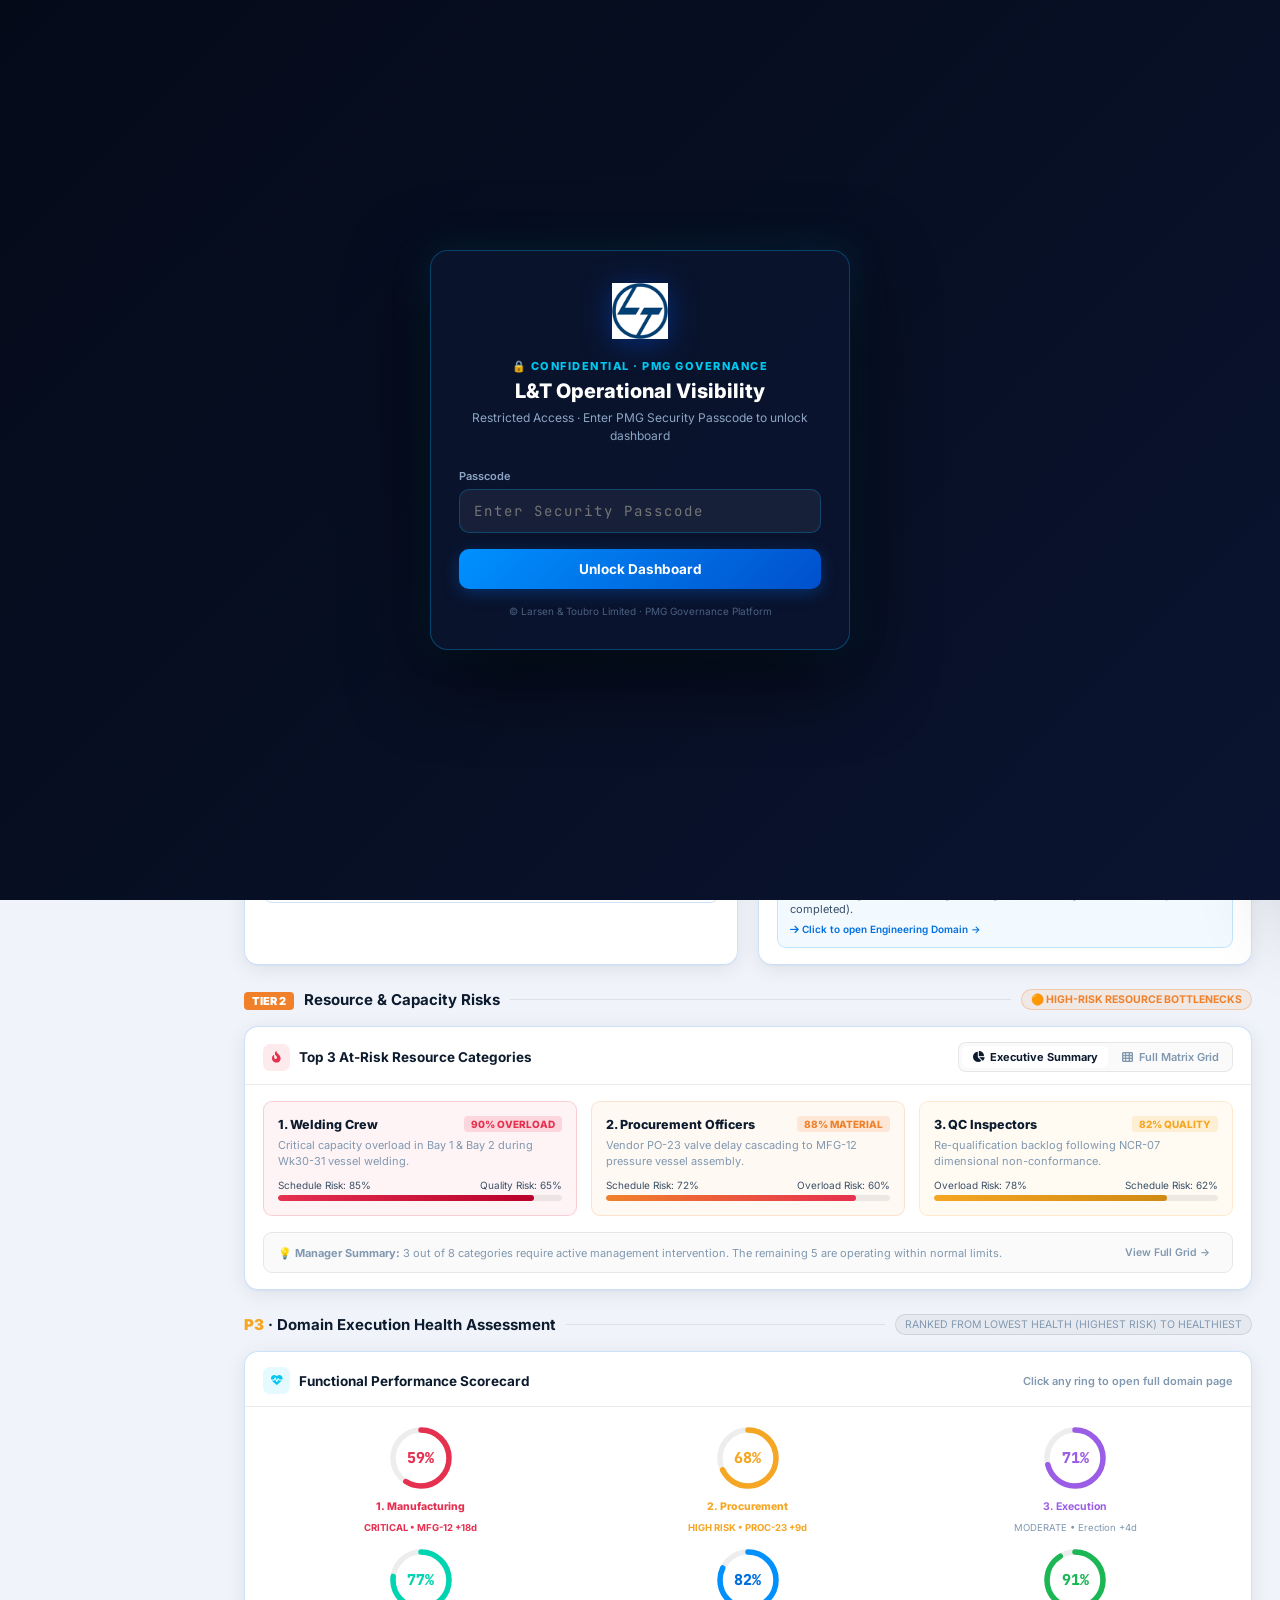
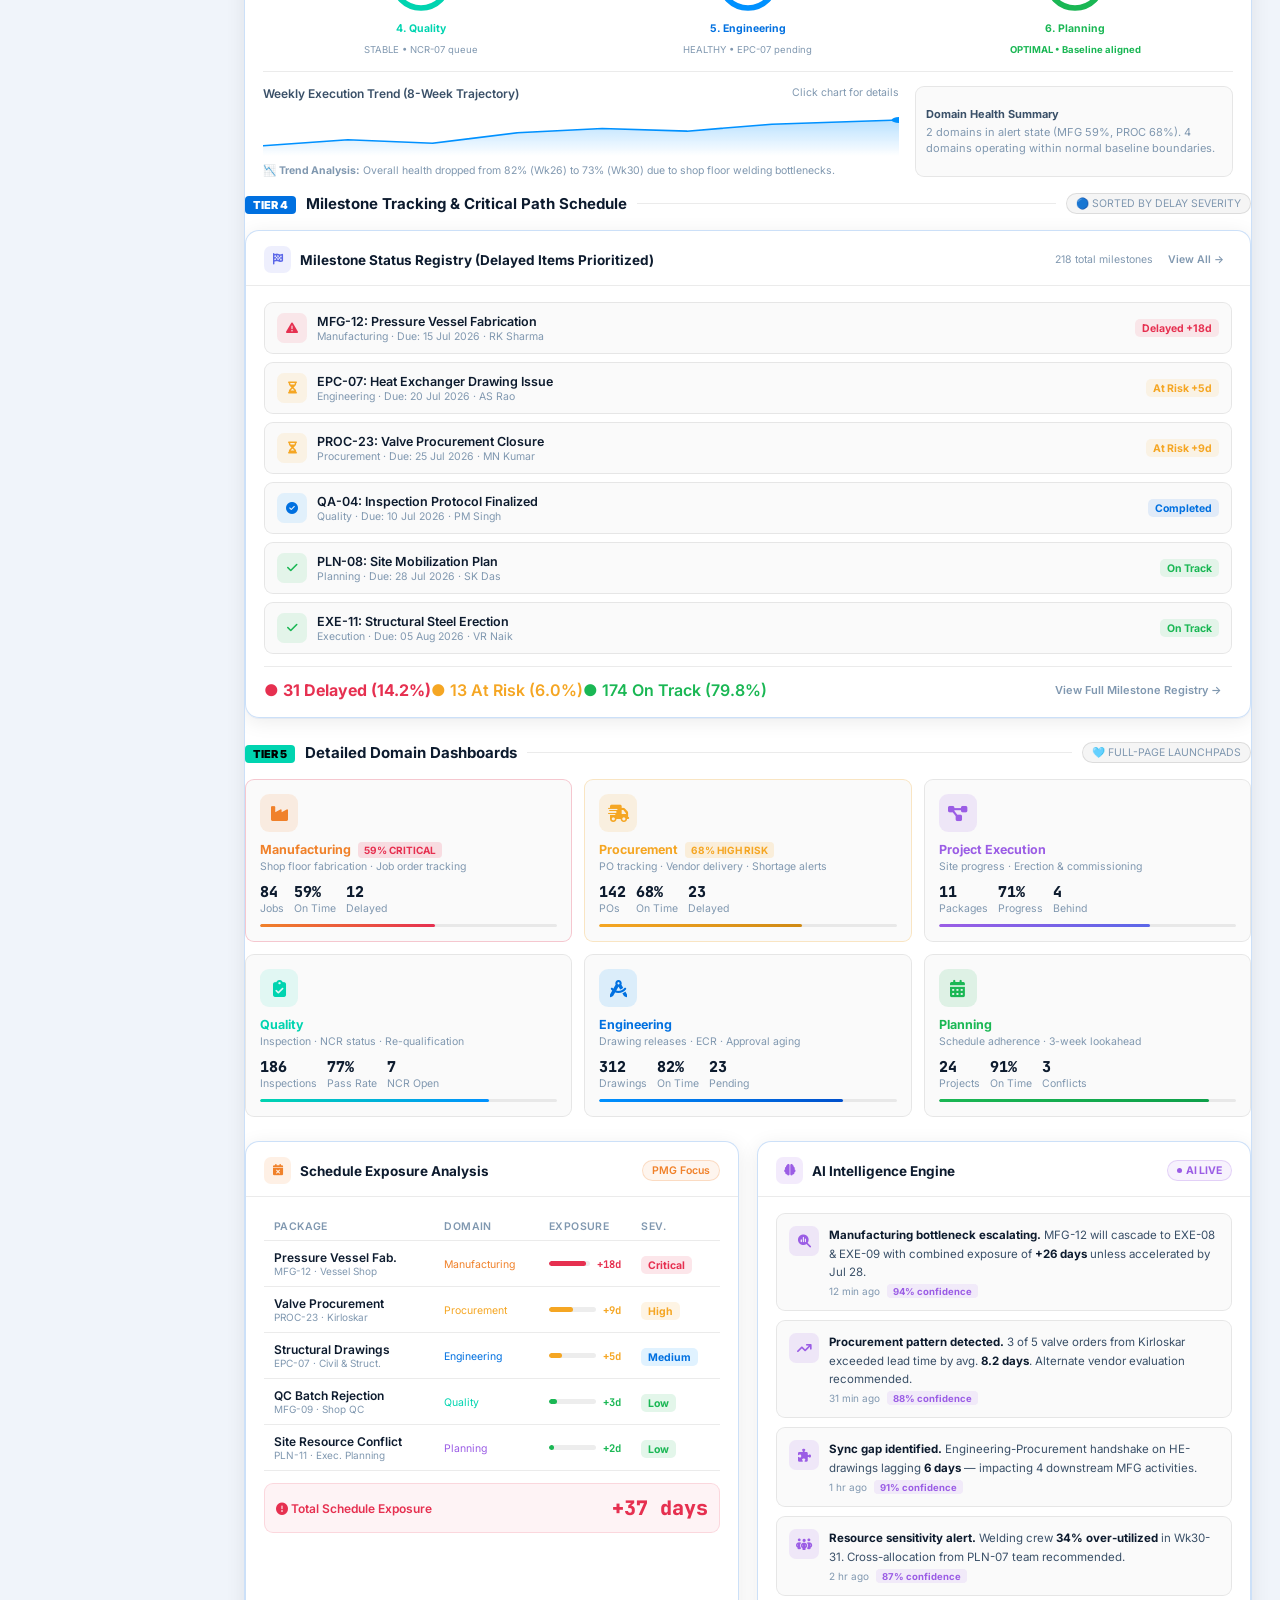
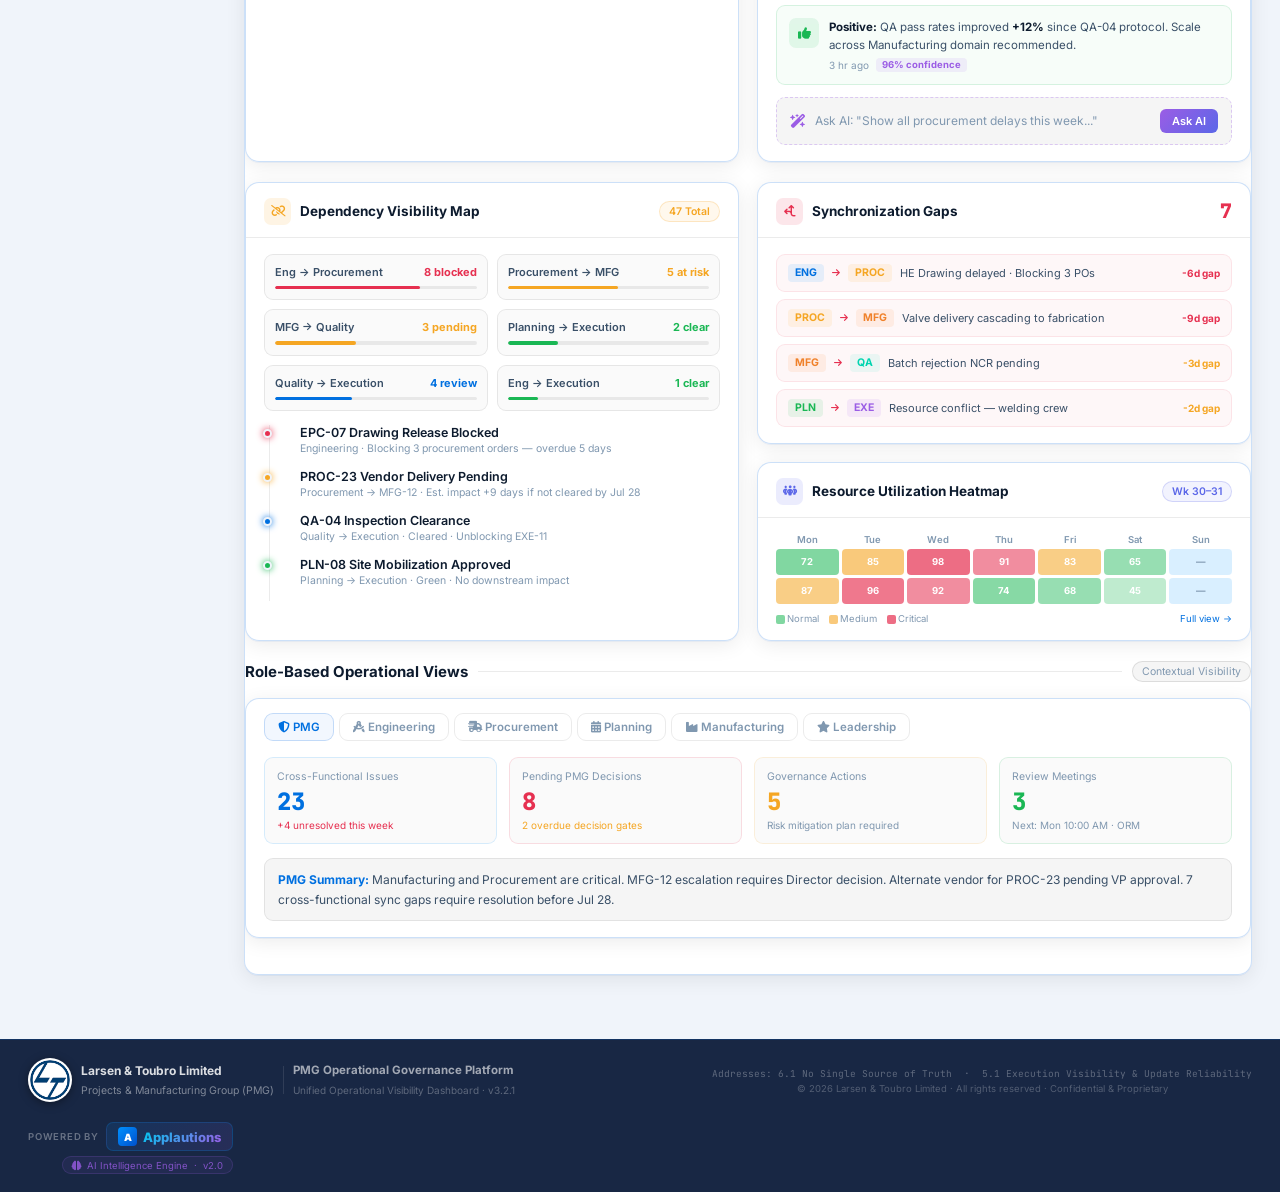
==== commit 3e306bbd: "Fix Quality icon in sidebar and header by replacing non-free fa-shield-check with standard fa-clipbo" ====
--- a/index.html
+++ b/index.html
@@ -741,7 +741,7 @@
   <div class="sb-item" onclick="goTo('procurement.html')"><i class="fa-solid fa-truck-fast"></i> Procurement</div>
   <div class="sb-item" onclick="goTo('planning.html')"><i class="fa-solid fa-calendar-days"></i> Planning</div>
   <div class="sb-item" onclick="goTo('manufacturing.html')"><i class="fa-solid fa-industry"></i> Manufacturing</div>
-  <div class="sb-item" onclick="goTo('quality.html')"><i class="fa-solid fa-shield-check"></i> Quality</div>
+  <div class="sb-item" onclick="goTo('quality.html')"><i class="fa-solid fa-clipboard-check"></i> Quality</div>
   <div class="sb-item" onclick="goTo('execution.html')"><i class="fa-solid fa-diagram-project"></i> Project Execution</div>
   <div class="sb-label">Governance</div>
   <div class="sb-item" onclick="sbClick(this,'#sec-exec');openDrawer('esc-all')"><i class="fa-solid fa-triangle-exclamation"></i> Escalations <span class="sb-badge">7</span></div>
@@ -1230,7 +1230,7 @@
 
     <!-- 4. Quality (Stable) -->
     <div class="domain-card" style="--dc:linear-gradient(90deg,#00d4b0,#0091ff)" data-domain="Quality" onclick="goTo('quality.html')" data-tip="Priority 4 Domain: Stable status — 77% pass rate">
-      <div class="dc-icon" style="background:rgba(0,212,176,.1);color:var(--teal)"><i class="fa-solid fa-shield-check"></i></div>
+      <div class="dc-icon" style="background:rgba(0,212,176,.1);color:var(--teal)"><i class="fa-solid fa-clipboard-check"></i></div>
       <div class="dc-name" style="color:var(--teal)">Quality</div>
       <div class="dc-sub">Inspection &middot; NCR status &middot; Re-qualification</div>
       <div class="dc-stats"><div class="dc-stat"><strong>186</strong>Inspections</div><div class="dc-stat"><strong>77%</strong>Pass Rate</div><div class="dc-stat"><strong>7</strong>NCR Open</div></div>
@@ -1705,7 +1705,7 @@
     h:59,stats:{jobs:18,onTime:'59%',critical:7,throughput:'72%',wip:'59%'},
     summary:'CRITICAL: MFG-12 is 18 days behind. Mandatory overtime approved. Recovery plan submitted to PMG.',
     items:['MFG-12 Pressure Vessel — Delayed +18d (CRITICAL)','MFG-09 Batch B — QC rejection, NCR open','MFG-14 Skid Assembly — On schedule']},
-  quality:{name:'Quality',color:'var(--teal)',icon:'fa-shield-check',bg:'rgba(0,212,176,.08)',
+  quality:{name:'Quality',color:'var(--teal)',icon:'fa-clipboard-check',bg:'rgba(0,212,176,.08)',
     h:77,stats:{inspections:42,passRate:'77%',ncr:3,hold:2,cleared:37},
     summary:'Pass rates improved +12% since QA-04 protocol. 3 NCRs open. Scale QA-04 to Manufacturing recommended.',
     items:['QA-04 Protocol — Active (pass rate +12%)','NCR-07 Batch B rejection — Pending resolution','QA-18 Weld inspection — Cleared']},
@@ -1735,7 +1735,63 @@
     cause:'Steel erection on baseline schedule. Float: 4 days.',
     actions:['Erection crew deployed — 18 members','Crane positioning confirmed','ITP approved by QA']},
 };
-
+var delayedMilestonesList = [
+  {id:'mfg12', code:'MFG-12', name:'Pressure Vessel Fabrication', domain:'Manufacturing', due:'15 Jul 2026', owner:'RK Sharma', delay:'+18d', sev:'Critical', desc:'Valve delivery delay from Kirloskar holding assembly in Vessel Bay'},
+  {id:'proc18', code:'PROC-18', name:'Heavy Alloy Steel Plate Expediting', domain:'Procurement', due:'18 Jul 2026', owner:'MN Kumar', delay:'+12d', sev:'Critical', desc:'Import clearance stuck at port terminal'},
+  {id:'mfg21', code:'MFG-21', name:'Nozzle Welding & Hydrostatic Test', domain:'Manufacturing', due:'30 Jul 2026', owner:'RK Sharma', delay:'+10d', sev:'Critical', desc:'Welding crew capacity overload in Vessel Bay 1'},
+  {id:'proc23', code:'PROC-23', name:'Kirloskar Control Valve Delivery', domain:'Procurement', due:'25 Jul 2026', owner:'MN Kumar', delay:'+9d', sev:'High', desc:'Raw material shortage at vendor foundry'},
+  {id:'proc31', code:'PROC-31', name:'High-Pressure Flange Delivery', domain:'Procurement', due:'19 Jul 2026', owner:'MN Kumar', delay:'+8d', sev:'High', desc:'Custom machining delay at vendor site'},
+  {id:'mfg33', code:'MFG-33', name:'Heat Exchanger Tube Sheet Drilling', domain:'Manufacturing', due:'07 Aug 2026', owner:'RK Sharma', delay:'+8d', sev:'High', desc:'CNC machine tool calibration delay'},
+  {id:'mfg09', code:'MFG-09', name:'Batch Welding & Pressure Testing', domain:'Manufacturing', due:'22 Jul 2026', owner:'PM Singh', delay:'+7d', sev:'High', desc:'NCR-07 dimensional defect rework underway'},
+  {id:'proc42', code:'PROC-42', name:'Transformer Busbar Procurement', domain:'Procurement', due:'21 Jul 2026', owner:'MN Kumar', delay:'+7d', sev:'High', desc:'Copper raw material price review hold'},
+  {id:'exe08', code:'EXE-08', name:'Heavy Vessel Foundation Rigging', domain:'Execution', due:'28 Jul 2026', owner:'VR Naik', delay:'+6d', sev:'High', desc:'Crane mobilization awaiting site civil clearance'},
+  {id:'mfg28', code:'MFG-28', name:'Condenser Shell Assembly', domain:'Manufacturing', due:'03 Aug 2026', owner:'RK Sharma', delay:'+6d', sev:'High', desc:'Fit-up alignment adjustment'},
+  {id:'epc07', code:'EPC-07', name:'Heat Exchanger Rev.3 Structural Sign-off', domain:'Engineering', due:'20 Jul 2026', owner:'AS Rao', delay:'+5d', sev:'High', desc:'Awaiting client PMG final signature'},
+  {id:'mfg15', code:'MFG-15', name:'Boiler Tube Bending & Fitting', domain:'Manufacturing', due:'26 Jul 2026', owner:'RK Sharma', delay:'+5d', sev:'Medium', desc:'Tube bending machine maintenance'},
+  {id:'proc55', code:'PROC-55', name:'Instrumentation Sensor Package', domain:'Procurement', due:'04 Aug 2026', owner:'MN Kumar', delay:'+5d', sev:'Medium', desc:'Custom calibration certificate pending'},
+  {id:'mfg40', code:'MFG-40', name:'Pressure Vessel Painting & Coating', domain:'Manufacturing', due:'11 Aug 2026', owner:'RK Sharma', delay:'+5d', sev:'Medium', desc:'Humidity conditions outside spec'},
+  {id:'epc14', code:'EPC-14', name:'Electrical One-Line Diagram Rev.2', domain:'Engineering', due:'24 Jul 2026', owner:'AS Rao', delay:'+4d', sev:'Medium', desc:'Load calculation revision under PMG review'},
+  {id:'exe14', code:'EXE-14', name:'Turbine Hall Cable Tray Erection', domain:'Execution', due:'02 Aug 2026', owner:'VR Naik', delay:'+4d', sev:'Medium', desc:'Scaffold erection queue'},
+  {id:'exe19', code:'EXE-19', name:'High Voltage Switchgear Testing', domain:'Execution', due:'06 Aug 2026', owner:'VR Naik', delay:'+4d', sev:'Medium', desc:'Testing team availability conflict'},
+  {id:'qa15', code:'QA-15', name:'Radiographic Weld Inspection', domain:'Quality', due:'09 Aug 2026', owner:'PM Singh', delay:'+4d', sev:'Medium', desc:'Source camera calibration'},
+  {id:'proc70', code:'PROC-70', name:'Control Panel Cabinet Shipping', domain:'Procurement', due:'12 Aug 2026', owner:'MN Kumar', delay:'+4d', sev:'Medium', desc:'Transit logistics clearance'},
+  {id:'mfg47', code:'MFG-47', name:'Secondary Heat Exchanger Assembly', domain:'Manufacturing', due:'16 Aug 2026', owner:'RK Sharma', delay:'+4d', sev:'Medium', desc:'Sub-assembly fitment queue'},
+  {id:'qa07', code:'QA-07', name:'Ultrasonic Weld NDT Inspection', domain:'Quality', due:'27 Jul 2026', owner:'PM Singh', delay:'+3d', sev:'Medium', desc:'Inspector re-qualification delay'},
+  {id:'epc22', code:'EPC-22', name:'Civil Structural Load Analysis', domain:'Engineering', due:'31 Jul 2026', owner:'AS Rao', delay:'+3d', sev:'Low', desc:'Finite element model re-run'},
+  {id:'qa11', code:'QA-11', name:'Dye-Penetrant Surface Inspection', domain:'Quality', due:'01 Aug 2026', owner:'PM Singh', delay:'+3d', sev:'Medium', desc:'Chemical penetrant batch approval'},
+  {id:'epc29', code:'EPC-29', name:'Piping P&ID Revision 4', domain:'Engineering', due:'05 Aug 2026', owner:'AS Rao', delay:'+3d', sev:'Low', desc:'Drafting revision back-check'},
+  {id:'proc61', code:'PROC-61', name:'Fastener & Gasket Batch Supply', domain:'Procurement', due:'08 Aug 2026', owner:'MN Kumar', delay:'+3d', sev:'Low', desc:'Packaging check'},
+  {id:'exe25', code:'EXE-25', name:'Main Boiler Erection Scaffold', domain:'Execution', due:'14 Aug 2026', owner:'VR Naik', delay:'+3d', sev:'Low', desc:'Safety net installation'},
+  {id:'qa19', code:'QA-19', name:'Final Hydrostatic Pressure Clearance', domain:'Quality', due:'15 Aug 2026', owner:'PM Singh', delay:'+3d', sev:'Medium', desc:'Gauge calibration certificate'},
+  {id:'proc82', code:'PROC-82', name:'Fire Suppression System Valves', domain:'Procurement', due:'17 Aug 2026', owner:'MN Kumar', delay:'+3d', sev:'Low', desc:'Vendor dispatch confirmation'},
+  {id:'pln09', code:'PLN-09', name:'Shift-Wise Labor Allocation Baseline', domain:'Planning', due:'29 Jul 2026', owner:'SK Das', delay:'+2d', sev:'Low', desc:'Subcontractor headcount reconciliation'},
+  {id:'epc35', code:'EPC-35', name:'Cable Routing Schedule Sign-off', domain:'Engineering', due:'13 Aug 2026', owner:'AS Rao', delay:'+2d', sev:'Low', desc:'Routing review with electrical lead'},
+  {id:'pln14', code:'PLN-14', name:'Subcontractor Cranage Allocation', domain:'Planning', due:'10 Aug 2026', owner:'SK Das', delay:'+2d', sev:'Low', desc:'Heavy lift scheduling alignment'}
+];
+
+function filterDelayedList(domain, btn){
+  document.querySelectorAll('.d-flt-btn').forEach(function(b){b.style.background='transparent';b.style.color='var(--text-muted)';b.classList.remove('active');});
+  if(btn){btn.style.background='var(--bg-card-solid)';btn.style.color='var(--text-h)';btn.classList.add('active');}
+  document.querySelectorAll('.delayed-item-row').forEach(function(row){
+    if(domain==='All' || row.getAttribute('data-domain')===domain){
+      row.style.display='block';
+    } else {
+      row.style.display='none';
+    }
+  });
+}
+
+function searchDelayedList(){
+  var q = (document.getElementById('delayedSearchInput').value || '').toLowerCase().trim();
+  document.querySelectorAll('.delayed-item-row').forEach(function(row){
+    var s = row.getAttribute('data-search') || '';
+    if(!q || s.includes(q)){
+      row.style.display='block';
+    } else {
+      row.style.display='none';
+    }
+  });
+}
 var kpiData={
   milestones:{title:'Milestone Details',icon:'fa-flag-checkered',col:'var(--blue)',content:'218 total milestones across 6 domains.<br><br><b>Breakdown:</b><br>&bull; Engineering: 64 &bull; Procurement: 38 &bull; Planning: 52 &bull; Manufacturing: 32 &bull; Quality: 18 &bull; Execution: 14'},
   ontrack:{title:'On-Track Milestones',icon:'fa-circle-check',col:'var(--green)',content:'174 milestones are on-track (79.8% of total).<br><br><b>Top Performers:</b><br>&bull; Planning: 91% on-time &bull; Engineering: 82% on-time<br><br><b>Watch List:</b><br>&bull; Manufacturing: Only 59% on-time'},
@@ -1860,6 +1916,50 @@
     body+='</div>';
     footer='<button class="btn btn-primary" onclick="exportEscalationReport()"><i class="fa-solid fa-download"></i> Export Escalation CSV</button><button class="btn btn-outline" onclick="closeDrawer()">Close</button>';
   }
+  else if(type==='kpi' && id==='delayed'){
+    title='Delayed Milestones Registry (31 Items)';
+    iconHTML='<i class="fa-solid fa-clock-rotate-left"></i>';
+    iconStyle='background:rgba(230,48,80,.12);color:var(--red)';
+    body='<div class="drawer-section" style="margin-bottom:12px">'+
+      '<div style="display:flex;justify-content:space-between;align-items:center;margin-bottom:8px">'+
+        '<span style="font-size:12px;font-weight:700;color:var(--text-h)">31 Milestones Behind Baseline Target Date</span>'+
+        '<span style="font-size:10.5px;color:var(--red);font-weight:700">+5 added this week</span>'+
+      '</div>'+
+      '<div style="display:flex;gap:4px;flex-wrap:wrap;margin-bottom:10px">'+
+        '<button class="btn btn-ghost d-flt-btn active" onclick="filterDelayedList(\'All\',this)" style="padding:2px 8px;font-size:10.5px;border-radius:4px;background:var(--bg-card-solid);color:var(--text-h)">All (31)</button>'+
+        '<button class="btn btn-ghost d-flt-btn" onclick="filterDelayedList(\'Manufacturing\',this)" style="padding:2px 8px;font-size:10.5px;border-radius:4px;color:var(--red)">MFG (12)</button>'+
+        '<button class="btn btn-ghost d-flt-btn" onclick="filterDelayedList(\'Procurement\',this)" style="padding:2px 8px;font-size:10.5px;border-radius:4px;color:var(--orange)">Procurement (9)</button>'+
+        '<button class="btn btn-ghost d-flt-btn" onclick="filterDelayedList(\'Engineering\',this)" style="padding:2px 8px;font-size:10.5px;border-radius:4px;color:var(--blue)">Engineering (5)</button>'+
+        '<button class="btn btn-ghost d-flt-btn" onclick="filterDelayedList(\'Execution\',this)" style="padding:2px 8px;font-size:10.5px;border-radius:4px;color:var(--purple)">Execution (3)</button>'+
+        '<button class="btn btn-ghost d-flt-btn" onclick="filterDelayedList(\'Quality\',this)" style="padding:2px 8px;font-size:10.5px;border-radius:4px;color:var(--teal)">Quality (3)</button>'+
+        '<button class="btn btn-ghost d-flt-btn" onclick="filterDelayedList(\'Planning\',this)" style="padding:2px 8px;font-size:10.5px;border-radius:4px;color:var(--green)">Planning (2)</button>'+
+      '</div>'+
+      '<div style="position:relative;margin-bottom:10px">'+
+        '<input type="text" id="delayedSearchInput" onkeyup="searchDelayedList()" placeholder="🔍 Search by code, title, owner, or root cause..." style="width:100%;padding:6px 10px;font-size:11.5px;background:var(--bg-input);border:1px solid var(--border-main);border-radius:6px;color:var(--text-h);outline:none;">'+
+      '</div>'+
+    '</div>'+
+    '<div class="drawer-section" style="max-height:460px;overflow-y:auto;padding-right:4px;" id="delayedListContainer">';
+
+    delayedMilestonesList.forEach(function(m){
+      var badgeBg = m.sev==='Critical'?'rgba(230,48,80,.15)':m.sev==='High'?'rgba(240,129,42,.15)':'rgba(245,166,35,.15)';
+      var badgeCol = m.sev==='Critical'?'var(--red)':m.sev==='High'?'var(--orange)':'var(--yellow)';
+      body+='<div class="delayed-item-row" data-domain="'+m.domain+'" data-search="'+(m.code+' '+m.name+' '+m.owner+' '+m.desc).toLowerCase()+'" style="padding:10px;margin-bottom:8px;background:var(--table-stripe);border:1px solid var(--border-subtle);border-radius:6px;cursor:pointer;" onclick="openDrawer(\'milestone\',\''+(milestoneData[m.id]?m.id:'mfg12')+'\')">'+
+        '<div style="display:flex;justify-content:space-between;align-items:flex-start;margin-bottom:3px;">'+
+          '<div style="font-size:12px;font-weight:800;color:var(--text-h);">'+m.code+': '+m.name+'</div>'+
+          '<span style="font-size:10.5px;font-weight:900;background:'+badgeBg+';color:'+badgeCol+';padding:2px 7px;border-radius:4px;font-family:\'JetBrains Mono\',monospace;">'+m.delay+'</span>'+
+        '</div>'+
+        '<div style="font-size:10.5px;color:var(--text-muted);margin-bottom:4px;display:flex;gap:10px;">'+
+          '<span><strong>Domain:</strong> '+m.domain+'</span>'+
+          '<span><strong>Due:</strong> '+m.due+'</span>'+
+          '<span><strong>Lead:</strong> '+m.owner+'</span>'+
+        '</div>'+
+        '<div style="font-size:10.5px;color:var(--text-p);line-height:1.35;background:rgba(0,0,0,.03);padding:5px 8px;border-radius:4px;">'+m.desc+'</div>'+
+      '</div>';
+    });
+
+    body+='</div>';
+    footer='<button class="btn btn-primary" onclick="exportMilestoneReport()"><i class="fa-solid fa-download"></i> Export Delayed CSV</button><button class="btn btn-outline" onclick="closeDrawer()">Close</button>';
+  }
   else if(type==='kpi' && kpiData[id]){
     var k=kpiData[id];
     title=k.title;
@@ -2132,7 +2232,7 @@
     },
     'resource-qc':{
       title:'Critical Resource Breakdown — QC Inspectors',
-      body:'<div style="padding:14px;background:rgba(245,166,35,.06);border:1px solid rgba(245,166,35,.2);border-radius:8px;margin-bottom:14px"><div style="font-size:13px;font-weight:800;color:var(--yellow);margin-bottom:6px"><i class="fa-solid fa-shield-check"></i> 82% Quality Risk — Re-inspection Backlog</div><div style="font-size:12px;color:var(--text-p);line-height:1.5">Re-qualification queue backlog following NCR-07 dimensional non-conformance.</div></div><div class="dinfo-row"><span class="dinfo-lbl">Quality Risk</span><span class="dinfo-val" style="color:var(--red)">82% (Critical)</span></div><div class="dinfo-row"><span class="dinfo-lbl">Overload Risk</span><span class="dinfo-val" style="color:var(--orange)">78% (High)</span></div><div class="dinfo-row"><span class="dinfo-lbl">Schedule Risk</span><span class="dinfo-val" style="color:var(--orange)">62% (High)</span></div><div style="margin-top:14px;padding:10px;background:var(--table-stripe);border-radius:6px;border:1px solid var(--border-subtle)"><div style="font-size:11px;font-weight:700;color:var(--text-h);margin-bottom:4px">💡 Manager Action Recommendation</div><div style="font-size:11px;color:var(--text-muted);line-height:1.4">Deploy 2 additional QC inspectors for weekend re-qualification testing to clear 72-hour backlog.</div></div>',
+      body:'<div style="padding:14px;background:rgba(245,166,35,.06);border:1px solid rgba(245,166,35,.2);border-radius:8px;margin-bottom:14px"><div style="font-size:13px;font-weight:800;color:var(--yellow);margin-bottom:6px"><i class="fa-solid fa-clipboard-check"></i> 82% Quality Risk — Re-inspection Backlog</div><div style="font-size:12px;color:var(--text-p);line-height:1.5">Re-qualification queue backlog following NCR-07 dimensional non-conformance.</div></div><div class="dinfo-row"><span class="dinfo-lbl">Quality Risk</span><span class="dinfo-val" style="color:var(--red)">82% (Critical)</span></div><div class="dinfo-row"><span class="dinfo-lbl">Overload Risk</span><span class="dinfo-val" style="color:var(--orange)">78% (High)</span></div><div class="dinfo-row"><span class="dinfo-lbl">Schedule Risk</span><span class="dinfo-val" style="color:var(--orange)">62% (High)</span></div><div style="margin-top:14px;padding:10px;background:var(--table-stripe);border-radius:6px;border:1px solid var(--border-subtle)"><div style="font-size:11px;font-weight:700;color:var(--text-h);margin-bottom:4px">💡 Manager Action Recommendation</div><div style="font-size:11px;color:var(--text-muted);line-height:1.4">Deploy 2 additional QC inspectors for weekend re-qualification testing to clear 72-hour backlog.</div></div>',
       footer:'<button class="btn btn-primary" onclick="goTo(\'quality.html\')"><i class="fa-solid fa-arrow-up-right-from-square"></i> Open Quality Page</button><button class="btn btn-outline" onclick="closeModal()">Close</button>'
     },
   };
